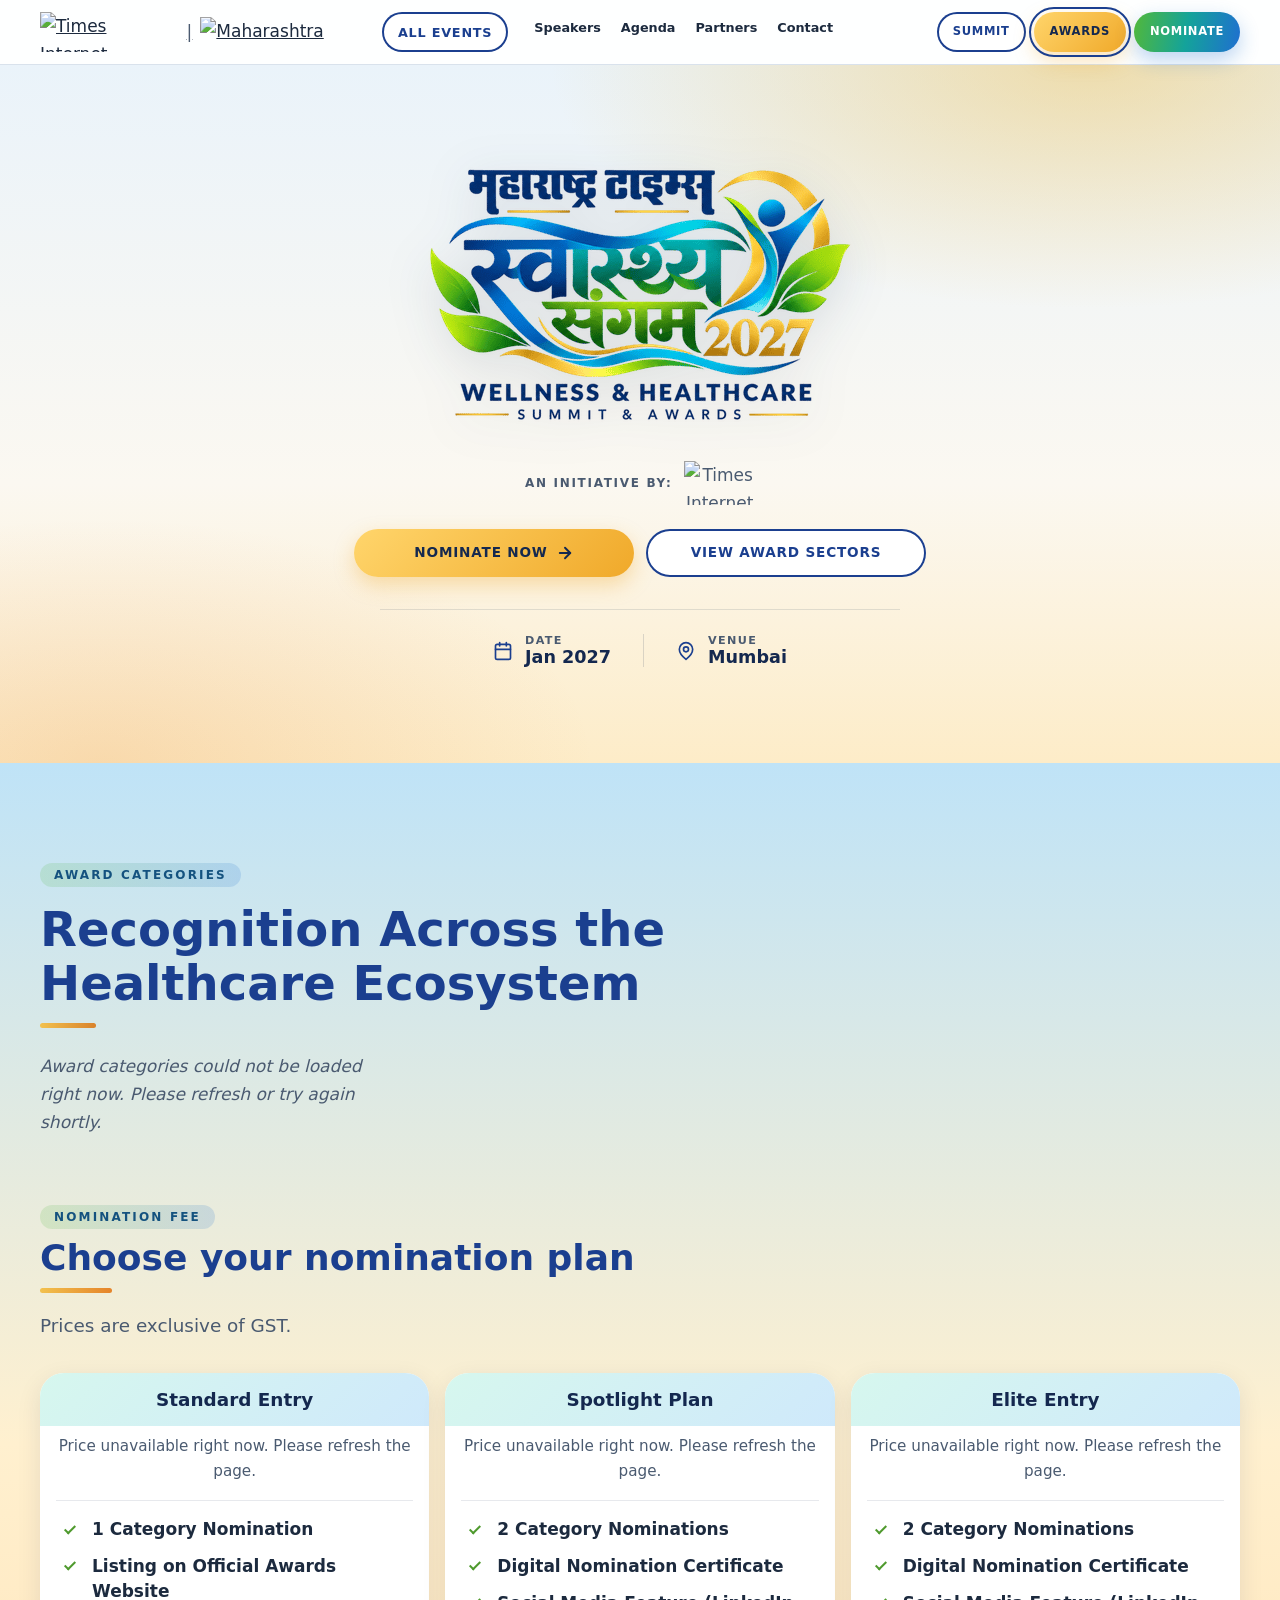
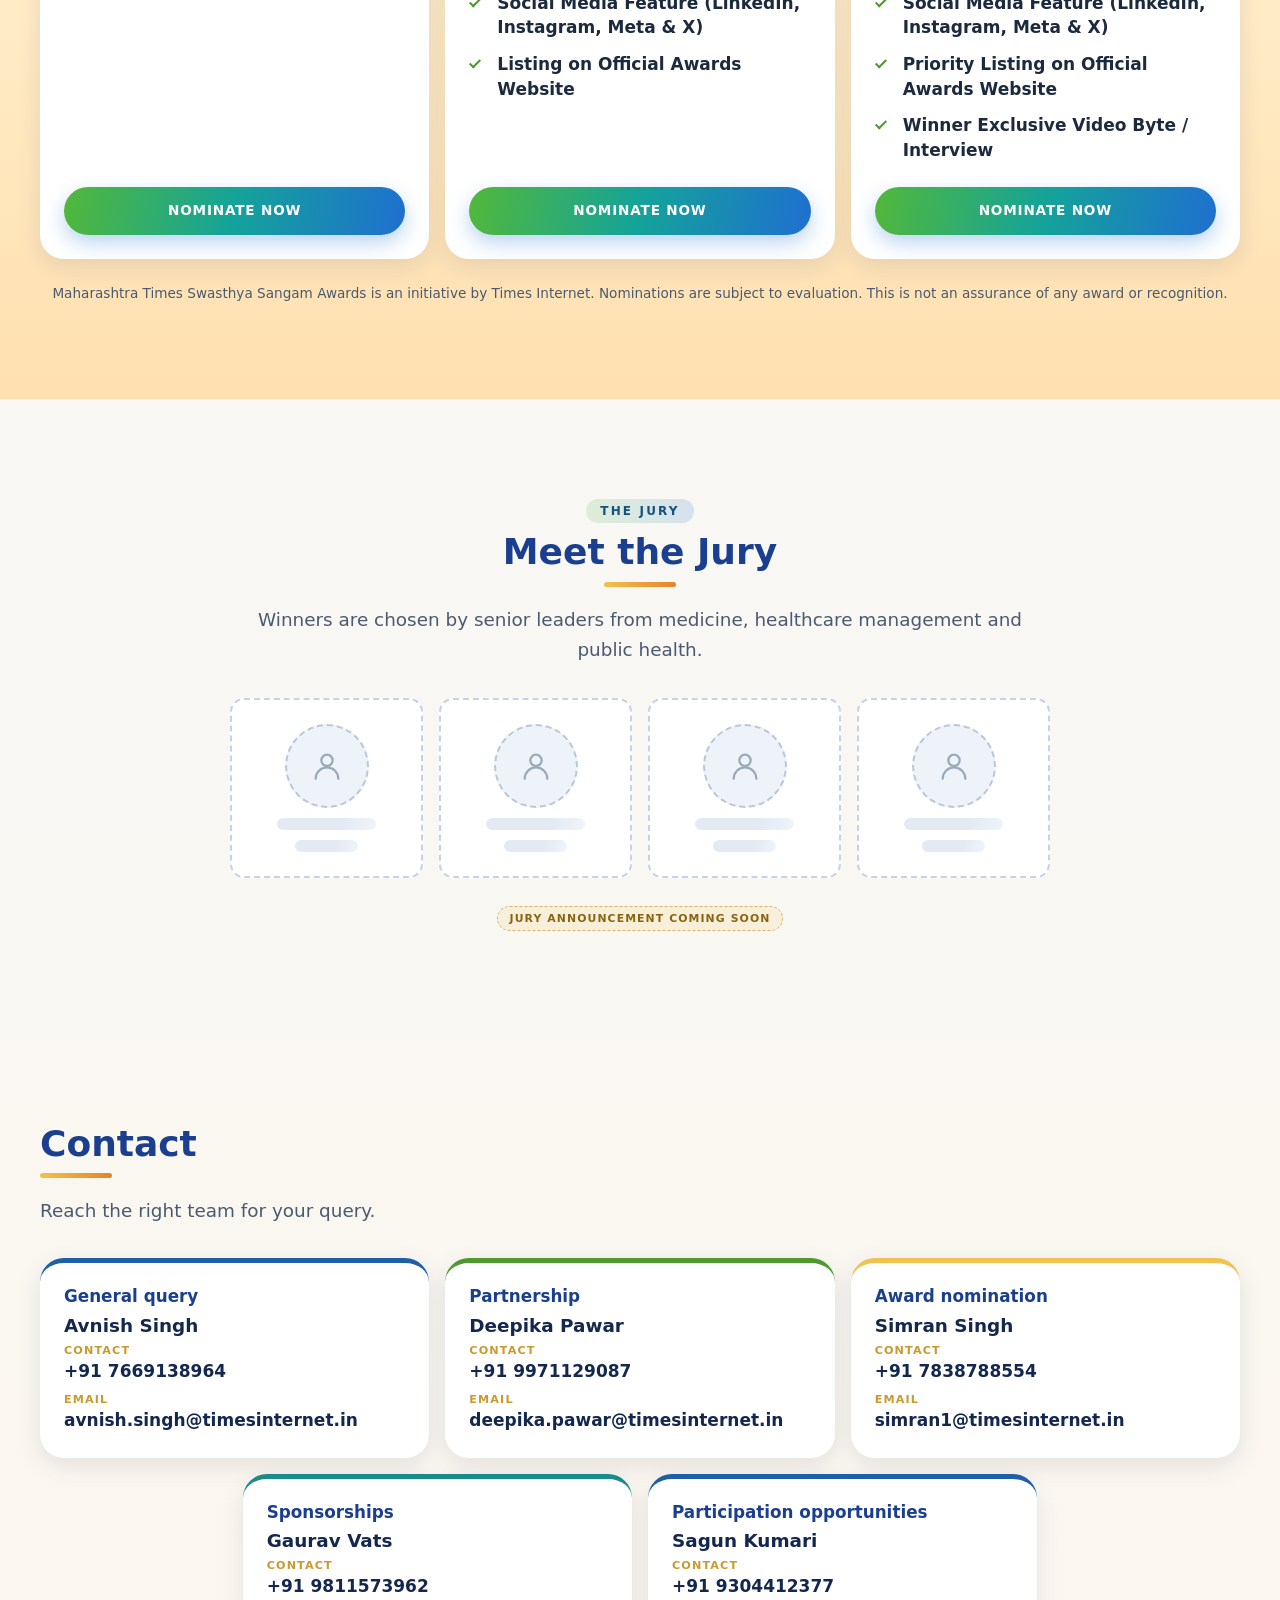
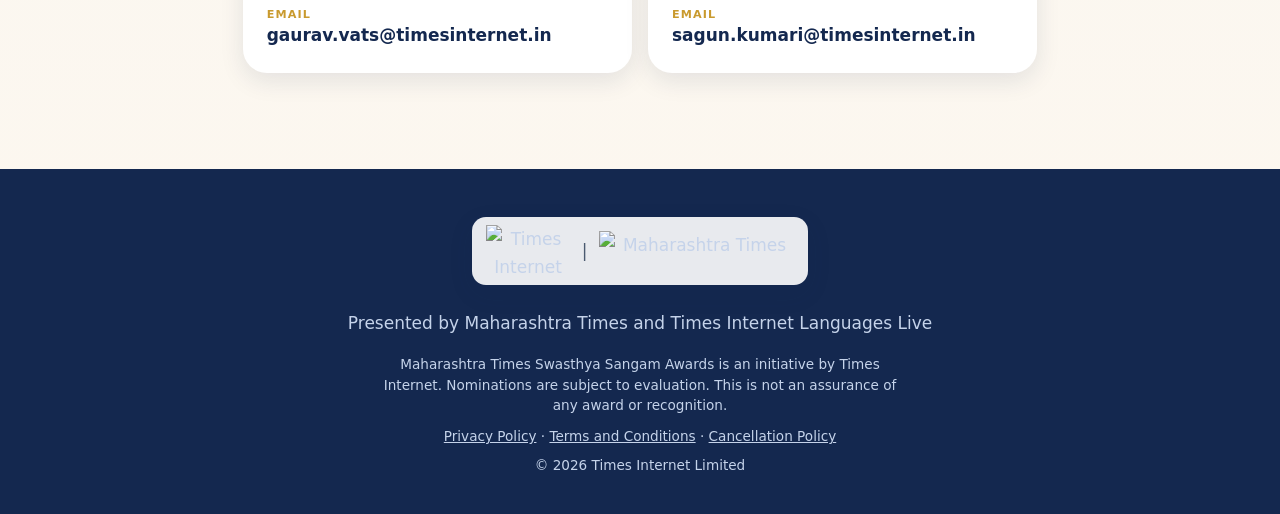
==== awards.html @ 00aa3242 "Add partner-micro and awards-micro landing pages; update event logo and date - partner-micro: hero, " ====
<!doctype html>
<html lang="en-IN">
<head>
  <meta charset="utf-8">
  <meta name="viewport" content="width=device-width, initial-scale=1, viewport-fit=cover">
  <title>Awards &amp; Nominations | Swasthya Sangam 2026, Maharashtra Times</title>
  <meta name="description" content="Nominate a hospital, doctor or health brand for the Maharashtra Times Swasthya Sangam Awards 2026. See award sectors, how nominations work and meet the jury.">
  <meta name="robots" content="index, follow, max-image-preview:large, max-snippet:-1">
  <meta name="theme-color" content="#1b3f8f">
  <link rel="canonical" href="https://singhavi279.github.io/mh-health/awards">
  <meta property="og:type" content="website">
  <meta property="og:locale" content="en_IN">
  <meta property="og:site_name" content="Maharashtra Times Swasthya Sangam 2026">
  <meta property="og:title" content="Awards &amp; Nominations | Swasthya Sangam 2026">
  <meta property="og:url" content="https://singhavi279.github.io/mh-health/awards">
  <meta property="og:image" content="https://singhavi279.github.io/mh-health/assets/img/og-logo.jpg">
  <meta property="og:image:width" content="1200">
  <meta property="og:image:height" content="630">
  <meta property="og:image:alt" content="Maharashtra Times Swasthya Sangam 2026 logo">
  <meta name="twitter:card" content="summary_large_image">
  <meta name="twitter:image" content="https://singhavi279.github.io/mh-health/assets/img/og-logo.jpg">
  <link rel="icon" href="assets/img/favicon.svg" type="image/svg+xml">
  <link rel="preconnect" href="https://static.langimg.com" crossorigin>
  <link rel="preload" href="assets/fonts/montserrat-latin.woff2" as="font" type="font/woff2" crossorigin>
  <link rel="preload" href="assets/fonts/mukta-400-latin.woff2" as="font" type="font/woff2" crossorigin>
  <link rel="preload" as="image" href="assets/img/logo-event-480.webp" fetchpriority="high">
  <link rel="preconnect" href="https://api.indiatimes.com" crossorigin>
  <link rel="stylesheet" href="css/styles.css">
</head>
<body data-form-endpoint="" data-otp-send-endpoint="" data-otp-verify-endpoint="" data-payment-endpoint="">

<a class="skip" href="#main">Skip to content</a>

<header class="topbar">
<div class="container topbar-in">
<a class="brand" href="index.html" aria-label="Maharashtra Times Swasthya Sangam 2026 home">
<img src="https://static.langimg.com/photo/133317512.cms" alt="Times Internet Languages Live" width="4647" height="1341"/>
<span class="brand-sep" aria-hidden="true">|</span>
<img src="assets/img/maharashtra-times.png" alt="Maharashtra Times" width="597" height="123"/>
</a>

<nav class="nav-desktop" aria-label="Primary">
<a class="btn btn-ghost btn-sm nav-all" href="https://timeslanguages.in/" target="_blank" rel="noopener">All Events</a>
<a href="index.html#speakers">Speakers</a>
<a href="index.html#agenda">Agenda</a>
<a href="index.html#partner">Partners</a>
<a href="#contact">Contact</a>
</nav>
<div class="topbar-cta">
<a class="btn btn-ghost btn-sm hide-sm" href="index.html">Summit</a>
<a class="btn btn-gold btn-sm" href="awards.html" aria-current="page">Awards</a>
<a class="btn btn-primary btn-sm hide-sm" href="#nominate">Nominate</a>
</div>
<details class="menu">
<summary aria-label="Open menu">
<span></span>
<span></span>
<span></span>
</summary>

<nav aria-label="Mobile">
<a href="https://timeslanguages.in/" target="_blank" rel="noopener">All Events</a>
<a href="index.html">Summit</a>
<a href="awards.html" aria-current="page">Awards</a>
<a href="index.html#speakers">Speakers</a>
<a href="index.html#agenda">Agenda</a>
<a href="index.html#partner">Partners</a>
<a href="#contact">Contact</a>
<a class="btn btn-primary" href="#nominate">Nominate</a>
</nav>
</details>
</div>
</header>

<main id="main">

<section class="hero-lite hero-lite-awards" aria-labelledby="page-title">
<div class="container hero-lite-in">
<h1 id="page-title" class="sr-only">Maharashtra Times Swasthya Sangam 2026: The Health Awards</h1>
<img class="hero-lite-logo" src="assets/img/logo-event-480.webp" alt="Maharashtra Times Swasthya Sangam 2027: Wellness &amp; Healthcare Summit &amp; Awards" width="480" height="285" decoding="async" fetchpriority="high"/>
<div class="hero-lite-credit">
<span>An initiative by:</span>
<img src="assets/img/langlive-170.webp" alt="Times Internet Languages Live" width="170" height="106"/>
</div>
<div class="hero-lite-cta">
<a class="btn btn-gold" href="#nominate">Nominate Now <svg xmlns="http://www.w3.org/2000/svg" width="18" height="18" viewBox="0 0 24 24" fill="none" stroke="currentColor" stroke-width="2.5" stroke-linecap="round" stroke-linejoin="round" aria-hidden="true"><path d="M5 12h14"/><path d="m12 5 7 7-7 7"/></svg></a>
<a class="btn btn-ghost" href="#sectors">View Award Sectors</a>
</div>
<dl class="hero-lite-facts" aria-label="Date and venue">
<div><svg xmlns="http://www.w3.org/2000/svg" width="20" height="20" viewBox="0 0 24 24" fill="none" stroke="currentColor" stroke-width="2" stroke-linecap="round" stroke-linejoin="round" aria-hidden="true"><rect width="18" height="18" x="3" y="4" rx="2" ry="2"/><line x1="16" x2="16" y1="2" y2="6"/><line x1="8" x2="8" y1="2" y2="6"/><line x1="3" x2="21" y1="10" y2="10"/></svg><span><dt>Date</dt><dd>Jan 2027</dd></span></div>
<div><svg xmlns="http://www.w3.org/2000/svg" width="20" height="20" viewBox="0 0 24 24" fill="none" stroke="currentColor" stroke-width="2" stroke-linecap="round" stroke-linejoin="round" aria-hidden="true"><path d="M20 10c0 6-8 12-8 12s-8-6-8-12a8 8 0 0 1 16 0Z"/><circle cx="12" cy="10" r="3"/></svg><span><dt>Venue</dt><dd>Mumbai</dd></span></div>
</dl>
</div>
</section>

<section class="section awards" id="awards" aria-labelledby="cats-h">
<div class="container">

<div class="cats-head" id="sectors">
<p class="eyebrow">Award categories</p>
<h2 class="cats-title" id="cats-h">Recognition Across the Healthcare Ecosystem</h2>
<p class="cats-sub" id="award-summary"></p>
</div>
<div id="award-segments" class="segments" data-api="https://api.indiatimes.com/eventhub/api/portal/events/MAHARASHTRA_TIMES_SWASTHYA_SANGAM_2026/categories" aria-live="polite">
<p class="tba">Loading award categories…</p>
</div>
<div class="pricing" id="pricing" aria-labelledby="pricing-h">
<header class="sec-head">
<p class="eyebrow">Nomination fee</p>
<h2 id="pricing-h">Choose your nomination plan</h2>
<p class="lead">Prices are exclusive of GST.</p>
</header>
<div class="plans">
<article class="plan" data-plan="standard" data-pcode="mt_health_std_plan">
<h3 class="plan-name">Standard Entry</h3>
<p class="plan-offer" hidden>Early Bird Offer</p>
<p class="plan-price" data-price-box aria-live="polite"><span class="plan-loading">Loading price&hellip;</span></p>
<ul class="plan-list">
<li>1 Category Nomination</li>
<li>Listing on Official Awards Website</li>
</ul>
<a class="btn btn-primary" href="#nominate" data-plan="standard">Nominate now</a>
</article>
<article class="plan" data-plan="spotlight" data-pcode="mt_health_spot_plan">
<h3 class="plan-name">Spotlight Plan</h3>
<p class="plan-offer" hidden>Early Bird Offer</p>
<p class="plan-price" data-price-box aria-live="polite"><span class="plan-loading">Loading price&hellip;</span></p>
<ul class="plan-list">
<li>2 Category Nominations</li>
<li>Digital Nomination Certificate</li>
<li>Social Media Feature (LinkedIn, Instagram, Meta &amp; X)</li>
<li>Listing on Official Awards Website</li>
</ul>
<a class="btn btn-primary" href="#nominate" data-plan="spotlight">Nominate now</a>
</article>
<article class="plan" data-plan="elite" data-pcode="mt_health_elite_plan">
<h3 class="plan-name">Elite Entry</h3>
<p class="plan-offer" hidden>Early Bird Offer</p>
<p class="plan-price" data-price-box aria-live="polite"><span class="plan-loading">Loading price&hellip;</span></p>
<ul class="plan-list">
<li>2 Category Nominations</li>
<li>Digital Nomination Certificate</li>
<li>Social Media Feature (LinkedIn, Instagram, Meta &amp; X)</li>
<li>Priority Listing on Official Awards Website</li>
<li>Winner Exclusive Video Byte / Interview</li>
</ul>
<a class="btn btn-primary" href="#nominate" data-plan="elite">Nominate now</a>
</article>
</div>
<p class="disclaimer">Maharashtra Times Swasthya Sangam Awards is an initiative by Times Internet. Nominations are subject to evaluation. This is not an assurance of any award or recognition.</p>
</div>
</div>
</section>

<section class="section" id="jury" aria-labelledby="jury-h">
<div class="container narrow center">

<header class="sec-head">
<p class="eyebrow">The jury</p>
<h2 id="jury-h">Meet the Jury</h2>
<p class="lead">Winners are chosen by senior leaders from medicine, healthcare management and public health.</p>
</header>
<ul class="jury-soon" aria-label="Jury announcement coming soon">
<li><span class="avatar" aria-hidden="true"><svg xmlns="http://www.w3.org/2000/svg" width="34" height="34" viewBox="0 0 24 24" fill="none" stroke="currentColor" stroke-width="1.6" stroke-linecap="round" stroke-linejoin="round" aria-hidden="true"><circle cx="12" cy="8" r="4"/><path d="M4 21a8 8 0 0 1 16 0"/></svg></span><span class="sk sk-line w70" aria-hidden="true"></span><span class="sk sk-line w45" aria-hidden="true"></span></li>
<li><span class="avatar" aria-hidden="true"><svg xmlns="http://www.w3.org/2000/svg" width="34" height="34" viewBox="0 0 24 24" fill="none" stroke="currentColor" stroke-width="1.6" stroke-linecap="round" stroke-linejoin="round" aria-hidden="true"><circle cx="12" cy="8" r="4"/><path d="M4 21a8 8 0 0 1 16 0"/></svg></span><span class="sk sk-line w70" aria-hidden="true"></span><span class="sk sk-line w45" aria-hidden="true"></span></li>
<li><span class="avatar" aria-hidden="true"><svg xmlns="http://www.w3.org/2000/svg" width="34" height="34" viewBox="0 0 24 24" fill="none" stroke="currentColor" stroke-width="1.6" stroke-linecap="round" stroke-linejoin="round" aria-hidden="true"><circle cx="12" cy="8" r="4"/><path d="M4 21a8 8 0 0 1 16 0"/></svg></span><span class="sk sk-line w70" aria-hidden="true"></span><span class="sk sk-line w45" aria-hidden="true"></span></li>
<li><span class="avatar" aria-hidden="true"><svg xmlns="http://www.w3.org/2000/svg" width="34" height="34" viewBox="0 0 24 24" fill="none" stroke="currentColor" stroke-width="1.6" stroke-linecap="round" stroke-linejoin="round" aria-hidden="true"><circle cx="12" cy="8" r="4"/><path d="M4 21a8 8 0 0 1 16 0"/></svg></span><span class="sk sk-line w70" aria-hidden="true"></span><span class="sk sk-line w45" aria-hidden="true"></span></li>
</ul>
<p class="soon-note"><span class="soon-pill">Jury announcement coming soon</span></p>
</div>
</section>

<section class="section" id="contact" aria-labelledby="contact-h">
<div class="container">

<header class="sec-head">
<h2 id="contact-h">Contact</h2>
<p class="lead">Reach the right team for your query.</p>
</header>
<div class="contact-grid">
<article class="contact-card">
<h3>General query</h3>
<p class="contact-name">Avnish Singh</p>
<p><span>Contact</span><a href="tel:+917669138964">+91 7669138964</a></p>
<p><span>Email</span><a href="mailto:avnish.singh@timesinternet.in">avnish.singh@timesinternet.in</a></p>
</article>
<article class="contact-card">
<h3>Partnership</h3>
<p class="contact-name">Deepika Pawar</p>
<p><span>Contact</span><a href="tel:+919971129087">+91 9971129087</a></p>
<p><span>Email</span><a href="mailto:deepika.pawar@timesinternet.in">deepika.pawar@timesinternet.in</a></p>
</article>
<article class="contact-card">
<h3>Award nomination</h3>
<p class="contact-name">Simran Singh</p>
<p><span>Contact</span><a href="tel:+917838788554">+91 7838788554</a></p>
<p><span>Email</span><a href="mailto:simran1@timesinternet.in">simran1@timesinternet.in</a></p>
</article>
<article class="contact-card">
<h3>Sponsorships</h3>
<p class="contact-name">Gaurav Vats</p>
<p><span>Contact</span><a href="tel:+919811573962">+91 9811573962</a></p>
<p><span>Email</span><a href="mailto:gaurav.vats@timesinternet.in">gaurav.vats@timesinternet.in</a></p>
</article>
<article class="contact-card">
<h3>Participation opportunities</h3>
<p class="contact-name">Sagun Kumari</p>
<p><span>Contact</span><a href="tel:+919304412377">+91 9304412377</a></p>
<p><span>Email</span><a href="mailto:sagun.kumari@timesinternet.in">sagun.kumari@timesinternet.in</a></p>
</article>
</div>
</div>
</section>
</main>

<dialog class="nom-dialog" id="nominate-dialog" aria-labelledby="nom-title">
<div class="nom-bar" aria-hidden="true"></div>
<button class="nom-close" type="button" data-close aria-label="Close">&times;</button>

<div data-view="form">
<header class="nom-head">
<img class="nom-logo" src="assets/img/logo-event-480.webp" alt="Maharashtra Times Swasthya Sangam 2027" width="480" height="285" loading="lazy" decoding="async"/>
<p class="eyebrow">Awards</p>
<h2 id="nom-title">Nomination Enquiry for Swasthya Sangam 2026</h2>
<p>Share your details and our awards team will get in touch with nomination information.</p>
</header>
<form class="form nom-form" aria-label="Nomination enquiry">
<div class="nom-grid">
<div class="field wide otp-field" data-otp>
<label for="nom-mobile">Mobile number</label>
<div class="otp-row">
<input id="nom-mobile" type="tel" inputmode="numeric" required autocomplete="tel-national" name="mobile" maxlength="10" pattern="[6-9][0-9]{9}" placeholder="10-digit mobile number"/>
<button class="btn btn-ghost btn-sm otp-send" type="button">Send OTP</button>
</div>
<div class="otp-row otp-verify" hidden>
<input id="nom-otp" type="text" inputmode="numeric" autocomplete="one-time-code" maxlength="6" pattern="[0-9]{6}" placeholder="Enter 6-digit OTP" aria-label="OTP"/>
<button class="btn btn-primary btn-sm otp-confirm" type="button">Verify</button>
</div>
<input type="hidden" name="mobile_verified" value="no"/>
<p class="otp-note" role="status" aria-live="polite"></p>
</div>
<div class="field">
<label for="nom-name">Full name</label>
<input id="nom-name" name="name" type="text" required autocomplete="name"/>
</div>
<div class="field">
<label for="nom-email">Email</label>
<input id="nom-email" name="email" type="email" required autocomplete="email"/>
</div>
<div class="field">
<label for="nom-designation">Designation</label>
<input id="nom-designation" name="designation" type="text" required autocomplete="organization-title"/>
</div>
<div class="field">
<label for="nom-organisation">Organisation</label>
<input id="nom-organisation" name="organisation" type="text" required autocomplete="organization"/>
</div>
<div class="field">
<label for="nom-plan">Nomination plan</label>
<select id="nom-plan" name="plan" required>
<option value="" disabled selected>Select a plan</option>
</select>
</div>
<div class="field msel">
<span class="field-label" id="nom-seg-label">Segments of interest</span>
<button class="msel-btn" type="button" aria-haspopup="true" aria-expanded="false" aria-labelledby="nom-seg-label msel-text"><span class="msel-text" id="msel-text">Select one or more segments</span></button>
<div class="msel-panel" role="group" aria-labelledby="nom-seg-label" hidden></div>
</div>
<div class="field wide">
<label for="nom-desc">Brief description of your work</label>
<textarea id="nom-desc" name="description" rows="5" required></textarea>
</div>
<div class="field wide consent">
<label class="check" for="nom-terms">
<input id="nom-terms" type="checkbox" name="terms" value="yes" required checked/>
<span>I agree to the <a href="https://timeslanguages.in/termsandconditions" target="_blank" rel="noopener">Terms and Conditions</a>, <a href="https://timeslanguages.in/privacypolicy" target="_blank" rel="noopener">Privacy Policy</a> and <a href="https://timeslanguages.in/cancellationpolicy" target="_blank" rel="noopener">Cancellation Policy</a>.</span>
</label>
<label class="check" for="nom-updates">
<input id="nom-updates" type="checkbox" name="optin_updates" value="yes" required checked/>
<span>I agree to be contacted by email and on my contact number (including WhatsApp) about my nomination enquiry and to receive updates about Swasthya Sangam 2026.</span>
</label>
</div>
</div>
<p class="form-note nom-note" role="alert" aria-live="polite"></p>
<div class="nom-actions">
<button class="btn btn-primary" type="submit" value="now">Pay Now</button>
<button class="btn btn-ghost" type="submit" value="later">Pay Later</button>
</div>
</form>
</div>

<div data-view="pay" hidden>
<header class="nom-head">
<img class="nom-logo" src="assets/img/logo-event-480.webp" alt="Maharashtra Times Swasthya Sangam 2027" width="480" height="285" loading="lazy" decoding="async"/>
<p class="eyebrow">Step 2 of 2</p>
<h2>Complete your payment</h2>
<p>Review your plan and pay the nomination fee to secure your entry.</p>
</header>
<dl class="nom-summary">
<div><dt>Plan</dt><dd data-fill="plan"></dd></div>
<div><dt>Nomination fee</dt><dd data-fill="subtotal"></dd></div>
<div><dt data-fill="gstlabel">GST</dt><dd data-fill="gst"></dd></div>
<div class="nom-total"><dt>Total payable</dt><dd data-fill="total"></dd></div>
</dl>
<p class="form-note nom-note" role="alert" aria-live="polite" data-pay-note></p>
<div class="nom-actions">
<button class="btn btn-primary" type="button" data-pay></button>
<button class="btn btn-ghost" type="button" data-back>Back</button>
</div>
</div>
</dialog>

<dialog class="nom-dialog nom-confirm" id="confirm-dialog" aria-labelledby="conf-title">
<div class="nom-bar" aria-hidden="true"></div>
<button class="nom-close" type="button" data-close aria-label="Close">&times;</button>
<div class="conf-body">
<img class="nom-logo" src="assets/img/logo-event-480.webp" alt="Maharashtra Times Swasthya Sangam 2027" width="480" height="285" loading="lazy" decoding="async"/>
<div class="conf-tick" aria-hidden="true"></div>
<h2 id="conf-title">Thank you, <span data-fill="first"></span>!</h2>
<p class="conf-lead">Your registration enquiry has been received. To continue with the nomination form, our team will be reaching out to you shortly.</p>
<dl class="nom-summary conf-summary">
<div><dt>Plan</dt><dd data-fill="plan"></dd></div>
<div><dt>Segments</dt><dd data-fill="segments"></dd></div>
<div><dt>We will reach you on</dt><dd data-fill="reach"></dd></div>
</dl>
<p class="conf-help">For any queries, contact <strong>Simran Singh</strong> at <a href="tel:+917838788554">+91 7838788554</a>.</p>
<button class="btn btn-primary conf-done" type="button" data-close>Done</button>
</div>
</dialog>

<footer class="footer">
<div class="container">
<div class="logos logos-light">
<img loading="lazy" src="assets/img/langlive-170.webp" alt="Times Internet Languages Live" width="170" height="106"/>
<span class="logos-x" aria-hidden="true">|</span>
<img loading="lazy" src="assets/img/maharashtra-times.png" alt="Maharashtra Times" width="597" height="123"/>
</div>
<p>Presented by Maharashtra Times and Times Internet Languages Live</p>
<p class="legal disclaimer">Maharashtra Times Swasthya Sangam Awards is an initiative by Times Internet. Nominations are subject to evaluation. This is not an assurance of any award or recognition.</p>
<p class="legal">
<a href="https://timeslanguages.in/privacypolicy" target="_blank" rel="noopener">Privacy Policy</a> · <a href="https://timeslanguages.in/termsandconditions" target="_blank" rel="noopener">Terms and Conditions</a> · <a href="https://timeslanguages.in/cancellationpolicy" target="_blank" rel="noopener">Cancellation Policy</a>
</p>
<p class="legal">© 2026 Times Internet Limited</p>
</div>
</footer>
  <script src="js/main.js" defer>
</script>
</body>
</html>
---- css/styles.css ----
/* Maharashtra Times Swasthya Sangam 2026: styles (tokens, base, components, page heroes, breakpoints). */

/* Self-hosted fonts (Latin subset): no third-party requests, swap so text paints immediately */
@font-face{font-family:"Montserrat";font-style:normal;font-weight:400 800;font-display:swap;src:url("../assets/fonts/montserrat-latin.woff2") format("woff2");unicode-range:U+0000-00FF,U+0131,U+0152-0153,U+02BB-02BC,U+02C6,U+02DA,U+02DC,U+0304,U+0308,U+0329,U+2000-206F,U+20AC,U+2122,U+2191,U+2193,U+2212,U+2215,U+FEFF,U+FFFD}
@font-face{font-family:"Mukta";font-style:normal;font-weight:400;font-display:swap;src:url("../assets/fonts/mukta-400-latin.woff2") format("woff2");unicode-range:U+0000-00FF,U+0131,U+0152-0153,U+02BB-02BC,U+02C6,U+02DA,U+02DC,U+0304,U+0308,U+0329,U+2000-206F,U+20AC,U+2122,U+2191,U+2193,U+2212,U+2215,U+FEFF,U+FFFD}
@font-face{font-family:"Mukta";font-style:normal;font-weight:600;font-display:swap;src:url("../assets/fonts/mukta-600-latin.woff2") format("woff2");unicode-range:U+0000-00FF,U+0131,U+0152-0153,U+02BB-02BC,U+02C6,U+02DA,U+02DC,U+0304,U+0308,U+0329,U+2000-206F,U+20AC,U+2122,U+2191,U+2193,U+2212,U+2215,U+FEFF,U+FFFD}
@font-face{font-family:"Mukta";font-style:normal;font-weight:700;font-display:swap;src:url("../assets/fonts/mukta-700-latin.woff2") format("woff2");unicode-range:U+0000-00FF,U+0131,U+0152-0153,U+02BB-02BC,U+02C6,U+02DA,U+02DC,U+0304,U+0308,U+0329,U+2000-206F,U+20AC,U+2122,U+2191,U+2193,U+2212,U+2215,U+FEFF,U+FFFD}


/* Self-hosted fonts (Latin subset): no third-party requests, swap so text paints immediately */



:root {
  /* ── Brand ─────────────────────────────── */
  --c-navy-900: #14284f;      /* Times Internet badge, deepest text */
  --c-navy-700: #1b3f8f;      /* headline "FOR A BRIGHTER TOMORROW", links */
  --c-blue-600: #1f5fa8;      /* logo blue, cross icon */
  --c-teal-500: #1a8a8a;      /* logo gradient midpoint */
  --c-green-500: #4f9a2e;     /* leaf green, logo gradient start */
  --c-gold-500: #c99a2e;      /* "2026", ring accent */
  --c-gold-300: #f2c14e;      /* date ribbon */
  --c-amber-400: #f6b21b;     /* "LANGUAGES" badge */
  --c-red-600: #d32f2f;       /* "LIVE" */

  /* Logo gradient (green → teal → blue) */
  --grad-brand: linear-gradient(100deg, var(--c-green-500) 0%, var(--c-teal-500) 45%, var(--c-blue-600) 100%);
  /* Hero sky: cool top → warm sunset horizon */
  --grad-sky: linear-gradient(180deg, #cfe6f6 0%, #e9f2f8 38%, #fbeacf 70%, #f7d9b0 100%);
  --grad-gold: linear-gradient(135deg, #e6bd5a, #b8892b);

  /* ── Pillar colours (one per programme track) ── */
  --pillar-summit: #0f4c9a;
  --pillar-expo: #1e7b4a;
  --pillar-masterclass: #4b2e8c;
  --pillar-awards: #8a6a1e;

  /* ── Sector colours (category icons) ── */
  --sector-hospitals: #2a7fd4;
  --sector-pharma: #5aa84a;
  --sector-doctors: #1fa39a;
  --sector-diagnostics: #e04858;
  --sector-medtech: #7a4fc2;
  --sector-wellness: #f08a2c;
  --sector-nutrition: #2f8fe0;
  --sector-mental: #d4a63a;
  --sector-insurance: #2f9a5a;
  --sector-ayush: #d63a7a;

  /* ── Neutrals ──────────────────────────── */
  --c-ink: #1c2a3e;           /* body text */
  --c-ink-soft: #4a5a70;
  --c-line: #d9e2ec;
  --c-surface: #ffffff;
  --c-surface-glass: rgba(255, 255, 255, 0.82);
  --c-bg: #f4f8fb;

  /* ── Typography ────────────────────────── */
  --font-display-hi: "Mukta", serif;          /* Devanagari masthead / hero words */
  --font-heading: "Montserrat", system-ui, -apple-system, "Segoe UI", sans-serif;       /* wide, uppercase, tracked */
  --font-body: "Mukta", system-ui, -apple-system, "Segoe UI", sans-serif;          /* Latin + Devanagari */
  --font-script: Georgia, serif;       /* italic taglines */

  --fs-hero: clamp(3rem, 8vw, 6.5rem);
  --fs-h1: clamp(2rem, 4.5vw, 3.25rem);
  --fs-h2: clamp(1.5rem, 3vw, 2.25rem);
  --fs-h3: 1.25rem;
  --fs-body: 1rem;
  --fs-small: 0.8125rem;
  --tracking-wide: 0.18em;    /* "HEALTH, WELLNESS & HEALTHCARE" */
  --tracking-tag: 0.08em;     /* pill row: PEOPLE | INNOVATION ... */

  /* ── Space / shape ─────────────────────── */
  --sp-1: 4px;  --sp-2: 8px;  --sp-3: 12px; --sp-4: 16px;
  --sp-5: 24px; --sp-6: 32px; --sp-7: 48px; --sp-8: 72px; --sp-9: 112px;
  --radius-sm: 8px;
  --radius-md: 14px;
  --radius-lg: 24px;
  --radius-pill: 999px;
  --radius-leaf: 0 60% 0 60%;  /* leaf-shaped image masks */

  --shadow-card: 0 8px 24px rgba(20, 40, 79, 0.10);
  --shadow-lift: 0 16px 40px rgba(20, 40, 79, 0.18);
  --container: 1200px;
}


/* ── Base ───────────────────────────── */
*,*::before,*::after{box-sizing:border-box}
html{-webkit-text-size-adjust:100%;text-size-adjust:100%;scroll-behavior:smooth;scroll-padding-top:76px}
body{margin:0;font:400 1.0625rem/1.65 var(--font-body);color:var(--c-ink);background:var(--c-bg);overflow-x:hidden;-webkit-font-smoothing:antialiased;padding-inline:env(safe-area-inset-left) env(safe-area-inset-right)}
img{max-width:100%;height:auto;display:block}
h1,h2,h3{font-family:var(--font-heading);color:var(--c-navy-700);line-height:1.15;margin:0 0 .5em;text-wrap:balance}
h2{font-size:var(--fs-h2);font-weight:800}
h3{font-size:var(--fs-h3);font-weight:700}
p{margin:0 0 1em}
a{color:inherit}
ul,ol{margin:0;padding:0;list-style:none}
:focus-visible{outline:3px solid var(--c-blue-600);outline-offset:3px;border-radius:4px}

.skip{position:absolute;left:-999px;top:8px;background:#fff;padding:8px 14px;z-index:100;border-radius:8px}
.skip:focus{left:8px}
.container{width:min(100% - 2*var(--sp-4),var(--container));margin-inline:auto}
.narrow{max-width:820px}
.center{text-align:center}
.section{padding-block:clamp(48px,9vw,96px)}
.section.alt{background:#fff}
.sec-head{margin-bottom:var(--sp-6)}
.center .sec-head{margin-inline:auto}
.lead{font-size:1.15rem;color:var(--c-ink-soft)}
.eyebrow{font:600 .75rem/1.2 var(--font-heading);letter-spacing:var(--tracking-wide);text-transform:uppercase;color:var(--c-ink-soft);margin:0 0 var(--sp-2)}
.sub{font-size:1.05rem;text-transform:uppercase;letter-spacing:.08em;margin-top:var(--sp-5)}
.tba{color:var(--c-ink-soft);font-style:italic}

/* ── Buttons ───────────────────────── */
.btn{display:inline-flex;align-items:center;justify-content:center;gap:var(--sp-2);min-height:48px;padding:12px 24px;border-radius:var(--radius-pill);border:0;cursor:pointer;text-decoration:none;font:700 .85rem/1 var(--font-heading);letter-spacing:.06em;text-transform:uppercase;transition:transform .15s,box-shadow .15s;text-align:center}
.btn svg{width:18px;height:18px}
.btn:hover{transform:translateY(-2px);box-shadow:var(--shadow-lift)}
.btn:disabled{opacity:.6;cursor:wait}
.btn-primary{background:var(--grad-brand);color:#fff}
.btn-gold{background:var(--c-gold-300);color:var(--c-navy-900)}
.btn-ghost{background:rgba(255,255,255,.6);color:var(--c-navy-700);box-shadow:inset 0 0 0 2px var(--c-navy-700)}
.btn-light{background:#fff;color:var(--c-navy-900)}
.btn-sm{min-height:40px;padding:9px 16px;font-size:.72rem}

/* ── Top bar ───────────────────────── */
.topbar{position:sticky;top:0;z-index:50;background:rgba(255,255,255,.92);backdrop-filter:blur(10px);-webkit-backdrop-filter:blur(10px);box-shadow:0 1px 0 var(--c-line)}
.topbar-in{display:flex;align-items:center;gap:var(--sp-3);min-height:64px}
.brand{display:flex;align-items:center;gap:var(--sp-2)}
.brand img{height:26px;width:auto}
.brand img:first-child{height:34px}
.brand-sep{color:var(--c-ink-soft);font-weight:300}
.topbar-cta{margin-left:auto;display:flex;gap:var(--sp-2)}
.nav-desktop{display:none}
.topbar-cta .btn[aria-current]{outline:2px solid var(--c-navy-700);outline-offset:3px}
.menu nav a[aria-current]{color:var(--c-navy-700)}
.hide-sm{display:none}
.menu{position:relative}
.menu summary{list-style:none;cursor:pointer;width:44px;height:44px;display:grid;place-content:center;gap:5px;border-radius:10px}
.menu summary::-webkit-details-marker{display:none}
.menu summary span{display:block;width:22px;height:2px;background:var(--c-navy-900);border-radius:2px;transition:transform .2s,opacity .2s}
.menu[open] summary span:nth-child(1){transform:translateY(7px) rotate(45deg)}
.menu[open] summary span:nth-child(2){opacity:0}
.menu[open] summary span:nth-child(3){transform:translateY(-7px) rotate(-45deg)}
.menu nav{position:fixed;inset:64px 0 auto 0;background:#fff;display:grid;padding:var(--sp-3) var(--sp-4) var(--sp-5);box-shadow:var(--shadow-lift);max-height:calc(100dvh - 64px);overflow:auto}
.menu nav a{padding:14px 4px;border-bottom:1px solid var(--c-line);font:600 1rem var(--font-heading);text-decoration:none}
.menu nav .btn{margin-top:var(--sp-4);border:0;color:#fff}

/* ── Hero ──────────────────────────── */

.logos{display:flex;align-items:center;gap:var(--sp-3);background:rgba(255,255,255,.9);width:max-content;max-width:100%;padding:8px 14px;border-radius:var(--radius-md);box-shadow:var(--shadow-card);margin-bottom:var(--sp-5)}
.logos img{height:34px;width:auto}
.logos img:first-child{height:44px}
.logos-x{color:var(--c-ink-soft)}

.hero-cta{display:flex;flex-wrap:wrap;gap:var(--sp-3);margin-top:var(--sp-5)}
.hero-cta .btn{flex:1 1 200px}


/* ── About / glance / lists ─────────── */
.checks{display:grid;gap:var(--sp-3)}
.checks li{display:flex;gap:var(--sp-3);align-items:flex-start;background:#fff;padding:12px var(--sp-4);border-radius:var(--radius-md);box-shadow:var(--shadow-card)}
.checks svg{flex:none;width:20px;height:20px;margin-top:3px;color:var(--c-green-500)}
.plain{display:grid;gap:var(--sp-2)}
.plain li{padding-left:22px;position:relative}
.plain li::before{content:"";position:absolute;left:0;top:.65em;width:8px;height:8px;border-radius:50%;background:var(--c-gold-300)}

/* ── Experiences ───────────────────── */
.grid-4{display:grid;gap:var(--sp-4);grid-template-columns:1fr}

.themes{display:grid;gap:var(--sp-4);grid-template-columns:1fr}
.themes li{background:var(--c-bg);border-radius:var(--radius-md);padding:var(--sp-5);position:relative}
.themes .num{font:800 2rem var(--font-heading);background:var(--grad-brand);-webkit-background-clip:text;background-clip:text;color:transparent}
.themes p{margin:0;color:var(--c-ink-soft)}

/* ── Awards ────────────────────────── */
.awards{background:var(--grad-sky)}




.two{display:grid;gap:var(--sp-6);grid-template-columns:1fr;margin-top:var(--sp-6)}
.card{background:#fff;border-radius:var(--radius-lg);padding:var(--sp-5);box-shadow:var(--shadow-card)}


/* ── Speakers / partners ───────────── */
.speakers{display:grid;gap:var(--sp-4);grid-template-columns:repeat(2,1fr)}
.speakers li,.slot{background:var(--c-bg);border-radius:var(--radius-md);padding:var(--sp-5);text-align:center}


.avatar{display:block;width:84px;aspect-ratio:1;border-radius:50%;margin-inline:auto;background:var(--grad-brand);opacity:.25}
.slot h3{font-size:.95rem}
.dark{background:var(--c-navy-900);color:#fff}
.dark h2,.dark h3{color:#fff}
.dark .eyebrow,.dark .lead{color:#c5d3ea}

/* ── Table ─────────────────────────── */

/* ── Forms ─────────────────────────── */
.form{display:grid;gap:var(--sp-4);grid-template-columns:1fr}
.field{display:grid;gap:6px}
.field label{font:700 .8rem var(--font-heading);letter-spacing:.04em}
input,select,textarea{width:100%;min-height:48px;padding:12px 14px;font:inherit;font-size:16px;color:var(--c-ink);background:#fff;border:1.5px solid #b9c7d8;border-radius:var(--radius-sm);appearance:none;-webkit-appearance:none}
select{background:#fff url("data:image/svg+xml,%3Csvg xmlns='http://www.w3.org/2000/svg' width='12' height='8'%3E%3Cpath d='M1 1l5 5 5-5' fill='none' stroke='%231b3f8f' stroke-width='2'/%3E%3C/svg%3E") right 14px center no-repeat;padding-right:38px}
input:focus,select:focus,textarea:focus{border-color:var(--c-blue-600);outline:3px solid rgba(31,95,168,.25);outline-offset:0}
.consent{gap:var(--sp-2)}
.check{display:flex;gap:var(--sp-3);align-items:flex-start;font:400 .9rem/1.45 var(--font-body,inherit);letter-spacing:0;cursor:pointer}
.check input{flex:none;width:18px;height:18px;margin-top:2px;accent-color:var(--c-navy-700)}
.check a{text-decoration:underline;color:var(--c-navy-700)}
.form-note{margin:0;min-height:1.5em;font-size:.9rem;color:var(--c-ink-soft)}

/* ── FAQ ───────────────────────────── */
.faq{display:grid;gap:var(--sp-3)}
.faq details{background:#fff;border:1px solid var(--c-line);border-radius:var(--radius-md);padding:0 var(--sp-4)}
.faq summary{cursor:pointer;list-style:none;display:flex;justify-content:space-between;gap:var(--sp-3);align-items:center;min-height:56px}
.faq summary::-webkit-details-marker{display:none}
.faq summary h3{margin:0;font-size:1rem;font-weight:700}
.faq summary::after{content:"+";font:700 1.4rem var(--font-heading);color:var(--c-blue-600);flex:none}
.faq details[open] summary::after{content:"–"}
.faq details p{margin:0 0 var(--sp-4);color:var(--c-ink-soft)}

/* ── Footer ────────────────────────── */
.footer{background:var(--c-navy-900);color:#c5d3ea;text-align:center;padding:var(--sp-7) 0 calc(var(--sp-6) + env(safe-area-inset-bottom))}
.footer .logos{margin-inline:auto}
.legal{font-size:.85rem;margin:0 0 6px}
.legal a{text-decoration:underline}

/* ── Breakpoints (mobile-first) ────── */
@media (min-width:520px){
  .form{grid-template-columns:1fr 1fr}.form .wide,.form .btn,.form .form-note{grid-column:1/-1}
  .hide-sm{display:inline-flex}
  .logos img{height:40px}.logos img:first-child{height:52px}
}
@media (min-width:700px){
  .grid-4,.themes{grid-template-columns:repeat(2,1fr)}
  
  .checks{grid-template-columns:repeat(2,1fr)}
  .speakers{grid-template-columns:repeat(4,1fr)}
  .two{grid-template-columns:1fr 1fr}
  .brand img{height:30px}.brand img:first-child{height:40px}
}
@media (min-width:960px){
  .themes{grid-template-columns:repeat(5,1fr)}
  .grid-4{grid-template-columns:repeat(4,1fr)}
  
  .hero-cta .btn{flex:0 1 auto}
}
@media (min-width:1180px){
  .menu{display:none}
  .nav-desktop{display:flex;gap:var(--sp-4);margin-left:var(--sp-5)}
  .nav-desktop a{font:600 .8rem var(--font-heading);text-decoration:none;padding:8px 2px;border-bottom:2px solid transparent}
  .nav-desktop a:hover{border-color:var(--c-gold-500)}
  
  
}
@media (prefers-reduced-motion:reduce){*{scroll-behavior:auto!important;transition:none!important}.btn:hover{transform:none}}


/* ═══ Vibrant upgrade: richer colour + vector illustration ═══ */
:root{
  --grad-sky:linear-gradient(180deg,#7fc4ee 0%,#bfe3f7 28%,#fff0cf 62%,#ffcf94 100%);
  --mint:#e6f6ec;--peach:#fff0dc;--lilac:#efe9fb;--sky:#e3f1fb;
  --grad-vivid:linear-gradient(100deg,#52b83a,#14a39a 50%,#1f6fd0);
}
body{background:linear-gradient(180deg,#f2f8fc,#fdf7ee)}



.btn-primary{background:var(--grad-vivid);box-shadow:0 8px 20px rgba(31,111,208,.3)}
.btn-gold{background:linear-gradient(135deg,#ffd56b,#f0a92a);box-shadow:0 8px 20px rgba(240,169,42,.35)}

/* section rhythm: tinted bands + leaf corner */
.section{position:relative;overflow:hidden}
.section.alt{background:linear-gradient(180deg,#fff,var(--sky))}
#themes{background:linear-gradient(180deg,var(--lilac),#fff)}
#attend{background:linear-gradient(180deg,#fff,var(--peach))}
#faq{background:linear-gradient(180deg,#fff,var(--mint))}
.section>.container{position:relative;z-index:1}
#faq::after,#attend::after{content:"";position:absolute;right:-50px;bottom:-40px;width:240px;height:240px;background:url("../assets/img/ill-sprig.svg") center/contain no-repeat;opacity:.35;transform:scaleX(-1)}
.eyebrow{display:inline-block;background:linear-gradient(90deg,rgba(82,184,58,.16),rgba(31,111,208,.16));color:#14527f;padding:5px 14px;border-radius:var(--radius-pill)}
.dark .eyebrow{background:rgba(255,255,255,.14)}
.sec-head h2{position:relative;padding-bottom:14px}
.sec-head h2::after{content:"";position:absolute;left:0;bottom:0;width:72px;height:5px;border-radius:5px;background:linear-gradient(90deg,#f2c14e,#e5842a)}
.center .sec-head h2::after{left:50%;transform:translateX(-50%)}

/* experience pillars with scene art */

/* sector chips: glossy */


.awards{background:linear-gradient(180deg,#bfe3f7,#fff0cf 55%,#ffe0b0)}

/* cards, themes, glance */
.themes li{background:#fff;box-shadow:var(--shadow-card);border-top:5px solid var(--t,#1f6fd0)}
.themes li:nth-child(1){--t:#52b83a}.themes li:nth-child(2){--t:#1f6fd0}.themes li:nth-child(3){--t:#e5842a}.themes li:nth-child(4){--t:#d63a7a}.themes li:nth-child(5){--t:#6a3fc0}
.themes .num{background:none;color:var(--t);-webkit-text-fill-color:currentColor}
.card{box-shadow:var(--shadow-lift);border-top:5px solid #f2c14e}
.checks li{border-left:4px solid #52b83a}
.checks li:nth-child(4n+2){border-color:#1f6fd0}.checks li:nth-child(4n+3){border-color:#e5842a}.checks li:nth-child(4n){border-color:#d63a7a}
.avatar{opacity:1;background:var(--grad-vivid) center/cover;position:relative}
.speakers li:nth-child(4n+2) .avatar{background:linear-gradient(135deg,#f2c14e,#e5842a)}
.speakers li:nth-child(4n+3) .avatar{background:linear-gradient(135deg,#d63a7a,#6a3fc0)}
.speakers li:nth-child(4n) .avatar{background:linear-gradient(135deg,#1f6fd0,#14a39a)}
.avatar::after{content:"";position:absolute;inset:0;background:url("data:image/svg+xml,%3Csvg xmlns='http://www.w3.org/2000/svg' viewBox='0 0 84 84'%3E%3Ccircle cx='42' cy='32' r='13' fill='%23fff' fill-opacity='.85'/%3E%3Cpath d='M16 80c2-18 12-28 26-28s24 10 26 28z' fill='%23fff' fill-opacity='.85'/%3E%3C/svg%3E") center/cover;border-radius:50%}
.dark{background:radial-gradient(ellipse at 90% 0,rgba(242,193,78,.25),transparent 55%),linear-gradient(135deg,#0e2250,#1b3f8f)}

/* footer silhouette */
.footer{position:relative}

.nav-desktop a.nav-all{padding:9px 16px;border-bottom:0;align-self:center;margin-right:var(--sp-2)}
.field .check{font:400 .9rem/1.5 var(--font-body);letter-spacing:0;align-items:flex-start}
.check input[type=checkbox]{-webkit-appearance:checkbox;appearance:auto;flex:none;width:20px;min-width:20px;height:20px;min-height:0;padding:0;margin:3px 0 0;border:0;border-radius:0;accent-color:var(--c-navy-700)}
.check input[type=checkbox]:focus{outline:3px solid rgba(31,95,168,.35);outline-offset:2px}

/* mobile OTP */
.otp-field{gap:var(--sp-2)}
.otp-row{display:flex;gap:var(--sp-2);align-items:stretch}
.otp-row[hidden]{display:none}
.otp-row input{flex:1 1 auto;min-width:0}
.otp-row .btn{flex:none;min-height:48px}
.otp-note{margin:0;min-height:1.3em;font-size:.85rem;color:var(--c-ink-soft)}
.otp-note.is-ok{color:#1e7b4a;font-weight:600}
input[readonly]{background:#f1f6f2}

/* ── Modern Upgraded Hero (Summit & Awards) ────────────────────────── */

/* ─ Hero Awards Theme ─ */

/* ─ Atmosphere Backdrop (Glows, Grid Mesh, Cursor Spotlight) ─ */

/* ─ Hero Layout Container ─ */

/* ─ Left Column: Hero Content ─ */

/* ─ Hero Action CTAs ─ */
.hero-cta {
  display: flex;
  flex-wrap: wrap;
  gap: 14px;
  margin-top: 10px;
  align-items: center;
}

.btn-ghost-light {
  min-height: 52px;
  padding: 14px 26px;
  border-radius: var(--radius-pill);
  background: rgba(255, 255, 255, 0.08);
  color: #ffffff;
  border: 1.5px solid rgba(255, 255, 255, 0.35);
  backdrop-filter: blur(8px);
  -webkit-backdrop-filter: blur(8px);
  font: 700 0.85rem var(--font-heading);
  letter-spacing: 0.06em;
  text-transform: uppercase;
  text-decoration: none;
  display: inline-flex;
  align-items: center;
  justify-content: center;
  transition: all 0.2s;
}

.btn-ghost-light:hover {
  background: rgba(255, 255, 255, 0.2);
  border-color: #ffffff;
  color: #ffffff;
  transform: translateY(-3px);
  box-shadow: 0 8px 24px rgba(0, 0, 0, 0.25);
}

/* ─ Hero Facts Bar (Date & Venue) ─ */

/* ─ Right Column: Visual Showcase Card ─ */

/* ─ Keyframe Animations ─ */

/* Responsive adjustments */
@media (max-width: 768px) {
  .hero-cta {
    width: 100%;
    gap: 10px;
  }
  .hero-cta .btn {
    flex: 1 1 100%;
  }
}

@media (max-width: 480px) {
  .topbar-in {
    gap: 8px;
  }
  .brand {
    gap: 6px;
  }
  .brand img {
    height: 16px;
  }
  .brand img:first-child {
    height: 20px;
  }
  .topbar-cta .btn {
    padding: 5px 10px;
    font-size: 0.65rem;
    min-height: 32px;
  }
  .menu summary {
    width: 36px;
    height: 36px;
  }
}

/* Awards: segment list + category accordion (loaded from API) */
.cats-head{margin-top:0}
.cats-title{margin:var(--sp-2) 0 0;font-size:clamp(1.7rem,5vw,3rem);line-height:1.12;color:var(--c-navy-700);max-width:24ch;text-transform:none;letter-spacing:0}
.cats-title::after{content:"";display:block;width:56px;height:5px;border-radius:3px;margin-top:var(--sp-3);background:linear-gradient(90deg,#f2c14e,#d9822b)}
.cats-sub{margin:var(--sp-4) 0 var(--sp-5);color:var(--c-ink-soft);font-size:1.05rem}
.segments{display:grid;gap:var(--sp-4);grid-template-columns:1fr;align-items:start}
.seg-tabs{display:flex;flex-direction:column;gap:var(--sp-2);padding:var(--sp-2);background:#fff;border-radius:var(--radius-lg);box-shadow:var(--shadow-card)}
.seg-tab{--c:#34609f;display:flex;flex-direction:column;align-items:flex-start;gap:2px;width:100%;padding:var(--sp-3) var(--sp-4);text-align:left;border:1px solid color-mix(in srgb,var(--c) 35%,#fff);border-radius:var(--radius-md);background:color-mix(in srgb,var(--c) 10%,#fff);color:var(--c-navy-900);cursor:pointer;transition:background .2s,color .2s,box-shadow .2s}
.seg-tab-name{font:700 1rem/1.3 var(--font-heading);text-wrap:balance}
.seg-tab-count{font-size:.9rem;color:var(--c-ink-soft)}
.seg-tab:hover{background:color-mix(in srgb,var(--c) 18%,#fff)}
.seg-tab:focus-visible{outline:3px solid color-mix(in srgb,var(--c) 45%,transparent);outline-offset:2px}
.seg-tab[aria-selected=true]{background:var(--c);border-color:var(--c);color:#fff;box-shadow:0 6px 14px color-mix(in srgb,var(--c) 35%,transparent)}
.seg-tab[aria-selected=true] .seg-tab-count{color:rgba(255,255,255,.85)}
.seg-panels{background:#fff;border-radius:var(--radius-lg);box-shadow:var(--shadow-card);padding:var(--sp-2) var(--sp-4)}
.seg-panel{--c:#34609f}
.seg-panel[hidden]{display:none}
.cat{border-bottom:1px solid rgba(20,40,79,.1)}
.cat:last-child{border-bottom:0}
.cat-name{display:flex;align-items:center;justify-content:space-between;gap:var(--sp-3);padding:var(--sp-4) 0;font:700 1.05rem/1.35 var(--font-heading);color:var(--c-navy-900);cursor:pointer;list-style:none}
.cat-name::-webkit-details-marker{display:none}
.cat-name::after{content:"";flex:none;width:9px;height:9px;margin-right:6px;border-right:2px solid var(--c-gold-500);border-bottom:2px solid var(--c-gold-500);transform:rotate(45deg);transition:transform .2s}
.cat[open]>.cat-name{color:var(--c)}
.cat[open]>.cat-name::after{transform:rotate(-135deg)}
.cat-name:focus-visible{outline:3px solid color-mix(in srgb,var(--c) 45%,transparent);outline-offset:2px;border-radius:var(--radius-md)}
.cat-body{padding:0 0 var(--sp-4)}
.cat-desc,.cat-who{margin:0 0 var(--sp-3);line-height:1.6}
.cat-desc{color:var(--c-ink-soft)}
.cat-who{margin:0}
.cat-who strong{color:var(--c-gold-500)}
@media (min-width:900px){
  .segments{grid-template-columns:minmax(260px,330px) 1fr;gap:var(--sp-5)}
  .seg-panels{padding:var(--sp-3) var(--sp-5)}
}

/* Contact cards */
.contact-grid{display:flex;flex-wrap:wrap;justify-content:center;gap:var(--sp-4);margin-top:var(--sp-5)}
.contact-card{flex:1 1 100%;min-width:0;background:#fff;border-radius:var(--radius-lg);padding:var(--sp-5);box-shadow:var(--shadow-card);border-top:5px solid var(--c-blue-600)}
.contact-card:nth-child(4n+2){border-top-color:var(--c-green-500)}
.contact-card:nth-child(4n+3){border-top-color:var(--c-gold-300)}
.contact-card:nth-child(4n+4){border-top-color:var(--c-teal-500)}
.contact-card h3{margin:0 0 var(--sp-2);font-size:1.05rem;color:var(--c-navy-700)}
.contact-name{margin:0 0 var(--sp-3);font:700 1.15rem var(--font-heading);color:var(--c-navy-900)}
.contact-card p{margin:0 0 var(--sp-2);overflow-wrap:anywhere}
.contact-card span{display:block;font:700 .7rem var(--font-heading);letter-spacing:.1em;text-transform:uppercase;color:var(--c-gold-500)}
.contact-card a{color:var(--c-navy-900);font-weight:600;text-decoration:none}
.contact-card a:hover{text-decoration:underline}

/* Nomination pricing */
.sr-only{position:absolute;width:1px;height:1px;overflow:hidden;clip:rect(0 0 0 0);white-space:nowrap}
.plans{display:grid;gap:var(--sp-4);grid-template-columns:1fr;margin-top:var(--sp-5);align-items:stretch}
.plan{display:flex;flex-direction:column;background:#fff;border-radius:var(--radius-lg);box-shadow:var(--shadow-card);overflow:hidden}
.plan-name{margin:0;padding:var(--sp-4);text-align:center;font-size:1.15rem;color:var(--c-navy-900);background:linear-gradient(135deg,#d6f7ee,#cfe9fb)}
.plan-offer{margin:var(--sp-4) var(--sp-4) 0;text-align:center;font:700 .75rem var(--font-heading);letter-spacing:.1em;text-transform:uppercase;color:var(--c-gold-500)}
.plan-price{margin:var(--sp-2) var(--sp-4) var(--sp-4);text-align:center;color:var(--c-ink-soft);padding-bottom:var(--sp-4);border-bottom:1px solid rgba(20,40,79,.1)}
.plan-price del{margin-right:var(--sp-2)}
.plan-price strong{display:block;margin-top:var(--sp-1);font:800 clamp(1.6rem,4vw,2rem) var(--font-heading);color:var(--c-navy-700)}
.plan-price small{font-size:.9rem;font-weight:700;color:var(--c-ink-soft)}
.plan-list{list-style:none;margin:0 0 var(--sp-5);padding:0 var(--sp-5);display:grid;gap:var(--sp-3);flex:1;align-content:start}
.plan-list li{position:relative;padding-left:28px;line-height:1.45;font-weight:600}
.plan-list li::before{content:"";position:absolute;left:3px;top:.3em;width:6px;height:11px;border-right:2.5px solid var(--c-green-500);border-bottom:2.5px solid var(--c-green-500);transform:rotate(45deg)}
.plan .btn{margin:0 var(--sp-5) var(--sp-5);justify-content:center}
@media (min-width:900px){.plans{grid-template-columns:repeat(3,1fr)}}
.pricing{margin-top:var(--sp-7)}


/* Nomination pop-up: compact, themed to the site (brand gradient, pill buttons, Montserrat/Mukta) */
html.modal-open{overflow:hidden}
.nom-dialog{width:min(600px,calc(100% - 24px));max-height:calc(100dvh - 24px);margin:auto;padding:0;border:0;border-radius:var(--radius-lg);background:#fff;color:var(--c-ink);box-shadow:0 30px 80px rgba(10,20,50,.45);overflow:auto;overscroll-behavior:contain;font-family:var(--font-body)}
.nom-dialog::backdrop{background:rgba(10,24,56,.6);backdrop-filter:blur(3px)}
.nom-bar{height:6px;background:var(--grad-brand)}
.nom-close{position:absolute;top:14px;right:14px;z-index:2;width:40px;height:40px;border-radius:50%;border:0;background:rgba(20,40,79,.08);color:var(--c-navy-900);font-size:1.5rem;line-height:1;cursor:pointer;transition:background .15s}
.nom-close:hover{background:rgba(20,40,79,.16)}
.nom-head{position:relative;padding:var(--sp-5) var(--sp-5) var(--sp-4);background:linear-gradient(180deg,#eaf4fb,#fff)}
.nom-logo{display:block;width:auto;height:64px;margin:0 0 var(--sp-3)}
.nom-head .eyebrow{display:inline-block;background:linear-gradient(90deg,rgba(82,184,58,.16),rgba(31,111,208,.16));color:#14527f;padding:5px 14px;border-radius:var(--radius-pill);margin:0 0 var(--sp-2)}
.nom-head h2{margin:0 0 var(--sp-1);padding-right:44px;font-size:clamp(1.15rem,3.4vw,1.45rem);line-height:1.25;color:var(--c-navy-700)}
.nom-head p:last-child{margin:0;font-size:.95rem;line-height:1.5;color:var(--c-ink-soft)}
.nom-grid{display:contents}
.msel-btn{position:relative;width:100%;min-height:48px;padding:12px 40px 12px 14px;text-align:left;font:inherit;font-size:16px;color:#6b7a8c;background:#fff;border:1.5px solid #b9c7d8;border-radius:var(--radius-sm);cursor:pointer}
.msel-btn.has-value{color:var(--c-ink)}
.msel-text{display:block;overflow:hidden;text-overflow:ellipsis;white-space:nowrap}
.msel-btn::after{content:"";position:absolute;right:16px;top:50%;width:8px;height:8px;margin-top:-6px;border-right:2px solid var(--c-blue-600);border-bottom:2px solid var(--c-blue-600);transform:rotate(45deg);transition:transform .2s}
.msel-btn[aria-expanded=true]::after{transform:rotate(-135deg);margin-top:-1px}
.msel-btn:focus-visible{border-color:var(--c-blue-600);outline:3px solid rgba(31,95,168,.22)}
.msel-panel{display:grid;gap:2px;padding:6px;background:#fff;border:1.5px solid #b9c7d8;border-radius:var(--radius-sm)}
.msel-panel[hidden]{display:none}
.msel-opt{display:flex;align-items:flex-start;gap:10px;padding:10px;border-radius:var(--radius-sm);cursor:pointer;font:600 .92rem/1.35 var(--font-body);color:var(--c-ink)}
.msel-opt:hover{background:#eaf4fb}
.msel-opt input{-webkit-appearance:checkbox;appearance:auto}
.msel-opt input{flex:none;width:20px;min-width:20px;height:20px;min-height:0;margin:1px 0 0;padding:0;accent-color:var(--c-blue-600)}
.nom-note{margin:var(--sp-3) 0 0;min-height:1.3em;font-size:.9rem;color:#b3261e;font-weight:600}
.nom-actions{display:grid;gap:var(--sp-3);grid-template-columns:minmax(0,1fr);margin-top:var(--sp-3)}
.nom-dialog button:focus-visible,.nom-dialog a:focus-visible{outline:3px solid rgba(31,95,168,.4);outline-offset:2px}
.nom-summary{margin:0;padding:var(--sp-4) var(--sp-5);display:grid;gap:var(--sp-3)}
.nom-summary>div{display:flex;align-items:baseline;justify-content:space-between;gap:var(--sp-4);padding-bottom:var(--sp-3);border-bottom:1px solid rgba(20,40,79,.1)}
.nom-summary dt{font:700 .75rem var(--font-heading);letter-spacing:.08em;text-transform:uppercase;color:var(--c-ink-soft)}
.nom-summary dd{margin:0;font-weight:700;text-align:right;overflow-wrap:anywhere}
.nom-summary .nom-total{border-bottom:0;padding-bottom:0;font-size:1.1rem}
.nom-total dd{color:var(--c-navy-700)}
[data-view=pay] .nom-note,[data-view=pay] .nom-actions{margin-inline:var(--sp-5)}
[data-view=pay] .nom-actions{margin-bottom:var(--sp-5)}
.nom-confirm{width:min(480px,calc(100% - 24px))}
.conf-body{padding:var(--sp-5);text-align:center}
.conf-body .nom-logo{margin:0 auto var(--sp-3)}
.conf-tick{width:56px;height:56px;margin:0 auto var(--sp-3);border-radius:50%;background:var(--grad-brand);position:relative}
.conf-tick::after{content:"";position:absolute;left:20px;top:11px;width:13px;height:25px;border-right:4px solid #fff;border-bottom:4px solid #fff;transform:rotate(40deg)}
.conf-body h2{margin:0 0 var(--sp-2);font-size:clamp(1.3rem,4vw,1.7rem);color:var(--c-navy-700)}
.conf-lead{margin:0 auto var(--sp-4);max-width:44ch;line-height:1.55;color:var(--c-ink-soft)}
.conf-summary{padding:0;margin-bottom:var(--sp-4);text-align:left}
.conf-help{margin:0 0 var(--sp-4);line-height:1.55}
.conf-help a{font-weight:800;color:var(--c-navy-700);white-space:nowrap}
.conf-done{width:100%}
@media (min-width:560px){
  .nom-actions{grid-template-columns:repeat(2,minmax(0,1fr))}
}
@media (max-width:559px){
  .nom-dialog{width:100%;max-width:none;max-height:94dvh;margin:auto 0 0;border-bottom-left-radius:0;border-bottom-right-radius:0}
  .nom-confirm{margin:auto 0 0}
  .nom-head,.nom-form,.conf-body{padding-inline:var(--sp-4)}
  .nom-summary{padding-inline:var(--sp-4)}
  [data-view=pay] .nom-note,[data-view=pay] .nom-actions{margin-inline:var(--sp-4)}
  .nom-logo{height:54px}
}
@media (min-width:900px){.nom-dialog{width:min(640px,calc(100% - 48px))}}
@media (prefers-reduced-motion:reduce){.msel-btn::after{transition:none}}
.plan-loading{display:block;font-size:.95rem;color:var(--c-ink-soft)}

/* ── Coming-soon placeholders (low-fidelity skeletons) ── */
.sk{display:block;height:12px;border-radius:6px;background:linear-gradient(100deg,#e3eaf3 30%,#f3f7fb 50%,#e3eaf3 70%);background-size:220% 100%;animation:sk-shimmer 1.8s linear infinite}
@keyframes sk-shimmer{from{background-position:120% 0}to{background-position:-120% 0}}
.sk-line.w40{width:40%}.sk-line.w45{width:45%}.sk-line.w55{width:55%}.sk-line.w60{width:60%}.sk-line.w70{width:70%}.sk-line.w80{width:80%}
.soon-pill{display:inline-block;padding:5px 12px;border-radius:var(--radius-pill);border:1.5px dashed color-mix(in srgb,var(--c-gold-500) 70%,#fff);background:rgba(242,193,78,.14);color:#8a6410;font:700 .68rem/1.2 var(--font-heading);letter-spacing:.1em;text-transform:uppercase;white-space:nowrap}
.soon-note{margin:var(--sp-5) 0 0;text-align:center;color:var(--c-ink-soft)}
.soon-note a{color:var(--c-navy-700);font-weight:700;text-decoration:underline}
.sec-head .soon-note{margin:var(--sp-3) 0 0;text-align:left}
.sec-head .lead a{color:var(--c-navy-700);font-weight:700;text-decoration:underline}
.speakers-soon li,.jury-soon li{display:grid;gap:10px;justify-items:center;align-content:start;background:#fff;border:2px dashed #c5d3e6;box-shadow:none}
.speakers-soon .avatar,.jury-soon .avatar{display:grid;place-items:center;width:84px;background:#eef3f9;border:2px dashed #b9c7d8;color:#9aaabd;opacity:1}
.speakers-soon .sk,.jury-soon .sk{width:100%}
.speakers-soon .sk.w70,.jury-soon .sk.w70{width:70%}.speakers-soon .sk.w45,.jury-soon .sk.w45{width:45%}
.jury-soon{list-style:none;margin:var(--sp-5) 0 0;padding:0;display:grid;gap:var(--sp-4);grid-template-columns:repeat(2,minmax(0,1fr))}
.jury-soon li{padding:var(--sp-5);border-radius:var(--radius-md)}
@media (min-width:900px){.jury-soon{grid-template-columns:repeat(4,minmax(0,1fr))}}
.agenda-soon{list-style:none;margin:var(--sp-5) 0 0;padding:0;display:grid;gap:var(--sp-3);position:relative}
.agenda-soon li{display:grid;grid-template-columns:auto minmax(0,1fr);gap:var(--sp-2) var(--sp-4);align-items:center;padding:var(--sp-4);background:#fff;border:2px dashed #c5d3e6;border-left:6px solid var(--t);border-radius:var(--radius-md)}
.agenda-soon .ag-dot{width:14px;height:14px;border-radius:50%;background:var(--t);box-shadow:0 0 0 5px color-mix(in srgb,var(--t) 18%,transparent)}
.agenda-soon h3{margin:0 0 8px;font-size:1.05rem;color:var(--c-navy-900)}
.agenda-soon .ag-body{display:grid;gap:8px}
.agenda-soon .soon-pill{grid-column:2;justify-self:start}
@media (min-width:700px){.agenda-soon li{grid-template-columns:auto minmax(0,1fr) auto}.agenda-soon .soon-pill{grid-column:auto}}
.partners-soon .slot{display:grid;gap:var(--sp-3);justify-items:center;align-content:start;background:#fff;border:2px dashed #c5d3e6}
.partners-soon .slot h3{margin:0;font-size:1rem}
.logo-slots{display:flex;gap:var(--sp-2);width:100%}
.logo-slot{flex:1;display:grid;place-items:center;min-height:56px;border-radius:var(--radius-sm);background:#eef3f9;border:1.5px dashed #b9c7d8;color:#9aaabd;font:700 .7rem var(--font-heading);letter-spacing:.1em;text-transform:uppercase}
@media (prefers-reduced-motion:reduce){.sk{animation:none}}

/* ── Editorial note ── */
.editorial{background:#fbf7ee;border-block:1px solid rgba(201,154,46,.25)}
.ed-grid{display:grid;gap:var(--sp-5);grid-template-columns:minmax(0,1fr);max-width:1040px;margin-inline:auto}
.ed-side{display:grid;gap:var(--sp-3);align-content:start}
.ed-side .eyebrow{justify-self:start;margin:0}
.ed-mark{width:min(200px,60%);height:auto}
.ed-meta{margin:0;font:700 .78rem/1.6 var(--font-heading);letter-spacing:.06em;text-transform:uppercase;color:var(--c-ink-soft)}
.ed-main h2{font-size:clamp(1.5rem,4.2vw,2.3rem);margin:0 0 var(--sp-4);color:var(--c-navy-700)}
.ed-pull{margin:0 0 var(--sp-5);padding:var(--sp-2) 0 var(--sp-2) var(--sp-4);border-left:5px solid var(--c-gold-300)}
.ed-pull p{margin:0;font:600 clamp(1.15rem,3vw,1.5rem)/1.4 var(--font-heading);color:var(--c-navy-900)}
.ed-main>p{margin:0 0 var(--sp-4);max-width:62ch;font-size:1.08rem;line-height:1.75;color:var(--c-ink)}
@media (min-width:900px){.ed-grid{grid-template-columns:260px minmax(0,1fr);gap:var(--sp-7)}.ed-side{position:sticky;top:96px}}

/* ── Awards teaser (Summit page) ── */
.awards-teaser{background:radial-gradient(ellipse at 85% 0,rgba(242,193,78,.35),transparent 55%),linear-gradient(135deg,#14284f,#1b3f8f);color:#fff}
.awards-teaser h2{color:#fff}
.awards-teaser .eyebrow{background:rgba(255,255,255,.14);color:#fff}
.awards-teaser .lead{color:#c5d3ea}
.at-grid{display:grid;gap:var(--sp-6);grid-template-columns:minmax(0,1fr);align-items:center}
.at-count{margin:0 0 var(--sp-3);font:700 .85rem var(--font-heading);letter-spacing:.08em;text-transform:uppercase;color:var(--c-gold-300)}
.at-segments{list-style:none;margin:0;padding:0;display:grid;gap:var(--sp-3);grid-template-columns:minmax(0,1fr)}
.at-segments li{display:flex;align-items:center;gap:var(--sp-3);padding:var(--sp-4);border-radius:var(--radius-md);background:rgba(255,255,255,.08);border:1px solid rgba(255,255,255,.2);border-left:5px solid var(--c,#f2c14e);font:700 1rem/1.3 var(--font-heading);color:#fff}
.at-segments li small{margin-left:auto;font:600 .75rem var(--font-body);color:#c5d3ea;white-space:nowrap}
.at-segments .soon-slot{min-height:58px}
.at-segments .soon-slot .sk{background:linear-gradient(100deg,rgba(255,255,255,.12) 30%,rgba(255,255,255,.25) 50%,rgba(255,255,255,.12) 70%);background-size:220% 100%}
@media (min-width:900px){.at-grid{grid-template-columns:1.1fr 1fr}}
.speakers-soon li .avatar,.jury-soon li .avatar{background:#eef3f9!important}
.speakers-soon .avatar::after,.jury-soon .avatar::after{display:none}

/* Modal form shares the attendee form's field styles; only the chrome and extras differ */
.field-label{font:700 .8rem var(--font-heading);letter-spacing:.04em}
.nom-form{padding:var(--sp-4) var(--sp-5) var(--sp-5)}
.nom-actions{grid-column:1/-1;display:grid;gap:var(--sp-3);grid-template-columns:minmax(0,1fr);margin-top:var(--sp-2)}
.nom-actions .btn{grid-column:auto;width:100%}
.nom-form .form-note{margin:0}
@media (min-width:520px){.nom-actions{grid-template-columns:repeat(2,minmax(0,1fr))}}
@media (max-width:559px){.nom-form{padding-inline:var(--sp-4)}}

/* ── Layout polish: spacing, centring, mobile ── */
.contact-card p:last-child{margin-bottom:0}
@media (min-width:700px){.contact-card{flex:0 1 calc((100% - var(--sp-4))/2)}}
@media (min-width:1050px){.contact-card{flex:0 1 calc((100% - 2*var(--sp-4))/3)}}
#partner .hero-cta{margin-top:var(--sp-6)}
.partners-soon{grid-template-columns:repeat(2,minmax(0,1fr))}
.partners-soon .slot{padding:var(--sp-4) var(--sp-3)}
.partners-soon .logo-slot:nth-child(2){display:none}
@media (min-width:520px){.partners-soon .logo-slot:nth-child(2){display:grid}}
@media (min-width:900px){.partners-soon{grid-template-columns:repeat(4,minmax(0,1fr))}.partners-soon .slot{padding:var(--sp-5)}}
.themes li{padding:var(--sp-4) var(--sp-5)}
@media (max-width:519px){
  .themes{gap:var(--sp-3)}
  .themes li{display:grid;grid-template-columns:auto 1fr;column-gap:var(--sp-3);align-items:center;padding:var(--sp-4)}
  .themes li .num{grid-row:1/3;font-size:1.8rem}
  .themes li h3{margin:0}
  .themes li p{grid-column:2}
}
.otp-note:empty,.form-note:empty{min-height:0}


/* Hero card: "An initiative by" credit */

/* Awards disclaimer */
.disclaimer{margin:var(--sp-5) 0 0;font-size:.85rem;line-height:1.5;color:var(--c-ink-soft);text-align:center}
.footer .disclaimer{margin:0 auto 10px;max-width:60ch;color:#c5d3ea}

/* Summit hero: open, card-free layout on a light brand backdrop (logo, credit, CTAs, date, venue) */
.hero-lite{position:relative;overflow:hidden;background:radial-gradient(ellipse 60% 50% at 85% 0,rgba(242,193,78,.35),transparent 70%),radial-gradient(ellipse 55% 50% at 8% 100%,rgba(82,184,58,.2),transparent 70%),linear-gradient(180deg,#e6f2fb 0%,#f8fbfd 60%,#fdf3de 100%);padding:clamp(40px,7vw,88px) 0 clamp(48px,8vw,96px)}
.hero-lite-in{display:flex;flex-direction:column;align-items:center;text-align:center;gap:var(--sp-5)}
.hero-lite-logo{width:min(80vw,480px);height:auto;filter:drop-shadow(0 10px 24px rgba(20,40,79,.14))}
.hero-lite-credit{display:flex;align-items:center;gap:var(--sp-3);color:var(--c-ink-soft)}
.hero-lite-credit span{font:700 .75rem var(--font-heading);letter-spacing:.14em;text-transform:uppercase}
.hero-lite-credit img{height:44px;width:auto}
.hero-lite-cta{display:flex;flex-wrap:wrap;justify-content:center;gap:var(--sp-3);width:100%}
.hero-lite-cta .btn{flex:1 1 220px;max-width:280px}
.hero-lite-cta .btn-ghost{background:#fff}
.hero-lite-facts{display:flex;flex-wrap:wrap;justify-content:center;gap:var(--sp-4) var(--sp-6);margin:var(--sp-2) 0 0;padding-top:var(--sp-5);border-top:1px solid rgba(20,40,79,.12);width:min(100%,520px)}
.hero-lite-facts>div{display:flex;align-items:center;gap:var(--sp-3);text-align:left;color:var(--c-navy-700)}
.hero-lite-facts>div+div{padding-left:var(--sp-6);border-left:1px solid rgba(20,40,79,.15)}
.hero-lite-facts span{display:grid}
.hero-lite-facts dt{font:700 .7rem var(--font-heading);letter-spacing:.12em;text-transform:uppercase;color:var(--c-ink-soft)}
.hero-lite-facts dd{margin:0;font:700 1.1rem var(--font-heading);color:var(--c-navy-900)}
@media (max-width:519px){.hero-lite-in{gap:var(--sp-4)}.hero-lite-cta .btn{max-width:none}.hero-lite-facts>div+div{padding-left:var(--sp-4)}.hero-lite-facts{gap:var(--sp-3) var(--sp-4)}}
.hero-lite-awards{background:radial-gradient(ellipse 60% 50% at 85% 0,rgba(242,193,78,.45),transparent 70%),radial-gradient(ellipse 55% 50% at 8% 100%,rgba(229,132,42,.18),transparent 70%),linear-gradient(180deg,#eaf3fa 0%,#fbf8f1 60%,#fdecc8 100%)}
.nom-form .field{align-content:start}
.field .msel-opt{font:600 .92rem/1.35 var(--font-body);letter-spacing:0}

/* Partner micro page: partnership enquiry pop-up (reuses the nomination dialog chrome) */
.pdlg-body{padding:var(--sp-4) var(--sp-5) var(--sp-5)}
.pform-help{margin:var(--sp-4) 0 0;font-size:.95rem;color:var(--c-ink-soft)}
.pform-help a{font-weight:700;color:var(--c-navy-700);text-decoration:underline}
.pdlg-body textarea{min-height:96px;resize:vertical}
@media (max-width:559px){.pdlg-body{padding-inline:var(--sp-4)}}
.otp-change{justify-self:start;padding:0;background:none;border:0;font:700 .85rem var(--font-heading);color:var(--c-navy-700);text-decoration:underline;cursor:pointer}
.otp-change[hidden]{display:none}
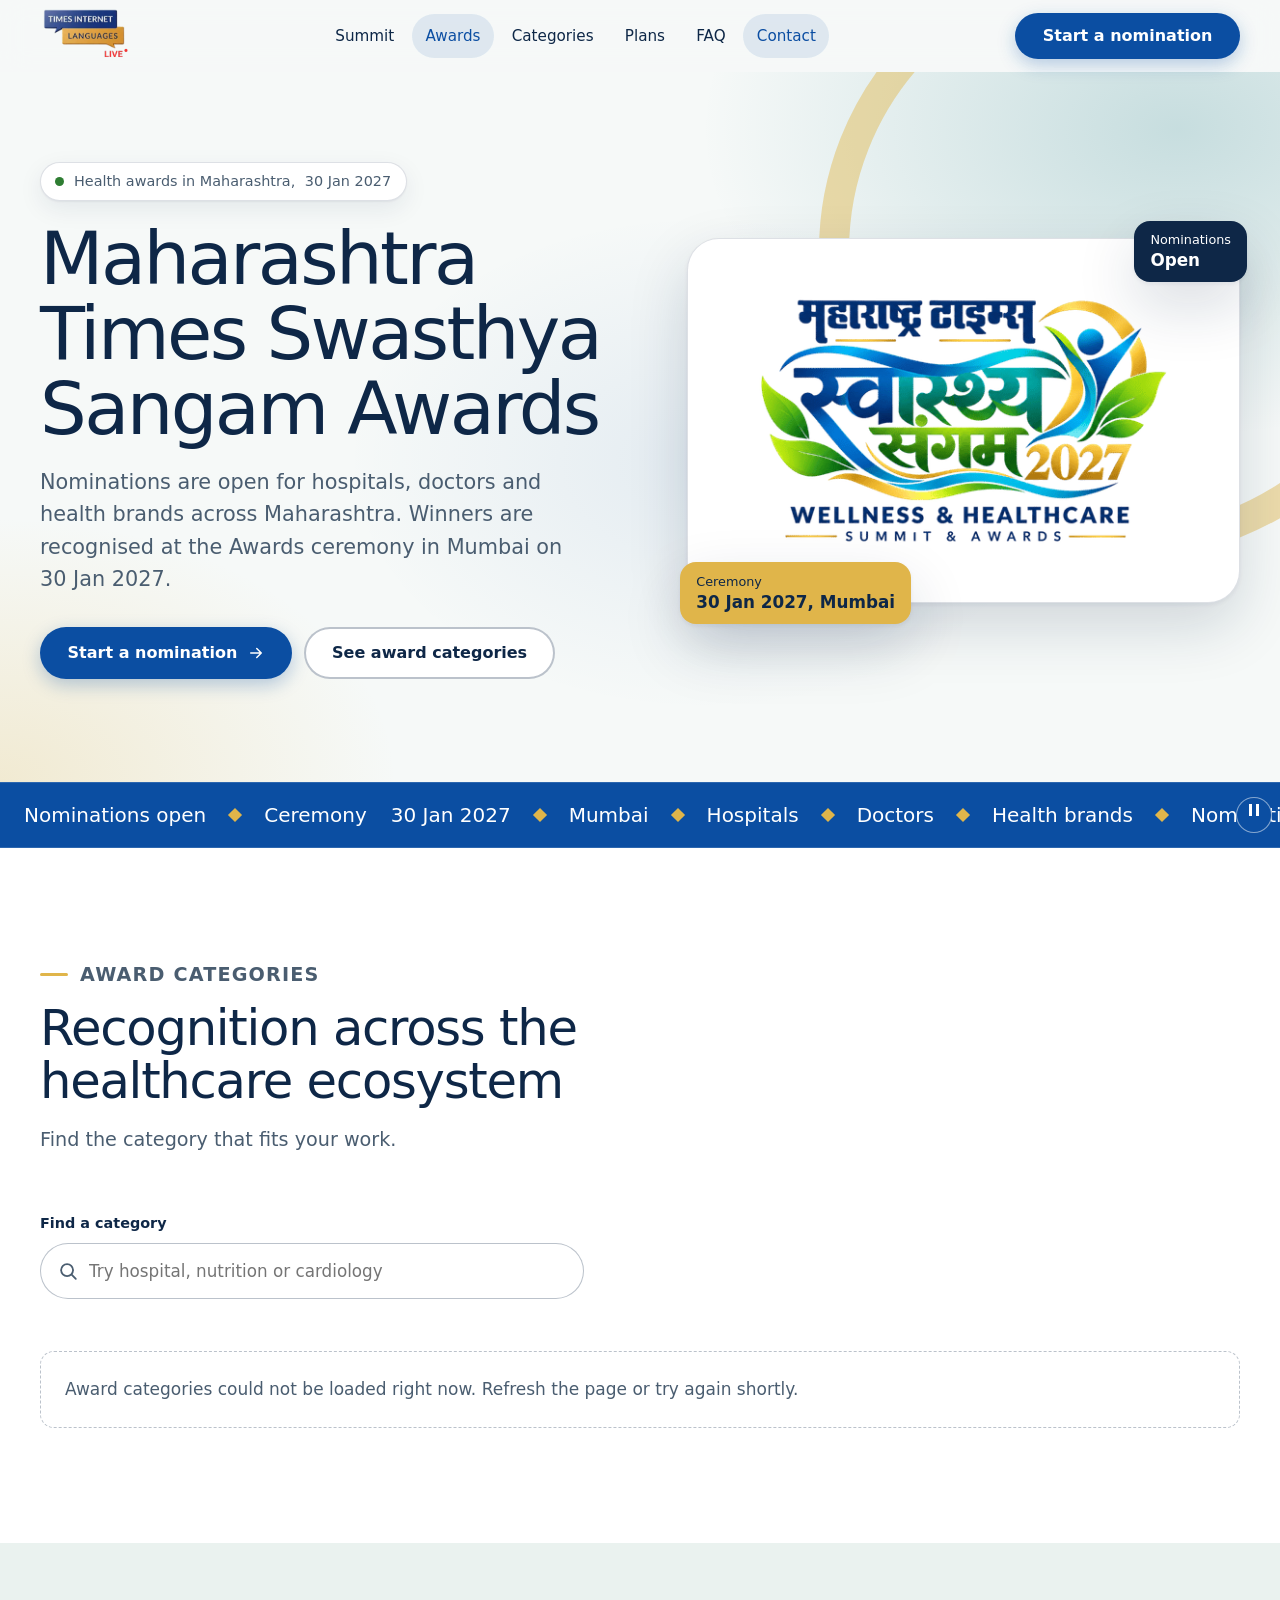
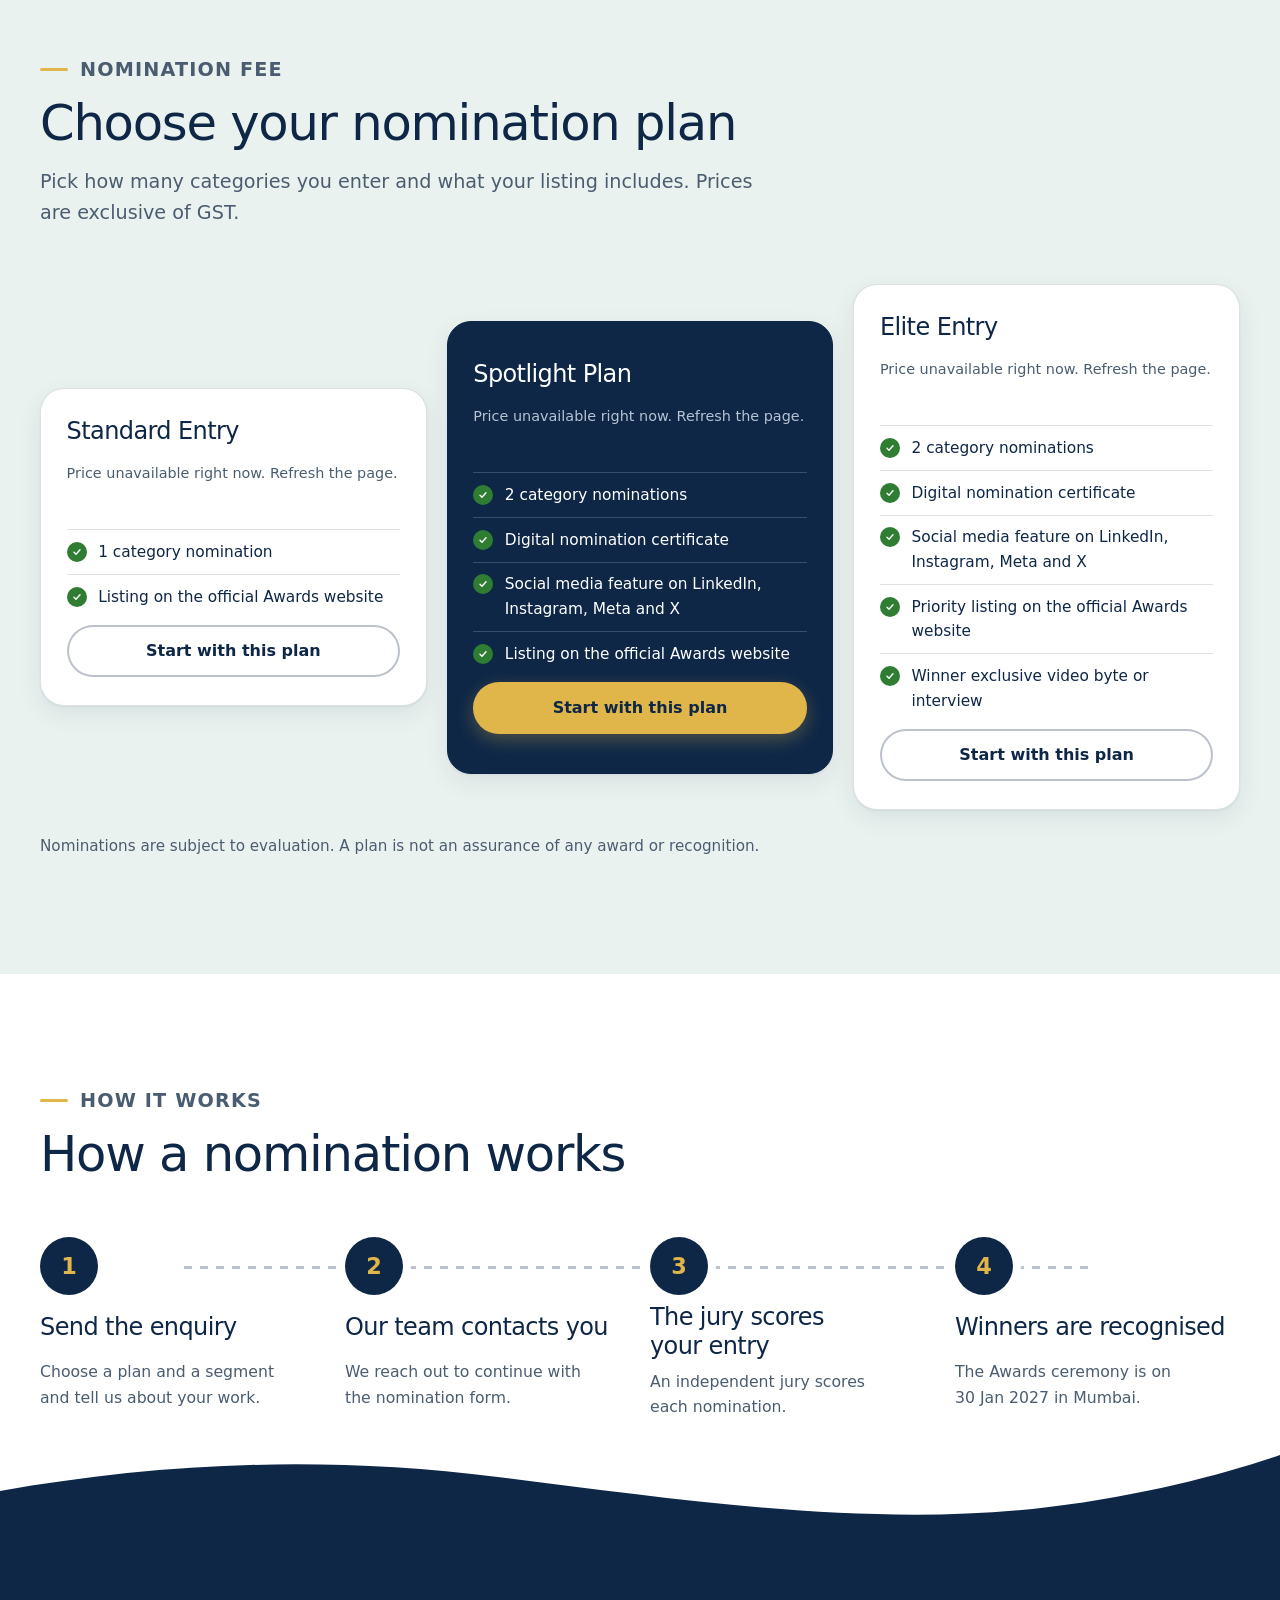
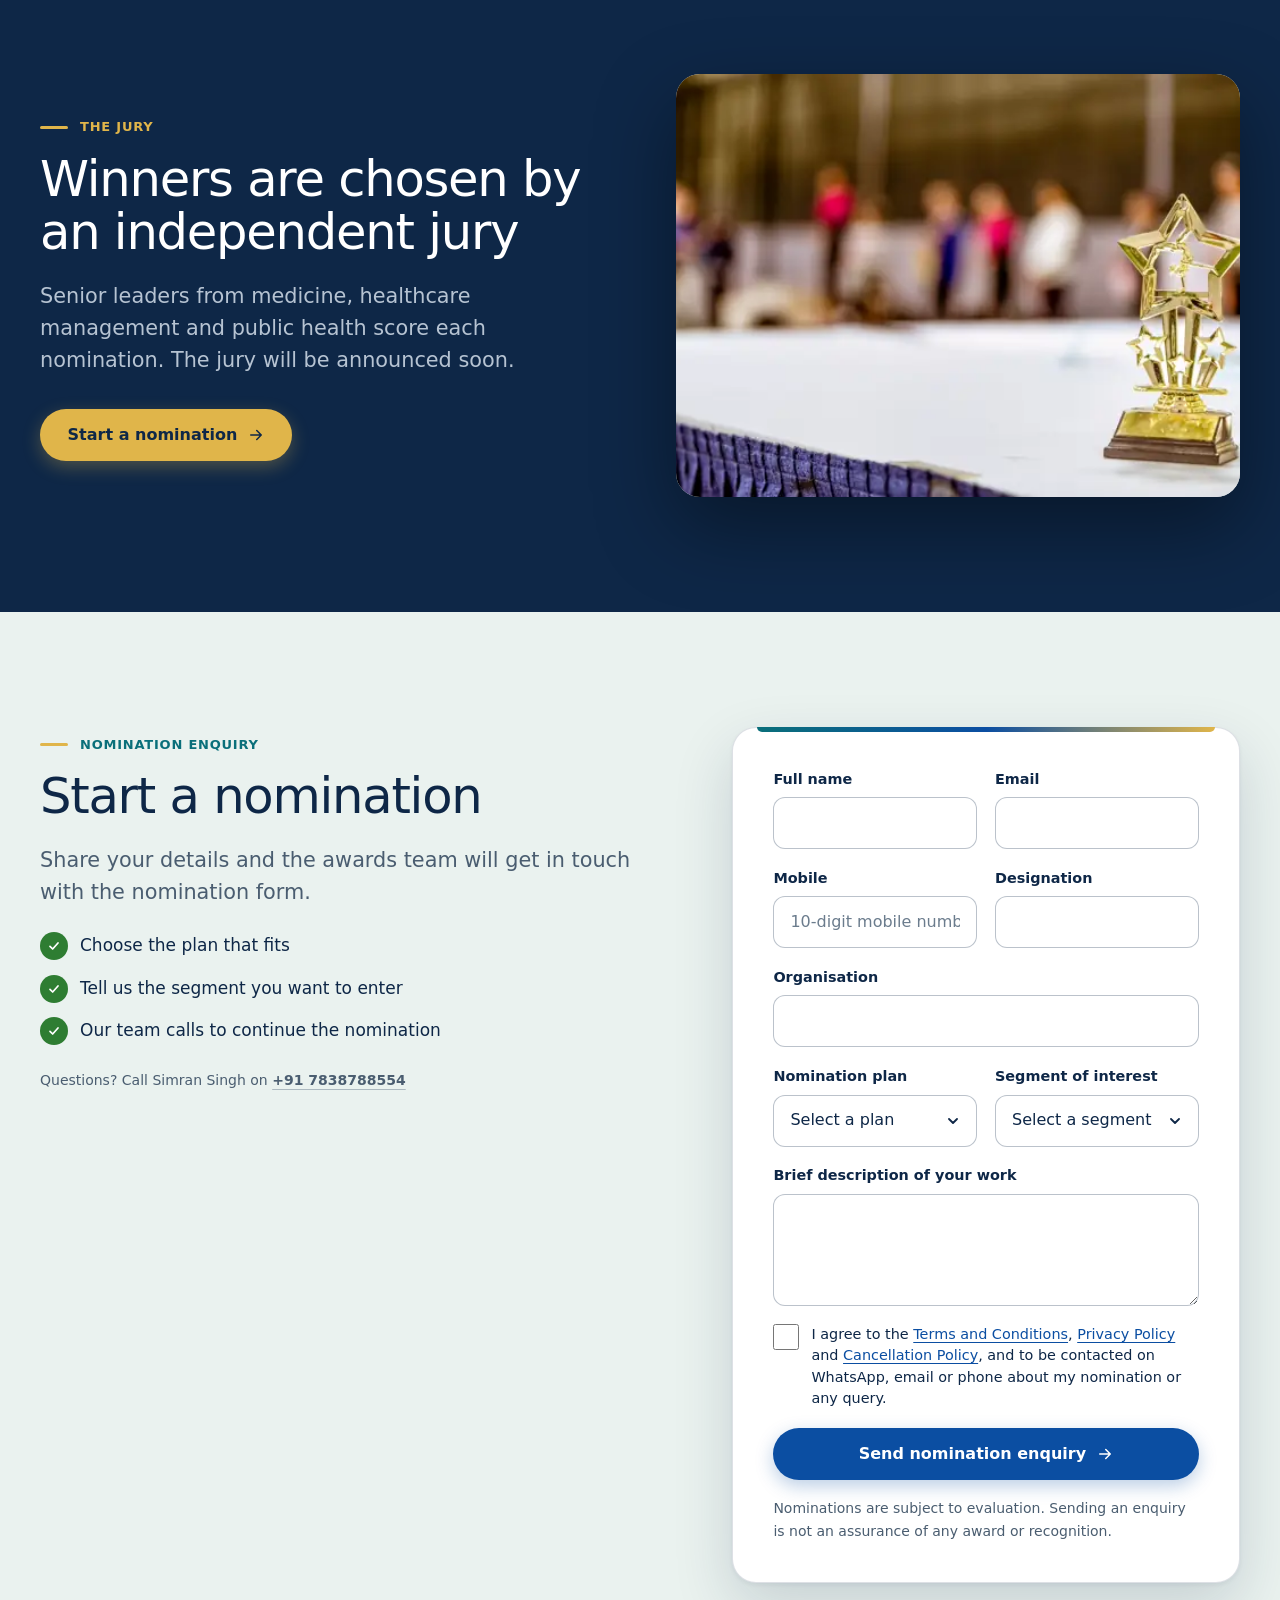
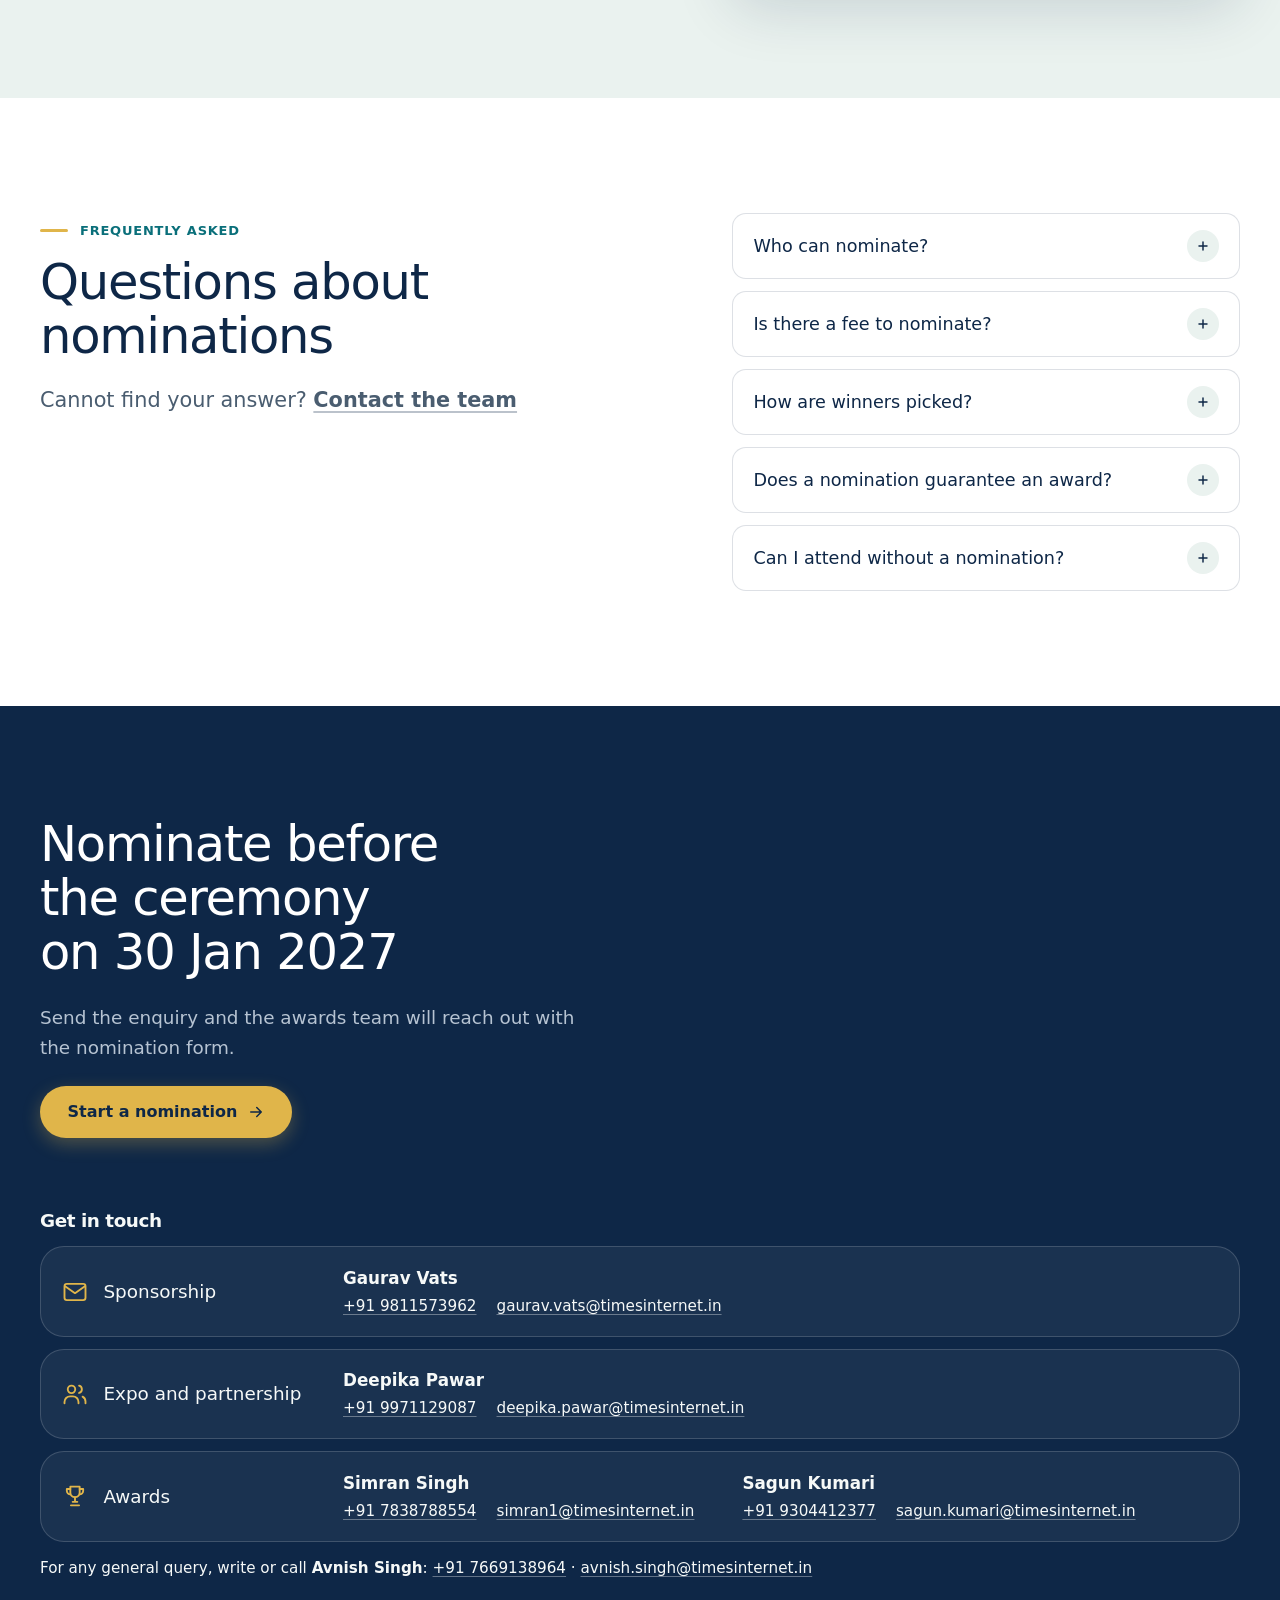
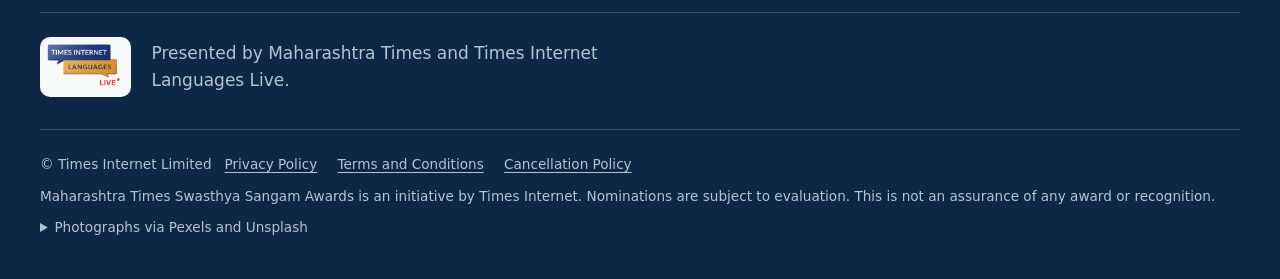
==== commit acbc0b87: "Replace site with the rebuilt Summit and Awards pages - New hand-written HTML/CSS/JS site: Summit pa" ====
--- a/awards.html
+++ b/awards.html
@@ -1,349 +1,354 @@
 <!doctype html>
-<html lang="en-IN">
+<!-- Maharashtra Times Swasthya Sangam Awards 2027: Awards page. Plain HTML/CSS/JS, no build step.
+     Event date: 30 Jan 2027 is the single source of truth.
+     HANDOFF MARKERS: TODO(backend) forms + API config in js/site.js; TODO(payment) Pay Now / Pay Later; TODO(analytics); TODO(content). -->
+<html lang="en">
 <head>
-  <meta charset="utf-8">
-  <meta name="viewport" content="width=device-width, initial-scale=1, viewport-fit=cover">
-  <title>Awards &amp; Nominations | Swasthya Sangam 2026, Maharashtra Times</title>
-  <meta name="description" content="Nominate a hospital, doctor or health brand for the Maharashtra Times Swasthya Sangam Awards 2026. See award sectors, how nominations work and meet the jury.">
-  <meta name="robots" content="index, follow, max-image-preview:large, max-snippet:-1">
-  <meta name="theme-color" content="#1b3f8f">
-  <link rel="canonical" href="https://singhavi279.github.io/mh-health/awards">
-  <meta property="og:type" content="website">
-  <meta property="og:locale" content="en_IN">
-  <meta property="og:site_name" content="Maharashtra Times Swasthya Sangam 2026">
-  <meta property="og:title" content="Awards &amp; Nominations | Swasthya Sangam 2026">
-  <meta property="og:url" content="https://singhavi279.github.io/mh-health/awards">
-  <meta property="og:image" content="https://singhavi279.github.io/mh-health/assets/img/og-logo.jpg">
-  <meta property="og:image:width" content="1200">
-  <meta property="og:image:height" content="630">
-  <meta property="og:image:alt" content="Maharashtra Times Swasthya Sangam 2026 logo">
-  <meta name="twitter:card" content="summary_large_image">
-  <meta name="twitter:image" content="https://singhavi279.github.io/mh-health/assets/img/og-logo.jpg">
-  <link rel="icon" href="assets/img/favicon.svg" type="image/svg+xml">
-  <link rel="preconnect" href="https://static.langimg.com" crossorigin>
-  <link rel="preload" href="assets/fonts/montserrat-latin.woff2" as="font" type="font/woff2" crossorigin>
-  <link rel="preload" href="assets/fonts/mukta-400-latin.woff2" as="font" type="font/woff2" crossorigin>
-  <link rel="preload" as="image" href="assets/img/logo-event-480.webp" fetchpriority="high">
-  <link rel="preconnect" href="https://api.indiatimes.com" crossorigin>
-  <link rel="stylesheet" href="css/styles.css">
+<meta charset="utf-8">
+<meta name="viewport" content="width=device-width, initial-scale=1, viewport-fit=cover">
+<title>Swasthya Sangam Awards 2027: Nominate Hospitals, Doctors, Brands</title>
+<meta name="description" content="Nominate a hospital, doctor or health brand for the Maharashtra Times Swasthya Sangam Awards. See award categories, nomination plans and how winners are chosen.">
+<link rel="canonical" href="https://singhavi279.github.io/mt-health/awards.html">
+<meta property="og:url" content="https://singhavi279.github.io/mt-health/awards.html">
+<!-- TODO(content): if the site moves to its own domain (e.g. timeslanguages.in), update canonical, og:url, og:image, the JSON-LD urls, sitemap.xml, robots.txt and llms.txt -->
+<meta property="og:type" content="website">
+<meta property="og:site_name" content="Maharashtra Times Swasthya Sangam">
+<meta property="og:locale" content="en_IN">
+<meta property="og:title" content="Swasthya Sangam Awards 2027: Nominate Hospitals, Doctors, Brands">
+<meta property="og:description" content="Nominations are open across Maharashtra. Awards ceremony in Mumbai on 30 Jan 2027. See categories and plans.">
+<meta property="og:image" content="https://singhavi279.github.io/mt-health/img/share.jpg">
+<meta property="og:image:width" content="1200"><meta property="og:image:height" content="630">
+<meta property="og:image:alt" content="Maharashtra Times Swasthya Sangam 2027 logo: Wellness and Healthcare Summit and Awards">
+<meta name="twitter:card" content="summary_large_image">
+<link rel="icon" href="img/favicon.png" type="image/png" sizes="64x64">
+<link rel="apple-touch-icon" href="img/apple-touch-icon.png">
+<meta name="theme-color" content="#f6f9f8">
+
+<!-- TODO(analytics): GA4 snippet goes here. No tracking is loaded in the MVP. -->
+
+<script>document.documentElement.classList.add('js');setTimeout(function(){if(!window.__ssReady)document.documentElement.classList.add('no-reveal')},3000)</script>
+<link rel="preload" href="fonts/figtree-latin.woff2" as="font" type="font/woff2" crossorigin>
+<link rel="preload" as="image" href="img/event-logo.webp" fetchpriority="high">
+<link rel="preconnect" href="https://timeslanguages.in">
+<link rel="preconnect" href="https://api.indiatimes.com">
+<link rel="stylesheet" href="css/site.css">
+<script type="module" src="js/site.js"></script>
+
+<script type="application/ld+json">
+{
+  "@context": "https://schema.org",
+  "@type": "Event",
+  "name": "Maharashtra Times Swasthya Sangam Awards 2027",
+  "url": "https://singhavi279.github.io/mt-health/awards.html",
+  "description": "Awards ceremony recognising hospitals, doctors and health brands across Maharashtra, part of Maharashtra Times Swasthya Sangam in Mumbai. Nominations are open and are scored by an independent jury.",
+  "startDate": "2027-01-30",
+  "endDate": "2027-01-30",
+  "eventStatus": "https://schema.org/EventScheduled",
+  "eventAttendanceMode": "https://schema.org/OfflineEventAttendanceMode",
+  "inLanguage": "en",
+  "location": {
+    "@type": "Place",
+    "name": "Venue to be announced",
+    "address": { "@type": "PostalAddress", "addressLocality": "Mumbai", "addressRegion": "Maharashtra", "addressCountry": "IN" }
+  },
+  "organizer": [
+    { "@type": "Organization", "name": "Maharashtra Times" },
+    { "@type": "Organization", "name": "Times Internet Languages Live", "url": "https://timeslanguages.in/" }
+  ],
+  "image": "https://singhavi279.github.io/mt-health/img/share.jpg"
+}
+</script>
+<script type="application/ld+json">
+{
+  "@context": "https://schema.org",
+  "@type": "FAQPage",
+  "mainEntity": [
+    { "@type": "Question", "name": "Who can nominate?", "acceptedAnswer": { "@type": "Answer", "text": "Any hospital, doctor, brand or organisation that meets the eligibility rules." } },
+    { "@type": "Question", "name": "Is there a fee to nominate?", "acceptedAnswer": { "@type": "Answer", "text": "Yes. Each plan lists its fee and what it includes. Prices are exclusive of GST." } },
+    { "@type": "Question", "name": "How are winners picked?", "acceptedAnswer": { "@type": "Answer", "text": "An independent jury scores each nomination." } },
+    { "@type": "Question", "name": "Does a nomination guarantee an award?", "acceptedAnswer": { "@type": "Answer", "text": "No. Nominations are subject to evaluation, and a nomination is not an assurance of any award or recognition." } },
+    { "@type": "Question", "name": "Can I attend without a nomination?", "acceptedAnswer": { "@type": "Answer", "text": "Yes. Anyone can register to attend the summit." } }
+  ]
+}
+</script>
 </head>
-<body data-form-endpoint="" data-otp-send-endpoint="" data-otp-verify-endpoint="" data-payment-endpoint="">
-
-<a class="skip" href="#main">Skip to content</a>
-
-<header class="topbar">
-<div class="container topbar-in">
-<a class="brand" href="index.html" aria-label="Maharashtra Times Swasthya Sangam 2026 home">
-<img src="https://static.langimg.com/photo/133317512.cms" alt="Times Internet Languages Live" width="4647" height="1341"/>
-<span class="brand-sep" aria-hidden="true">|</span>
-<img src="assets/img/maharashtra-times.png" alt="Maharashtra Times" width="597" height="123"/>
-</a>
-
-<nav class="nav-desktop" aria-label="Primary">
-<a class="btn btn-ghost btn-sm nav-all" href="https://timeslanguages.in/" target="_blank" rel="noopener">All Events</a>
-<a href="index.html#speakers">Speakers</a>
-<a href="index.html#agenda">Agenda</a>
-<a href="index.html#partner">Partners</a>
-<a href="#contact">Contact</a>
-</nav>
-<div class="topbar-cta">
-<a class="btn btn-ghost btn-sm hide-sm" href="index.html">Summit</a>
-<a class="btn btn-gold btn-sm" href="awards.html" aria-current="page">Awards</a>
-<a class="btn btn-primary btn-sm hide-sm" href="#nominate">Nominate</a>
-</div>
-<details class="menu">
-<summary aria-label="Open menu">
-<span></span>
-<span></span>
-<span></span>
-</summary>
-
-<nav aria-label="Mobile">
-<a href="https://timeslanguages.in/" target="_blank" rel="noopener">All Events</a>
-<a href="index.html">Summit</a>
-<a href="awards.html" aria-current="page">Awards</a>
-<a href="index.html#speakers">Speakers</a>
-<a href="index.html#agenda">Agenda</a>
-<a href="index.html#partner">Partners</a>
-<a href="#contact">Contact</a>
-<a class="btn btn-primary" href="#nominate">Nominate</a>
-</nav>
-</details>
-</div>
+<body>
+<a class="skip" href="#top">Skip to content</a>
+
+<header class="site-header" data-header>
+  <div class="wrap bar">
+    <a class="brand" href="https://timeslanguages.in/" aria-label="Times Internet Languages Live, all events">
+      <img src="https://timeslanguages.in/assets/timeslang/assets/langlive.png" onerror="this.onerror=null;this.src='img/langlive-fallback.webp'" width="517" height="323" alt="Times Internet Languages Live" fetchpriority="low" decoding="async">
+    </a>
+    <nav class="nav" id="nav" aria-label="Main">
+      <a href="index.html">Summit</a>
+      <a href="awards.html" aria-current="page">Awards</a>
+      <a href="#categories">Categories</a>
+      <a href="#plans">Plans</a>
+      <a href="#faq">FAQ</a>
+      <a href="#contact">Contact</a>
+    </nav>
+    <a class="btn btn--primary bar__cta" href="#nominate" data-track="nominate_nav">Start a nomination</a>
+    <button class="burger" type="button" aria-expanded="false" aria-controls="nav" aria-label="Menu"><span></span><span></span></button>
+  </div>
+  <div class="progress" aria-hidden="true"><i></i></div>
 </header>
 
-<main id="main">
-
-<section class="hero-lite hero-lite-awards" aria-labelledby="page-title">
-<div class="container hero-lite-in">
-<h1 id="page-title" class="sr-only">Maharashtra Times Swasthya Sangam 2026: The Health Awards</h1>
-<img class="hero-lite-logo" src="assets/img/logo-event-480.webp" alt="Maharashtra Times Swasthya Sangam 2027: Wellness &amp; Healthcare Summit &amp; Awards" width="480" height="285" decoding="async" fetchpriority="high"/>
-<div class="hero-lite-credit">
-<span>An initiative by:</span>
-<img src="assets/img/langlive-170.webp" alt="Times Internet Languages Live" width="170" height="106"/>
-</div>
-<div class="hero-lite-cta">
-<a class="btn btn-gold" href="#nominate">Nominate Now <svg xmlns="http://www.w3.org/2000/svg" width="18" height="18" viewBox="0 0 24 24" fill="none" stroke="currentColor" stroke-width="2.5" stroke-linecap="round" stroke-linejoin="round" aria-hidden="true"><path d="M5 12h14"/><path d="m12 5 7 7-7 7"/></svg></a>
-<a class="btn btn-ghost" href="#sectors">View Award Sectors</a>
-</div>
-<dl class="hero-lite-facts" aria-label="Date and venue">
-<div><svg xmlns="http://www.w3.org/2000/svg" width="20" height="20" viewBox="0 0 24 24" fill="none" stroke="currentColor" stroke-width="2" stroke-linecap="round" stroke-linejoin="round" aria-hidden="true"><rect width="18" height="18" x="3" y="4" rx="2" ry="2"/><line x1="16" x2="16" y1="2" y2="6"/><line x1="8" x2="8" y1="2" y2="6"/><line x1="3" x2="21" y1="10" y2="10"/></svg><span><dt>Date</dt><dd>Jan 2027</dd></span></div>
-<div><svg xmlns="http://www.w3.org/2000/svg" width="20" height="20" viewBox="0 0 24 24" fill="none" stroke="currentColor" stroke-width="2" stroke-linecap="round" stroke-linejoin="round" aria-hidden="true"><path d="M20 10c0 6-8 12-8 12s-8-6-8-12a8 8 0 0 1 16 0Z"/><circle cx="12" cy="10" r="3"/></svg><span><dt>Venue</dt><dd>Mumbai</dd></span></div>
-</dl>
-</div>
-</section>
-
-<section class="section awards" id="awards" aria-labelledby="cats-h">
-<div class="container">
-
-<div class="cats-head" id="sectors">
-<p class="eyebrow">Award categories</p>
-<h2 class="cats-title" id="cats-h">Recognition Across the Healthcare Ecosystem</h2>
-<p class="cats-sub" id="award-summary"></p>
-</div>
-<div id="award-segments" class="segments" data-api="https://api.indiatimes.com/eventhub/api/portal/events/MAHARASHTRA_TIMES_SWASTHYA_SANGAM_2026/categories" aria-live="polite">
-<p class="tba">Loading award categories…</p>
-</div>
-<div class="pricing" id="pricing" aria-labelledby="pricing-h">
-<header class="sec-head">
-<p class="eyebrow">Nomination fee</p>
-<h2 id="pricing-h">Choose your nomination plan</h2>
-<p class="lead">Prices are exclusive of GST.</p>
-</header>
-<div class="plans">
-<article class="plan" data-plan="standard" data-pcode="mt_health_std_plan">
-<h3 class="plan-name">Standard Entry</h3>
-<p class="plan-offer" hidden>Early Bird Offer</p>
-<p class="plan-price" data-price-box aria-live="polite"><span class="plan-loading">Loading price&hellip;</span></p>
-<ul class="plan-list">
-<li>1 Category Nomination</li>
-<li>Listing on Official Awards Website</li>
-</ul>
-<a class="btn btn-primary" href="#nominate" data-plan="standard">Nominate now</a>
-</article>
-<article class="plan" data-plan="spotlight" data-pcode="mt_health_spot_plan">
-<h3 class="plan-name">Spotlight Plan</h3>
-<p class="plan-offer" hidden>Early Bird Offer</p>
-<p class="plan-price" data-price-box aria-live="polite"><span class="plan-loading">Loading price&hellip;</span></p>
-<ul class="plan-list">
-<li>2 Category Nominations</li>
-<li>Digital Nomination Certificate</li>
-<li>Social Media Feature (LinkedIn, Instagram, Meta &amp; X)</li>
-<li>Listing on Official Awards Website</li>
-</ul>
-<a class="btn btn-primary" href="#nominate" data-plan="spotlight">Nominate now</a>
-</article>
-<article class="plan" data-plan="elite" data-pcode="mt_health_elite_plan">
-<h3 class="plan-name">Elite Entry</h3>
-<p class="plan-offer" hidden>Early Bird Offer</p>
-<p class="plan-price" data-price-box aria-live="polite"><span class="plan-loading">Loading price&hellip;</span></p>
-<ul class="plan-list">
-<li>2 Category Nominations</li>
-<li>Digital Nomination Certificate</li>
-<li>Social Media Feature (LinkedIn, Instagram, Meta &amp; X)</li>
-<li>Priority Listing on Official Awards Website</li>
-<li>Winner Exclusive Video Byte / Interview</li>
-</ul>
-<a class="btn btn-primary" href="#nominate" data-plan="elite">Nominate now</a>
-</article>
-</div>
-<p class="disclaimer">Maharashtra Times Swasthya Sangam Awards is an initiative by Times Internet. Nominations are subject to evaluation. This is not an assurance of any award or recognition.</p>
-</div>
-</div>
-</section>
-
-<section class="section" id="jury" aria-labelledby="jury-h">
-<div class="container narrow center">
-
-<header class="sec-head">
-<p class="eyebrow">The jury</p>
-<h2 id="jury-h">Meet the Jury</h2>
-<p class="lead">Winners are chosen by senior leaders from medicine, healthcare management and public health.</p>
-</header>
-<ul class="jury-soon" aria-label="Jury announcement coming soon">
-<li><span class="avatar" aria-hidden="true"><svg xmlns="http://www.w3.org/2000/svg" width="34" height="34" viewBox="0 0 24 24" fill="none" stroke="currentColor" stroke-width="1.6" stroke-linecap="round" stroke-linejoin="round" aria-hidden="true"><circle cx="12" cy="8" r="4"/><path d="M4 21a8 8 0 0 1 16 0"/></svg></span><span class="sk sk-line w70" aria-hidden="true"></span><span class="sk sk-line w45" aria-hidden="true"></span></li>
-<li><span class="avatar" aria-hidden="true"><svg xmlns="http://www.w3.org/2000/svg" width="34" height="34" viewBox="0 0 24 24" fill="none" stroke="currentColor" stroke-width="1.6" stroke-linecap="round" stroke-linejoin="round" aria-hidden="true"><circle cx="12" cy="8" r="4"/><path d="M4 21a8 8 0 0 1 16 0"/></svg></span><span class="sk sk-line w70" aria-hidden="true"></span><span class="sk sk-line w45" aria-hidden="true"></span></li>
-<li><span class="avatar" aria-hidden="true"><svg xmlns="http://www.w3.org/2000/svg" width="34" height="34" viewBox="0 0 24 24" fill="none" stroke="currentColor" stroke-width="1.6" stroke-linecap="round" stroke-linejoin="round" aria-hidden="true"><circle cx="12" cy="8" r="4"/><path d="M4 21a8 8 0 0 1 16 0"/></svg></span><span class="sk sk-line w70" aria-hidden="true"></span><span class="sk sk-line w45" aria-hidden="true"></span></li>
-<li><span class="avatar" aria-hidden="true"><svg xmlns="http://www.w3.org/2000/svg" width="34" height="34" viewBox="0 0 24 24" fill="none" stroke="currentColor" stroke-width="1.6" stroke-linecap="round" stroke-linejoin="round" aria-hidden="true"><circle cx="12" cy="8" r="4"/><path d="M4 21a8 8 0 0 1 16 0"/></svg></span><span class="sk sk-line w70" aria-hidden="true"></span><span class="sk sk-line w45" aria-hidden="true"></span></li>
-</ul>
-<p class="soon-note"><span class="soon-pill">Jury announcement coming soon</span></p>
-</div>
-</section>
-
-<section class="section" id="contact" aria-labelledby="contact-h">
-<div class="container">
-
-<header class="sec-head">
-<h2 id="contact-h">Contact</h2>
-<p class="lead">Reach the right team for your query.</p>
-</header>
-<div class="contact-grid">
-<article class="contact-card">
-<h3>General query</h3>
-<p class="contact-name">Avnish Singh</p>
-<p><span>Contact</span><a href="tel:+917669138964">+91 7669138964</a></p>
-<p><span>Email</span><a href="mailto:avnish.singh@timesinternet.in">avnish.singh@timesinternet.in</a></p>
-</article>
-<article class="contact-card">
-<h3>Partnership</h3>
-<p class="contact-name">Deepika Pawar</p>
-<p><span>Contact</span><a href="tel:+919971129087">+91 9971129087</a></p>
-<p><span>Email</span><a href="mailto:deepika.pawar@timesinternet.in">deepika.pawar@timesinternet.in</a></p>
-</article>
-<article class="contact-card">
-<h3>Award nomination</h3>
-<p class="contact-name">Simran Singh</p>
-<p><span>Contact</span><a href="tel:+917838788554">+91 7838788554</a></p>
-<p><span>Email</span><a href="mailto:simran1@timesinternet.in">simran1@timesinternet.in</a></p>
-</article>
-<article class="contact-card">
-<h3>Sponsorships</h3>
-<p class="contact-name">Gaurav Vats</p>
-<p><span>Contact</span><a href="tel:+919811573962">+91 9811573962</a></p>
-<p><span>Email</span><a href="mailto:gaurav.vats@timesinternet.in">gaurav.vats@timesinternet.in</a></p>
-</article>
-<article class="contact-card">
-<h3>Participation opportunities</h3>
-<p class="contact-name">Sagun Kumari</p>
-<p><span>Contact</span><a href="tel:+919304412377">+91 9304412377</a></p>
-<p><span>Email</span><a href="mailto:sagun.kumari@timesinternet.in">sagun.kumari@timesinternet.in</a></p>
-</article>
-</div>
-</div>
-</section>
+<main id="top">
+
+  <section class="hero" aria-labelledby="hero-h">
+    <div class="wrap hero__grid">
+      <div>
+        <p class="kicker rise" style="--i:0">Health awards in Maharashtra, <time datetime="2027-01-30">30 Jan 2027</time></p>
+        <h1 id="hero-h" class="rise" style="--i:1">Maharashtra Times Swasthya Sangam Awards</h1>
+        <p class="lead rise" style="--i:2">Nominations are open for hospitals, doctors and health brands across Maharashtra. Winners are recognised at the Awards ceremony in Mumbai on <time datetime="2027-01-30">30 Jan 2027</time>.</p>
+        <div class="btn-row rise" style="--i:3">
+          <a class="btn btn--primary" href="#nominate" data-track="nominate_hero">Start a nomination<svg viewBox="0 0 24 24" aria-hidden="true"><path d="M5 12h14M13 6l6 6-6 6"/></svg></a>
+          <a class="btn btn--ghost" href="#categories" data-track="categories_hero">See award categories</a>
+        </div>
+      </div>
+      <div class="hero__card rise" style="--i:2">
+        <img src="img/event-logo.webp" width="480" height="285" alt="Swasthya Sangam 2027 by Maharashtra Times: Wellness and Healthcare Summit and Awards" fetchpriority="high" decoding="async">
+        <div class="chip-float chip-float--b"><span>Nominations</span><b>Open</b></div>
+        <div class="chip-float chip-float--a"><span>Ceremony</span><b><time datetime="2027-01-30">30 Jan 2027</time>, Mumbai</b></div>
+      </div>
+    </div>
+  </section>
+
+  <div class="ticker" role="group" aria-label="Awards highlights">
+    <div class="ticker__track">
+      <ul>
+        <li>Nominations open</li><li>Ceremony <time datetime="2027-01-30">30 Jan 2027</time></li><li>Mumbai</li><li>Hospitals</li><li>Doctors</li><li>Health brands</li>
+        <li aria-hidden="true">Nominations open</li><li aria-hidden="true">Ceremony 30 Jan 2027</li><li aria-hidden="true">Mumbai</li><li aria-hidden="true">Hospitals</li><li aria-hidden="true">Doctors</li><li aria-hidden="true">Health brands</li>
+      </ul>
+      <ul aria-hidden="true">
+        <li>Nominations open</li><li>Ceremony 30 Jan 2027</li><li>Mumbai</li><li>Hospitals</li><li>Doctors</li><li>Health brands</li>
+        <li>Nominations open</li><li>Ceremony 30 Jan 2027</li><li>Mumbai</li><li>Hospitals</li><li>Doctors</li><li>Health brands</li>
+      </ul>
+    </div>
+    <button class="ticker__pause" type="button" aria-pressed="false" aria-label="Pause scrolling text">Pause</button>
+  </div>
+
+  <section class="band band--white" id="categories" aria-labelledby="categories-h">
+    <div class="wrap">
+      <div class="head reveal">
+        <p class="eyebrow">Award categories</p>
+        <h2 id="categories-h">Recognition across the healthcare ecosystem</h2>
+        <p>Find the category that fits your work. <span data-award-count hidden></span></p>
+      </div>
+      <div class="finder reveal">
+        <label for="cat-search">Find a category</label>
+        <input id="cat-search" type="search" placeholder="Try hospital, nutrition or cardiology" autocomplete="off">
+        <p class="finder__count" id="cat-count" role="status"></p>
+      </div>
+      <!-- Categories load from the Eventhub API (see js/site.js SS_CONFIG). TODO(backend): confirm the endpoint is final. -->
+      <div id="award-segments" class="segs" aria-live="polite"><div class="skel"></div><div class="skel"></div><div class="skel"></div></div>
+    </div>
+  </section>
+
+  <section class="band band--tint" id="plans" aria-labelledby="plans-h">
+    <div class="wrap">
+      <div class="head reveal">
+        <p class="eyebrow">Nomination fee</p>
+        <h2 id="plans-h">Choose your nomination plan</h2>
+        <p>Pick how many categories you enter and what your listing includes. Prices are exclusive of GST.</p>
+      </div>
+      <!-- Prices load from the product API per product code (js/site.js). TODO(payment): payment is not connected; see the form below. -->
+      <div class="plans" data-stagger>
+        <article class="plan" data-plan="standard" data-pcode="mt_health_std_plan">
+          <h3>Standard Entry</h3>
+          <div class="plan__price" data-price aria-live="polite"><small>Loading price</small></div>
+          <ul class="plan__list"><li>1 category nomination</li><li>Listing on the official Awards website</li></ul>
+          <a class="btn btn--ghost" href="#nominate" data-choose-plan="standard" data-track="plan_standard">Start with this plan</a>
+        </article>
+        <article class="plan plan--feat" data-plan="spotlight" data-pcode="mt_health_spot_plan">
+          <h3>Spotlight Plan</h3>
+          <div class="plan__price" data-price aria-live="polite"><small>Loading price</small></div>
+          <ul class="plan__list">
+            <li>2 category nominations</li><li>Digital nomination certificate</li>
+            <li>Social media feature on LinkedIn, Instagram, Meta and X</li><li>Listing on the official Awards website</li>
+          </ul>
+          <a class="btn btn--gold" href="#nominate" data-choose-plan="spotlight" data-track="plan_spotlight">Start with this plan</a>
+        </article>
+        <article class="plan" data-plan="elite" data-pcode="mt_health_elite_plan">
+          <h3>Elite Entry</h3>
+          <div class="plan__price" data-price aria-live="polite"><small>Loading price</small></div>
+          <ul class="plan__list">
+            <li>2 category nominations</li><li>Digital nomination certificate</li>
+            <li>Social media feature on LinkedIn, Instagram, Meta and X</li><li>Priority listing on the official Awards website</li>
+            <li>Winner exclusive video byte or interview</li>
+          </ul>
+          <a class="btn btn--ghost" href="#nominate" data-choose-plan="elite" data-track="plan_elite">Start with this plan</a>
+        </article>
+      </div>
+      <p class="plans-note reveal">Nominations are subject to evaluation. A plan is not an assurance of any award or recognition.</p>
+    </div>
+  </section>
+
+  <section class="band band--white" id="how" aria-labelledby="how-h">
+    <div class="wrap">
+      <div class="head reveal">
+        <p class="eyebrow">How it works</p>
+        <h2 id="how-h">How a nomination works</h2>
+      </div>
+      <ol class="steps" data-stagger>
+        <li class="step"><h3>Send the enquiry</h3><p>Choose a plan and a segment and tell us about your work.</p></li>
+        <li class="step"><h3>Our team contacts you</h3><p>We reach out to continue with the nomination form.</p></li>
+        <li class="step"><h3>The jury scores your entry</h3><p>An independent jury scores each nomination.</p></li>
+        <li class="step"><h3>Winners are recognised</h3><p>The Awards ceremony is on <time datetime="2027-01-30">30 Jan 2027</time> in Mumbai.</p></li>
+      </ol>
+    </div>
+  </section>
+
+  <section class="band band--navy band--wave" id="jury" aria-labelledby="jury-h">
+    <div class="wrap">
+      <div class="split">
+        <div>
+          <p class="eyebrow reveal">The jury</p>
+          <h2 id="jury-h" class="reveal" style="--i:1; margin-block: 1rem 1.25rem">Winners are chosen by an independent jury</h2>
+          <p class="lead reveal" style="--i:2; color: var(--muted); margin-bottom: 2rem">Senior leaders from medicine, healthcare management and public health score each nomination. The jury will be announced soon.</p>
+          <div class="btn-row reveal" style="--i:3"><a class="btn btn--gold" href="#nominate" data-track="nominate_jury">Start a nomination<svg viewBox="0 0 24 24" aria-hidden="true"><path d="M5 12h14M13 6l6 6-6 6"/></svg></a></div>
+        </div>
+        <!-- TODO(content): stand-in photograph (Pexels). Replace with the awards stage. -->
+        <figure class="photo photo--ratio reveal" style="--i:2"><img src="img/awards-trophy-1000.webp" srcset="img/awards-trophy-560.webp 560w, img/awards-trophy-1000.webp 1000w" sizes="(min-width: 900px) 560px, 100vw" width="1000" height="667" alt="A gold star trophy on a draped table at an awards event" loading="lazy" decoding="async" data-source="stand-in" data-subject="award trophy"></figure>
+      </div>
+    </div>
+  </section>
+
+  <section class="band band--tint" id="nominate" aria-labelledby="nominate-h" data-form-section>
+    <div class="wrap">
+      <div class="split split--wide-text" style="align-items:start">
+        <div>
+          <p class="eyebrow reveal">Nomination enquiry</p>
+          <h2 id="nominate-h" class="reveal" style="--i:1; margin-block: 1rem 1.25rem">Start a nomination</h2>
+          <p class="lead muted reveal" style="--i:2">Share your details and the awards team will get in touch with the nomination form.</p>
+          <ul class="checklist reveal" style="--i:3">
+            <li>Choose the plan that fits</li>
+            <li>Tell us the segment you want to enter</li>
+            <li>Our team calls to continue the nomination</li>
+          </ul>
+          <p class="form__note reveal">Questions? Call Simran Singh on <a class="link" href="tel:+917838788554">+91 7838788554</a></p>
+        </div>
+        <!-- TODO(backend): nomination enquiry posts here. Replace the placeholder action, or set SS_CONFIG.formEndpoint in js/site.js.
+             TODO(payment): the Pay Now / Pay Later choice and the payment summary step (plan, fee, GST, total) from the old flow plug in here;
+             until then one button sends the enquiry and the team follows up.
+             TODO(backend): mobile OTP (Send OTP, Verify, hidden mobile_verified) plugs in at the Mobile field. -->
+        <div class="formcard reveal" style="--i:2">
+          <form class="form" id="nominate-form" action="/api/TODO-backend-nomination" method="post" novalidate data-ss-form data-sent-what="Your nomination enquiry has been received. To continue with the nomination form, our team will reach out to you shortly." data-summary="plan,segment,mobile">
+            <input type="hidden" name="source" value="awards-page">
+            <div class="field"><label for="n-name">Full name</label>
+              <input id="n-name" name="name" type="text" autocomplete="name" required aria-describedby="n-name-err">
+              <p class="err" id="n-name-err" hidden>Write your full name.</p></div>
+            <div class="field"><label for="n-email">Email</label>
+              <input id="n-email" name="email" type="email" autocomplete="email" inputmode="email" required aria-describedby="n-email-err">
+              <p class="err" id="n-email-err" hidden>Write an email address with an @, like name@example.com.</p></div>
+            <div class="field"><label for="n-mobile">Mobile</label>
+              <input id="n-mobile" name="mobile" type="tel" autocomplete="tel-national" inputmode="numeric" maxlength="10" pattern="[6-9][0-9]{9}" placeholder="10-digit mobile number" required aria-describedby="n-mobile-err" data-summary-label="We will reach you on">
+              <p class="err" id="n-mobile-err" hidden>Write a 10-digit mobile number that starts with 6, 7, 8 or 9.</p></div>
+            <div class="field"><label for="n-desig">Designation</label>
+              <input id="n-desig" name="designation" type="text" autocomplete="organization-title" required aria-describedby="n-desig-err">
+              <p class="err" id="n-desig-err" hidden>Write your designation, for example Medical Director.</p></div>
+            <div class="field full"><label for="n-org">Organisation</label>
+              <input id="n-org" name="organisation" type="text" autocomplete="organization" required aria-describedby="n-org-err">
+              <p class="err" id="n-org-err" hidden>Write the name of your organisation.</p></div>
+            <div class="field"><label for="n-plan">Nomination plan</label>
+              <select id="n-plan" name="plan" required aria-describedby="n-plan-err" data-summary-label="Plan">
+                <option value="">Select a plan</option>
+                <option value="standard" data-name="Standard Entry">Standard Entry</option>
+                <option value="spotlight" data-name="Spotlight Plan">Spotlight Plan</option>
+                <option value="elite" data-name="Elite Entry">Elite Entry</option>
+              </select>
+              <p class="err" id="n-plan-err" hidden>Choose a nomination plan.</p></div>
+            <div class="field"><label for="n-segment">Segment of interest</label>
+              <select id="n-segment" name="segment" data-summary-label="Segment"><option value="">Select a segment</option></select></div>
+            <div class="field full"><label for="n-desc">Brief description of your work</label>
+              <textarea id="n-desc" name="description" rows="4" required aria-describedby="n-desc-err"></textarea>
+              <p class="err" id="n-desc-err" hidden>Write a few lines about the work you want to nominate.</p></div>
+            <div class="consent full">
+              <label><input type="checkbox" name="terms" value="yes" required aria-describedby="n-terms-err"><span>I agree to the <a href="https://timeslanguages.in/termsandconditions" target="_blank" rel="noopener">Terms and Conditions</a>, <a href="https://timeslanguages.in/privacypolicy" target="_blank" rel="noopener">Privacy Policy</a> and <a href="https://timeslanguages.in/cancellationpolicy" target="_blank" rel="noopener">Cancellation Policy</a>, and to be contacted on WhatsApp, email or phone about my nomination or any query.</span></label>
+              <p class="err" id="n-terms-err" hidden>Tick this box to agree to the terms and policies before you send your enquiry.</p>
+            </div>
+            <div class="full"><button class="btn btn--primary btn--block" type="submit" data-track="nomination_submit">Send nomination enquiry<svg viewBox="0 0 24 24" aria-hidden="true"><path d="M5 12h14M13 6l6 6-6 6"/></svg></button></div>
+            <p class="form__status full" role="status" data-form-status></p>
+            <p class="form__note full">Nominations are subject to evaluation. Sending an enquiry is not an assurance of any award or recognition.</p>
+          </form>
+        </div>
+      </div>
+    </div>
+  </section>
+
+  <section class="band band--white" id="faq" aria-labelledby="faq-h">
+    <div class="wrap">
+      <div class="split split--wide-text" style="align-items:start">
+        <div class="reveal">
+          <p class="eyebrow">Frequently asked</p>
+          <h2 id="faq-h" style="margin-block: 1rem 1.25rem">Questions about nominations</h2>
+          <p class="lead muted">Cannot find your answer? <a class="link" href="#contact">Contact the team</a></p>
+        </div>
+        <!-- keep this text identical to the FAQPage JSON-LD in the head (scripts/check-seo-sync.mjs checks it) -->
+        <div class="faq" data-stagger>
+          <details class="faq__item"><summary>Who can nominate?</summary><div class="faq__a"><p>Any hospital, doctor, brand or organisation that meets the eligibility rules.</p></div></details>
+          <details class="faq__item"><summary>Is there a fee to nominate?</summary><div class="faq__a"><p>Yes. Each plan lists its fee and what it includes. Prices are exclusive of GST.</p></div></details>
+          <details class="faq__item"><summary>How are winners picked?</summary><div class="faq__a"><p>An independent jury scores each nomination.</p></div></details>
+          <details class="faq__item"><summary>Does a nomination guarantee an award?</summary><div class="faq__a"><p>No. Nominations are subject to evaluation, and a nomination is not an assurance of any award or recognition.</p></div></details>
+          <details class="faq__item"><summary>Can I attend without a nomination?</summary><div class="faq__a"><p>Yes. Anyone can register to attend the summit.</p></div></details>
+        </div>
+      </div>
+    </div>
+  </section>
 </main>
 
-<dialog class="nom-dialog" id="nominate-dialog" aria-labelledby="nom-title">
-<div class="nom-bar" aria-hidden="true"></div>
-<button class="nom-close" type="button" data-close aria-label="Close">&times;</button>
-
-<div data-view="form">
-<header class="nom-head">
-<img class="nom-logo" src="assets/img/logo-event-480.webp" alt="Maharashtra Times Swasthya Sangam 2027" width="480" height="285" loading="lazy" decoding="async"/>
-<p class="eyebrow">Awards</p>
-<h2 id="nom-title">Nomination Enquiry for Swasthya Sangam 2026</h2>
-<p>Share your details and our awards team will get in touch with nomination information.</p>
-</header>
-<form class="form nom-form" aria-label="Nomination enquiry">
-<div class="nom-grid">
-<div class="field wide otp-field" data-otp>
-<label for="nom-mobile">Mobile number</label>
-<div class="otp-row">
-<input id="nom-mobile" type="tel" inputmode="numeric" required autocomplete="tel-national" name="mobile" maxlength="10" pattern="[6-9][0-9]{9}" placeholder="10-digit mobile number"/>
-<button class="btn btn-ghost btn-sm otp-send" type="button">Send OTP</button>
-</div>
-<div class="otp-row otp-verify" hidden>
-<input id="nom-otp" type="text" inputmode="numeric" autocomplete="one-time-code" maxlength="6" pattern="[0-9]{6}" placeholder="Enter 6-digit OTP" aria-label="OTP"/>
-<button class="btn btn-primary btn-sm otp-confirm" type="button">Verify</button>
-</div>
-<input type="hidden" name="mobile_verified" value="no"/>
-<p class="otp-note" role="status" aria-live="polite"></p>
-</div>
-<div class="field">
-<label for="nom-name">Full name</label>
-<input id="nom-name" name="name" type="text" required autocomplete="name"/>
-</div>
-<div class="field">
-<label for="nom-email">Email</label>
-<input id="nom-email" name="email" type="email" required autocomplete="email"/>
-</div>
-<div class="field">
-<label for="nom-designation">Designation</label>
-<input id="nom-designation" name="designation" type="text" required autocomplete="organization-title"/>
-</div>
-<div class="field">
-<label for="nom-organisation">Organisation</label>
-<input id="nom-organisation" name="organisation" type="text" required autocomplete="organization"/>
-</div>
-<div class="field">
-<label for="nom-plan">Nomination plan</label>
-<select id="nom-plan" name="plan" required>
-<option value="" disabled selected>Select a plan</option>
-</select>
-</div>
-<div class="field msel">
-<span class="field-label" id="nom-seg-label">Segments of interest</span>
-<button class="msel-btn" type="button" aria-haspopup="true" aria-expanded="false" aria-labelledby="nom-seg-label msel-text"><span class="msel-text" id="msel-text">Select one or more segments</span></button>
-<div class="msel-panel" role="group" aria-labelledby="nom-seg-label" hidden></div>
-</div>
-<div class="field wide">
-<label for="nom-desc">Brief description of your work</label>
-<textarea id="nom-desc" name="description" rows="5" required></textarea>
-</div>
-<div class="field wide consent">
-<label class="check" for="nom-terms">
-<input id="nom-terms" type="checkbox" name="terms" value="yes" required checked/>
-<span>I agree to the <a href="https://timeslanguages.in/termsandconditions" target="_blank" rel="noopener">Terms and Conditions</a>, <a href="https://timeslanguages.in/privacypolicy" target="_blank" rel="noopener">Privacy Policy</a> and <a href="https://timeslanguages.in/cancellationpolicy" target="_blank" rel="noopener">Cancellation Policy</a>.</span>
-</label>
-<label class="check" for="nom-updates">
-<input id="nom-updates" type="checkbox" name="optin_updates" value="yes" required checked/>
-<span>I agree to be contacted by email and on my contact number (including WhatsApp) about my nomination enquiry and to receive updates about Swasthya Sangam 2026.</span>
-</label>
-</div>
-</div>
-<p class="form-note nom-note" role="alert" aria-live="polite"></p>
-<div class="nom-actions">
-<button class="btn btn-primary" type="submit" value="now">Pay Now</button>
-<button class="btn btn-ghost" type="submit" value="later">Pay Later</button>
-</div>
-</form>
-</div>
-
-<div data-view="pay" hidden>
-<header class="nom-head">
-<img class="nom-logo" src="assets/img/logo-event-480.webp" alt="Maharashtra Times Swasthya Sangam 2027" width="480" height="285" loading="lazy" decoding="async"/>
-<p class="eyebrow">Step 2 of 2</p>
-<h2>Complete your payment</h2>
-<p>Review your plan and pay the nomination fee to secure your entry.</p>
-</header>
-<dl class="nom-summary">
-<div><dt>Plan</dt><dd data-fill="plan"></dd></div>
-<div><dt>Nomination fee</dt><dd data-fill="subtotal"></dd></div>
-<div><dt data-fill="gstlabel">GST</dt><dd data-fill="gst"></dd></div>
-<div class="nom-total"><dt>Total payable</dt><dd data-fill="total"></dd></div>
-</dl>
-<p class="form-note nom-note" role="alert" aria-live="polite" data-pay-note></p>
-<div class="nom-actions">
-<button class="btn btn-primary" type="button" data-pay></button>
-<button class="btn btn-ghost" type="button" data-back>Back</button>
-</div>
-</div>
+<footer class="site-footer" id="contact">
+  <div class="wrap">
+    <div class="cta-band">
+      <h2 class="reveal">Nominate before the ceremony on <time datetime="2027-01-30">30 Jan 2027</time></h2>
+      <p class="reveal" style="--i:1">Send the enquiry and the awards team will reach out with the nomination form.</p>
+      <a class="btn btn--gold reveal" style="--i:2" href="#nominate" data-track="nominate_close">Start a nomination<svg viewBox="0 0 24 24" aria-hidden="true"><path d="M5 12h14M13 6l6 6-6 6"/></svg></a>
+    </div>
+    <div class="touch">
+      <h3 class="touch__h">Get in touch</h3>
+      <ul class="touch__rows" data-stagger>
+        <li class="touch__row">
+          <div class="touch__title"><svg viewBox="0 0 24 24" aria-hidden="true"><rect x="3" y="5" width="18" height="14" rx="2"/><path d="m3.5 7 8.5 6 8.5-6"/></svg><span>Sponsorship</span></div>
+          <div class="touch__people"><div class="touch__person"><b>Gaurav Vats</b><span><a href="tel:+919811573962">+91 9811573962</a><a href="mailto:gaurav.vats@timesinternet.in">gaurav.vats@timesinternet.in</a></span></div></div>
+        </li>
+        <li class="touch__row">
+          <div class="touch__title"><svg viewBox="0 0 24 24" aria-hidden="true"><circle cx="9" cy="8" r="3.2"/><path d="M3 20v-1.2A4.8 4.8 0 0 1 7.8 14h2.4a4.8 4.8 0 0 1 4.8 4.8V20"/><path d="M15.5 4.9a3.2 3.2 0 0 1 0 6.2M18.5 14.3A4.8 4.8 0 0 1 21 18.5V20"/></svg><span>Expo and partnership</span></div>
+          <div class="touch__people"><div class="touch__person"><b>Deepika Pawar</b><span><a href="tel:+919971129087">+91 9971129087</a><a href="mailto:deepika.pawar@timesinternet.in">deepika.pawar@timesinternet.in</a></span></div></div>
+        </li>
+        <li class="touch__row">
+          <div class="touch__title"><svg viewBox="0 0 24 24" aria-hidden="true"><path d="M8 4h8v5a4 4 0 0 1-8 0V4Z"/><path d="M8 6H5v1.5A3 3 0 0 0 8 10.5M16 6h3v1.5a3 3 0 0 1-3 3M12 13v4M8.5 20h7M10 17h4"/></svg><span>Awards</span></div>
+          <div class="touch__people">
+            <div class="touch__person"><b>Simran Singh</b><span><a href="tel:+917838788554">+91 7838788554</a><a href="mailto:simran1@timesinternet.in">simran1@timesinternet.in</a></span></div>
+            <div class="touch__person"><b>Sagun Kumari</b><span><a href="tel:+919304412377">+91 9304412377</a><a href="mailto:sagun.kumari@timesinternet.in">sagun.kumari@timesinternet.in</a></span></div>
+          </div>
+        </li>
+      </ul>
+      <p class="touch__general">For any general query, write or call <b>Avnish Singh</b>: <a href="tel:+917669138964">+91 7669138964</a> &middot; <a href="mailto:avnish.singh@timesinternet.in">avnish.singh@timesinternet.in</a></p>
+    </div>
+    <div class="foot-brand">
+      <a href="https://timeslanguages.in/" aria-label="Times Internet Languages Live, all events"><img src="https://timeslanguages.in/assets/timeslang/assets/langlive.png" onerror="this.onerror=null;this.src='img/langlive-fallback.webp'" width="517" height="323" alt="Times Internet Languages Live" loading="lazy" decoding="async"></a>
+      <p>Presented by Maharashtra Times and Times Internet Languages Live.</p>
+    </div>
+    <div class="legal">
+      <span>&copy; Times Internet Limited &nbsp; <a href="https://timeslanguages.in/privacypolicy">Privacy Policy</a> <a href="https://timeslanguages.in/termsandconditions">Terms and Conditions</a> <a href="https://timeslanguages.in/cancellationpolicy">Cancellation Policy</a></span>
+      <p>Maharashtra Times Swasthya Sangam Awards is an initiative by Times Internet. Nominations are subject to evaluation. This is not an assurance of any award or recognition.</p>
+      <details><summary>Photographs via Pexels and Unsplash</summary><p>Stand-in photographs from Pexels and Unsplash, used under their free licences. The content team replaces them with photographs from Maharashtra Times events.</p></details>
+    </div>
+  </div>
+</footer>
+
+<div class="actionbar"><a class="btn btn--primary btn--block" href="#nominate" data-track="nominate_bar">Start a nomination<svg viewBox="0 0 24 24" aria-hidden="true"><path d="M5 12h14M13 6l6 6-6 6"/></svg></a></div>
+
+<!-- MVP confirmation (see js/site.js). TODO(backend): in production this opens only after the server answers 2xx. -->
+<dialog class="dlg" id="ss-thanks" aria-labelledby="ss-thanks-h">
+  <div class="dlg__tick" aria-hidden="true"></div>
+  <h2 id="ss-thanks-h">Thank you, <span data-fill="name"></span>.</h2>
+  <p data-fill="what"></p>
+  <dl data-fill="summary" hidden></dl>
+  <p>For any query, contact Simran Singh at <a class="link" href="tel:+917838788554">+91 7838788554</a>.</p>
+  <div class="btn-row"><button class="btn btn--primary" type="button" data-close>Close</button></div>
 </dialog>
 
-<dialog class="nom-dialog nom-confirm" id="confirm-dialog" aria-labelledby="conf-title">
-<div class="nom-bar" aria-hidden="true"></div>
-<button class="nom-close" type="button" data-close aria-label="Close">&times;</button>
-<div class="conf-body">
-<img class="nom-logo" src="assets/img/logo-event-480.webp" alt="Maharashtra Times Swasthya Sangam 2027" width="480" height="285" loading="lazy" decoding="async"/>
-<div class="conf-tick" aria-hidden="true"></div>
-<h2 id="conf-title">Thank you, <span data-fill="first"></span>!</h2>
-<p class="conf-lead">Your registration enquiry has been received. To continue with the nomination form, our team will be reaching out to you shortly.</p>
-<dl class="nom-summary conf-summary">
-<div><dt>Plan</dt><dd data-fill="plan"></dd></div>
-<div><dt>Segments</dt><dd data-fill="segments"></dd></div>
-<div><dt>We will reach you on</dt><dd data-fill="reach"></dd></div>
-</dl>
-<p class="conf-help">For any queries, contact <strong>Simran Singh</strong> at <a href="tel:+917838788554">+91 7838788554</a>.</p>
-<button class="btn btn-primary conf-done" type="button" data-close>Done</button>
-</div>
-</dialog>
-
-<footer class="footer">
-<div class="container">
-<div class="logos logos-light">
-<img loading="lazy" src="assets/img/langlive-170.webp" alt="Times Internet Languages Live" width="170" height="106"/>
-<span class="logos-x" aria-hidden="true">|</span>
-<img loading="lazy" src="assets/img/maharashtra-times.png" alt="Maharashtra Times" width="597" height="123"/>
-</div>
-<p>Presented by Maharashtra Times and Times Internet Languages Live</p>
-<p class="legal disclaimer">Maharashtra Times Swasthya Sangam Awards is an initiative by Times Internet. Nominations are subject to evaluation. This is not an assurance of any award or recognition.</p>
-<p class="legal">
-<a href="https://timeslanguages.in/privacypolicy" target="_blank" rel="noopener">Privacy Policy</a> · <a href="https://timeslanguages.in/termsandconditions" target="_blank" rel="noopener">Terms and Conditions</a> · <a href="https://timeslanguages.in/cancellationpolicy" target="_blank" rel="noopener">Cancellation Policy</a>
-</p>
-<p class="legal">© 2026 Times Internet Limited</p>
-</div>
-</footer>
-  <script src="js/main.js" defer>
-</script>
 </body>
 </html>
--- a/css/site.css
+++ b/css/site.css
@@ -0,0 +1,403 @@
+/* Maharashtra Times Swasthya Sangam 2027: one stylesheet, mobile-first, no framework.
+   Order: tokens, base, layout, header, buttons, hero, bands, cards, forms, footer, motion. */
+
+@font-face { font-family: "Figtree"; font-style: normal; font-weight: 400 700; font-display: swap; src: url(../fonts/figtree-latin.woff2) format("woff2");
+  unicode-range: U+0000-00FF, U+0131, U+0152-0153, U+02BB-02BC, U+02C6, U+02DA, U+02DC, U+0304, U+0308, U+0329, U+2000-206F, U+20AC, U+20B9, U+2122, U+2191, U+2193, U+2212, U+2215, U+FEFF, U+FFFD; }
+/* metric-matched fallback so the swap to Figtree does not shift layout */
+@font-face { font-family: "Figtree Fallback"; src: local("Arial"); size-adjust: 103%; ascent-override: 92%; descent-override: 24%; line-gap-override: 0%; }
+
+:root {
+  --navy: #0e2747; --navy-2: #17365f; --blue: #0b4ea2; --blue-d: #083b7d; --teal: #0a6f7a; --teal-d: #07565f;
+  --green: #2e7d32; --gold: #e0b54a; --gold-d: #7a5a0e;
+  --bg: #f6f9f8; --tint: #eaf2ef; --white: #fff; --ink: var(--navy); --muted: #4a5d70;
+  --line: rgb(14 39 71 / .14); --line-2: rgb(14 39 71 / .28); --err: #b3261e;
+  --r: 14px; --r-lg: 24px;
+  --shadow: 0 1px 2px rgb(14 39 71 / .06), 0 8px 24px rgb(14 39 71 / .08);
+  --shadow-lg: 0 2px 4px rgb(14 39 71 / .06), 0 24px 60px rgb(14 39 71 / .16);
+  --ease: cubic-bezier(.2, .7, .2, 1);
+  --gut: 20px; --hdr: 64px; --wave-h: 36px;
+  --font: "Figtree", "Figtree Fallback", system-ui, -apple-system, "Segoe UI", Roboto, sans-serif;
+  /* wave edge used to blend one colour band into the next */
+  --wave: url("data:image/svg+xml,%3Csvg xmlns='http://www.w3.org/2000/svg' viewBox='0 0 1440 80' preserveAspectRatio='none'%3E%3Cpath d='M0 80V36C180 8 360 0 560 22s420 52 620 30c110-12 200-34 260-52V80Z'/%3E%3C/svg%3E");
+}
+@media (min-width: 640px) { :root { --gut: 32px; --hdr: 72px; --wave-h: 56px; } }
+@media (min-width: 1100px) { :root { --gut: 40px; --wave-h: 80px; } }
+
+/* ---------- base ---------- */
+*, *::before, *::after { box-sizing: border-box; }
+html { -webkit-text-size-adjust: 100%; scroll-padding-top: calc(var(--hdr) + 16px); }
+@media (prefers-reduced-motion: no-preference) { html { scroll-behavior: smooth; } }
+body { margin: 0; font: 400 1.0625rem/1.6 var(--font); color: var(--ink); background: var(--bg); overflow-x: clip; }
+img { max-width: 100%; height: auto; }
+h1, h2, h3, h4, p, ul, ol, dl, figure, blockquote { margin: 0; }
+ul, ol { padding: 0; list-style: none; }
+a { color: inherit; }
+h1, h2, h3 { font-weight: 500; letter-spacing: -.025em; line-height: 1.08; text-wrap: balance; }
+h1 { font-size: clamp(2.35rem, 1.2rem + 5.6vw, 4.6rem); letter-spacing: -.035em; line-height: 1.02; }
+h2 { font-size: clamp(1.85rem, 1.1rem + 3.2vw, 3.1rem); }
+h3 { font-size: clamp(1.25rem, 1.05rem + .8vw, 1.5rem); line-height: 1.2; }
+p { text-wrap: pretty; }
+.lead { font-size: clamp(1.1rem, 1rem + .5vw, 1.3rem); line-height: 1.55; }
+.muted { color: var(--muted); }
+.wrap { width: min(100% - 2 * var(--gut), 1200px); margin-inline: auto; }
+:focus-visible { outline: 3px solid var(--blue); outline-offset: 3px; border-radius: 6px; }
+.band--navy :focus-visible, .band--teal :focus-visible, .band--blue :focus-visible, .site-footer :focus-visible, .ticker :focus-visible { outline-color: var(--gold); }
+.skip { position: absolute; left: var(--gut); top: -80px; z-index: 100; background: var(--navy); color: #fff; padding: .75rem 1rem; border-radius: var(--r); }
+.skip:focus { top: 12px; }
+.sr-only { position: absolute; width: 1px; height: 1px; overflow: hidden; clip-path: inset(50%); white-space: nowrap; }
+
+.eyebrow { display: inline-flex; align-items: center; gap: .75rem; font: 600 .8125rem/1.2 var(--font); letter-spacing: .06em; text-transform: uppercase; color: var(--teal); }
+.eyebrow::before { content: ""; width: 28px; height: 3px; border-radius: 3px; background: var(--gold); }
+.band--navy .eyebrow, .band--teal .eyebrow { color: var(--gold); }
+
+/* ---------- sections and colour bands ---------- */
+.band { position: relative; padding-block: clamp(64px, 9vw, 120px); }
+.band--white { background: #fff; }
+.band--tint { background: var(--tint); }
+.band--navy { background: var(--navy); color: #f6f9f8; --muted: #b6c3d2; --line: rgb(255 255 255 / .16); --line-2: rgb(255 255 255 / .34); }
+.band--teal { background: var(--teal); color: #fff; --muted: #e3f3f3; --line: rgb(255 255 255 / .22); }
+.band--blue { background: var(--blue); color: #fff; }
+.band--wave { padding-top: calc(clamp(64px, 9vw, 120px) + var(--wave-h) * .3); }
+.band--wave::before { content: ""; position: absolute; left: 0; right: 0; top: calc(var(--wave-h) * -1 + 1px); height: var(--wave-h); background: inherit; -webkit-mask: var(--wave) center / 100% 100% no-repeat; mask: var(--wave) center / 100% 100% no-repeat; }
+.head { display: grid; gap: 1rem; max-width: 46rem; margin-bottom: clamp(32px, 5vw, 56px); }
+.head p { font-size: clamp(1.05rem, 1rem + .35vw, 1.2rem); color: var(--muted); }
+.band--navy .head p, .band--teal .head p { color: var(--muted); }
+
+.split { display: grid; gap: clamp(32px, 6vw, 72px); align-items: center; }
+@media (min-width: 900px) { .split { grid-template-columns: 1fr 1fr; } .split--img-left > :first-child { order: 2; } .split--wide-text { grid-template-columns: 1.1fr .9fr; } }
+
+/* ---------- header ---------- */
+.site-header { position: sticky; top: 0; z-index: 50; background: rgb(246 249 248 / .86); -webkit-backdrop-filter: saturate(1.4) blur(14px); backdrop-filter: saturate(1.4) blur(14px); transition: box-shadow .3s, background-color .3s; }
+.site-header.is-stuck { background: rgb(255 255 255 / .94); box-shadow: 0 1px 0 var(--line), 0 8px 24px rgb(14 39 71 / .08); }
+.bar { height: var(--hdr); display: flex; align-items: center; gap: 1rem; justify-content: space-between; }
+.brand { display: inline-flex; align-items: center; flex: none; }
+.brand img { display: block; height: calc(var(--hdr) - 12px); width: auto; aspect-ratio: 517 / 323; }
+.nav { position: fixed; inset: var(--hdr) 0 0 0; z-index: 40; display: grid; align-content: start; gap: .25rem; padding: 1.5rem var(--gut) 2rem; background: var(--bg); transform: translateY(-110%); visibility: hidden; transition: transform .45s var(--ease), visibility 0s .45s; overflow-y: auto; }
+.nav.is-open { transform: none; visibility: visible; transition: transform .45s var(--ease); }
+.nav a { display: flex; align-items: center; min-height: 56px; font-size: 1.5rem; font-weight: 500; text-decoration: none; border-bottom: 1px solid var(--line); }
+.nav a[aria-current="page"], .nav a.is-active { color: var(--blue); }
+.btn.bar__cta { display: none; }
+.burger { width: 48px; height: 48px; display: grid; place-content: center; gap: 6px; border: 1px solid var(--line-2); border-radius: 50%; background: #fff; cursor: pointer; flex: none; margin-left: auto; }
+.burger span { display: block; width: 20px; height: 2px; background: var(--navy); border-radius: 2px; transition: transform .3s var(--ease); }
+.burger[aria-expanded="true"] span:first-child { transform: translateY(4px) rotate(45deg); }
+.burger[aria-expanded="true"] span:last-child { transform: translateY(-4px) rotate(-45deg); }
+.progress { position: absolute; left: 0; right: 0; bottom: 0; height: 3px; pointer-events: none; }
+.progress i { display: block; height: 100%; background: linear-gradient(90deg, var(--teal), var(--blue), var(--gold)); transform-origin: left; transform: scaleX(var(--p, 0)); }
+@media (min-width: 1000px) {
+  .nav { position: static; display: flex; align-items: center; gap: .25rem; padding: 0; background: none; transform: none; visibility: visible; overflow: visible; margin-inline: auto; }
+  .nav a { min-height: 44px; padding: 0 .85rem; font-size: .95rem; font-weight: 500; border: 0; border-radius: 999px; position: relative; transition: background-color .2s, color .2s; }
+  .nav a:hover { background: rgb(11 78 162 / .08); }
+  .nav a[aria-current="page"], .nav a.is-active { color: var(--blue); background: rgb(11 78 162 / .1); }
+  .btn.bar__cta { display: inline-flex; min-height: 46px; }
+  .burger { display: none; }
+}
+
+/* ---------- buttons ---------- */
+.btn { display: inline-flex; align-items: center; justify-content: center; gap: .6rem; min-height: 52px; padding: 0 1.6rem; border: 2px solid transparent; border-radius: 999px; font: 600 1rem/1 var(--font); text-decoration: none; cursor: pointer; transition: transform .2s var(--ease), background-color .2s, box-shadow .2s, color .2s, border-color .2s; -webkit-tap-highlight-color: transparent; }
+.btn svg { width: 18px; height: 18px; flex: none; fill: none; stroke: currentColor; stroke-width: 2; stroke-linecap: round; stroke-linejoin: round; transition: transform .25s var(--ease); }
+.btn:hover svg { transform: translateX(4px); }
+.btn:active { transform: scale(.97); }
+.btn--primary { background: var(--blue); color: #fff; box-shadow: 0 6px 18px rgb(11 78 162 / .28); }
+.btn--primary:hover { background: var(--blue-d); transform: translateY(-2px); box-shadow: 0 12px 26px rgb(11 78 162 / .34); }
+.btn--ghost { background: #fff; color: var(--navy); border-color: var(--line-2); }
+.btn--ghost:hover { border-color: var(--blue); color: var(--blue); transform: translateY(-2px); }
+.btn--gold { background: var(--gold); color: var(--navy); box-shadow: 0 6px 18px rgb(224 181 74 / .3); }
+.btn--gold:hover { background: #ecc668; transform: translateY(-2px); }
+.btn--outline-inv { color: #fff; border-color: rgb(255 255 255 / .4); }
+.btn--outline-inv:hover { background: rgb(255 255 255 / .12); border-color: #fff; transform: translateY(-2px); }
+.btn--light { background: #fff; color: var(--navy); }
+.btn--light:hover { background: var(--tint); transform: translateY(-2px); }
+.btn--block { width: 100%; }
+.btn-row { display: flex; flex-wrap: wrap; gap: .75rem; }
+.btn-row .btn { flex: 1 1 100%; }
+@media (min-width: 560px) { .btn-row .btn { flex: 0 0 auto; } }
+.link { display: inline-flex; align-items: center; gap: .4rem; font-weight: 600; text-decoration: underline; text-decoration-color: var(--line-2); text-underline-offset: 4px; transition: color .2s, text-decoration-color .2s; }
+.link:hover { color: var(--blue); text-decoration-color: currentColor; }
+.band--navy .link:hover, .site-footer .link:hover { color: var(--gold); }
+
+/* ---------- hero ---------- */
+.hero { position: relative; overflow: hidden; padding-block: clamp(40px, 7vw, 96px) clamp(56px, 8vw, 112px);
+  background: radial-gradient(60% 70% at 92% 8%, rgb(10 111 122 / .2), transparent 62%), radial-gradient(50% 60% at 0% 100%, rgb(224 181 74 / .22), transparent 62%), radial-gradient(40% 50% at 55% 55%, rgb(11 78 162 / .08), transparent 70%), var(--bg); }
+.hero::after { content: ""; position: absolute; width: clamp(280px, 48vw, 640px); aspect-ratio: 1; right: -12%; top: -18%; border: clamp(14px, 2.4vw, 30px) solid rgb(224 181 74 / .45); border-radius: 50%; pointer-events: none; }
+.hero__grid { position: relative; z-index: 1; display: grid; gap: clamp(36px, 6vw, 72px); align-items: center; }
+@media (min-width: 900px) { .hero__grid { grid-template-columns: 1.02fr .98fr; } }
+.kicker { display: inline-flex; align-items: center; gap: .6rem; padding: .45rem .9rem; border-radius: 999px; background: #fff; border: 1px solid var(--line); box-shadow: var(--shadow); font-size: .9rem; font-weight: 500; color: var(--muted); margin-bottom: 1.25rem; }
+.kicker::before { content: ""; width: 9px; height: 9px; border-radius: 50%; background: var(--green); box-shadow: 0 0 0 0 rgb(46 125 50 / .5); animation: ping 2.4s infinite; }
+.hero h1 { margin-bottom: 1.25rem; }
+.hero h1 em { font-style: normal; color: var(--blue); }
+.hero .lead { max-width: 34rem; margin-bottom: 2rem; color: var(--muted); }
+.hero__card { position: relative; background: #fff; border-radius: 32px; padding: clamp(20px, 4vw, 44px); box-shadow: var(--shadow-lg); border: 1px solid var(--line); animation: float 8s ease-in-out 1.2s infinite; }
+.hero__card img { display: block; width: 100%; aspect-ratio: 480 / 285; object-fit: contain; }
+.chip-float { position: absolute; display: grid; gap: 2px; padding: .7rem 1rem; border-radius: 16px; background: var(--navy); color: #fff; box-shadow: var(--shadow-lg); font-size: .8rem; line-height: 1.25; }
+.chip-float b { font-size: 1.05rem; font-weight: 600; }
+.chip-float--a { left: clamp(-8px, -1vw, 0px); bottom: -22px; background: var(--gold); color: var(--navy); animation: bob 5s ease-in-out infinite; }
+.chip-float--b { right: clamp(-8px, -1vw, 0px); top: -18px; animation: bob 6s ease-in-out .8s infinite; }
+@media (max-width: 640px) {
+  .chip-float--b { display: none; }
+  .chip-float--a { position: relative; left: 0; bottom: 0; margin-top: 1rem; width: max-content; animation: none; }   /* below the logo, never on top of it */
+}
+
+/* ---------- ticker ---------- */
+.ticker { position: relative; background: var(--blue); color: #fff; overflow: hidden; border-block: 1px solid rgb(255 255 255 / .14); }
+.ticker__track { display: flex; width: max-content; animation: tick 38s linear infinite; }
+.ticker.is-paused .ticker__track, .ticker:hover .ticker__track { animation-play-state: paused; }
+.ticker ul { display: flex; flex: none; }
+.ticker li { display: inline-flex; align-items: center; gap: 1.5rem; padding: 1rem 0 1rem 1.5rem; font-size: clamp(1rem, .95rem + .4vw, 1.25rem); font-weight: 500; white-space: nowrap; }
+.ticker li::after { content: ""; width: 10px; height: 10px; background: var(--gold); transform: rotate(45deg); }
+.ticker__pause { position: absolute; right: 8px; top: 50%; transform: translateY(-50%); width: 36px; height: 36px; border-radius: 50%; border: 1px solid rgb(255 255 255 / .5); background: var(--blue); color: #fff; cursor: pointer; display: grid; place-items: center; font-size: 0; }
+.ticker__pause::before { content: ""; width: 10px; height: 12px; border-inline: 3px solid currentColor; }
+.ticker.is-paused .ticker__pause::before { border: 0; border-left: 10px solid currentColor; border-block: 6px solid transparent; width: 0; height: 0; margin-left: 3px; }
+
+/* ---------- about, stats ---------- */
+.photo { position: relative; overflow: hidden; border-radius: var(--r-lg); box-shadow: var(--shadow-lg); background: var(--tint); }
+.photo img { display: block; width: 100%; height: 100%; object-fit: cover; transition: transform 1.2s var(--ease); }
+.photo:hover img { transform: scale(1.04); }
+.photo--ratio { aspect-ratio: 4 / 3; }
+.photo--tall { aspect-ratio: 1196 / 1068; }
+.js .photo.reveal img { transform: scale(1.14); }
+.js .photo.reveal.in img { transform: none; }
+.quote { position: relative; margin-top: 1.75rem; padding: 1.4rem 1.5rem 1.4rem 1.75rem; border-radius: var(--r); background: var(--tint); border-left: 5px solid var(--gold); font-size: clamp(1.2rem, 1.05rem + .8vw, 1.55rem); line-height: 1.35; font-weight: 500; letter-spacing: -.015em; }
+.stats { display: grid; grid-template-columns: repeat(2, 1fr); gap: 1rem; margin-top: clamp(40px, 6vw, 72px); }
+@media (min-width: 760px) { .stats { grid-template-columns: repeat(4, 1fr); } }
+.stats li { padding: 1.4rem 1.25rem; border-radius: var(--r); background: #fff; border: 1px solid var(--line); box-shadow: var(--shadow); transition: transform .3s var(--ease), box-shadow .3s; }
+.stats li:hover { transform: translateY(-4px); box-shadow: var(--shadow-lg); }
+.stats b { display: block; font: 500 clamp(2.4rem, 1.6rem + 3vw, 3.6rem)/1 var(--font); letter-spacing: -.04em; color: var(--blue); font-variant-numeric: tabular-nums; }
+.stats span { display: block; margin-top: .4rem; color: var(--muted); font-size: .95rem; }
+.stats li[hidden] { display: none; }
+.stats--inv li { background: rgb(255 255 255 / .06); border-color: rgb(255 255 255 / .16); box-shadow: none; }
+.stats--inv b { color: var(--gold); }
+.stats--inv span { color: var(--muted); }
+.stats--3 { margin-top: 2rem; grid-template-columns: repeat(3, 1fr); }
+@media (max-width: 520px) { .stats--3 { grid-template-columns: 1fr; } }
+
+/* ---------- themes (teal band) ---------- */
+.themes { display: grid; gap: 1rem; counter-reset: t; }
+@media (min-width: 640px) { .themes { grid-template-columns: repeat(2, 1fr); } }
+@media (min-width: 1100px) { .themes { grid-template-columns: repeat(5, 1fr); } }
+.theme { position: relative; padding: 1.5rem 1.4rem 1.6rem; border-radius: var(--r-lg); background: rgb(255 255 255 / .1); border: 1px solid rgb(255 255 255 / .22); counter-increment: t; transition: transform .35s var(--ease), background-color .35s, border-color .35s; overflow: hidden; }
+.theme::before { content: "0" counter(t); display: block; font: 500 2.6rem/1 var(--font); letter-spacing: -.04em; color: var(--gold); margin-bottom: 1.2rem; transition: transform .35s var(--ease); }
+.theme:hover { transform: translateY(-6px); background: rgb(255 255 255 / .18); border-color: rgb(255 255 255 / .5); }
+.theme:hover::before { transform: translateX(6px); }
+.theme h3 { margin-bottom: .5rem; }
+.theme p { color: #e8f6f6; font-size: .98rem; }
+
+/* ---------- agenda cards ---------- */
+.cards4 { display: grid; gap: 1.25rem; }
+@media (min-width: 640px) { .cards4 { grid-template-columns: repeat(2, 1fr); } }
+@media (min-width: 1100px) { .cards4 { grid-template-columns: repeat(4, 1fr); } }
+.xcard { display: flex; flex-direction: column; border-radius: var(--r-lg); background: #fff; border: 1px solid var(--line); box-shadow: var(--shadow); overflow: hidden; transition: transform .35s var(--ease), box-shadow .35s; }
+.xcard:hover { transform: translateY(-8px); box-shadow: var(--shadow-lg); }
+.xcard .photo { border-radius: 0; box-shadow: none; aspect-ratio: 3 / 2; }
+.xcard__body { position: relative; display: grid; gap: .5rem; padding: 1.4rem 1.4rem 1.6rem; }
+.xcard__n { position: absolute; top: -22px; right: 1.2rem; width: 44px; height: 44px; display: grid; place-items: center; border-radius: 50%; background: var(--gold); color: var(--navy); font-weight: 600; box-shadow: var(--shadow); }
+.xcard p { color: var(--muted); font-size: .98rem; }
+.note { display: inline-flex; flex-wrap: wrap; align-items: center; gap: .5rem 1rem; margin-top: 2rem; padding: .9rem 1.2rem; border-radius: var(--r); background: #fff; border: 1px dashed var(--line-2); }
+
+/* ---------- attend: chips ---------- */
+.chips { display: flex; flex-wrap: wrap; gap: .6rem; margin: 0 0 2rem; }
+.chips li { padding: .6rem 1rem; border-radius: 999px; background: #fff; border: 1px solid var(--line-2); font-weight: 500; font-size: .98rem; transition: transform .25s var(--ease), background-color .25s, color .25s, border-color .25s; cursor: default; }
+.chips li:hover { background: var(--navy); color: #fff; border-color: var(--navy); transform: translateY(-3px) rotate(-1deg); }
+
+/* ---------- awards band (navy) ---------- */
+.band--navy h2, .band--navy h3 { color: #fff; }
+.band--navy .photo { box-shadow: 0 30px 80px rgb(0 0 0 / .4); }
+
+/* ---------- forms ---------- */
+.formcard { position: relative; padding: clamp(22px, 4vw, 40px); border-radius: var(--r-lg); background: #fff; box-shadow: var(--shadow-lg); border: 1px solid var(--line); color: var(--navy); --muted: #4a5d70; --line: rgb(14 39 71 / .14); }
+.formcard::before { content: ""; position: absolute; left: 24px; right: 24px; top: -1px; height: 5px; border-radius: 0 0 6px 6px; background: linear-gradient(90deg, var(--teal), var(--blue), var(--gold)); }
+.form { display: grid; gap: 1.1rem; }
+@media (min-width: 640px) { .form { grid-template-columns: repeat(2, 1fr); } .form .full { grid-column: 1 / -1; } }
+.field { display: grid; gap: .4rem; min-width: 0; }
+.field label { font-size: .9rem; font-weight: 600; }
+.field .hint { font-weight: 400; color: var(--muted); }
+.field :is(input, select, textarea) { width: 100%; min-height: 52px; padding: 0 1rem; border: 1.5px solid var(--line-2); border-radius: 12px; background: #fff; font: 400 1rem/1.3 var(--font); color: var(--navy); transition: border-color .2s, box-shadow .2s, background-color .2s; }
+.field textarea { padding-block: .85rem; min-height: 112px; resize: vertical; }
+.field select { appearance: none; background: #fff url("data:image/svg+xml,%3Csvg xmlns='http://www.w3.org/2000/svg' width='14' height='14' viewBox='0 0 14 14'%3E%3Cpath d='m3 5 4 4 4-4' fill='none' stroke='%230e2747' stroke-width='1.8' stroke-linecap='round' stroke-linejoin='round'/%3E%3C/svg%3E") no-repeat right 1rem center; padding-right: 2.6rem; }
+.field input::placeholder { color: #6b7c8d; }
+.field :is(input, select, textarea):hover { border-color: var(--navy); }
+.field :is(input, select, textarea):focus { outline: 0; border-color: var(--blue); box-shadow: 0 0 0 4px rgb(11 78 162 / .18); }
+.field :is(input, select, textarea)[aria-invalid="true"] { border-color: var(--err); background: #fff7f6; }
+.err { display: flex; gap: .4rem; align-items: flex-start; color: var(--err); font-size: .875rem; font-weight: 500; line-height: 1.35; animation: shake .35s; }
+.err[hidden] { display: none; }
+.err::before { content: "!"; flex: none; display: grid; place-items: center; width: 16px; height: 16px; margin-top: 1px; border-radius: 50%; background: var(--err); color: #fff; font-size: .7rem; font-weight: 700; }
+.consent { display: grid; gap: .4rem; }
+.consent label { display: grid; grid-template-columns: 26px 1fr; gap: .75rem; align-items: start; font-size: .9rem; line-height: 1.5; cursor: pointer; }
+.consent input { width: 26px; height: 26px; margin: 0; accent-color: var(--blue); cursor: pointer; }
+.consent a { text-decoration: underline; text-underline-offset: 3px; color: var(--blue); }
+.consent input[aria-invalid="true"] { outline: 2px solid var(--err); outline-offset: 2px; }
+.form__status { min-height: 1.4em; font-size: .95rem; font-weight: 500; color: var(--err); }
+.form__status:empty { display: none; }
+.form__note { font-size: .875rem; color: var(--muted); }
+.checklist { display: grid; gap: .9rem; margin: 1.5rem 0; }
+.checklist li { display: grid; grid-template-columns: 28px 1fr; gap: .75rem; align-items: start; }
+.checklist li::before { content: ""; width: 28px; height: 28px; border-radius: 50%; background: var(--green) url("data:image/svg+xml,%3Csvg xmlns='http://www.w3.org/2000/svg' viewBox='0 0 24 24'%3E%3Cpath d='m6 12.5 4 4 8-9' fill='none' stroke='white' stroke-width='2.6' stroke-linecap='round' stroke-linejoin='round'/%3E%3C/svg%3E") center / 16px no-repeat; }
+
+/* ---------- partner cards ---------- */
+.pgrid { display: grid; grid-template-columns: 1fr 1fr; gap: .75rem; margin: 1.5rem 0; }
+.pgrid li { display: flex; align-items: center; gap: .6rem; min-height: 64px; padding: .8rem 1rem; border-radius: var(--r); background: #fff; border: 1px solid var(--line); font-weight: 500; font-size: .95rem; line-height: 1.25; box-shadow: var(--shadow); transition: transform .3s var(--ease), border-color .3s, box-shadow .3s; }
+.pgrid li::before { content: ""; flex: none; width: 10px; height: 10px; border-radius: 3px; background: var(--gold); transform: rotate(45deg); transition: transform .4s var(--ease); }
+.pgrid li:hover { transform: translateY(-3px); border-color: var(--teal); box-shadow: var(--shadow-lg); }
+.pgrid li:hover::before { transform: rotate(225deg) scale(1.2); }
+
+/* ---------- faq accordion ---------- */
+.faq { display: grid; gap: .75rem; }
+.faq__item { border-radius: var(--r); background: #fff; border: 1px solid var(--line); transition: border-color .25s, box-shadow .25s; }
+.faq__item[open] { border-color: var(--blue); box-shadow: var(--shadow); }
+.faq__item summary { display: flex; align-items: center; justify-content: space-between; gap: 1rem; min-height: 64px; padding: 1rem 1.25rem; font-size: 1.1rem; font-weight: 500; cursor: pointer; list-style: none; }
+.faq__item summary::-webkit-details-marker { display: none; }
+.faq__item summary::after { content: ""; flex: none; width: 32px; height: 32px; border-radius: 50%; background: var(--tint) url("data:image/svg+xml,%3Csvg xmlns='http://www.w3.org/2000/svg' viewBox='0 0 24 24'%3E%3Cpath d='M12 6v12M6 12h12' stroke='%230e2747' stroke-width='2.2' stroke-linecap='round'/%3E%3C/svg%3E") center / 16px no-repeat; transition: transform .35s var(--ease), background-color .25s; }
+.faq__item[open] summary::after { transform: rotate(135deg); background-color: var(--gold); }
+.faq__a { padding: 0 1.25rem 1.3rem; color: var(--muted); max-width: 60ch; animation: fade .4s var(--ease); }
+
+/* ---------- awards page: categories, plans, steps ---------- */
+.finder { display: grid; gap: .5rem; max-width: 34rem; margin-bottom: 1.5rem; }
+.finder label { font-weight: 600; font-size: .9rem; }
+.finder input { min-height: 56px; padding: 0 1.2rem 0 3rem; border: 1.5px solid var(--line-2); border-radius: 999px; font: 400 1.05rem var(--font); background: #fff url("data:image/svg+xml,%3Csvg xmlns='http://www.w3.org/2000/svg' viewBox='0 0 24 24'%3E%3Ccircle cx='11' cy='11' r='6.5' fill='none' stroke='%234a5d70' stroke-width='2'/%3E%3Cpath d='m16 16 4.5 4.5' stroke='%234a5d70' stroke-width='2' stroke-linecap='round'/%3E%3C/svg%3E") 1rem center / 22px no-repeat; color: var(--navy); transition: border-color .2s, box-shadow .2s; }
+.finder input:focus { outline: 0; border-color: var(--blue); box-shadow: 0 0 0 4px rgb(11 78 162 / .18); }
+.finder__count { color: var(--muted); font-size: .9rem; min-height: 1.4em; }
+.segs { display: grid; gap: .9rem; }
+.seg { border-radius: var(--r-lg); background: #fff; border: 1px solid var(--line); box-shadow: var(--shadow); overflow: clip; --c: var(--teal); }
+.seg > summary { display: flex; align-items: center; gap: 1rem; min-height: 72px; padding: 1rem 1.25rem; cursor: pointer; list-style: none; border-left: 6px solid var(--c); transition: background-color .25s; }
+.seg > summary::-webkit-details-marker { display: none; }
+.seg > summary:hover { background: var(--bg); }
+.seg > summary h3 { flex: 1; font-size: clamp(1.05rem, .95rem + .5vw, 1.35rem); }
+.seg__n { flex: none; padding: .3rem .75rem; border-radius: 999px; background: var(--tint); font-size: .85rem; font-weight: 600; color: var(--muted); }
+.seg > summary::after { content: ""; flex: none; width: 28px; height: 28px; background: url("data:image/svg+xml,%3Csvg xmlns='http://www.w3.org/2000/svg' viewBox='0 0 24 24'%3E%3Cpath d='m6 9 6 6 6-6' fill='none' stroke='%230e2747' stroke-width='2.2' stroke-linecap='round' stroke-linejoin='round'/%3E%3C/svg%3E") center / 22px no-repeat; transition: transform .35s var(--ease); }
+.seg[open] > summary::after { transform: rotate(180deg); }
+.seg[hidden] { display: none; }
+.seg__grid { display: grid; gap: .75rem; padding: 1rem 1.25rem 1.4rem; animation: fade .4s var(--ease); }
+@media (min-width: 700px) { .seg__grid { grid-template-columns: repeat(2, 1fr); } }
+@media (min-width: 1100px) { .seg__grid { grid-template-columns: repeat(3, 1fr); } }
+.cat { display: grid; align-content: start; gap: .4rem; padding: 1.1rem 1.1rem 1.2rem; border-radius: var(--r); background: var(--bg); border: 1px solid var(--line); border-top: 4px solid var(--c); transition: transform .3s var(--ease), box-shadow .3s, background-color .3s; }
+.cat:hover { transform: translateY(-4px); background: #fff; box-shadow: var(--shadow-lg); }
+.cat[hidden] { display: none; }
+.cat h4 { font-size: 1.05rem; font-weight: 600; line-height: 1.25; }
+.cat p { font-size: .92rem; color: var(--muted); display: -webkit-box; -webkit-line-clamp: 2; -webkit-box-orient: vertical; overflow: hidden; }
+.cat p b { color: var(--navy); font-weight: 600; }
+.cat .who { display: none; }
+.cat.is-open p { display: block; -webkit-line-clamp: unset; }
+.cat.is-open .who { display: block; }
+.cat__more { justify-self: start; margin-top: .35rem; min-height: 36px; padding: 0 .9rem; border-radius: 999px; border: 1px solid var(--line-2); background: #fff; color: var(--blue); font: 600 .8rem/1 var(--font); cursor: pointer; transition: background-color .2s, border-color .2s; }
+.cat__more:hover { background: var(--tint); border-color: var(--blue); }
+.api-note { padding: 1.5rem; border-radius: var(--r); background: #fff; border: 1px dashed var(--line-2); color: var(--muted); }
+.skel { height: 72px; border-radius: var(--r-lg); background: linear-gradient(90deg, #e3ebe8 25%, #f1f6f4 50%, #e3ebe8 75%) 0 0 / 200% 100%; animation: shimmer 1.4s linear infinite; }
+
+.plans { display: grid; gap: 1.25rem; align-items: stretch; }
+@media (min-width: 900px) { .plans { grid-template-columns: repeat(3, 1fr); align-items: center; } }
+.plan { position: relative; display: flex; flex-direction: column; gap: 1rem; padding: 1.75rem 1.6rem; border-radius: var(--r-lg); background: #fff; border: 1px solid var(--line); box-shadow: var(--shadow); transition: transform .35s var(--ease), box-shadow .35s; }
+.plan:hover { transform: translateY(-8px); box-shadow: var(--shadow-lg); }
+.plan--feat { background: var(--navy); color: #fff; border-color: var(--navy); --muted: #b6c3d2; --line: rgb(255 255 255 / .18); }
+@media (min-width: 900px) { .plan--feat { padding-block: 2.4rem; } }
+.plan__price { display: flex; align-items: baseline; flex-wrap: wrap; gap: .5rem; min-height: 3.2rem; }
+.plan__price strong { font: 500 clamp(2.2rem, 1.6rem + 2vw, 3rem)/1 var(--font); letter-spacing: -.04em; }
+.plan--feat .plan__price strong { color: var(--gold); }
+.plan__price del { color: var(--muted); }
+.plan__price small { color: var(--muted); font-size: .9rem; }
+.plan__list { display: grid; gap: .6rem; font-size: .96rem; }
+.plan__list li { display: grid; grid-template-columns: 22px 1fr; gap: .6rem; padding-top: .6rem; border-top: 1px solid var(--line); }
+.plan__list li::before { content: ""; width: 20px; height: 20px; border-radius: 50%; background: var(--green) url("data:image/svg+xml,%3Csvg xmlns='http://www.w3.org/2000/svg' viewBox='0 0 24 24'%3E%3Cpath d='m6 12.5 4 4 8-9' fill='none' stroke='white' stroke-width='2.8' stroke-linecap='round' stroke-linejoin='round'/%3E%3C/svg%3E") center / 12px no-repeat; margin-top: 2px; }
+.plan .btn { margin-top: auto; }
+.plans-note { margin-top: 1.5rem; color: var(--muted); font-size: .95rem; }
+
+.steps { position: relative; display: grid; gap: 1.25rem; counter-reset: s; }
+@media (min-width: 900px) { .steps { grid-template-columns: repeat(4, 1fr); } .steps::before { content: ""; position: absolute; left: 12%; right: 12%; top: 29px; height: 3px; background: repeating-linear-gradient(90deg, var(--line-2) 0 8px, transparent 8px 16px); } }
+.step { position: relative; display: grid; gap: .5rem; counter-increment: s; }
+.step::before { content: counter(s); position: relative; z-index: 1; display: grid; place-items: center; width: 58px; height: 58px; border-radius: 50%; background: var(--navy); color: var(--gold); font-size: 1.4rem; font-weight: 600; box-shadow: 0 0 0 8px var(--tint); transition: transform .35s var(--ease), background-color .35s; }
+.step:hover::before { transform: scale(1.1); background: var(--blue); }
+.band--white .step::before { box-shadow: 0 0 0 8px #fff; }
+.step p { color: var(--muted); font-size: .98rem; max-width: 24ch; }
+
+/* ---------- footer ---------- */
+.site-footer { position: relative; background: var(--navy); color: #f6f9f8; --muted: #b6c3d2; --line: rgb(255 255 255 / .16); }
+.cta-band { padding-block: clamp(64px, 9vw, 112px) clamp(40px, 6vw, 72px); display: grid; gap: 1.5rem; justify-items: start; }
+.cta-band h2 { color: #fff; max-width: 18ch; }
+.cta-band p { color: var(--muted); font-size: 1.15rem; max-width: 34rem; }
+.touch { display: grid; gap: .9rem; padding-bottom: 2rem; }
+.touch__h { font-size: 1.15rem; font-weight: 600; }
+.touch__rows { display: grid; gap: .75rem; }
+.touch__row { display: grid; gap: .9rem 2rem; align-items: center; padding: 1.1rem 1.25rem; border: 1px solid var(--line); border-radius: var(--r-lg); background: rgb(255 255 255 / .05); transition: background-color .3s, border-color .3s, transform .3s var(--ease); }
+.touch__row:hover { background: rgb(255 255 255 / .09); border-color: rgb(224 181 74 / .55); transform: translateX(4px); }
+@media (min-width: 800px) { .touch__row { grid-template-columns: 250px 1fr; } }
+.touch__title { display: flex; align-items: center; gap: .9rem; font-size: 1.15rem; font-weight: 500; }
+.touch__title svg { flex: none; width: 28px; height: 28px; fill: none; stroke: var(--gold); stroke-width: 1.6; stroke-linecap: round; stroke-linejoin: round; }
+.touch__people { display: flex; flex-wrap: wrap; gap: .9rem 3rem; }
+.touch__person { display: grid; gap: 2px; font-size: .95rem; min-width: 0; }
+.touch__person b { font-weight: 600; font-size: 1.05rem; }
+.touch__person span { display: flex; flex-wrap: wrap; gap: 0 1.25rem; }
+.touch a { text-decoration: underline; text-decoration-color: rgb(255 255 255 / .35); text-underline-offset: 3px; overflow-wrap: anywhere; transition: color .2s; }
+.touch a:hover { color: var(--gold); }
+.touch__general { font-size: .95rem; }
+.touch__general b { font-weight: 600; }
+.foot-brand { display: flex; align-items: center; gap: 1.25rem; flex-wrap: wrap; padding-block: 1.5rem 2rem; border-top: 1px solid var(--line); }
+.foot-brand img { display: block; height: 60px; width: auto; background: #f6f9f8; border-radius: 10px; padding: 4px; }
+.foot-brand p { max-width: 46ch; color: var(--muted); }
+.legal { display: grid; gap: .6rem; padding-block: 1.5rem 7rem; border-top: 1px solid var(--line); font-size: .85rem; color: var(--muted); }
+@media (min-width: 1000px) { .legal { padding-bottom: 2.5rem; } }
+.legal a { text-decoration: underline; text-underline-offset: 3px; margin-right: 1rem; }
+.legal a:hover { color: var(--gold); }
+.legal summary { cursor: pointer; }
+
+/* ---------- mobile action bar ---------- */
+.actionbar { position: fixed; left: 0; right: 0; bottom: 0; z-index: 45; padding: .75rem var(--gut) calc(.75rem + env(safe-area-inset-bottom)); background: rgb(255 255 255 / .94); -webkit-backdrop-filter: blur(12px); backdrop-filter: blur(12px); box-shadow: 0 -8px 30px rgb(14 39 71 / .14); transform: translateY(110%); transition: transform .4s var(--ease); }
+.actionbar.is-shown { transform: none; }
+@media (min-width: 1000px) { .actionbar { display: none; } }
+
+/* ---------- confirmation dialog ---------- */
+.dlg { width: min(520px, calc(100% - 2 * var(--gut))); padding: clamp(24px, 4vw, 40px); border: 0; border-radius: var(--r-lg); background: #fff; color: var(--navy); box-shadow: var(--shadow-lg); }
+.dlg[open] { animation: pop .45s var(--ease); }
+.dlg::backdrop { background: rgb(14 39 71 / .6); -webkit-backdrop-filter: blur(4px); backdrop-filter: blur(4px); animation: fade .3s; }
+.dlg__tick { width: 64px; height: 64px; margin-bottom: 1.25rem; border-radius: 50%; background: var(--green) url("data:image/svg+xml,%3Csvg xmlns='http://www.w3.org/2000/svg' viewBox='0 0 24 24'%3E%3Cpath d='m6 12.5 4 4 8-9' fill='none' stroke='white' stroke-width='2.4' stroke-linecap='round' stroke-linejoin='round'/%3E%3C/svg%3E") center / 34px no-repeat; }
+.dlg h2 { font-size: clamp(1.6rem, 1.3rem + 1.2vw, 2.1rem); margin-bottom: .75rem; }
+.dlg p { margin-bottom: .75rem; color: var(--muted); }
+.dlg dl { display: grid; grid-template-columns: auto 1fr; gap: .4rem 1.25rem; margin: 1.25rem 0; padding: 1rem 1.1rem; border-radius: var(--r); background: var(--tint); font-size: .95rem; }
+.dlg dt { color: var(--muted); }
+.dlg dd { margin: 0; font-weight: 500; overflow-wrap: anywhere; }
+.dlg .btn-row { margin-top: 1.5rem; }
+html.is-modal { overflow: hidden; }
+
+/* ---------- motion ---------- */
+@keyframes rise { from { opacity: 0; transform: translateY(28px); } to { opacity: 1; transform: none; } }
+@keyframes fade { from { opacity: 0; } to { opacity: 1; } }
+@keyframes pop { from { opacity: 0; transform: translateY(24px) scale(.94); } to { opacity: 1; transform: none; } }
+@keyframes float { 0%, 100% { transform: translateY(0); } 50% { transform: translateY(-12px); } }
+@keyframes bob { 0%, 100% { transform: translateY(0) rotate(-2deg); } 50% { transform: translateY(-8px) rotate(2deg); } }
+@keyframes tick { to { transform: translateX(-50%); } }
+@keyframes ping { 70%, 100% { box-shadow: 0 0 0 10px rgb(46 125 50 / 0); } }
+@keyframes shake { 20% { transform: translateX(-4px); } 60% { transform: translateX(4px); } }
+@keyframes shimmer { to { background-position: -200% 0; } }
+.hero .rise { animation: rise .9s var(--ease) both; animation-delay: calc(var(--i, 0) * 110ms); }
+.js .reveal { opacity: 0; transform: translateY(32px); transition: opacity .8s var(--ease), transform .8s var(--ease); transition-delay: calc(var(--i, 0) * 90ms); }
+.js .reveal.in { opacity: 1; transform: none; }
+html.no-reveal .reveal { opacity: 1 !important; transform: none !important; }
+@media (prefers-reduced-motion: reduce) {
+  *, *::before, *::after { animation-duration: .001ms !important; animation-iteration-count: 1 !important; transition-duration: .001ms !important; transition-delay: 0s !important; scroll-behavior: auto !important; }
+  .js .reveal { opacity: 1; transform: none; }
+  .ticker__track { animation: none; flex-wrap: wrap; width: auto; }
+  .ticker__pause { display: none; }
+}
+
+/* ---------- registration passes ---------- */
+.passes { border: 0; padding: 0; margin: 0; min-width: 0; display: grid; gap: .6rem; }
+.passes legend { padding: 0; margin-bottom: .6rem; font-size: .9rem; font-weight: 600; }
+.passes__grid { display: grid; gap: .75rem; }
+@media (min-width: 560px) { .passes__grid { grid-template-columns: 1fr 1fr; } }
+.pass { position: relative; display: block; cursor: pointer; }
+.pass input { position: absolute; inset: 0; width: 100%; height: 100%; margin: 0; opacity: 0; cursor: pointer; z-index: 1; }
+.pass__body { position: relative; display: grid; align-content: start; gap: .4rem; height: 100%; padding: 1.1rem 1.1rem 1.2rem; border: 2px solid var(--line-2); border-radius: var(--r); background: #fff; transition: border-color .2s, box-shadow .2s, background-color .2s, transform .25s var(--ease); }
+.pass:hover .pass__body { border-color: var(--blue); transform: translateY(-2px); }
+.pass input:checked + .pass__body { border-color: var(--blue); background: #f2f7fd; box-shadow: 0 0 0 4px rgb(11 78 162 / .14); }
+.pass input:focus-visible + .pass__body { outline: 3px solid var(--blue); outline-offset: 3px; }
+.pass input[aria-invalid="true"] + .pass__body { border-color: var(--err); }
+.pass__body::after { content: ""; position: absolute; top: 14px; right: 14px; width: 24px; height: 24px; border-radius: 50%; border: 2px solid var(--line-2); transition: background-color .2s, border-color .2s; }
+.pass input:checked + .pass__body::after { border-color: var(--blue); background: var(--blue) url("data:image/svg+xml,%3Csvg xmlns='http://www.w3.org/2000/svg' viewBox='0 0 24 24'%3E%3Cpath d='m6 12.5 4 4 8-9' fill='none' stroke='white' stroke-width='3' stroke-linecap='round' stroke-linejoin='round'/%3E%3C/svg%3E") center / 14px no-repeat; }
+.pass__name { font-weight: 600; padding-right: 2rem; }
+.pass__price { display: flex; align-items: baseline; gap: .5rem; flex-wrap: wrap; }
+.pass__price strong { font: 500 2rem/1 var(--font); letter-spacing: -.03em; }
+.pass__price del { color: var(--muted); }
+.pass__save { justify-self: start; padding: .15rem .65rem; border-radius: 999px; background: var(--gold); color: var(--navy); font-size: .8rem; font-weight: 600; }
+.pass__list { display: grid; gap: .4rem; margin-top: .5rem; padding-top: .7rem; border-top: 1px solid var(--line); font-size: .9rem; }
+.pass__list span { display: grid; grid-template-columns: 18px 1fr; gap: .5rem; align-items: start; line-height: 1.35; }
+.pass__list span::before { content: ""; width: 18px; height: 18px; border-radius: 50%; margin-top: 1px; background-position: center; background-repeat: no-repeat; background-size: 11px; }
+.pass__list .yes::before { background-color: var(--green); background-image: url("data:image/svg+xml,%3Csvg xmlns='http://www.w3.org/2000/svg' viewBox='0 0 24 24'%3E%3Cpath d='m6 12.5 4 4 8-9' fill='none' stroke='white' stroke-width='3.2' stroke-linecap='round' stroke-linejoin='round'/%3E%3C/svg%3E"); }
+.pass__list .no { color: var(--muted); }
+.pass__list .no::before { background-color: #c9d3dc; background-image: url("data:image/svg+xml,%3Csvg xmlns='http://www.w3.org/2000/svg' viewBox='0 0 24 24'%3E%3Cpath d='m7 7 10 10M17 7 7 17' stroke='white' stroke-width='3.2' stroke-linecap='round'/%3E%3C/svg%3E"); }
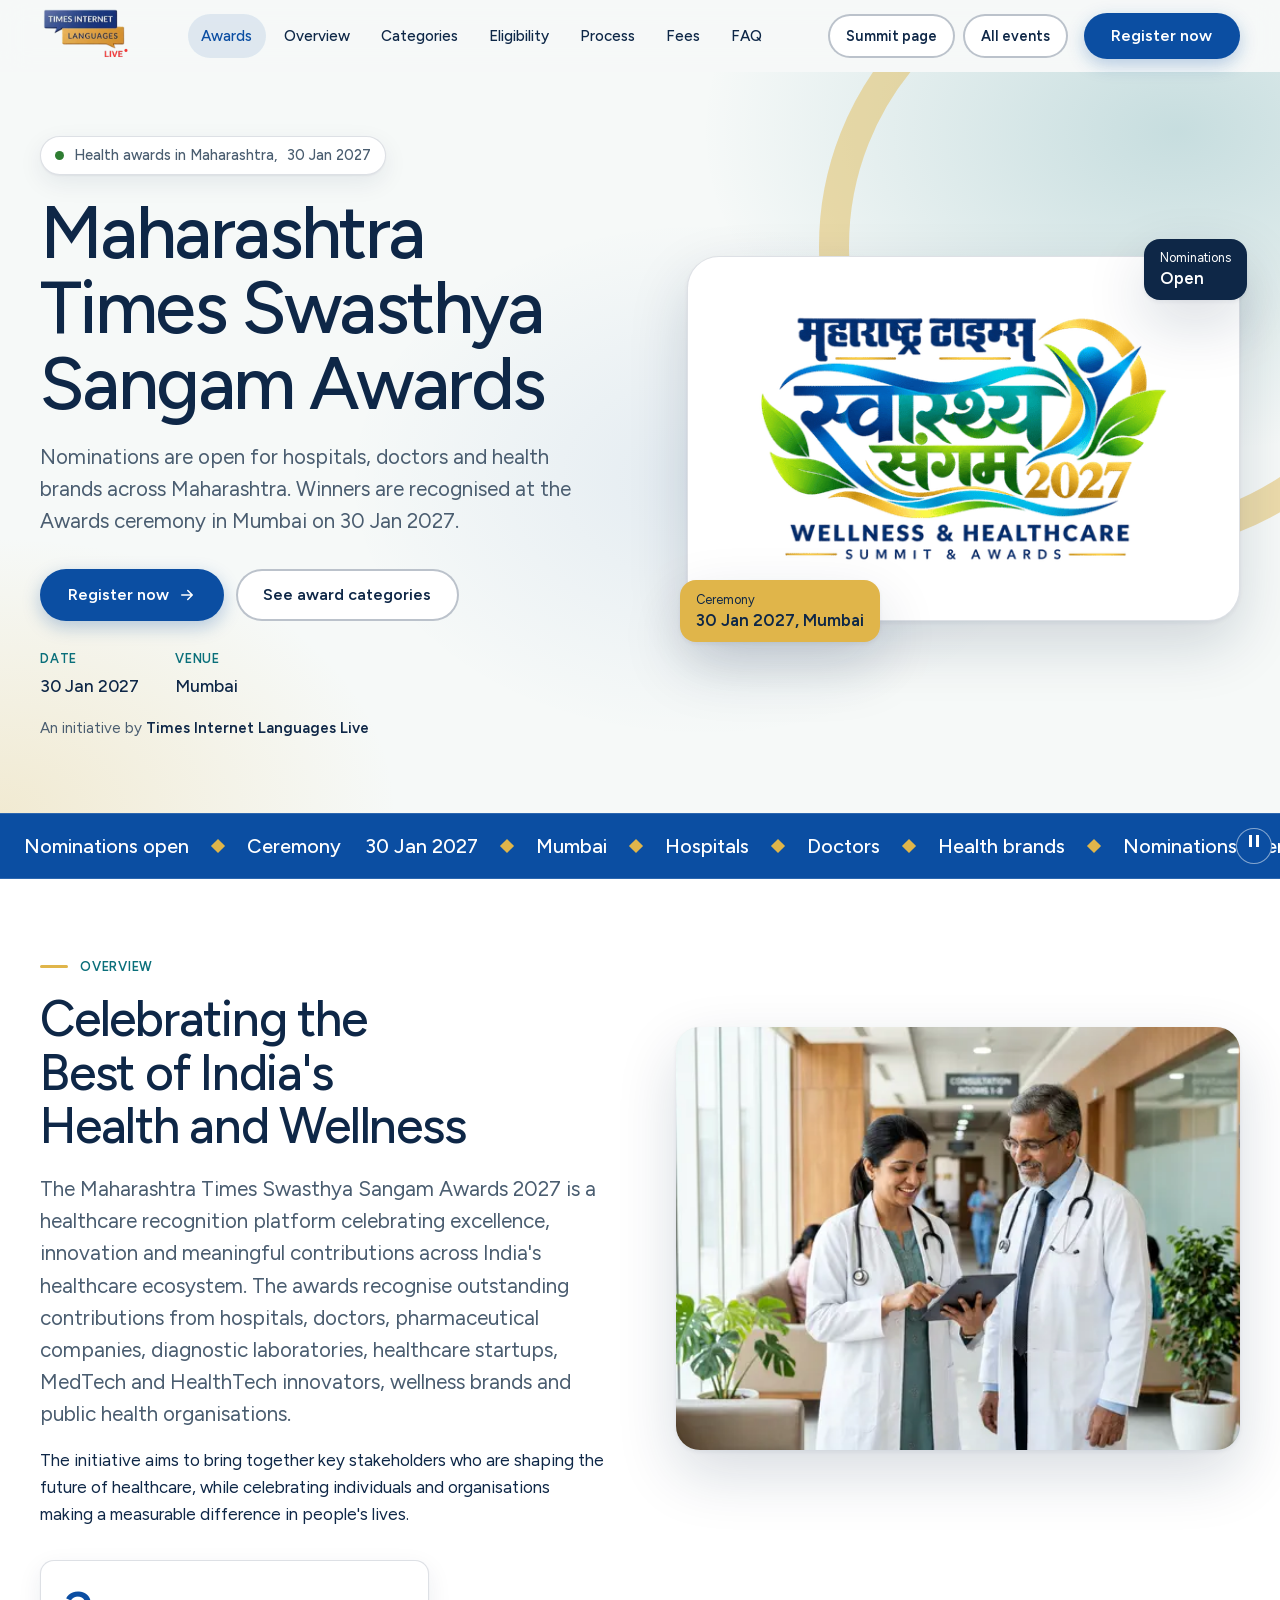
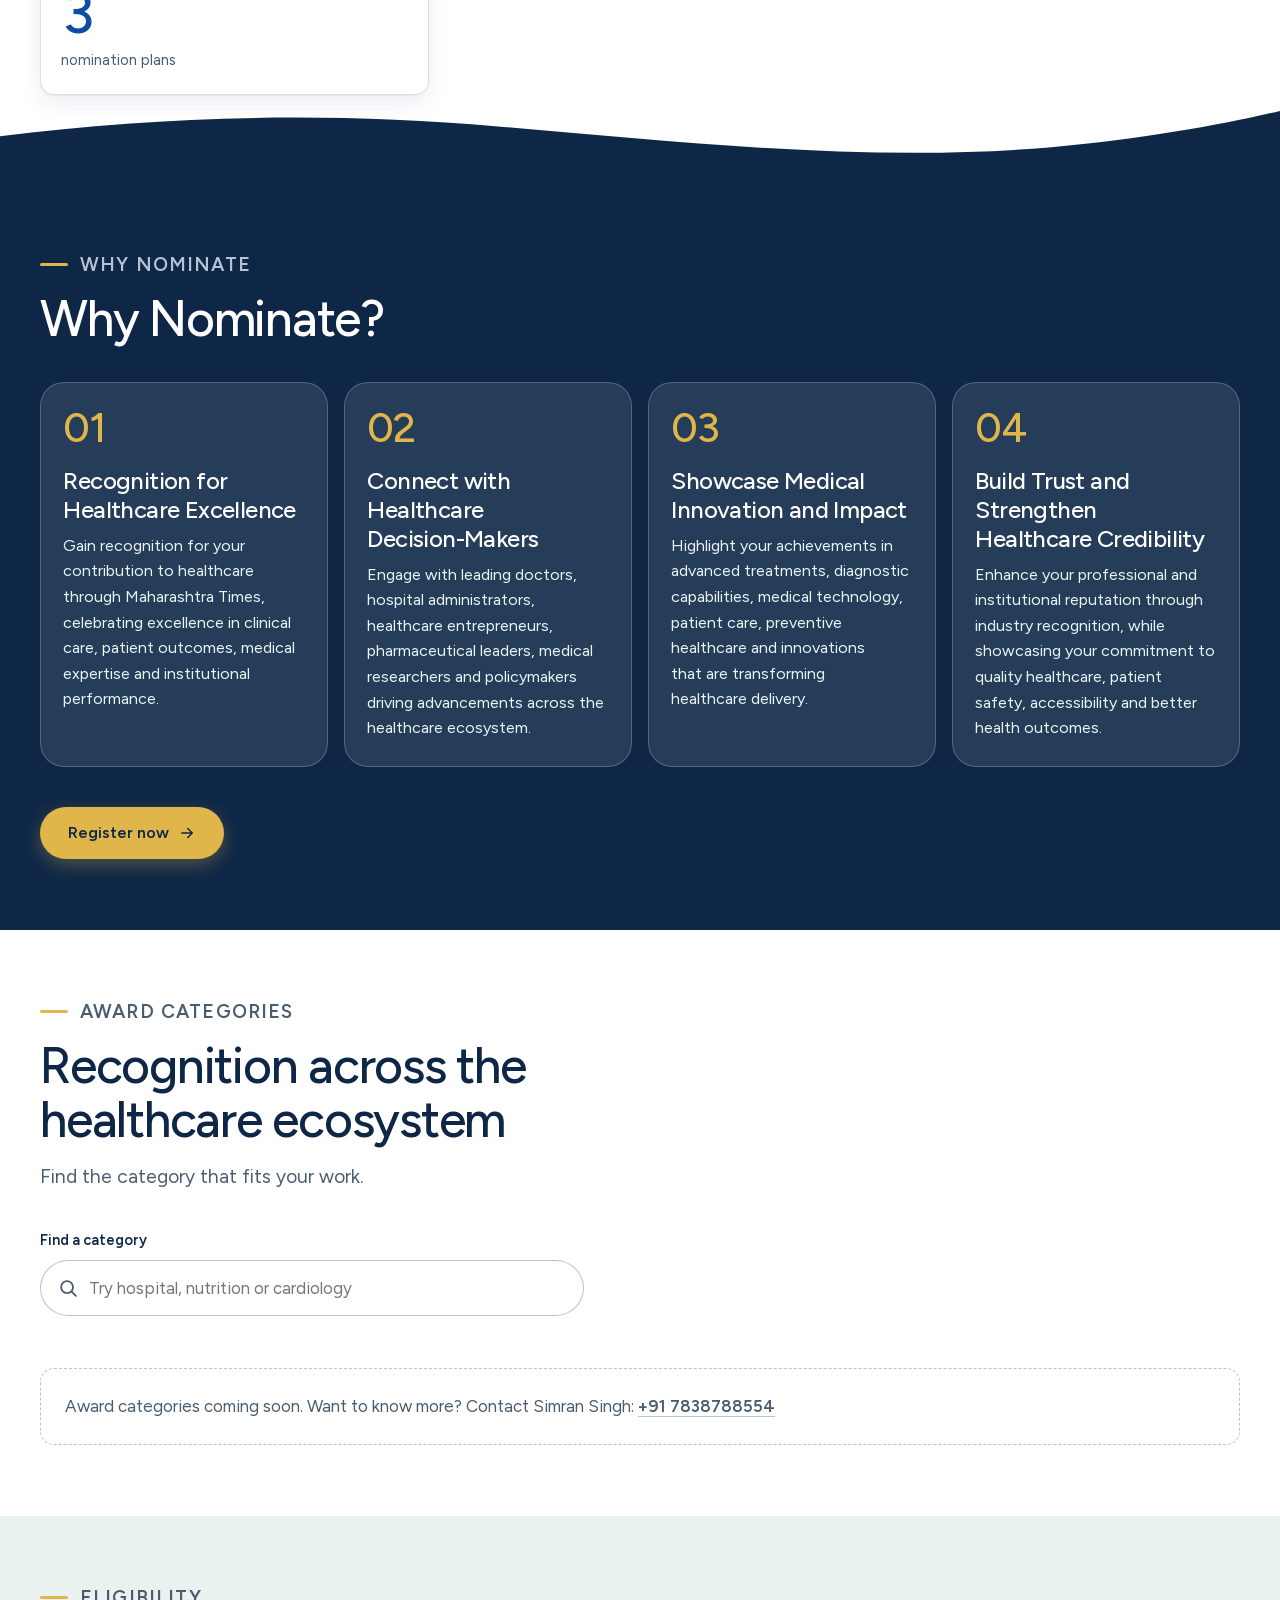
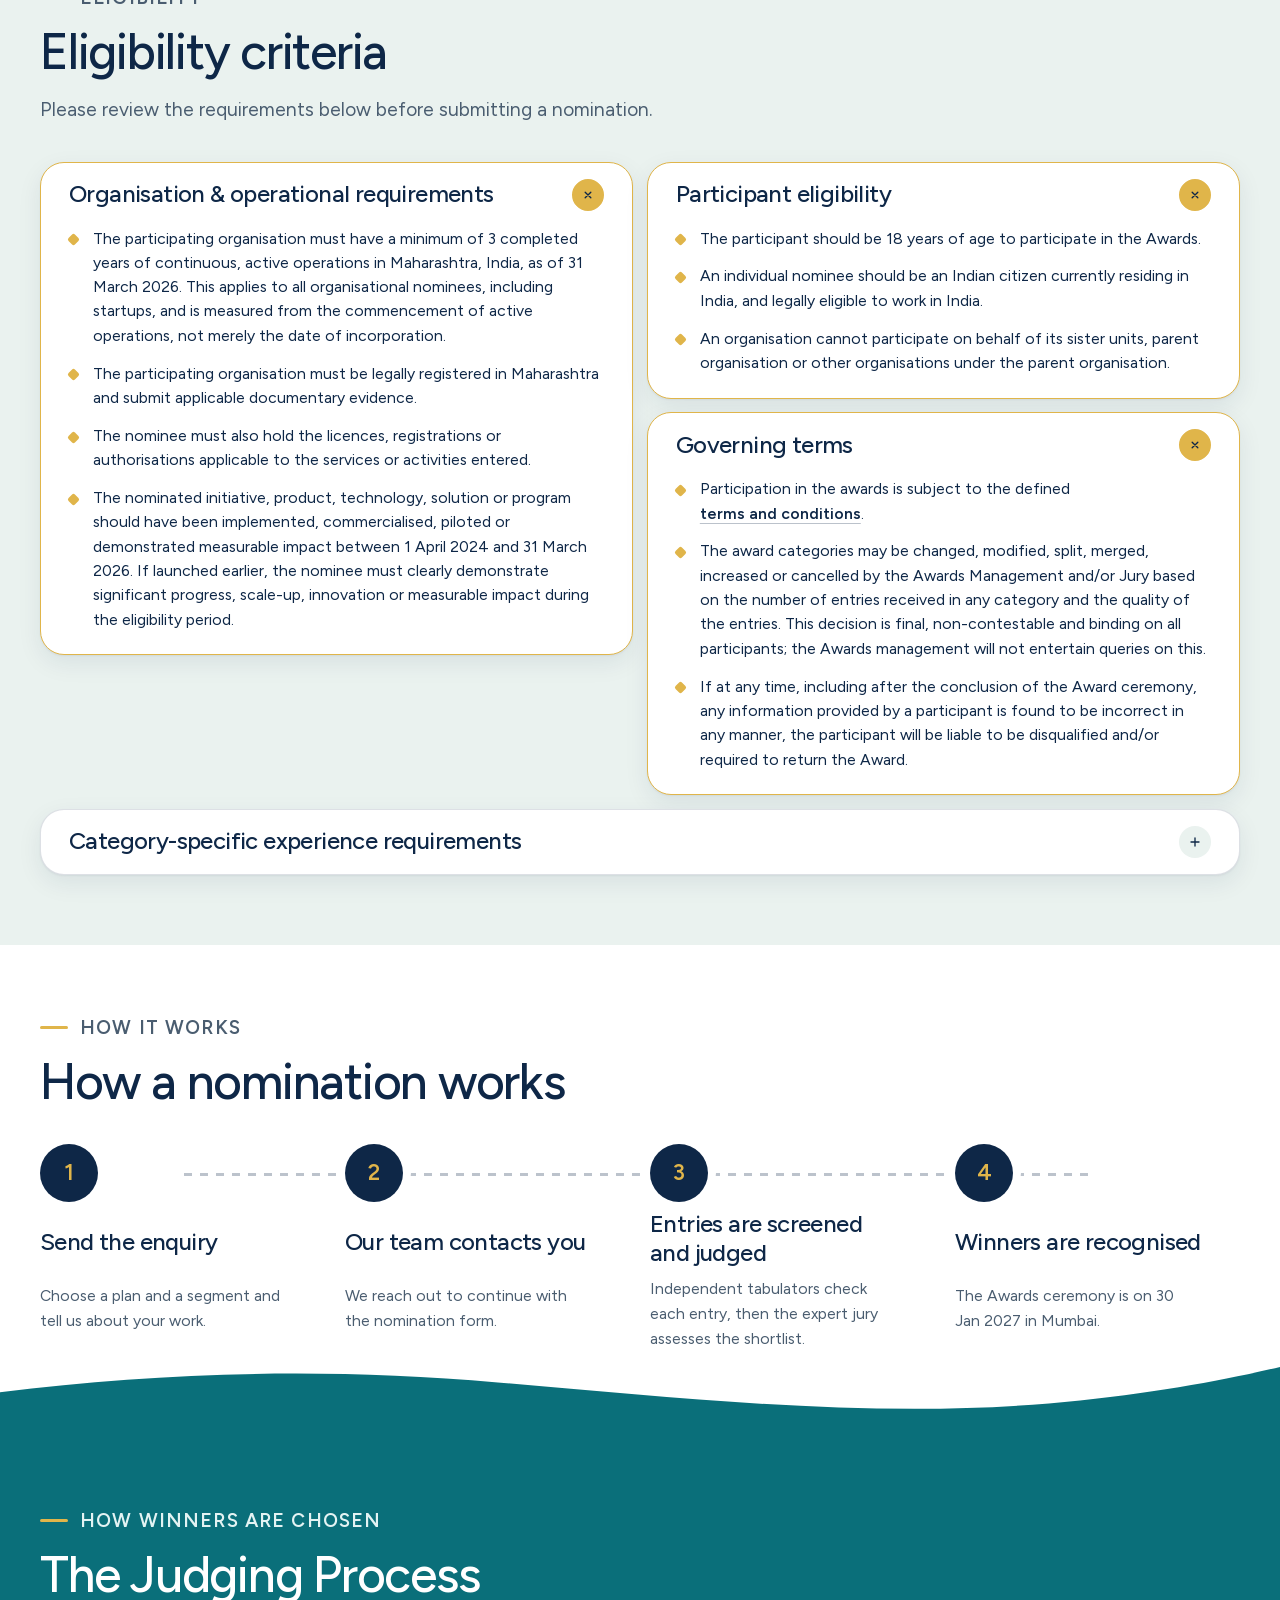
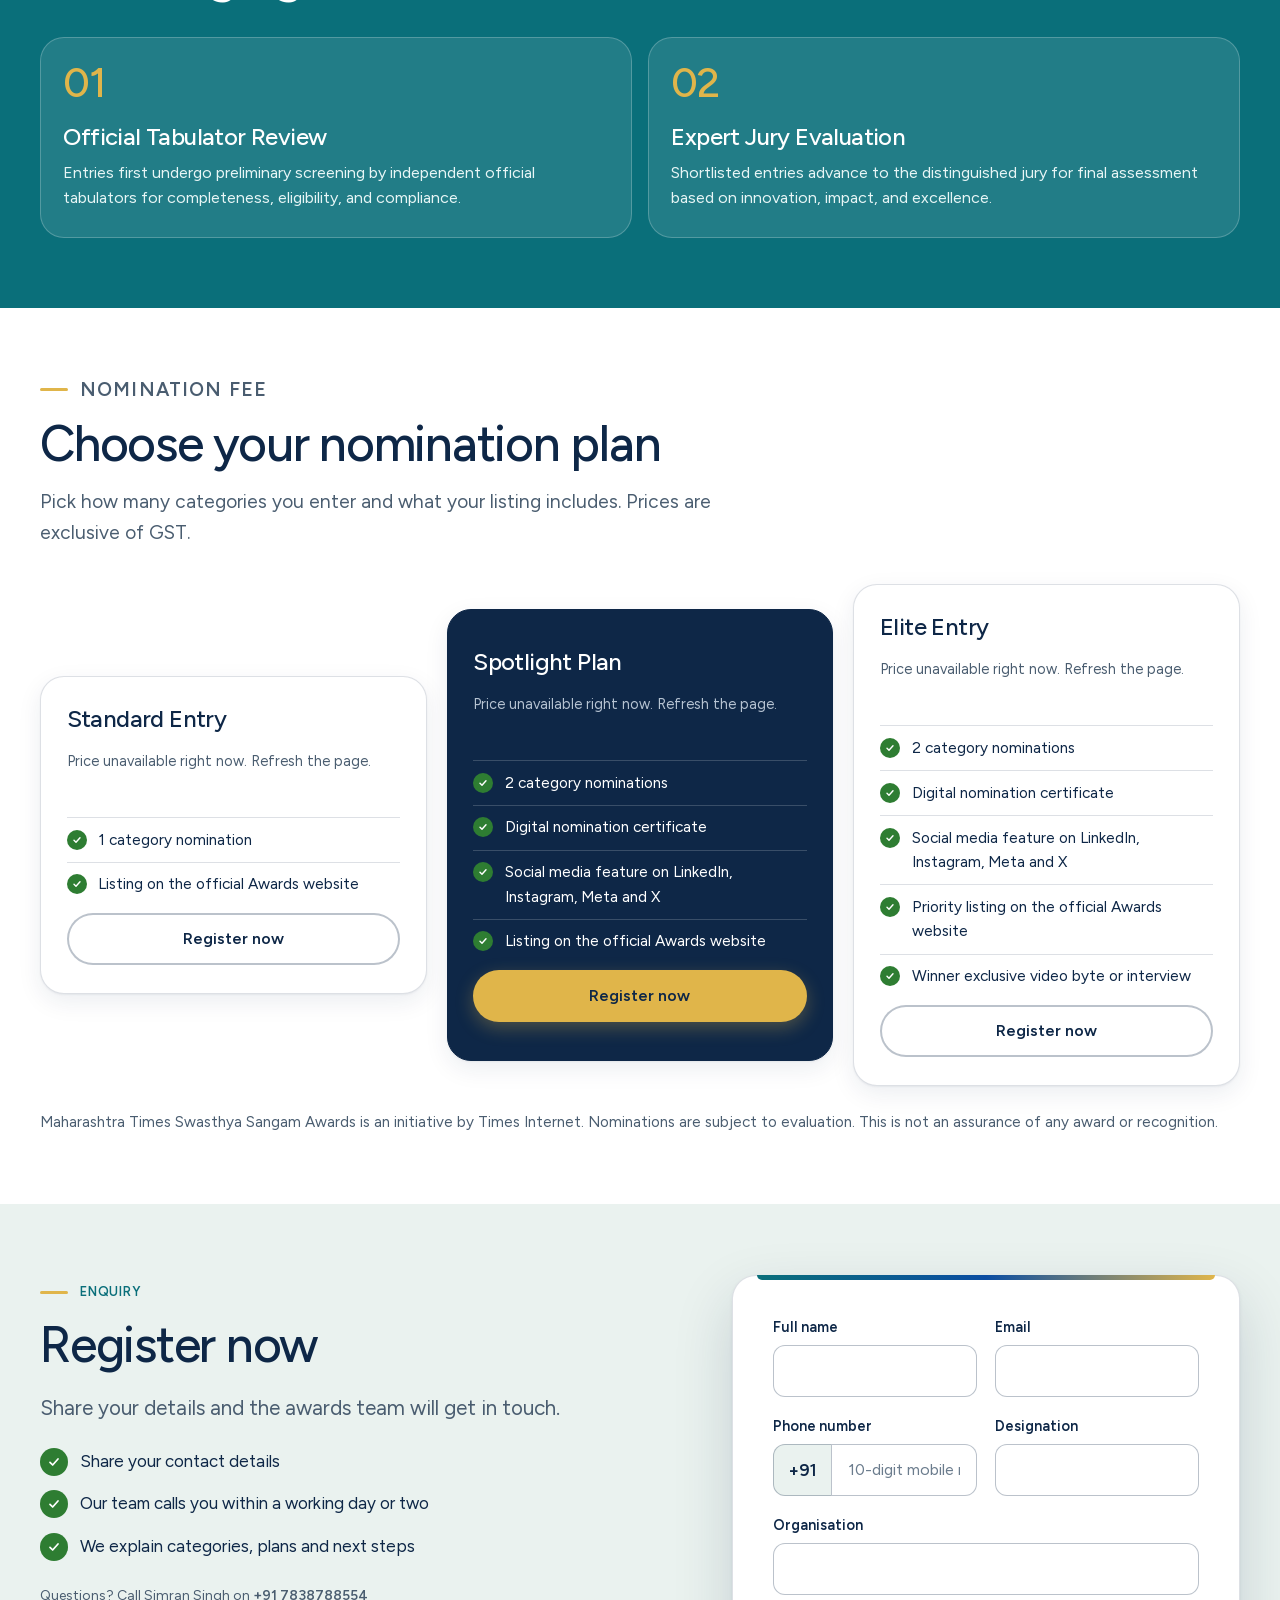
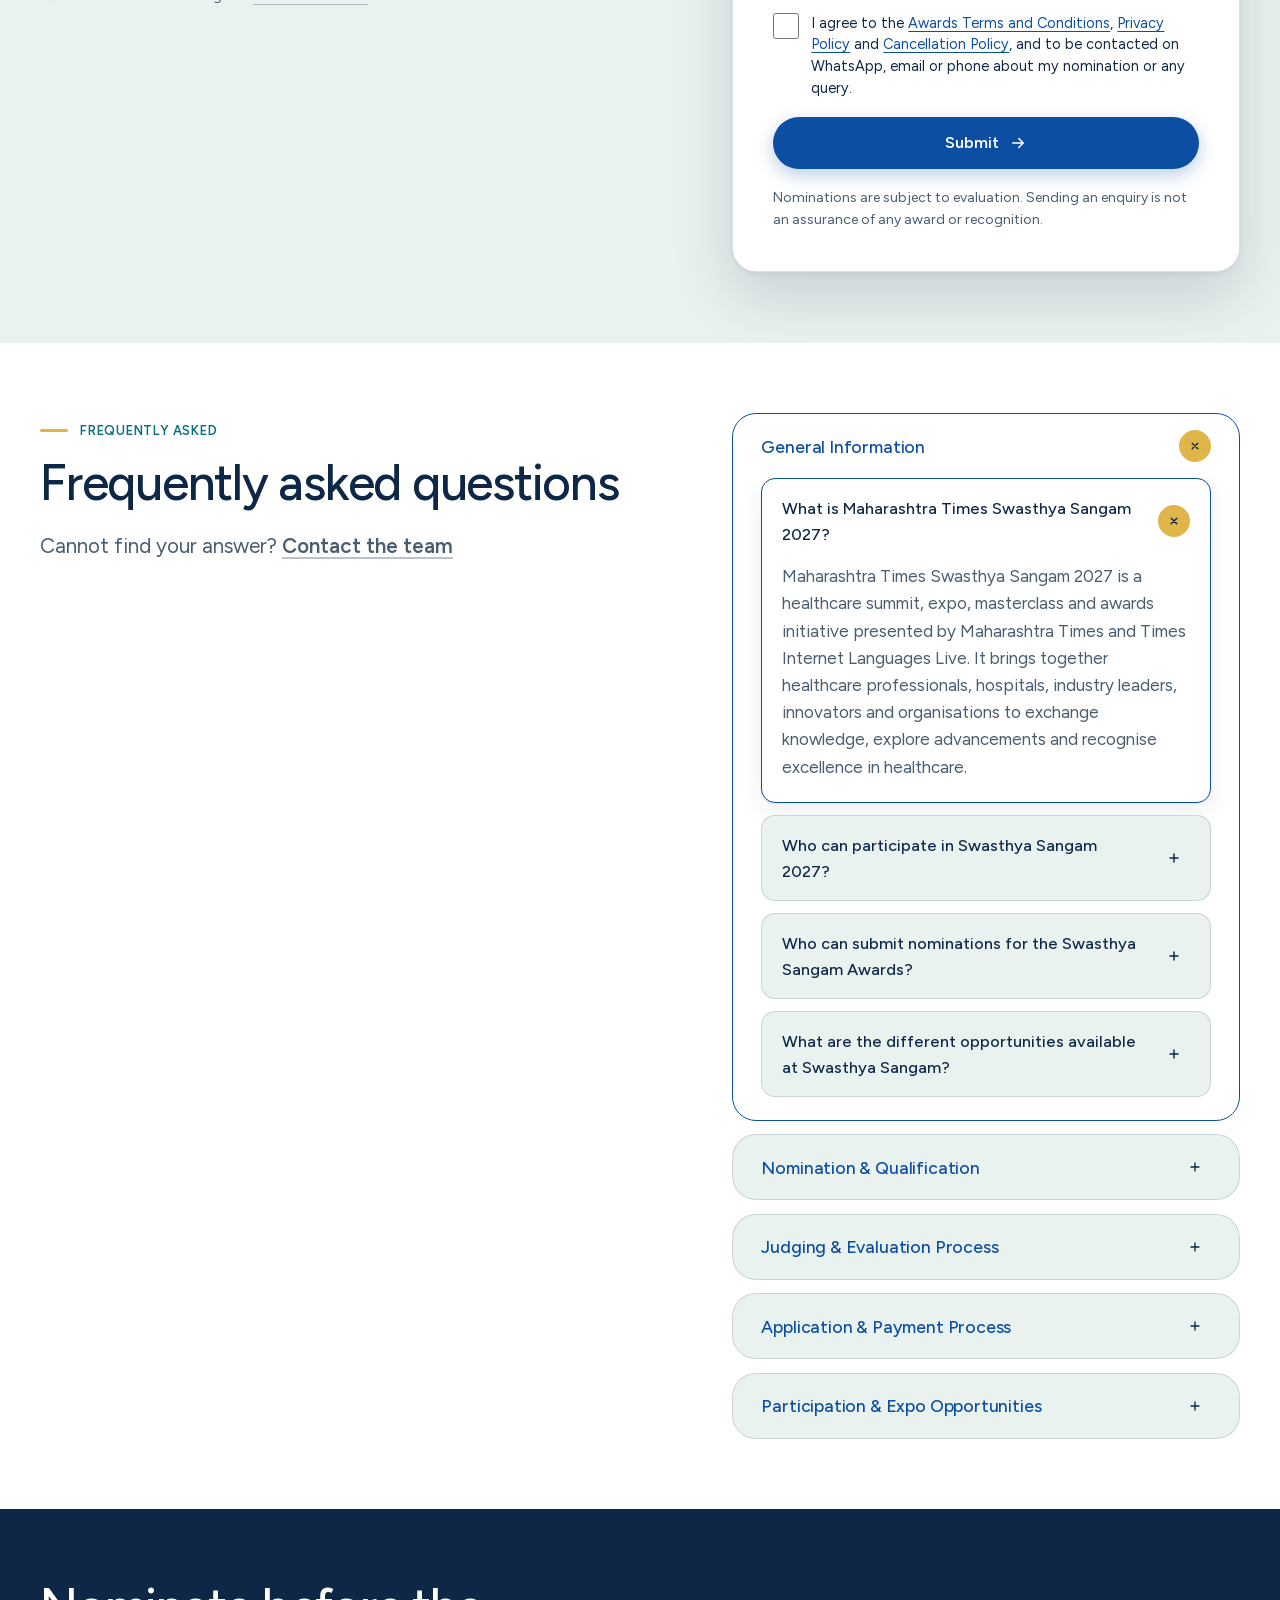
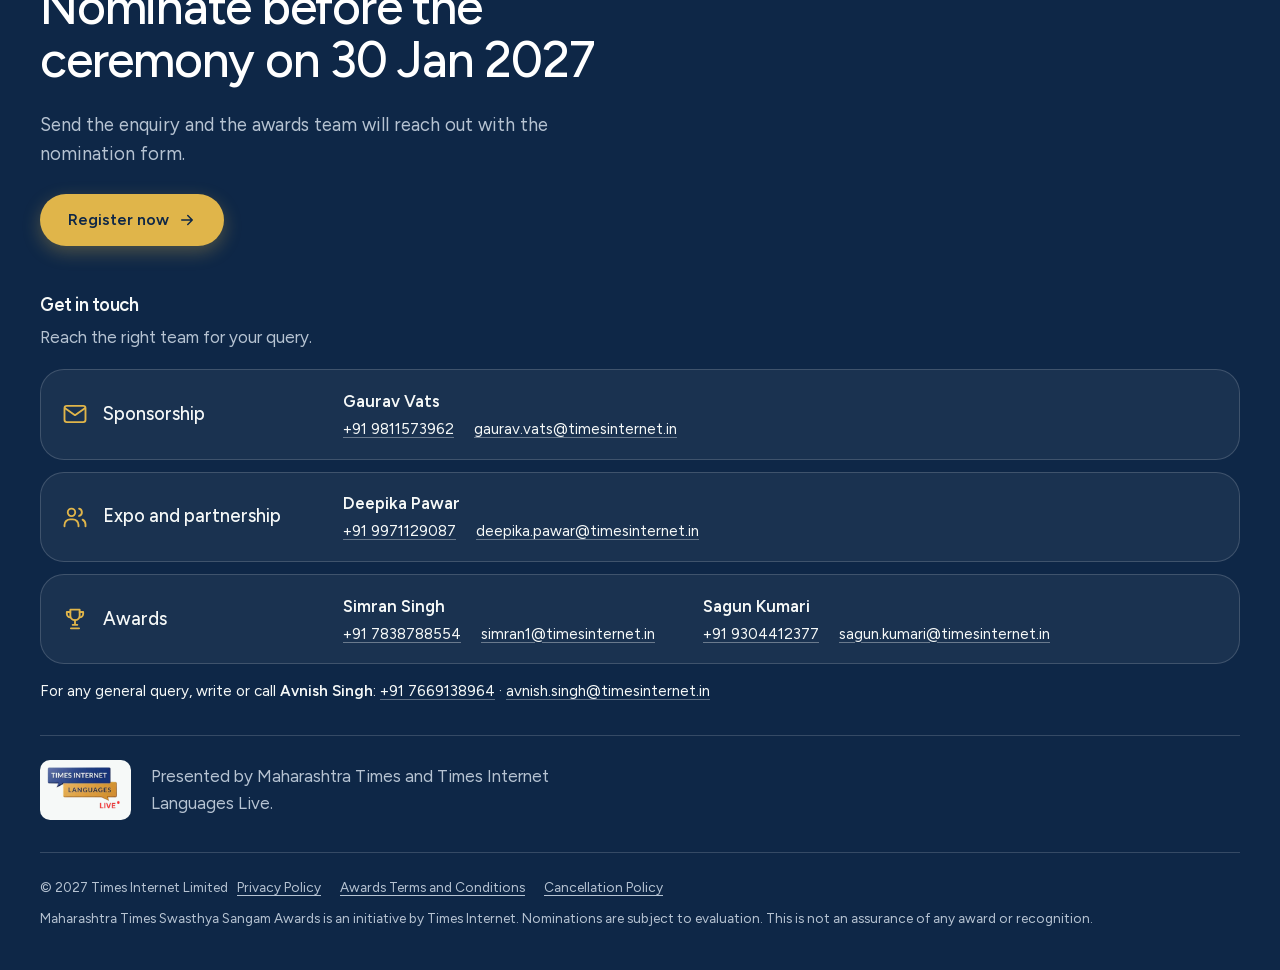
==== commit 9b4176d9: "Awards T&C page, accordions, lead-gen Awards form, journey-ordered sections and navs, mobile menu an" ====
--- a/awards.html
+++ b/awards.html
@@ -10,7 +10,7 @@
 <meta name="description" content="Nominate a hospital, doctor or health brand for the Maharashtra Times Swasthya Sangam Awards. See award categories, nomination plans and how winners are chosen.">
 <link rel="canonical" href="https://singhavi279.github.io/mt-health/awards.html">
 <meta property="og:url" content="https://singhavi279.github.io/mt-health/awards.html">
-<!-- TODO(content): if the site moves to its own domain (e.g. timeslanguages.in), update canonical, og:url, og:image, the JSON-LD urls, sitemap.xml, robots.txt and llms.txt -->
+<!-- TODO(content): go-live is https://timeslanguages.in/mthealth/ (this GitHub Pages address is the MVP for editorial review). Then change the base URL in four places: canonical, og:url, og:image and the Event JSON-LD urls. robots.txt, sitemap.xml and llms.txt are handled on timeslanguages.in. -->
 <meta property="og:type" content="website">
 <meta property="og:site_name" content="Maharashtra Times Swasthya Sangam">
 <meta property="og:locale" content="en_IN">
@@ -27,12 +27,11 @@
 <!-- TODO(analytics): GA4 snippet goes here. No tracking is loaded in the MVP. -->
 
 <script>document.documentElement.classList.add('js');setTimeout(function(){if(!window.__ssReady)document.documentElement.classList.add('no-reveal')},3000)</script>
-<link rel="preload" href="fonts/figtree-latin.woff2" as="font" type="font/woff2" crossorigin>
 <link rel="preload" as="image" href="img/event-logo.webp" fetchpriority="high">
 <link rel="preconnect" href="https://timeslanguages.in">
 <link rel="preconnect" href="https://api.indiatimes.com">
 <link rel="stylesheet" href="css/site.css">
-<script type="module" src="js/site.js"></script>
+<script defer src="js/site.js"></script>
 
 <script type="application/ld+json">
 {
@@ -63,11 +62,134 @@
   "@context": "https://schema.org",
   "@type": "FAQPage",
   "mainEntity": [
-    { "@type": "Question", "name": "Who can nominate?", "acceptedAnswer": { "@type": "Answer", "text": "Any hospital, doctor, brand or organisation that meets the eligibility rules." } },
-    { "@type": "Question", "name": "Is there a fee to nominate?", "acceptedAnswer": { "@type": "Answer", "text": "Yes. Each plan lists its fee and what it includes. Prices are exclusive of GST." } },
-    { "@type": "Question", "name": "How are winners picked?", "acceptedAnswer": { "@type": "Answer", "text": "An independent jury scores each nomination." } },
-    { "@type": "Question", "name": "Does a nomination guarantee an award?", "acceptedAnswer": { "@type": "Answer", "text": "No. Nominations are subject to evaluation, and a nomination is not an assurance of any award or recognition." } },
-    { "@type": "Question", "name": "Can I attend without a nomination?", "acceptedAnswer": { "@type": "Answer", "text": "Yes. Anyone can register to attend the summit." } }
+    {
+      "@type": "Question",
+      "name": "What is Maharashtra Times Swasthya Sangam 2027?",
+      "acceptedAnswer": {
+        "@type": "Answer",
+        "text": "Maharashtra Times Swasthya Sangam 2027 is a healthcare summit, expo, masterclass and awards initiative presented by Maharashtra Times and Times Internet Languages Live. It brings together healthcare professionals, hospitals, industry leaders, innovators and organisations to exchange knowledge, explore advancements and recognise excellence in healthcare."
+      }
+    },
+    {
+      "@type": "Question",
+      "name": "Who can participate in Swasthya Sangam 2027?",
+      "acceptedAnswer": {
+        "@type": "Answer",
+        "text": "Hospitals, doctors, healthcare professionals, medical institutions, healthcare brands, health-tech companies, startups, medical-device manufacturers and organisations associated with the healthcare and wellness sectors can explore participation opportunities."
+      }
+    },
+    {
+      "@type": "Question",
+      "name": "Who can submit nominations for the Swasthya Sangam Awards?",
+      "acceptedAnswer": {
+        "@type": "Answer",
+        "text": "Hospitals, doctors, healthcare professionals, healthcare organisations, medical institutions, startups and brands can submit nominations under the relevant award categories, subject to the applicable eligibility requirements."
+      }
+    },
+    {
+      "@type": "Question",
+      "name": "What are the different opportunities available at Swasthya Sangam?",
+      "acceptedAnswer": {
+        "@type": "Answer",
+        "text": "Swasthya Sangam offers opportunities to participate in the awards, explore exhibition and showcase opportunities, and engage through summit and masterclass-related participation. Organisations can connect with the organising team to understand the available opportunities."
+      }
+    },
+    {
+      "@type": "Question",
+      "name": "Is there a fee for submitting nominations?",
+      "acceptedAnswer": {
+        "@type": "Answer",
+        "text": "Yes. Three nomination plans are available — Standard Entry, Spotlight Plan and Elite Entry, each with early-bird and actual pricing exclusive of GST. See the nomination plans above for current pricing and what each plan includes."
+      }
+    },
+    {
+      "@type": "Question",
+      "name": "What is the difference between the available nomination plans?",
+      "acceptedAnswer": {
+        "@type": "Answer",
+        "text": "Standard Entry: One category nomination and listing on the official Awards website. Spotlight Plan: Two category nominations, a digital nomination certificate, social media feature and website listing. Elite Entry: Two category nominations, a digital nomination certificate, social media feature, priority website listing and an exclusive winner video byte/interview."
+      }
+    },
+    {
+      "@type": "Question",
+      "name": "Can an organisation nominate in multiple award categories?",
+      "acceptedAnswer": {
+        "@type": "Answer",
+        "text": "Yes. The Standard Entry plan includes one category nomination, while the Spotlight and Elite plans include two category nominations. Organisations can select the plan that best suits their nomination requirements."
+      }
+    },
+    {
+      "@type": "Question",
+      "name": "Does submitting a nomination guarantee an award?",
+      "acceptedAnswer": {
+        "@type": "Answer",
+        "text": "No. All nominations are subject to evaluation. Submitting a nomination does not guarantee an award or recognition. Final recognition is based on the evaluation process."
+      }
+    },
+    {
+      "@type": "Question",
+      "name": "How are the award winners selected?",
+      "acceptedAnswer": {
+        "@type": "Answer",
+        "text": "Nominations are evaluated based on their relevance, achievements, contributions and merit in the respective award categories. The selection process determines the organisations and individuals recognised for their contributions to the healthcare sector."
+      }
+    },
+    {
+      "@type": "Question",
+      "name": "Will every organisation that submits a nomination receive an award?",
+      "acceptedAnswer": {
+        "@type": "Answer",
+        "text": "No. Only nominations that meet the evaluation requirements will be considered for recognition. Participation in the nomination process does not guarantee selection as a winner."
+      }
+    },
+    {
+      "@type": "Question",
+      "name": "How can I submit a nomination?",
+      "acceptedAnswer": {
+        "@type": "Answer",
+        "text": "Visit the official Awards & Nominations page, explore the available nomination plans, select your preferred plan and click on Start a nomination. Submit your details, and the awards team will contact you with the next steps."
+      }
+    },
+    {
+      "@type": "Question",
+      "name": "How can I inquire about nomination fees and payment?",
+      "acceptedAnswer": {
+        "@type": "Answer",
+        "text": "You can contact the awards nomination team for details regarding nomination plans, applicable GST, payment and the next steps in the application process."
+      }
+    },
+    {
+      "@type": "Question",
+      "name": "Whom should I contact for nomination-related queries?",
+      "acceptedAnswer": {
+        "@type": "Answer",
+        "text": "For nomination-related enquiries, you can contact Simran Singh at +91 7838788554 or simran1@timesinternet.in."
+      }
+    },
+    {
+      "@type": "Question",
+      "name": "Can organisations participate without submitting an award nomination?",
+      "acceptedAnswer": {
+        "@type": "Answer",
+        "text": "Yes. Organisations interested in summit participation, exhibition opportunities and other forms of association can connect with the organising team to explore the available options."
+      }
+    },
+    {
+      "@type": "Question",
+      "name": "Can healthcare brands and organisations showcase their products and services?",
+      "acceptedAnswer": {
+        "@type": "Answer",
+        "text": "Yes. Healthcare brands, hospitals, health-tech companies and other relevant organisations can enquire about exhibition and showcase opportunities to present their products, services and innovations."
+      }
+    },
+    {
+      "@type": "Question",
+      "name": "How can I enquire about partnership and Expo opportunities?",
+      "acceptedAnswer": {
+        "@type": "Answer",
+        "text": "For partnership, participation and Expo-related enquiries, you can contact Deepika Pawar at +91 9971129087 or deepika.pawar@timesinternet.in."
+      }
+    }
   ]
 }
 </script>
@@ -81,14 +203,17 @@
       <img src="https://timeslanguages.in/assets/timeslang/assets/langlive.png" onerror="this.onerror=null;this.src='img/langlive-fallback.webp'" width="517" height="323" alt="Times Internet Languages Live" fetchpriority="low" decoding="async">
     </a>
     <nav class="nav" id="nav" aria-label="Main">
-      <a href="index.html">Summit</a>
-      <a href="awards.html" aria-current="page">Awards</a>
+      <a href="#top" aria-current="page">Awards</a>
+      <a href="#overview">Overview</a>
       <a href="#categories">Categories</a>
-      <a href="#plans">Plans</a>
+      <a href="#eligibility">Eligibility</a>
+      <a href="#how">Process</a>
+      <a href="#plans">Fees</a>
       <a href="#faq">FAQ</a>
-      <a href="#contact">Contact</a>
+      <div class="nav__more"><a class="btn btn--ghost" href="index.html" data-track="switch_page">Summit page</a><a class="btn btn--ghost" href="https://timeslanguages.in" data-track="all_events">All events</a></div>
     </nav>
-    <a class="btn btn--primary bar__cta" href="#nominate" data-track="nominate_nav">Start a nomination</a>
+    <div class="bar__links"><a class="btn btn--ghost" href="index.html" data-track="switch_page">Summit page</a><a class="btn btn--ghost" href="https://timeslanguages.in" data-track="all_events">All events</a></div>
+    <a class="btn btn--primary bar__cta" href="#nominate" data-track="register_nav">Register now</a>
     <button class="burger" type="button" aria-expanded="false" aria-controls="nav" aria-label="Menu"><span></span><span></span></button>
   </div>
   <div class="progress" aria-hidden="true"><i></i></div>
@@ -103,9 +228,11 @@
         <h1 id="hero-h" class="rise" style="--i:1">Maharashtra Times Swasthya Sangam Awards</h1>
         <p class="lead rise" style="--i:2">Nominations are open for hospitals, doctors and health brands across Maharashtra. Winners are recognised at the Awards ceremony in Mumbai on <time datetime="2027-01-30">30 Jan 2027</time>.</p>
         <div class="btn-row rise" style="--i:3">
-          <a class="btn btn--primary" href="#nominate" data-track="nominate_hero">Start a nomination<svg viewBox="0 0 24 24" aria-hidden="true"><path d="M5 12h14M13 6l6 6-6 6"/></svg></a>
+          <a class="btn btn--primary" href="#nominate" data-track="register_hero">Register now<svg viewBox="0 0 24 24" aria-hidden="true"><path d="M5 12h14M13 6l6 6-6 6"/></svg></a>
           <a class="btn btn--ghost" href="#categories" data-track="categories_hero">See award categories</a>
         </div>
+        <dl class="facts rise" style="--i:4"><div><dt>Date</dt><dd><time datetime="2027-01-30">30 Jan 2027</time></dd></div><div><dt>Venue</dt><dd>Mumbai</dd></div></dl>
+        <p class="credit rise" style="--i:5">An initiative by <b>Times Internet Languages Live</b></p>
       </div>
       <div class="hero__card rise" style="--i:2">
         <img src="img/event-logo.webp" width="480" height="285" alt="Swasthya Sangam 2027 by Maharashtra Times: Wellness and Healthcare Summit and Awards" fetchpriority="high" decoding="async">
@@ -129,6 +256,41 @@
     <button class="ticker__pause" type="button" aria-pressed="false" aria-label="Pause scrolling text">Pause</button>
   </div>
 
+  <section class="band band--white" id="overview" aria-labelledby="overview-h">
+    <div class="wrap">
+      <div class="split">
+        <div>
+          <p class="eyebrow reveal">Overview</p>
+          <h2 id="overview-h" class="reveal" style="--i:1; margin-block: 1rem 1.25rem">Celebrating the Best of India's Health and Wellness</h2>
+          <p class="lead muted reveal" style="--i:2">The Maharashtra Times Swasthya Sangam Awards 2027 is a healthcare recognition platform celebrating excellence, innovation and meaningful contributions across India's healthcare ecosystem. The awards recognise outstanding contributions from hospitals, doctors, pharmaceutical companies, diagnostic laboratories, healthcare startups, MedTech and HealthTech innovators, wellness brands and public health organisations.</p>
+          <p class="reveal" style="--i:3; margin-top: 1rem">The initiative aims to bring together key stakeholders who are shaping the future of healthcare, while celebrating individuals and organisations making a measurable difference in people's lives.</p>
+        </div>
+        <figure class="photo photo--ratio reveal" style="--i:2"><img src="img/attend-doctors-1000.webp" srcset="img/attend-doctors-560.webp 560w, img/attend-doctors-1000.webp 1000w" sizes="(min-width: 900px) 560px, 100vw" width="1000" height="667" alt="Two Indian doctors in white coats reviewing a tablet together in a hospital corridor" loading="lazy" decoding="async" data-source="stand-in" data-subject="doctors"></figure>
+      </div>
+      <ul class="stats stats--3" data-stagger>
+        <li hidden><b data-count="0" data-count-api="segments">0</b><span>segments</span></li>
+        <li hidden><b data-count="0" data-count-api="categories">0</b><span>award categories</span></li>
+        <li><b data-count="3">3</b><span>nomination plans</span></li>
+      </ul>
+    </div>
+  </section>
+
+  <section class="band band--navy band--wave" id="why" aria-labelledby="why-h">
+    <div class="wrap">
+      <div class="head reveal">
+        <p class="eyebrow">Why nominate</p>
+        <h2 id="why-h">Why Nominate?</h2>
+      </div>
+      <ul class="themes themes--4" data-stagger>
+        <li class="theme"><h3>Recognition for Healthcare Excellence</h3><p>Gain recognition for your contribution to healthcare through Maharashtra Times, celebrating excellence in clinical care, patient outcomes, medical expertise and institutional performance.</p></li>
+        <li class="theme"><h3>Connect with Healthcare Decision-Makers</h3><p>Engage with leading doctors, hospital administrators, healthcare entrepreneurs, pharmaceutical leaders, medical researchers and policymakers driving advancements across the healthcare ecosystem.</p></li>
+        <li class="theme"><h3>Showcase Medical Innovation and Impact</h3><p>Highlight your achievements in advanced treatments, diagnostic capabilities, medical technology, patient care, preventive healthcare and innovations that are transforming healthcare delivery.</p></li>
+        <li class="theme"><h3>Build Trust and Strengthen Healthcare Credibility</h3><p>Enhance your professional and institutional reputation through industry recognition, while showcasing your commitment to quality healthcare, patient safety, accessibility and better health outcomes.</p></li>
+      </ul>
+      <div class="btn-row reveal" style="margin-top: 2.5rem"><a class="btn btn--gold" href="#nominate" data-track="register_why">Register now<svg viewBox="0 0 24 24" aria-hidden="true"><path d="M5 12h14M13 6l6 6-6 6"/></svg></a></div>
+    </div>
+  </section>
+
   <section class="band band--white" id="categories" aria-labelledby="categories-h">
     <div class="wrap">
       <div class="head reveal">
@@ -146,7 +308,84 @@
     </div>
   </section>
 
-  <section class="band band--tint" id="plans" aria-labelledby="plans-h">
+  <section class="band band--tint" id="eligibility" aria-labelledby="eligibility-h">
+    <div class="wrap">
+      <div class="head reveal">
+        <p class="eyebrow">Eligibility</p>
+        <h2 id="eligibility-h">Eligibility criteria</h2>
+        <p>Please review the requirements below before submitting a nomination.</p>
+      </div>
+      <div class="elig" data-stagger>
+        <details class="elig__card elig__card--org" open><summary><h3>Organisation &amp; operational requirements</h3></summary><div class="acc__body">
+          <ul class="rules">
+              <li>The participating organisation must have a minimum of 3 completed years of continuous, active operations in Maharashtra, India, as of 31 March 2026. This applies to all organisational nominees, including startups, and is measured from the commencement of active operations, not merely the date of incorporation.</li>
+              <li>The participating organisation must be legally registered in Maharashtra and submit applicable documentary evidence.</li>
+              <li>The nominee must also hold the licences, registrations or authorisations applicable to the services or activities entered.</li>
+              <li>The nominated initiative, product, technology, solution or program should have been implemented, commercialised, piloted or demonstrated measurable impact between 1 April 2024 and 31 March 2026. If launched earlier, the nominee must clearly demonstrate significant progress, scale-up, innovation or measurable impact during the eligibility period.</li>
+          </ul>
+        </div></details>
+        <details class="elig__card" open><summary><h3>Participant eligibility</h3></summary><div class="acc__body">
+          <ul class="rules">
+              <li>The participant should be 18 years of age to participate in the Awards.</li>
+              <li>An individual nominee should be an Indian citizen currently residing in India, and legally eligible to work in India.</li>
+              <li>An organisation cannot participate on behalf of its sister units, parent organisation or other organisations under the parent organisation.</li>
+          </ul>
+        </div></details>
+        <details class="elig__card elig__card--gov" open><summary><h3>Governing terms</h3></summary><div class="acc__body">
+          <ul class="rules">
+              <li>Participation in the awards is subject to the defined <a class="link" href="awards/tnc/index.html">terms and conditions</a>.</li>
+              <li>The award categories may be changed, modified, split, merged, increased or cancelled by the Awards Management and/or Jury based on the number of entries received in any category and the quality of the entries. This decision is final, non-contestable and binding on all participants; the Awards management will not entertain queries on this.</li>
+              <li>If at any time, including after the conclusion of the Award ceremony, any information provided by a participant is found to be incorrect in any manner, the participant will be liable to be disqualified and/or required to return the Award.</li>
+          </ul>
+        </div></details>
+        <details class="elig__card elig__card--wide"><summary><h3>Category-specific experience requirements</h3></summary><div class="acc__body">
+          <p class="muted">Unless stated otherwise, experience is measured as of 31 March 2026.</p>
+          <ul class="rules rules--cols">
+              <li><b>Healthcare Institution of the Year</b><span>The participating hospital must have a minimum of 5 completed years of continuous, active healthcare operations.</span></li>
+              <li><b>Clinical Excellence Award</b><span>The nominee must have a minimum of 5 completed years of clinical practice relevant to the nominated specialty.</span></li>
+              <li><b>Nursing Excellence Award</b><span>The nominee must have a minimum of 3 completed years of relevant nursing practice.</span></li>
+              <li><b>Healthcare Leadership Award</b><span>The nominee must have a minimum of 10 completed years of relevant healthcare leadership experience.</span></li>
+              <li><b>Yoga Practitioner of the Year</b><span>The nominee must have a minimum of 3 completed years of relevant professional yoga practice.</span></li>
+              <li><b>Nutrition &amp; Public Health Leadership Award</b><span>The nominee must have a minimum of 3 completed years of relevant professional work in nutrition or public health.</span></li>
+              <li><b>Excellence in Psychological Care</b><span>The nominee must have a minimum of 3 completed years of relevant psychological-care practice.</span></li>
+              <li><b>AYUSH Leadership Award</b><span>The nominee must have a minimum of 3 completed years of relevant practice or professional work in the nominated AYUSH discipline.</span></li>
+              <li><b>Dietitian of the Year</b><span>The nominee must have a minimum of 3 completed years of relevant clinical dietetics or clinical nutrition practice.</span></li>
+              <li><b>Emerging Hospital of the Year</b><span>The nominated organisation must have completed at least 3 years and no more than 5 years of active hospital operations.</span></li>
+          </ul>
+        </div></details>
+      </div>
+    </div>
+  </section>
+
+  <section class="band band--white" id="how" aria-labelledby="how-h">
+    <div class="wrap">
+      <div class="head reveal">
+        <p class="eyebrow">How it works</p>
+        <h2 id="how-h">How a nomination works</h2>
+      </div>
+      <ol class="steps" data-stagger>
+        <li class="step"><h3>Send the enquiry</h3><p>Choose a plan and a segment and tell us about your work.</p></li>
+        <li class="step"><h3>Our team contacts you</h3><p>We reach out to continue with the nomination form.</p></li>
+        <li class="step"><h3>Entries are screened and judged</h3><p>Independent tabulators check each entry, then the expert jury assesses the shortlist.</p></li>
+        <li class="step"><h3>Winners are recognised</h3><p>The Awards ceremony is on <time datetime="2027-01-30">30 Jan 2027</time> in Mumbai.</p></li>
+      </ol>
+    </div>
+  </section>
+
+  <section class="band band--teal band--wave" id="judging" aria-labelledby="judging-h">
+    <div class="wrap">
+      <div class="head reveal">
+        <p class="eyebrow">How winners are chosen</p>
+        <h2 id="judging-h">The Judging Process</h2>
+      </div>
+      <ul class="themes themes--2" data-stagger>
+        <li class="theme"><h3>Official Tabulator Review</h3><p>Entries first undergo preliminary screening by independent official tabulators for completeness, eligibility, and compliance.</p></li>
+        <li class="theme"><h3>Expert Jury Evaluation</h3><p>Shortlisted entries advance to the distinguished jury for final assessment based on innovation, impact, and excellence.</p></li>
+      </ul>
+    </div>
+  </section>
+
+  <section class="band band--white" id="plans" aria-labelledby="plans-h">
     <div class="wrap">
       <div class="head reveal">
         <p class="eyebrow">Nomination fee</p>
@@ -157,61 +396,34 @@
       <div class="plans" data-stagger>
         <article class="plan" data-plan="standard" data-pcode="mt_health_std_plan">
           <h3>Standard Entry</h3>
+          <p class="plan__badge" hidden>Early Bird Offer</p>
           <div class="plan__price" data-price aria-live="polite"><small>Loading price</small></div>
           <ul class="plan__list"><li>1 category nomination</li><li>Listing on the official Awards website</li></ul>
-          <a class="btn btn--ghost" href="#nominate" data-choose-plan="standard" data-track="plan_standard">Start with this plan</a>
+          <a class="btn btn--ghost" href="#nominate" data-track="plan_standard">Register now</a>
         </article>
         <article class="plan plan--feat" data-plan="spotlight" data-pcode="mt_health_spot_plan">
           <h3>Spotlight Plan</h3>
+          <p class="plan__badge" hidden>Early Bird Offer</p>
           <div class="plan__price" data-price aria-live="polite"><small>Loading price</small></div>
           <ul class="plan__list">
             <li>2 category nominations</li><li>Digital nomination certificate</li>
             <li>Social media feature on LinkedIn, Instagram, Meta and X</li><li>Listing on the official Awards website</li>
           </ul>
-          <a class="btn btn--gold" href="#nominate" data-choose-plan="spotlight" data-track="plan_spotlight">Start with this plan</a>
+          <a class="btn btn--gold" href="#nominate" data-track="plan_spotlight">Register now</a>
         </article>
         <article class="plan" data-plan="elite" data-pcode="mt_health_elite_plan">
           <h3>Elite Entry</h3>
+          <p class="plan__badge" hidden>Early Bird Offer</p>
           <div class="plan__price" data-price aria-live="polite"><small>Loading price</small></div>
           <ul class="plan__list">
             <li>2 category nominations</li><li>Digital nomination certificate</li>
             <li>Social media feature on LinkedIn, Instagram, Meta and X</li><li>Priority listing on the official Awards website</li>
             <li>Winner exclusive video byte or interview</li>
           </ul>
-          <a class="btn btn--ghost" href="#nominate" data-choose-plan="elite" data-track="plan_elite">Start with this plan</a>
+          <a class="btn btn--ghost" href="#nominate" data-track="plan_elite">Register now</a>
         </article>
       </div>
-      <p class="plans-note reveal">Nominations are subject to evaluation. A plan is not an assurance of any award or recognition.</p>
-    </div>
-  </section>
-
-  <section class="band band--white" id="how" aria-labelledby="how-h">
-    <div class="wrap">
-      <div class="head reveal">
-        <p class="eyebrow">How it works</p>
-        <h2 id="how-h">How a nomination works</h2>
-      </div>
-      <ol class="steps" data-stagger>
-        <li class="step"><h3>Send the enquiry</h3><p>Choose a plan and a segment and tell us about your work.</p></li>
-        <li class="step"><h3>Our team contacts you</h3><p>We reach out to continue with the nomination form.</p></li>
-        <li class="step"><h3>The jury scores your entry</h3><p>An independent jury scores each nomination.</p></li>
-        <li class="step"><h3>Winners are recognised</h3><p>The Awards ceremony is on <time datetime="2027-01-30">30 Jan 2027</time> in Mumbai.</p></li>
-      </ol>
-    </div>
-  </section>
-
-  <section class="band band--navy band--wave" id="jury" aria-labelledby="jury-h">
-    <div class="wrap">
-      <div class="split">
-        <div>
-          <p class="eyebrow reveal">The jury</p>
-          <h2 id="jury-h" class="reveal" style="--i:1; margin-block: 1rem 1.25rem">Winners are chosen by an independent jury</h2>
-          <p class="lead reveal" style="--i:2; color: var(--muted); margin-bottom: 2rem">Senior leaders from medicine, healthcare management and public health score each nomination. The jury will be announced soon.</p>
-          <div class="btn-row reveal" style="--i:3"><a class="btn btn--gold" href="#nominate" data-track="nominate_jury">Start a nomination<svg viewBox="0 0 24 24" aria-hidden="true"><path d="M5 12h14M13 6l6 6-6 6"/></svg></a></div>
-        </div>
-        <!-- TODO(content): stand-in photograph (Pexels). Replace with the awards stage. -->
-        <figure class="photo photo--ratio reveal" style="--i:2"><img src="img/awards-trophy-1000.webp" srcset="img/awards-trophy-560.webp 560w, img/awards-trophy-1000.webp 1000w" sizes="(min-width: 900px) 560px, 100vw" width="1000" height="667" alt="A gold star trophy on a draped table at an awards event" loading="lazy" decoding="async" data-source="stand-in" data-subject="award trophy"></figure>
-      </div>
+      <p class="plans-note reveal">Maharashtra Times Swasthya Sangam Awards is an initiative by Times Internet. Nominations are subject to evaluation. This is not an assurance of any award or recognition.</p>
     </div>
   </section>
 
@@ -219,13 +431,13 @@
     <div class="wrap">
       <div class="split split--wide-text" style="align-items:start">
         <div>
-          <p class="eyebrow reveal">Nomination enquiry</p>
-          <h2 id="nominate-h" class="reveal" style="--i:1; margin-block: 1rem 1.25rem">Start a nomination</h2>
-          <p class="lead muted reveal" style="--i:2">Share your details and the awards team will get in touch with the nomination form.</p>
+          <p class="eyebrow reveal">Enquiry</p>
+          <h2 id="nominate-h" class="reveal" style="--i:1; margin-block: 1rem 1.25rem">Register now</h2>
+          <p class="lead muted reveal" style="--i:2">Share your details and the awards team will get in touch.</p>
           <ul class="checklist reveal" style="--i:3">
-            <li>Choose the plan that fits</li>
-            <li>Tell us the segment you want to enter</li>
-            <li>Our team calls to continue the nomination</li>
+            <li>Share your contact details</li>
+            <li>Our team calls you within a working day or two</li>
+            <li>We explain categories, plans and next steps</li>
           </ul>
           <p class="form__note reveal">Questions? Call Simran Singh on <a class="link" href="tel:+917838788554">+91 7838788554</a></p>
         </div>
@@ -234,7 +446,7 @@
              until then one button sends the enquiry and the team follows up.
              TODO(backend): mobile OTP (Send OTP, Verify, hidden mobile_verified) plugs in at the Mobile field. -->
         <div class="formcard reveal" style="--i:2">
-          <form class="form" id="nominate-form" action="/api/TODO-backend-nomination" method="post" novalidate data-ss-form data-sent-what="Your nomination enquiry has been received. To continue with the nomination form, our team will reach out to you shortly." data-summary="plan,segment,mobile">
+          <form class="form" id="nominate-form" action="/api/TODO-backend-nomination" method="post" novalidate data-ss-form data-sent-what="Your details have been received. Our awards team will reach out to you shortly." data-summary="mobile">
             <input type="hidden" name="source" value="awards-page">
             <div class="field"><label for="n-name">Full name</label>
               <input id="n-name" name="name" type="text" autocomplete="name" required aria-describedby="n-name-err">
@@ -242,8 +454,8 @@
             <div class="field"><label for="n-email">Email</label>
               <input id="n-email" name="email" type="email" autocomplete="email" inputmode="email" required aria-describedby="n-email-err">
               <p class="err" id="n-email-err" hidden>Write an email address with an @, like name@example.com.</p></div>
-            <div class="field"><label for="n-mobile">Mobile</label>
-              <input id="n-mobile" name="mobile" type="tel" autocomplete="tel-national" inputmode="numeric" maxlength="10" pattern="[6-9][0-9]{9}" placeholder="10-digit mobile number" required aria-describedby="n-mobile-err" data-summary-label="We will reach you on">
+            <div class="field"><label for="n-mobile">Phone number</label>
+              <div class="phone"><span aria-hidden="true">+91</span><input id="n-mobile" name="mobile" type="tel" autocomplete="tel-national" inputmode="numeric" maxlength="10" pattern="[6-9][0-9]{9}" placeholder="10-digit mobile number" required aria-describedby="n-mobile-err" data-summary-label="We will reach you on"></div>
               <p class="err" id="n-mobile-err" hidden>Write a 10-digit mobile number that starts with 6, 7, 8 or 9.</p></div>
             <div class="field"><label for="n-desig">Designation</label>
               <input id="n-desig" name="designation" type="text" autocomplete="organization-title" required aria-describedby="n-desig-err">
@@ -251,24 +463,11 @@
             <div class="field full"><label for="n-org">Organisation</label>
               <input id="n-org" name="organisation" type="text" autocomplete="organization" required aria-describedby="n-org-err">
               <p class="err" id="n-org-err" hidden>Write the name of your organisation.</p></div>
-            <div class="field"><label for="n-plan">Nomination plan</label>
-              <select id="n-plan" name="plan" required aria-describedby="n-plan-err" data-summary-label="Plan">
-                <option value="">Select a plan</option>
-                <option value="standard" data-name="Standard Entry">Standard Entry</option>
-                <option value="spotlight" data-name="Spotlight Plan">Spotlight Plan</option>
-                <option value="elite" data-name="Elite Entry">Elite Entry</option>
-              </select>
-              <p class="err" id="n-plan-err" hidden>Choose a nomination plan.</p></div>
-            <div class="field"><label for="n-segment">Segment of interest</label>
-              <select id="n-segment" name="segment" data-summary-label="Segment"><option value="">Select a segment</option></select></div>
-            <div class="field full"><label for="n-desc">Brief description of your work</label>
-              <textarea id="n-desc" name="description" rows="4" required aria-describedby="n-desc-err"></textarea>
-              <p class="err" id="n-desc-err" hidden>Write a few lines about the work you want to nominate.</p></div>
             <div class="consent full">
-              <label><input type="checkbox" name="terms" value="yes" required aria-describedby="n-terms-err"><span>I agree to the <a href="https://timeslanguages.in/termsandconditions" target="_blank" rel="noopener">Terms and Conditions</a>, <a href="https://timeslanguages.in/privacypolicy" target="_blank" rel="noopener">Privacy Policy</a> and <a href="https://timeslanguages.in/cancellationpolicy" target="_blank" rel="noopener">Cancellation Policy</a>, and to be contacted on WhatsApp, email or phone about my nomination or any query.</span></label>
+              <label><input type="checkbox" name="terms" value="yes" required aria-describedby="n-terms-err"><span>I agree to the <a href="awards/tnc/index.html" target="_blank" rel="noopener">Awards Terms and Conditions</a>, <a href="https://timeslanguages.in/privacypolicy" target="_blank" rel="noopener">Privacy Policy</a> and <a href="https://timeslanguages.in/cancellationpolicy" target="_blank" rel="noopener">Cancellation Policy</a>, and to be contacted on WhatsApp, email or phone about my nomination or any query.</span></label>
               <p class="err" id="n-terms-err" hidden>Tick this box to agree to the terms and policies before you send your enquiry.</p>
             </div>
-            <div class="full"><button class="btn btn--primary btn--block" type="submit" data-track="nomination_submit">Send nomination enquiry<svg viewBox="0 0 24 24" aria-hidden="true"><path d="M5 12h14M13 6l6 6-6 6"/></svg></button></div>
+            <div class="full"><button class="btn btn--primary btn--block" type="submit" data-track="nomination_submit">Submit<svg viewBox="0 0 24 24" aria-hidden="true"><path d="M5 12h14M13 6l6 6-6 6"/></svg></button></div>
             <p class="form__status full" role="status" data-form-status></p>
             <p class="form__note full">Nominations are subject to evaluation. Sending an enquiry is not an assurance of any award or recognition.</p>
           </form>
@@ -280,18 +479,49 @@
   <section class="band band--white" id="faq" aria-labelledby="faq-h">
     <div class="wrap">
       <div class="split split--wide-text" style="align-items:start">
-        <div class="reveal">
+        <div class="reveal sticky">
           <p class="eyebrow">Frequently asked</p>
-          <h2 id="faq-h" style="margin-block: 1rem 1.25rem">Questions about nominations</h2>
+          <h2 id="faq-h" style="margin-block: 1rem 1.25rem">Frequently asked questions</h2>
           <p class="lead muted">Cannot find your answer? <a class="link" href="#contact">Contact the team</a></p>
         </div>
         <!-- keep this text identical to the FAQPage JSON-LD in the head (scripts/check-seo-sync.mjs checks it) -->
-        <div class="faq" data-stagger>
-          <details class="faq__item"><summary>Who can nominate?</summary><div class="faq__a"><p>Any hospital, doctor, brand or organisation that meets the eligibility rules.</p></div></details>
-          <details class="faq__item"><summary>Is there a fee to nominate?</summary><div class="faq__a"><p>Yes. Each plan lists its fee and what it includes. Prices are exclusive of GST.</p></div></details>
-          <details class="faq__item"><summary>How are winners picked?</summary><div class="faq__a"><p>An independent jury scores each nomination.</p></div></details>
-          <details class="faq__item"><summary>Does a nomination guarantee an award?</summary><div class="faq__a"><p>No. Nominations are subject to evaluation, and a nomination is not an assurance of any award or recognition.</p></div></details>
-          <details class="faq__item"><summary>Can I attend without a nomination?</summary><div class="faq__a"><p>Yes. Anyone can register to attend the summit.</p></div></details>
+        <div class="faq-groups">
+          <details class="faq-group" open><summary><h3>General Information</h3></summary><div class="acc__body">
+            <div class="faq" data-stagger>
+              <details class="faq__item" open><summary>What is Maharashtra Times Swasthya Sangam 2027?</summary><div class="faq__a"><p>Maharashtra Times Swasthya Sangam 2027 is a healthcare summit, expo, masterclass and awards initiative presented by Maharashtra Times and Times Internet Languages Live. It brings together healthcare professionals, hospitals, industry leaders, innovators and organisations to exchange knowledge, explore advancements and recognise excellence in healthcare.</p></div></details>
+              <details class="faq__item"><summary>Who can participate in Swasthya Sangam 2027?</summary><div class="faq__a"><p>Hospitals, doctors, healthcare professionals, medical institutions, healthcare brands, health-tech companies, startups, medical-device manufacturers and organisations associated with the healthcare and wellness sectors can explore participation opportunities.</p></div></details>
+              <details class="faq__item"><summary>Who can submit nominations for the Swasthya Sangam Awards?</summary><div class="faq__a"><p>Hospitals, doctors, healthcare professionals, healthcare organisations, medical institutions, startups and brands can submit nominations under the relevant award categories, subject to the applicable eligibility requirements.</p></div></details>
+              <details class="faq__item"><summary>What are the different opportunities available at Swasthya Sangam?</summary><div class="faq__a"><p>Swasthya Sangam offers opportunities to participate in the awards, explore exhibition and showcase opportunities, and engage through summit and masterclass-related participation. Organisations can connect with the organising team to understand the available opportunities.</p></div></details>
+            </div>
+          </div></details>
+          <details class="faq-group"><summary><h3>Nomination &amp; Qualification</h3></summary><div class="acc__body">
+            <div class="faq" data-stagger>
+              <details class="faq__item"><summary>Is there a fee for submitting nominations?</summary><div class="faq__a"><p>Yes. Three nomination plans are available — Standard Entry, Spotlight Plan and Elite Entry, each with early-bird and actual pricing exclusive of GST. See the nomination plans above for current pricing and what each plan includes.</p></div></details>
+              <details class="faq__item"><summary>What is the difference between the available nomination plans?</summary><div class="faq__a"><p>Standard Entry: One category nomination and listing on the official Awards website.<br>Spotlight Plan: Two category nominations, a digital nomination certificate, social media feature and website listing.<br>Elite Entry: Two category nominations, a digital nomination certificate, social media feature, priority website listing and an exclusive winner video byte/interview.</p></div></details>
+              <details class="faq__item"><summary>Can an organisation nominate in multiple award categories?</summary><div class="faq__a"><p>Yes. The Standard Entry plan includes one category nomination, while the Spotlight and Elite plans include two category nominations. Organisations can select the plan that best suits their nomination requirements.</p></div></details>
+              <details class="faq__item"><summary>Does submitting a nomination guarantee an award?</summary><div class="faq__a"><p>No. All nominations are subject to evaluation. Submitting a nomination does not guarantee an award or recognition. Final recognition is based on the evaluation process.</p></div></details>
+            </div>
+          </div></details>
+          <details class="faq-group"><summary><h3>Judging &amp; Evaluation Process</h3></summary><div class="acc__body">
+            <div class="faq" data-stagger>
+              <details class="faq__item"><summary>How are the award winners selected?</summary><div class="faq__a"><p>Nominations are evaluated based on their relevance, achievements, contributions and merit in the respective award categories. The selection process determines the organisations and individuals recognised for their contributions to the healthcare sector.</p></div></details>
+              <details class="faq__item"><summary>Will every organisation that submits a nomination receive an award?</summary><div class="faq__a"><p>No. Only nominations that meet the evaluation requirements will be considered for recognition. Participation in the nomination process does not guarantee selection as a winner.</p></div></details>
+            </div>
+          </div></details>
+          <details class="faq-group"><summary><h3>Application &amp; Payment Process</h3></summary><div class="acc__body">
+            <div class="faq" data-stagger>
+              <details class="faq__item"><summary>How can I submit a nomination?</summary><div class="faq__a"><p>Visit the official Awards &amp; Nominations page, explore the available nomination plans, select your preferred plan and click on Start a nomination. Submit your details, and the awards team will contact you with the next steps.</p></div></details>
+              <details class="faq__item"><summary>How can I inquire about nomination fees and payment?</summary><div class="faq__a"><p>You can contact the awards nomination team for details regarding nomination plans, applicable GST, payment and the next steps in the application process.</p></div></details>
+              <details class="faq__item"><summary>Whom should I contact for nomination-related queries?</summary><div class="faq__a"><p>For nomination-related enquiries, you can contact Simran Singh at +91 7838788554 or simran1@timesinternet.in.</p></div></details>
+            </div>
+          </div></details>
+          <details class="faq-group"><summary><h3>Participation &amp; Expo Opportunities</h3></summary><div class="acc__body">
+            <div class="faq" data-stagger>
+              <details class="faq__item"><summary>Can organisations participate without submitting an award nomination?</summary><div class="faq__a"><p>Yes. Organisations interested in summit participation, exhibition opportunities and other forms of association can connect with the organising team to explore the available options.</p></div></details>
+              <details class="faq__item"><summary>Can healthcare brands and organisations showcase their products and services?</summary><div class="faq__a"><p>Yes. Healthcare brands, hospitals, health-tech companies and other relevant organisations can enquire about exhibition and showcase opportunities to present their products, services and innovations.</p></div></details>
+              <details class="faq__item"><summary>How can I enquire about partnership and Expo opportunities?</summary><div class="faq__a"><p>For partnership, participation and Expo-related enquiries, you can contact Deepika Pawar at +91 9971129087 or deepika.pawar@timesinternet.in.</p></div></details>
+            </div>
+          </div></details>
         </div>
       </div>
     </div>
@@ -303,10 +533,11 @@
     <div class="cta-band">
       <h2 class="reveal">Nominate before the ceremony on <time datetime="2027-01-30">30 Jan 2027</time></h2>
       <p class="reveal" style="--i:1">Send the enquiry and the awards team will reach out with the nomination form.</p>
-      <a class="btn btn--gold reveal" style="--i:2" href="#nominate" data-track="nominate_close">Start a nomination<svg viewBox="0 0 24 24" aria-hidden="true"><path d="M5 12h14M13 6l6 6-6 6"/></svg></a>
+      <a class="btn btn--gold reveal" style="--i:2" href="#nominate" data-track="register_close">Register now<svg viewBox="0 0 24 24" aria-hidden="true"><path d="M5 12h14M13 6l6 6-6 6"/></svg></a>
     </div>
     <div class="touch">
       <h3 class="touch__h">Get in touch</h3>
+      <p class="touch__sub">Reach the right team for your query.</p>
       <ul class="touch__rows" data-stagger>
         <li class="touch__row">
           <div class="touch__title"><svg viewBox="0 0 24 24" aria-hidden="true"><rect x="3" y="5" width="18" height="14" rx="2"/><path d="m3.5 7 8.5 6 8.5-6"/></svg><span>Sponsorship</span></div>
@@ -331,14 +562,13 @@
       <p>Presented by Maharashtra Times and Times Internet Languages Live.</p>
     </div>
     <div class="legal">
-      <span>&copy; Times Internet Limited &nbsp; <a href="https://timeslanguages.in/privacypolicy">Privacy Policy</a> <a href="https://timeslanguages.in/termsandconditions">Terms and Conditions</a> <a href="https://timeslanguages.in/cancellationpolicy">Cancellation Policy</a></span>
+      <span>&copy; 2027 Times Internet Limited &nbsp; <a href="https://timeslanguages.in/privacypolicy">Privacy Policy</a> <a href="awards/tnc/index.html">Awards Terms and Conditions</a> <a href="https://timeslanguages.in/cancellationpolicy">Cancellation Policy</a></span>
       <p>Maharashtra Times Swasthya Sangam Awards is an initiative by Times Internet. Nominations are subject to evaluation. This is not an assurance of any award or recognition.</p>
-      <details><summary>Photographs via Pexels and Unsplash</summary><p>Stand-in photographs from Pexels and Unsplash, used under their free licences. The content team replaces them with photographs from Maharashtra Times events.</p></details>
     </div>
   </div>
 </footer>
 
-<div class="actionbar"><a class="btn btn--primary btn--block" href="#nominate" data-track="nominate_bar">Start a nomination<svg viewBox="0 0 24 24" aria-hidden="true"><path d="M5 12h14M13 6l6 6-6 6"/></svg></a></div>
+<div class="actionbar"><a class="btn btn--primary btn--block" href="#nominate" data-track="register_bar">Register now<svg viewBox="0 0 24 24" aria-hidden="true"><path d="M5 12h14M13 6l6 6-6 6"/></svg></a></div>
 
 <!-- MVP confirmation (see js/site.js). TODO(backend): in production this opens only after the server answers 2xx. -->
 <dialog class="dlg" id="ss-thanks" aria-labelledby="ss-thanks-h">
--- a/css/site.css
+++ b/css/site.css
@@ -1,7 +1,7 @@
 /* Maharashtra Times Swasthya Sangam 2027: one stylesheet, mobile-first, no framework.
    Order: tokens, base, layout, header, buttons, hero, bands, cards, forms, footer, motion. */
 
-@font-face { font-family: "Figtree"; font-style: normal; font-weight: 400 700; font-display: swap; src: url(../fonts/figtree-latin.woff2) format("woff2");
+@font-face { font-family: "Figtree"; font-style: normal; font-weight: 400 700; font-display: swap; src: url([data-uri]) format("woff2");
   unicode-range: U+0000-00FF, U+0131, U+0152-0153, U+02BB-02BC, U+02C6, U+02DA, U+02DC, U+0304, U+0308, U+0329, U+2000-206F, U+20AC, U+20B9, U+2122, U+2191, U+2193, U+2212, U+2215, U+FEFF, U+FFFD; }
 /* metric-matched fallback so the swap to Figtree does not shift layout */
 @font-face { font-family: "Figtree Fallback"; src: local("Arial"); size-adjust: 103%; ascent-override: 92%; descent-override: 24%; line-gap-override: 0%; }
@@ -20,8 +20,8 @@
   /* wave edge used to blend one colour band into the next */
   --wave: url("data:image/svg+xml,%3Csvg xmlns='http://www.w3.org/2000/svg' viewBox='0 0 1440 80' preserveAspectRatio='none'%3E%3Cpath d='M0 80V36C180 8 360 0 560 22s420 52 620 30c110-12 200-34 260-52V80Z'/%3E%3C/svg%3E");
 }
-@media (min-width: 640px) { :root { --gut: 32px; --hdr: 72px; --wave-h: 56px; } }
-@media (min-width: 1100px) { :root { --gut: 40px; --wave-h: 80px; } }
+@media (min-width: 640px) { :root { --gut: 32px; --hdr: 72px; --wave-h: 40px; } }
+@media (min-width: 1100px) { :root { --gut: 40px; --wave-h: 56px; } }
 
 /* ---------- base ---------- */
 *, *::before, *::after { box-sizing: border-box; }
@@ -51,13 +51,13 @@
 .band--navy .eyebrow, .band--teal .eyebrow { color: var(--gold); }
 
 /* ---------- sections and colour bands ---------- */
-.band { position: relative; padding-block: clamp(64px, 9vw, 120px); }
+.band { position: relative; padding-block: clamp(40px, 5.5vw, 76px); }
 .band--white { background: #fff; }
 .band--tint { background: var(--tint); }
 .band--navy { background: var(--navy); color: #f6f9f8; --muted: #b6c3d2; --line: rgb(255 255 255 / .16); --line-2: rgb(255 255 255 / .34); }
 .band--teal { background: var(--teal); color: #fff; --muted: #e3f3f3; --line: rgb(255 255 255 / .22); }
 .band--blue { background: var(--blue); color: #fff; }
-.band--wave { padding-top: calc(clamp(64px, 9vw, 120px) + var(--wave-h) * .3); }
+.band--wave { padding-top: calc(clamp(40px, 5.5vw, 76px) + var(--wave-h) * .3); }
 .band--wave::before { content: ""; position: absolute; left: 0; right: 0; top: calc(var(--wave-h) * -1 + 1px); height: var(--wave-h); background: inherit; -webkit-mask: var(--wave) center / 100% 100% no-repeat; mask: var(--wave) center / 100% 100% no-repeat; }
 .head { display: grid; gap: 1rem; max-width: 46rem; margin-bottom: clamp(32px, 5vw, 56px); }
 .head p { font-size: clamp(1.05rem, 1rem + .35vw, 1.2rem); color: var(--muted); }
@@ -83,7 +83,7 @@
 .burger[aria-expanded="true"] span:last-child { transform: translateY(-4px) rotate(-45deg); }
 .progress { position: absolute; left: 0; right: 0; bottom: 0; height: 3px; pointer-events: none; }
 .progress i { display: block; height: 100%; background: linear-gradient(90deg, var(--teal), var(--blue), var(--gold)); transform-origin: left; transform: scaleX(var(--p, 0)); }
-@media (min-width: 1000px) {
+@media (min-width: 1180px) {
   .nav { position: static; display: flex; align-items: center; gap: .25rem; padding: 0; background: none; transform: none; visibility: visible; overflow: visible; margin-inline: auto; }
   .nav a { min-height: 44px; padding: 0 .85rem; font-size: .95rem; font-weight: 500; border: 0; border-radius: 999px; position: relative; transition: background-color .2s, color .2s; }
   .nav a:hover { background: rgb(11 78 162 / .08); }
@@ -116,7 +116,7 @@
 .band--navy .link:hover, .site-footer .link:hover { color: var(--gold); }
 
 /* ---------- hero ---------- */
-.hero { position: relative; overflow: hidden; padding-block: clamp(40px, 7vw, 96px) clamp(56px, 8vw, 112px);
+.hero { position: relative; overflow: hidden; padding-block: clamp(28px, 5vw, 64px) clamp(40px, 6vw, 72px);
   background: radial-gradient(60% 70% at 92% 8%, rgb(10 111 122 / .2), transparent 62%), radial-gradient(50% 60% at 0% 100%, rgb(224 181 74 / .22), transparent 62%), radial-gradient(40% 50% at 55% 55%, rgb(11 78 162 / .08), transparent 70%), var(--bg); }
 .hero::after { content: ""; position: absolute; width: clamp(280px, 48vw, 640px); aspect-ratio: 1; right: -12%; top: -18%; border: clamp(14px, 2.4vw, 30px) solid rgb(224 181 74 / .45); border-radius: 50%; pointer-events: none; }
 .hero__grid { position: relative; z-index: 1; display: grid; gap: clamp(36px, 6vw, 72px); align-items: center; }
@@ -153,7 +153,7 @@
 .photo img { display: block; width: 100%; height: 100%; object-fit: cover; transition: transform 1.2s var(--ease); }
 .photo:hover img { transform: scale(1.04); }
 .photo--ratio { aspect-ratio: 4 / 3; }
-.photo--tall { aspect-ratio: 1196 / 1068; }
+.photo--tall { aspect-ratio: 1000 / 893; }
 .js .photo.reveal img { transform: scale(1.14); }
 .js .photo.reveal.in img { transform: none; }
 .quote { position: relative; margin-top: 1.75rem; padding: 1.4rem 1.5rem 1.4rem 1.75rem; border-radius: var(--r); background: var(--tint); border-left: 5px solid var(--gold); font-size: clamp(1.2rem, 1.05rem + .8vw, 1.55rem); line-height: 1.35; font-weight: 500; letter-spacing: -.015em; }
@@ -309,7 +309,7 @@
 
 /* ---------- footer ---------- */
 .site-footer { position: relative; background: var(--navy); color: #f6f9f8; --muted: #b6c3d2; --line: rgb(255 255 255 / .16); }
-.cta-band { padding-block: clamp(64px, 9vw, 112px) clamp(40px, 6vw, 72px); display: grid; gap: 1.5rem; justify-items: start; }
+.cta-band { padding-block: clamp(40px, 5.5vw, 72px) clamp(28px, 4vw, 48px); display: grid; gap: 1.5rem; justify-items: start; }
 .cta-band h2 { color: #fff; max-width: 18ch; }
 .cta-band p { color: var(--muted); font-size: 1.15rem; max-width: 34rem; }
 .touch { display: grid; gap: .9rem; padding-bottom: 2rem; }
@@ -401,3 +401,143 @@
 .pass__list .yes::before { background-color: var(--green); background-image: url("data:image/svg+xml,%3Csvg xmlns='http://www.w3.org/2000/svg' viewBox='0 0 24 24'%3E%3Cpath d='m6 12.5 4 4 8-9' fill='none' stroke='white' stroke-width='3.2' stroke-linecap='round' stroke-linejoin='round'/%3E%3C/svg%3E"); }
 .pass__list .no { color: var(--muted); }
 .pass__list .no::before { background-color: #c9d3dc; background-image: url("data:image/svg+xml,%3Csvg xmlns='http://www.w3.org/2000/svg' viewBox='0 0 24 24'%3E%3Cpath d='m7 7 10 10M17 7 7 17' stroke='white' stroke-width='3.2' stroke-linecap='round'/%3E%3C/svg%3E"); }
+
+/* ---------- awards: early bird, eligibility, grouped faq ---------- */
+.plan__badge { align-self: flex-start; justify-self: start; margin: -.25rem 0 0; padding: .2rem .75rem; border-radius: 999px; background: var(--gold); color: var(--navy); font-size: .8rem; font-weight: 600; }
+.plan__badge[hidden] { display: none; }
+.themes--2 { grid-template-columns: 1fr; }
+@media (min-width: 640px) { .themes--2 { grid-template-columns: repeat(2, 1fr); } .themes--4 { grid-template-columns: repeat(2, 1fr); } }
+@media (min-width: 1100px) { .themes--2 { grid-template-columns: repeat(2, 1fr); } .themes--4 { grid-template-columns: repeat(4, 1fr); } }
+.themes--2 .theme p, .themes--4 .theme p { font-size: 1rem; }
+
+.elig { display: grid; gap: 1.25rem; }
+@media (min-width: 900px) { .elig { grid-template-columns: 1fr 1fr; } .elig__card--wide { grid-column: 1 / -1; } }
+.elig__card { position: relative; padding: clamp(1.25rem, 3vw, 2rem); border-radius: var(--r-lg); background: #fff; border: 1px solid var(--line); box-shadow: var(--shadow); }
+.elig__card::before { content: ""; position: absolute; left: 1.5rem; top: -1px; width: 56px; height: 4px; border-radius: 0 0 4px 4px; background: var(--gold); }
+.elig__card h3 { margin-bottom: 1rem; }
+.elig__card > p { margin: -.5rem 0 1rem; }
+.rules { display: grid; gap: .85rem; }
+.rules li { position: relative; padding-left: 1.5rem; font-size: .98rem; line-height: 1.55; }
+.rules li::before { content: ""; position: absolute; left: 0; top: .55em; width: 9px; height: 9px; border-radius: 2px; background: var(--gold); transform: rotate(45deg); }
+.rules li b { display: block; font-weight: 600; margin-bottom: .1rem; }
+.rules li span { color: var(--muted); }
+@media (min-width: 900px) { .rules--cols { grid-template-columns: 1fr 1fr; gap: 1rem 2.5rem; } }
+
+.faq-groups { display: grid; gap: 2.25rem; }
+.faq-group h3 { margin-bottom: .9rem; font-size: 1.1rem; color: var(--blue); letter-spacing: -.01em; }
+@media (min-width: 900px) { .sticky { position: sticky; top: calc(var(--hdr) + 24px); } }
+
+/* ---------- document pages (awards terms) ---------- */
+.doc-hero { padding-block: clamp(24px, 4vw, 56px) clamp(24px, 4vw, 40px); background: radial-gradient(60% 90% at 95% 0%, rgb(10 111 122 / .16), transparent 62%), radial-gradient(45% 70% at 0% 100%, rgb(224 181 74 / .2), transparent 62%), var(--bg); }
+.doc-hero h1 { font-size: clamp(2rem, 1.2rem + 3.6vw, 3.5rem); margin-block: 1rem; }
+.doc-hero .lead { max-width: 40rem; }
+.back { display: flex; width: max-content; align-items: center; gap: .5rem; min-height: 44px; margin-bottom: .75rem; font-weight: 600; text-decoration: none; color: var(--blue); }
+.back svg { width: 18px; height: 18px; fill: none; stroke: currentColor; stroke-width: 2; stroke-linecap: round; stroke-linejoin: round; transition: transform .25s var(--ease); }
+.back:hover svg { transform: translateX(-4px); }
+.doc-band { padding-top: clamp(32px, 5vw, 56px); }
+.doc { display: grid; gap: 1.5rem; }
+@media (min-width: 1000px) { .doc { grid-template-columns: 280px minmax(0, 1fr); gap: 4rem; align-items: start; } }
+.toc { border: 1px solid var(--line); border-radius: var(--r); background: var(--bg); }
+.toc summary { display: flex; align-items: center; justify-content: space-between; min-height: 52px; padding: 0 1.1rem; font-weight: 600; cursor: pointer; list-style: none; }
+.toc summary::-webkit-details-marker { display: none; }
+.toc summary::after { content: "+"; font-size: 1.4rem; color: var(--muted); }
+.toc[open] summary::after { content: "\2212"; }
+.toc ol { display: grid; gap: .1rem; padding: 0 .6rem .8rem; }
+.toc a { display: block; padding: .5rem .7rem; border-radius: 8px; font-size: .92rem; line-height: 1.35; text-decoration: none; color: var(--muted); transition: background-color .2s, color .2s; }
+.toc a:hover { background: var(--tint); color: var(--navy); }
+.toc a.is-active { background: rgb(11 78 162 / .1); color: var(--blue); font-weight: 600; }
+@media (min-width: 1000px) { .toc { position: sticky; top: calc(var(--hdr) + 24px); max-height: calc(100vh - var(--hdr) - 48px); overflow: auto; } .toc summary { pointer-events: none; cursor: default; } .toc summary::after { display: none; } }
+.doc__body { max-width: 780px; counter-reset: sec; }
+.doc__sec { counter-increment: sec; padding-bottom: 2.5rem; margin-bottom: 2.5rem; border-bottom: 1px solid var(--line); }
+.doc__sec:last-child { border-bottom: 0; margin-bottom: 0; }
+.doc__sec h2 { display: flex; align-items: center; gap: .85rem; margin-bottom: 1.25rem; font-size: clamp(1.45rem, 1.1rem + 1.4vw, 2rem); }
+.doc__sec h2::before { content: counter(sec); flex: none; display: grid; place-items: center; width: 38px; height: 38px; border-radius: 50%; background: var(--navy); color: var(--gold); font-size: .95rem; font-weight: 600; letter-spacing: 0; }
+.doc__sec h3 { margin: 1.9rem 0 .8rem; font-size: 1.15rem; }
+.doc__sec p { margin-bottom: 1rem; max-width: 72ch; }
+.doc__sec .rules li { font-size: 1rem; }
+.doc__sec .rules li b { display: inline; }
+.defs { display: grid; border: 1px solid var(--line); border-radius: var(--r); overflow: hidden; }
+.defs dt, .defs dd { margin: 0; padding: .85rem 1.1rem; }
+.defs dt { background: var(--tint); font-weight: 600; }
+.defs dd { border-bottom: 1px solid var(--line); }
+.defs dd:last-of-type { border-bottom: 0; }
+@media (min-width: 700px) { .defs { grid-template-columns: 250px 1fr; } .defs dt { border-bottom: 1px solid var(--line); } .defs dt:last-of-type { border-bottom: 0; } }
+.terms { display: grid; gap: .95rem; counter-reset: i; }
+.terms li { position: relative; padding-left: 2.7rem; counter-increment: i; line-height: 1.65; }
+.terms li::before { content: counter(i) "."; position: absolute; left: 0; top: 0; width: 2rem; text-align: right; font-weight: 600; color: var(--blue); font-variant-numeric: tabular-nums; }
+
+/* ---------- hero facts, credit, about meta, partner sub-heads, segment list, phone prefix ---------- */
+.facts { display: flex; gap: 2.25rem; margin: 1.75rem 0 0; }
+.facts div { display: grid; gap: .15rem; }
+.facts dt { font-size: .8rem; font-weight: 600; letter-spacing: .06em; text-transform: uppercase; color: var(--teal); }
+.facts dd { margin: 0; font-size: 1.1rem; font-weight: 500; }
+.credit { margin-top: 1rem; font-size: .95rem; color: var(--muted); }
+.credit b { color: var(--navy); font-weight: 600; }
+.meta { margin: 0 0 1.25rem; font-size: .95rem; font-weight: 600; color: var(--teal); }
+.sub { margin: 1.5rem 0 .25rem; font-size: 1.05rem; font-weight: 600; }
+.seglist { display: grid; gap: .5rem; margin-top: 2rem; max-width: 34rem; }
+.seglist li { display: flex; align-items: center; justify-content: space-between; gap: 1rem; padding: .75rem 1rem; border: 1px solid var(--line); border-radius: 12px; background: rgb(255 255 255 / .05); transition: background-color .25s, border-color .25s, transform .25s var(--ease); }
+.seglist li:hover { background: rgb(255 255 255 / .1); border-color: rgb(224 181 74 / .6); transform: translateX(4px); }
+.seglist small { flex: none; color: var(--gold); font-size: .85rem; font-weight: 600; }
+.touch__sub { margin: -.4rem 0 .25rem; color: var(--muted); }
+.phone { display: grid; grid-template-columns: auto minmax(0, 1fr); }
+.phone > span { display: grid; place-items: center; padding: 0 .9rem; border: 1.5px solid var(--line-2); border-right: 0; border-radius: 12px 0 0 12px; background: var(--tint); font-weight: 600; transition: border-color .2s; }
+.field .phone input { border-radius: 0 12px 12px 0; }
+.phone:focus-within > span { border-color: var(--blue); }
+
+/* ---------- accordions (eligibility, FAQ groups), tighter rhythm, small-screen polish ---------- */
+.head { margin-bottom: clamp(1.25rem, 3vw, 2.25rem); }
+.elig, .faq-groups { gap: .85rem; }
+.elig__card, .faq-group { padding: 0; }
+.elig__card > summary, .faq-group > summary { display: flex; align-items: center; justify-content: space-between; gap: 1rem; min-height: 64px; padding: .85rem clamp(1.1rem, 3vw, 1.75rem); cursor: pointer; list-style: none; }
+.elig__card > summary::-webkit-details-marker, .faq-group > summary::-webkit-details-marker { display: none; }
+.elig__card > summary h3, .faq-group > summary h3 { margin: 0; }
+.elig__card > summary::after, .faq-group > summary::after { content: ""; flex: none; width: 32px; height: 32px; border-radius: 50%; background: var(--tint) url("data:image/svg+xml,%3Csvg xmlns='http://www.w3.org/2000/svg' viewBox='0 0 24 24'%3E%3Cpath d='M12 6v12M6 12h12' stroke='%230e2747' stroke-width='2' stroke-linecap='round'/%3E%3C/svg%3E") center / 16px no-repeat; transition: transform .3s var(--ease), background-color .3s; }
+.elig__card[open] > summary::after, .faq-group[open] > summary::after { transform: rotate(135deg); background-color: var(--gold); }
+.elig__card > summary:focus-visible, .faq-group > summary:focus-visible { outline: 3px solid var(--blue); outline-offset: -3px; border-radius: var(--r-lg); }
+.acc__body { padding: 0 clamp(1.1rem, 3vw, 1.75rem) 1.4rem; animation: fade .35s var(--ease); }
+.elig__card::before { display: none; }
+.elig__card[open] { border-color: var(--gold); }
+.faq-group { border: 1px solid var(--line); border-radius: var(--r-lg); background: var(--tint); }
+.faq-group[open] { border-color: var(--blue); background: #fff; }
+.faq-group > summary h3 { margin: 0; }
+.faq-group .faq__item { background: #fff; }
+.faq-group[open] .faq__item { background: var(--tint); }
+.faq-group[open] .faq__item[open] { background: #fff; }
+.faq__item summary { font-size: 1.02rem; }
+img, svg, video { max-width: 100%; }
+@media (max-width: 999px) {
+  .nav a { font-size: 1.25rem; min-height: 52px; }
+  .nav { box-shadow: 0 20px 40px rgb(14 39 71 / .12); }
+}
+@media (max-width: 560px) {
+  .faq__item summary, .elig__card > summary, .faq-group > summary { padding-inline: 1rem; }
+  .btn-row .btn { width: 100%; }
+  .facts { gap: 1.5rem; }
+  h1 { overflow-wrap: anywhere; }
+}
+
+/* header page links: Summit/Awards switch and All events */
+.nav__more { display: grid; gap: .75rem; padding-top: 1.5rem; }
+.nav__more .btn { font-size: 1.05rem; }
+.nav a.btn { min-height: 52px; border-bottom: 1px solid var(--line-2); font-size: 1.05rem; justify-content: center; }
+.bar__links { display: none; }
+@media (min-width: 1180px) {
+  .nav__more { display: none; }
+  .bar__links { display: flex; gap: .5rem; }
+  .bar__links .btn { min-height: 44px; padding-inline: 1rem; font-size: .9rem; }
+}
+.bar__links .btn, .bar__cta { white-space: nowrap; }
+/* backdrop-filter makes the header the containing block of the fixed mobile menu (it collapsed to the header height): keep it desktop-only */
+@media (max-width: 1179px) {
+  .site-header, .site-header.is-stuck { -webkit-backdrop-filter: none; backdrop-filter: none; background: #f6f9f8; }
+  .site-header.is-stuck { background: #fff; }
+}
+.elig { align-items: start; }
+@media (min-width: 900px) {
+  .elig__card--org { grid-column: 1; grid-row: 1 / span 2; }
+  .elig__card:nth-child(2) { grid-column: 2; grid-row: 1; }
+  .elig__card--gov { grid-column: 2; grid-row: 2; }
+  .elig__card--wide { grid-row: 3; }
+}
+@media (min-width: 900px) { .elig { grid-template-rows: auto 1fr auto; } }
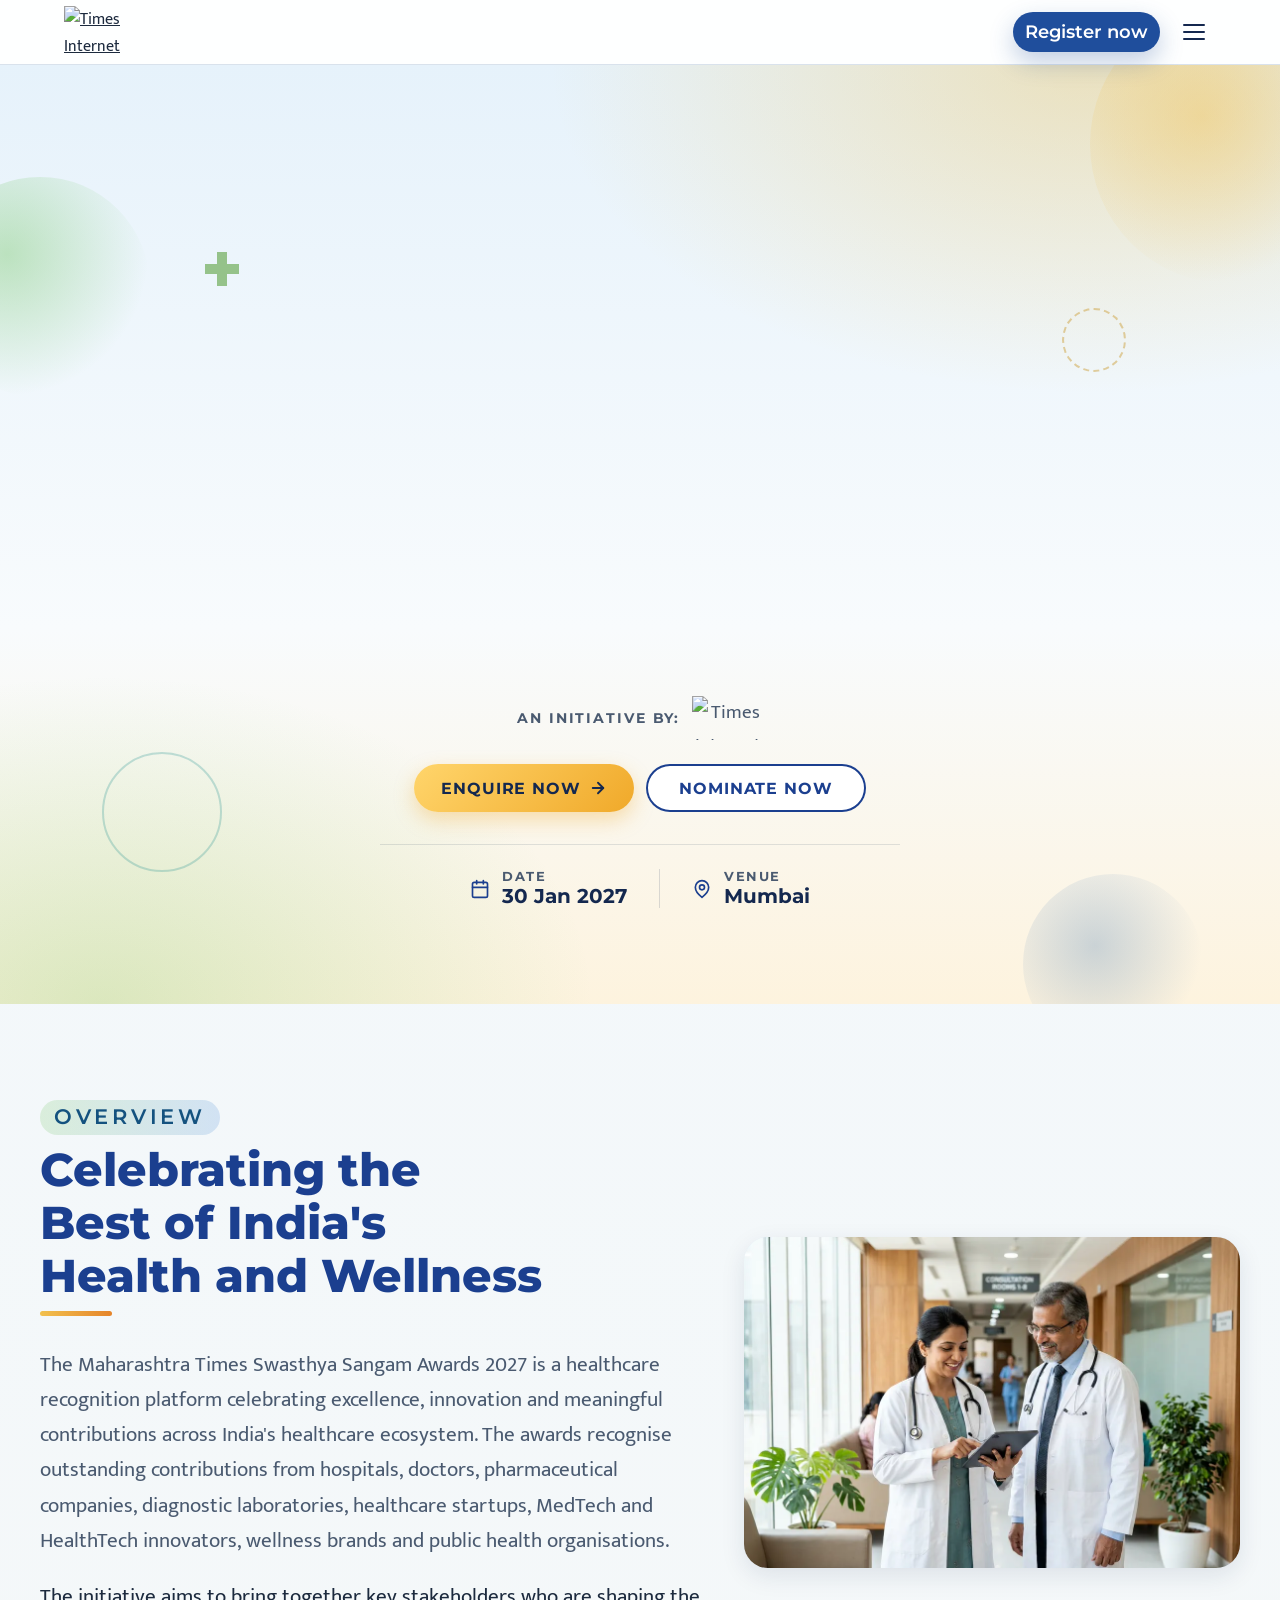
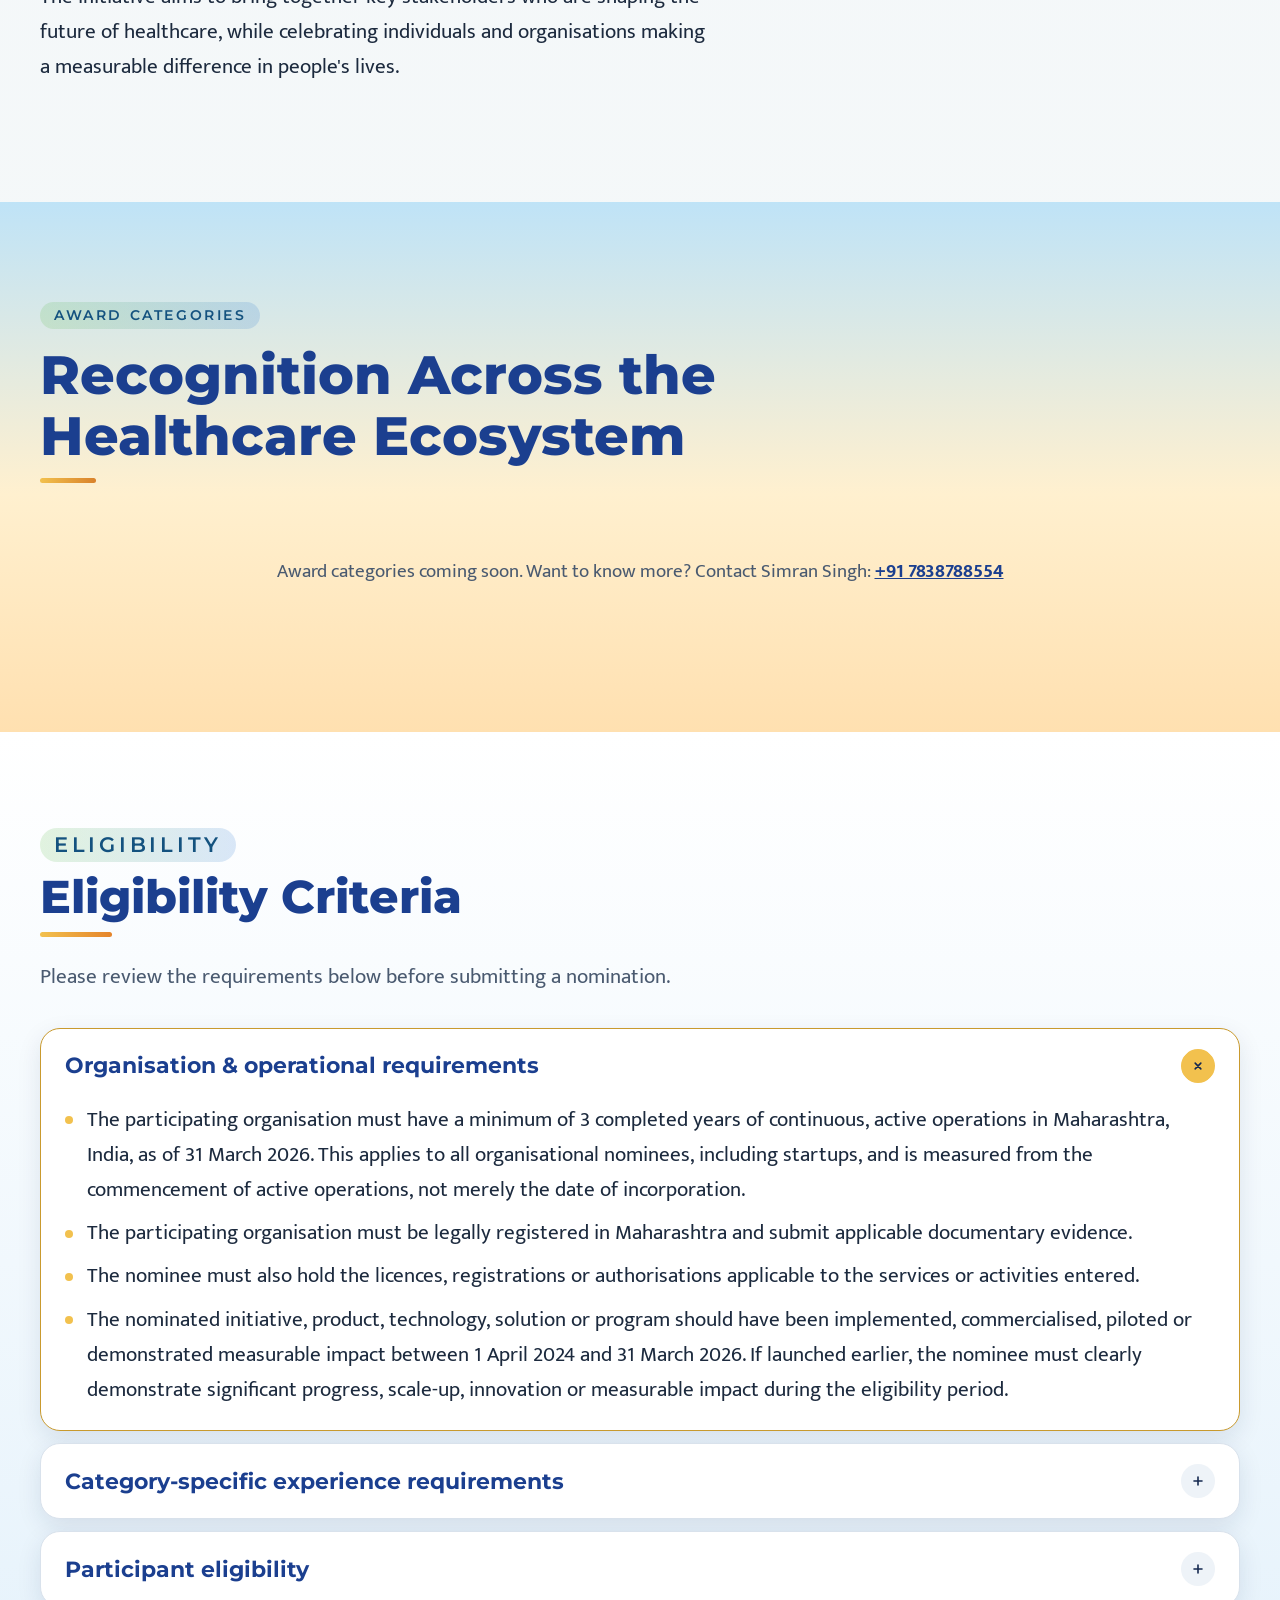
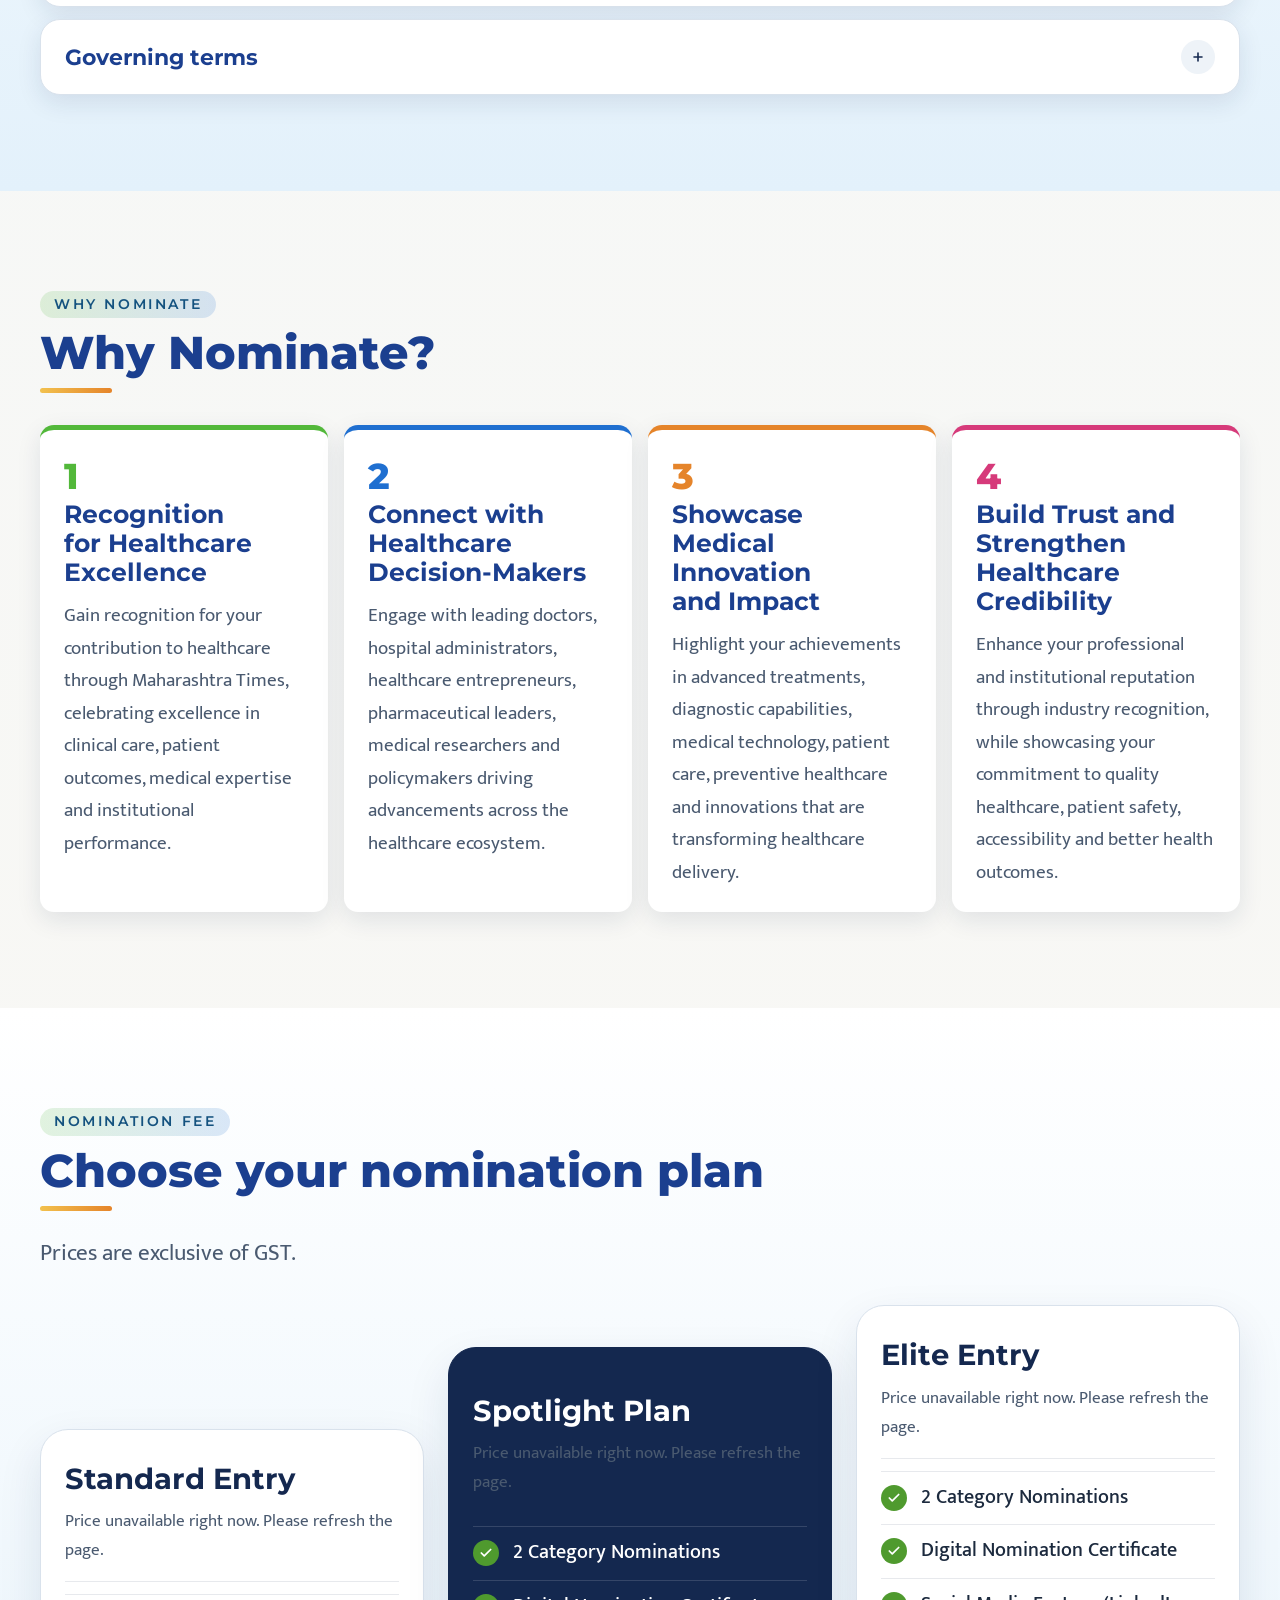
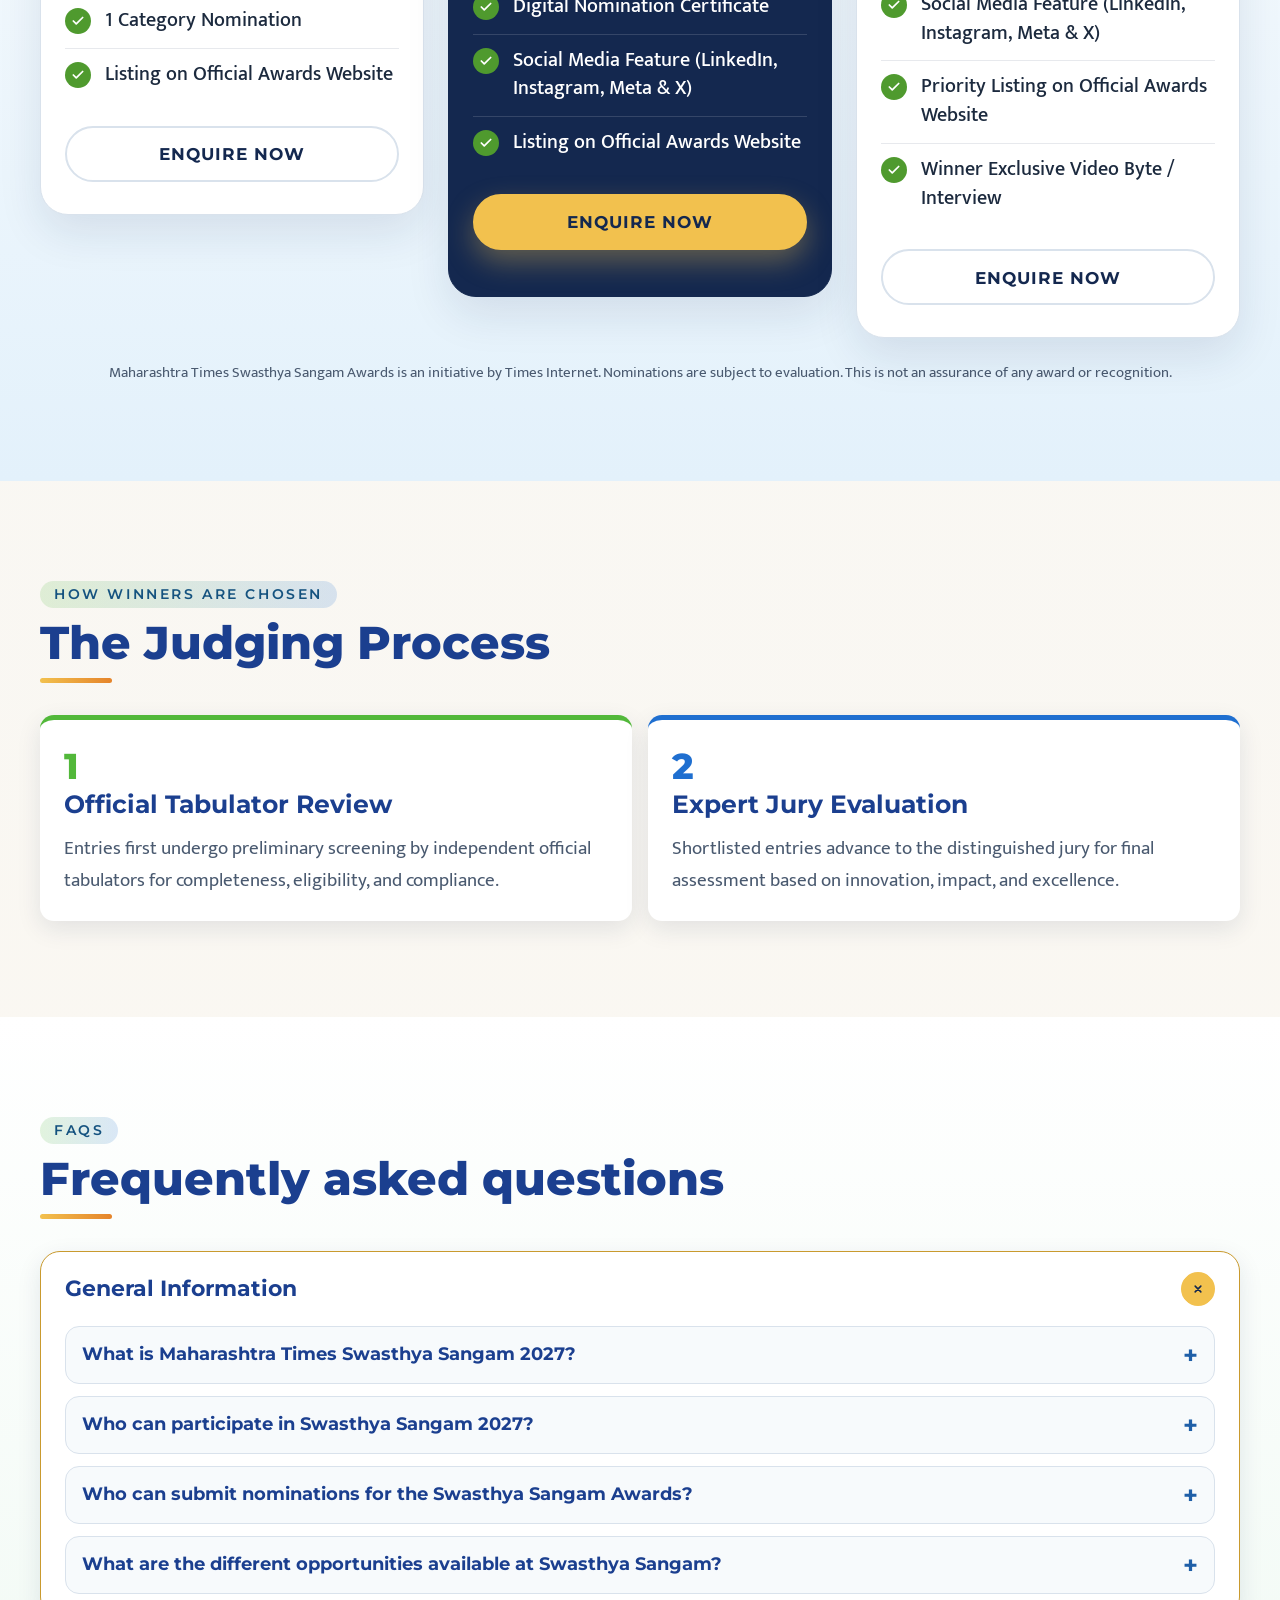
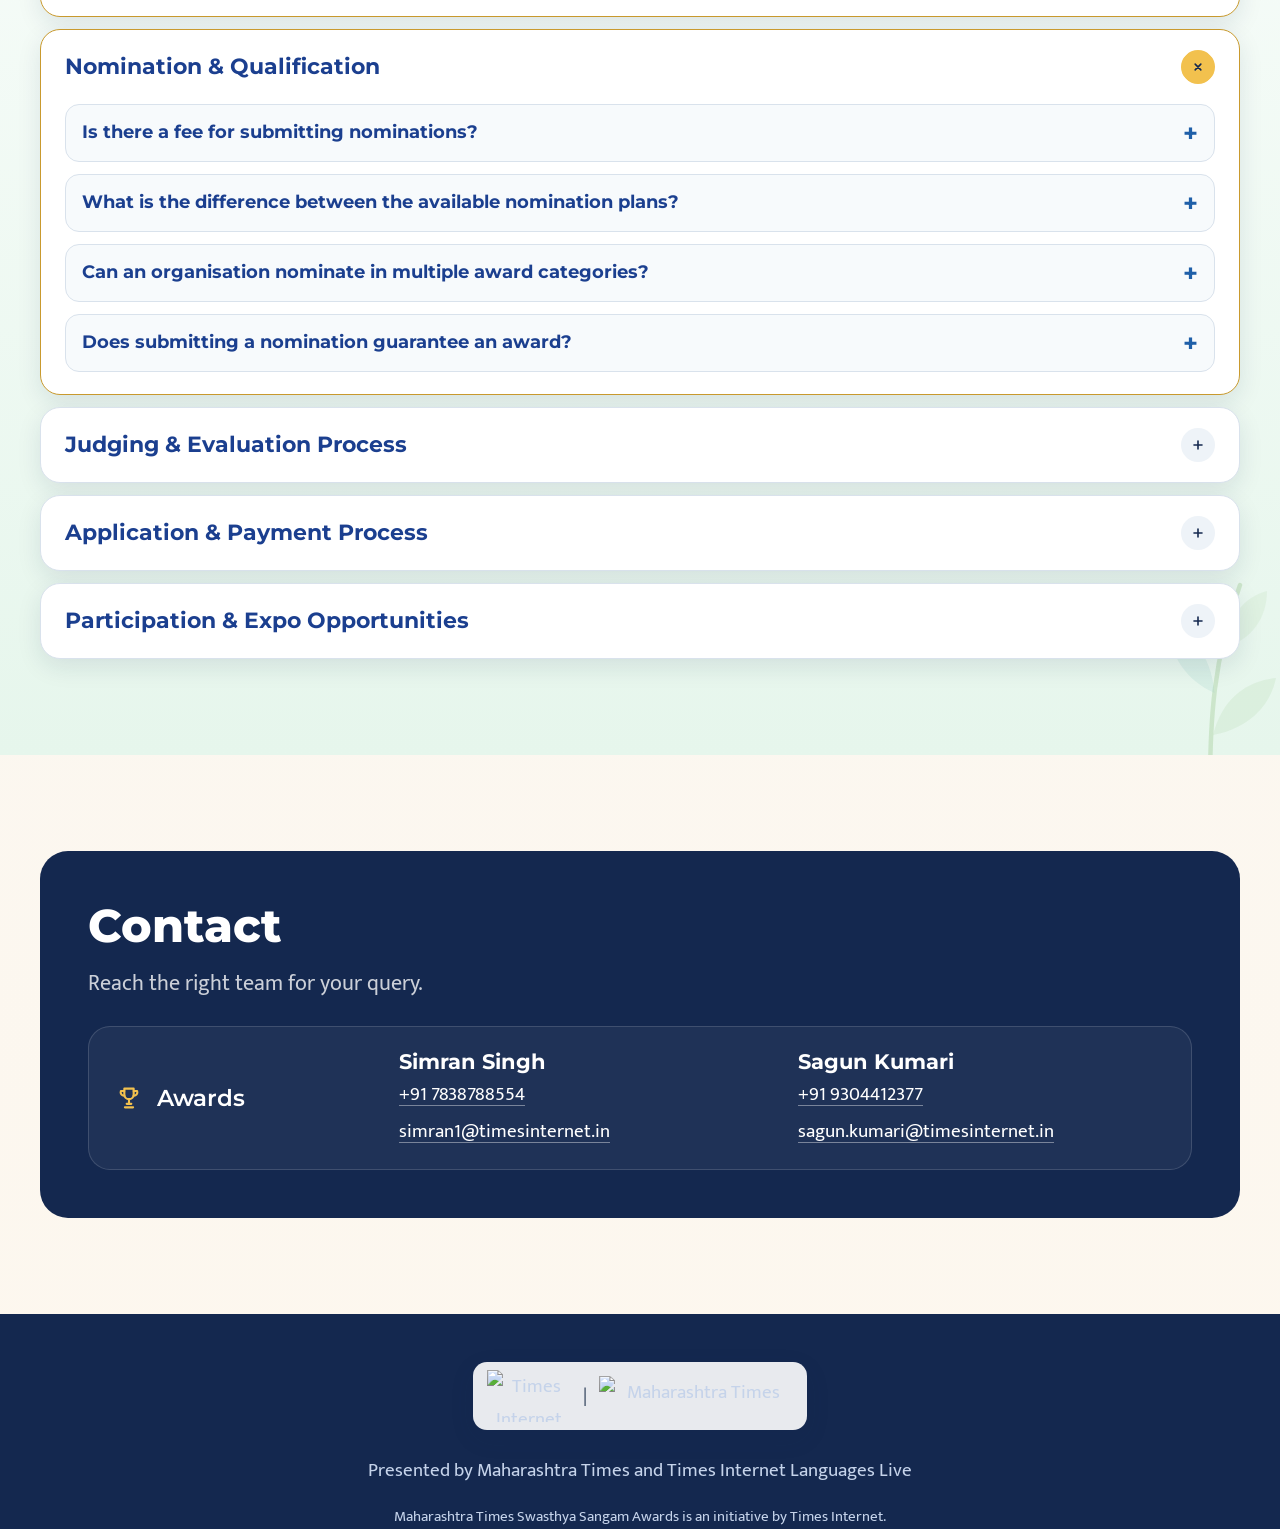
==== commit ca2cd7d2: "Rebuild on the original Swasthya Sangam site: new header, contact panel, partner form, categories ta" ====
--- a/awards.html
+++ b/awards.html
@@ -1,584 +1,699 @@
 <!doctype html>
-<!-- Maharashtra Times Swasthya Sangam Awards 2027: Awards page. Plain HTML/CSS/JS, no build step.
-     Event date: 30 Jan 2027 is the single source of truth.
-     HANDOFF MARKERS: TODO(backend) forms + API config in js/site.js; TODO(payment) Pay Now / Pay Later; TODO(analytics); TODO(content). -->
-<html lang="en">
+<html lang="en-IN">
+
 <head>
-<meta charset="utf-8">
-<meta name="viewport" content="width=device-width, initial-scale=1, viewport-fit=cover">
-<title>Swasthya Sangam Awards 2027: Nominate Hospitals, Doctors, Brands</title>
-<meta name="description" content="Nominate a hospital, doctor or health brand for the Maharashtra Times Swasthya Sangam Awards. See award categories, nomination plans and how winners are chosen.">
-<link rel="canonical" href="https://singhavi279.github.io/mt-health/awards.html">
-<meta property="og:url" content="https://singhavi279.github.io/mt-health/awards.html">
-<!-- TODO(content): go-live is https://timeslanguages.in/mthealth/ (this GitHub Pages address is the MVP for editorial review). Then change the base URL in four places: canonical, og:url, og:image and the Event JSON-LD urls. robots.txt, sitemap.xml and llms.txt are handled on timeslanguages.in. -->
-<meta property="og:type" content="website">
-<meta property="og:site_name" content="Maharashtra Times Swasthya Sangam">
-<meta property="og:locale" content="en_IN">
-<meta property="og:title" content="Swasthya Sangam Awards 2027: Nominate Hospitals, Doctors, Brands">
-<meta property="og:description" content="Nominations are open across Maharashtra. Awards ceremony in Mumbai on 30 Jan 2027. See categories and plans.">
-<meta property="og:image" content="https://singhavi279.github.io/mt-health/img/share.jpg">
-<meta property="og:image:width" content="1200"><meta property="og:image:height" content="630">
-<meta property="og:image:alt" content="Maharashtra Times Swasthya Sangam 2027 logo: Wellness and Healthcare Summit and Awards">
-<meta name="twitter:card" content="summary_large_image">
-<link rel="icon" href="img/favicon.png" type="image/png" sizes="64x64">
-<link rel="apple-touch-icon" href="img/apple-touch-icon.png">
-<meta name="theme-color" content="#f6f9f8">
-
-<!-- TODO(analytics): GA4 snippet goes here. No tracking is loaded in the MVP. -->
-
-<script>document.documentElement.classList.add('js');setTimeout(function(){if(!window.__ssReady)document.documentElement.classList.add('no-reveal')},3000)</script>
-<link rel="preload" as="image" href="img/event-logo.webp" fetchpriority="high">
-<link rel="preconnect" href="https://timeslanguages.in">
-<link rel="preconnect" href="https://api.indiatimes.com">
-<link rel="stylesheet" href="css/site.css">
-<script defer src="js/site.js"></script>
-
-<script type="application/ld+json">
-{
-  "@context": "https://schema.org",
-  "@type": "Event",
-  "name": "Maharashtra Times Swasthya Sangam Awards 2027",
-  "url": "https://singhavi279.github.io/mt-health/awards.html",
-  "description": "Awards ceremony recognising hospitals, doctors and health brands across Maharashtra, part of Maharashtra Times Swasthya Sangam in Mumbai. Nominations are open and are scored by an independent jury.",
-  "startDate": "2027-01-30",
-  "endDate": "2027-01-30",
-  "eventStatus": "https://schema.org/EventScheduled",
-  "eventAttendanceMode": "https://schema.org/OfflineEventAttendanceMode",
-  "inLanguage": "en",
-  "location": {
-    "@type": "Place",
-    "name": "Venue to be announced",
-    "address": { "@type": "PostalAddress", "addressLocality": "Mumbai", "addressRegion": "Maharashtra", "addressCountry": "IN" }
-  },
-  "organizer": [
-    { "@type": "Organization", "name": "Maharashtra Times" },
-    { "@type": "Organization", "name": "Times Internet Languages Live", "url": "https://timeslanguages.in/" }
-  ],
-  "image": "https://singhavi279.github.io/mt-health/img/share.jpg"
-}
-</script>
-<script type="application/ld+json">
-{
-  "@context": "https://schema.org",
-  "@type": "FAQPage",
-  "mainEntity": [
-    {
-      "@type": "Question",
-      "name": "What is Maharashtra Times Swasthya Sangam 2027?",
-      "acceptedAnswer": {
-        "@type": "Answer",
-        "text": "Maharashtra Times Swasthya Sangam 2027 is a healthcare summit, expo, masterclass and awards initiative presented by Maharashtra Times and Times Internet Languages Live. It brings together healthcare professionals, hospitals, industry leaders, innovators and organisations to exchange knowledge, explore advancements and recognise excellence in healthcare."
-      }
-    },
-    {
-      "@type": "Question",
-      "name": "Who can participate in Swasthya Sangam 2027?",
-      "acceptedAnswer": {
-        "@type": "Answer",
-        "text": "Hospitals, doctors, healthcare professionals, medical institutions, healthcare brands, health-tech companies, startups, medical-device manufacturers and organisations associated with the healthcare and wellness sectors can explore participation opportunities."
-      }
-    },
-    {
-      "@type": "Question",
-      "name": "Who can submit nominations for the Swasthya Sangam Awards?",
-      "acceptedAnswer": {
-        "@type": "Answer",
-        "text": "Hospitals, doctors, healthcare professionals, healthcare organisations, medical institutions, startups and brands can submit nominations under the relevant award categories, subject to the applicable eligibility requirements."
-      }
-    },
-    {
-      "@type": "Question",
-      "name": "What are the different opportunities available at Swasthya Sangam?",
-      "acceptedAnswer": {
-        "@type": "Answer",
-        "text": "Swasthya Sangam offers opportunities to participate in the awards, explore exhibition and showcase opportunities, and engage through summit and masterclass-related participation. Organisations can connect with the organising team to understand the available opportunities."
-      }
-    },
-    {
-      "@type": "Question",
-      "name": "Is there a fee for submitting nominations?",
-      "acceptedAnswer": {
-        "@type": "Answer",
-        "text": "Yes. Three nomination plans are available — Standard Entry, Spotlight Plan and Elite Entry, each with early-bird and actual pricing exclusive of GST. See the nomination plans above for current pricing and what each plan includes."
-      }
-    },
-    {
-      "@type": "Question",
-      "name": "What is the difference between the available nomination plans?",
-      "acceptedAnswer": {
-        "@type": "Answer",
-        "text": "Standard Entry: One category nomination and listing on the official Awards website. Spotlight Plan: Two category nominations, a digital nomination certificate, social media feature and website listing. Elite Entry: Two category nominations, a digital nomination certificate, social media feature, priority website listing and an exclusive winner video byte/interview."
-      }
-    },
-    {
-      "@type": "Question",
-      "name": "Can an organisation nominate in multiple award categories?",
-      "acceptedAnswer": {
-        "@type": "Answer",
-        "text": "Yes. The Standard Entry plan includes one category nomination, while the Spotlight and Elite plans include two category nominations. Organisations can select the plan that best suits their nomination requirements."
-      }
-    },
-    {
-      "@type": "Question",
-      "name": "Does submitting a nomination guarantee an award?",
-      "acceptedAnswer": {
-        "@type": "Answer",
-        "text": "No. All nominations are subject to evaluation. Submitting a nomination does not guarantee an award or recognition. Final recognition is based on the evaluation process."
-      }
-    },
-    {
-      "@type": "Question",
-      "name": "How are the award winners selected?",
-      "acceptedAnswer": {
-        "@type": "Answer",
-        "text": "Nominations are evaluated based on their relevance, achievements, contributions and merit in the respective award categories. The selection process determines the organisations and individuals recognised for their contributions to the healthcare sector."
-      }
-    },
-    {
-      "@type": "Question",
-      "name": "Will every organisation that submits a nomination receive an award?",
-      "acceptedAnswer": {
-        "@type": "Answer",
-        "text": "No. Only nominations that meet the evaluation requirements will be considered for recognition. Participation in the nomination process does not guarantee selection as a winner."
-      }
-    },
-    {
-      "@type": "Question",
-      "name": "How can I submit a nomination?",
-      "acceptedAnswer": {
-        "@type": "Answer",
-        "text": "Visit the official Awards & Nominations page, explore the available nomination plans, select your preferred plan and click on Start a nomination. Submit your details, and the awards team will contact you with the next steps."
-      }
-    },
-    {
-      "@type": "Question",
-      "name": "How can I inquire about nomination fees and payment?",
-      "acceptedAnswer": {
-        "@type": "Answer",
-        "text": "You can contact the awards nomination team for details regarding nomination plans, applicable GST, payment and the next steps in the application process."
-      }
-    },
-    {
-      "@type": "Question",
-      "name": "Whom should I contact for nomination-related queries?",
-      "acceptedAnswer": {
-        "@type": "Answer",
-        "text": "For nomination-related enquiries, you can contact Simran Singh at +91 7838788554 or simran1@timesinternet.in."
-      }
-    },
-    {
-      "@type": "Question",
-      "name": "Can organisations participate without submitting an award nomination?",
-      "acceptedAnswer": {
-        "@type": "Answer",
-        "text": "Yes. Organisations interested in summit participation, exhibition opportunities and other forms of association can connect with the organising team to explore the available options."
-      }
-    },
-    {
-      "@type": "Question",
-      "name": "Can healthcare brands and organisations showcase their products and services?",
-      "acceptedAnswer": {
-        "@type": "Answer",
-        "text": "Yes. Healthcare brands, hospitals, health-tech companies and other relevant organisations can enquire about exhibition and showcase opportunities to present their products, services and innovations."
-      }
-    },
-    {
-      "@type": "Question",
-      "name": "How can I enquire about partnership and Expo opportunities?",
-      "acceptedAnswer": {
-        "@type": "Answer",
-        "text": "For partnership, participation and Expo-related enquiries, you can contact Deepika Pawar at +91 9971129087 or deepika.pawar@timesinternet.in."
-      }
-    }
-  ]
-}
-</script>
+  <meta charset="utf-8">
+  <meta name="viewport" content="width=device-width, initial-scale=1, viewport-fit=cover">
+  <title>Awards &amp; Nominations | Swasthya Sangam 2027, Maharashtra Times</title>
+  <meta name="description"
+    content="Nominate a hospital, doctor or health brand for the Maharashtra Times Swasthya Sangam Awards 2027. See award sectors, how nominations work and meet the jury.">
+  <meta name="robots" content="index, follow, max-image-preview:large, max-snippet:-1">
+  <meta name="theme-color" content="#1b3f8f">
+  <link rel="canonical" href="awards.html">
+  <meta property="og:type" content="website">
+  <meta property="og:locale" content="en_IN">
+  <meta property="og:site_name" content="Maharashtra Times Swasthya Sangam 2027">
+  <meta property="og:title" content="Awards &amp; Nominations | Swasthya Sangam 2027">
+  <meta property="og:url" content="https://timeslanguages.in/mt-health/award">
+  <meta property="og:image" content="https://static.langimg.com/photo/135357495.cms">
+  <meta property="og:image:width" content="1200">
+  <meta property="og:image:height" content="630">
+  <meta property="og:image:alt" content="Maharashtra Times Swasthya Sangam 2027 logo">
+  <meta name="twitter:card" content="summary_large_image">
+  <meta name="twitter:image" content="https://static.langimg.com/photo/135357495.cms">
+  <link rel="icon" href="https://static.langimg.com/photo/135357505.cms">
+  <link rel="preconnect" href="https://static.langimg.com" crossorigin>
+  <link rel="preconnect" href="https://fonts.googleapis.com">
+  <link rel="preconnect" href="https://fonts.gstatic.com" crossorigin>
+  <link rel="preload" as="image" href="https://static.langimg.com/photo/135920940.cms?width=480&amp;resizemode=4"
+    imagesrcset="https://static.langimg.com/photo/135920940.cms?width=480&amp;resizemode=4 480w, https://static.langimg.com/photo/135920940.cms?width=800&amp;resizemode=4 800w"
+    imagesizes="(max-width: 640px) 80vw, 520px" fetchpriority="high">
+  <link rel="preconnect" href="https://api.indiatimes.com" crossorigin>
+  <link rel="stylesheet"
+    href="https://fonts.googleapis.com/css2?family=Montserrat:wght@400;500;600;700;800&family=Mukta:wght@400;500;600;700&display=swap">
+  <link rel="stylesheet" href="assets/styles.css">
+  <link rel="stylesheet" href="assets/extra.css">
+  <link rel="stylesheet" href="https://timeslanguages.in/campaignhub/css/eventFormRenderer.css">
+
+  <script>
+    window.isProdEnv = "true";
+    window.constants = JSON.parse(`{"grx_apikey":"g65c03bd1","fonts":{"desktop":"https://static.nbt.indiatimes.com/fonts/NotoSansDevanagari-Regular.woff2"},"envDetails":{"production":{"apiBaseURL":"https://payment.economictimes.indiatimes.com","langapiBaseURL":"https://setufeed.indiatimes.com","paymentConfig":{"tcc":{"merchantKey":"Pu22y3mrty","products":{"default":"tcc_may_26"}},"nivesh_baithak":{"langapiBaseURL":"https://api.indiatimes.com/eventhub/api","merchantKey":"Pu22y3mrty","products":{"learner":"nivesh_delhi_learner","insight":"nivesh_delhi_insight","elite":"nivesh_delhi_elite"}},"nivesh_baithak_surat":{"langapiBaseURL":"https://api.indiatimes.com/eventhub/api","merchantKey":"Pu22y3mrty","products":{"learner":"nivesh_surat_learner","insight":"nivesh_surat_insight","elite":"nivesh_surat_elite","nominationStandard":"nivesh_surat_awards_standard","nominationPremium":"nivesh_surat_awards_premium"}},"nivesh_baithak_lucknow":{"langapiBaseURL":"https://api.indiatimes.com/eventhub/api","merchantKey":"Pu22y3mrty","products":{"learner":"nivesh_lucknow_learner","insight":"nivesh_lucknow_insight","elite":"nivesh_lucknow_elite","nominationStandard":"nivesh_lucknow_awards_standard","nominationPremium":"nivesh_lucknow_awards_premium"}},"mt_health":{"langapiBaseURL":"https://api.indiatimes.com/eventhub/api","merchantKey":"Pu22y3mrty","products":{"standard":"mt_health_std_plan","spotlight":"mt_health_spot_plan","elite":"mt_health_elite_plan"}},"astro_mahasangam":{"langapiBaseURL":"https://api.indiatimes.com/eventhub/api","merchantKey":"6K1cRoBUwI","products":{"consultation":{"mhsngm_consult":"mhsngm_consult"},"nomination":{"individual-sapphire":"mhsngm_awards_ind_silver","individual-emerald":"mhsngm_awards_ind_gold","individual-ruby":"mhsngm_awards_ind_platinum","business-sapphire":"mhsngm_awards_biz_silver","business-emerald":"mhsngm_awards_biz_gold","business-ruby":"mhsngm_awards_biz_platinum"}}},"healing_weekender":{"langapiBaseURL":"https://api.indiatimes.com/eventhub/api","merchantKey":"6K1cRoBUwI","products":{"single":"hwsingleoccupency","double":"hwdoubleoccupency"}},"vk_real_estate":{"langapiBaseURL":"https://api.indiatimes.com/eventhub/api","merchantKey":"Pu22y3mrty","products":{"lite":"vkreal_pass_lite","basic":"vkreal_pass_basic","premium":"vkreal_pass_premium"}},"tfm_blr":{"langapiBaseURL":"https://api.indiatimes.com/eventhub/api","registrationClosed":true,"merchantKey":"Pu22y3mrty","products":{"passExpo":"tfm_oct26_pass_expo","passLite":"tfm_oct26_pass_lite","pass":"tfm_oct26_pass","awards":{"standard":"tfmblroct26simcustom","spotlight":"tfm_awards_spotlight_oct26","elite":"tfm_awards_elite_oct26"}},"forms":{"register":"tfm-bengaluru-register","partnership":"tfm-bengaluru-partnership","expo":"tfm-bengaluru-expo","awardsNominate":"tfm-bengaluru-awards-nominate","awardsRegister":"tfm-bengaluru-awards-register","awardsPartnership":"tfm-bengaluru-awards-partnership"}}},"grxApiKey":"g65c03bd1","eventHubBaseURL":"https://api.indiatimes.com/eventhub/api/public","astroMahasangam":{"eventId":"6a59fc0f8e75f1926c1a715f"}},"testing":{"apiBaseURL":"https://payment-qa.economictimes.indiatimes.com","langapiBaseURL":"https://stgsetufeed.indiatimes.com","paymentConfig":{"tcc":{"merchantKey":"Ty6gs3mO2a","products":{"default":"tcc_may_qc"}},"nivesh_baithak":{"langapiBaseURL":"https://staging-eventhub.indiatimes.com/api","merchantKey":"Ty6gs3mO2a","products":{"learner":"nivesh_delhi_learner_qc","insight":"nivesh_delhi_insight_qc","elite":"nivesh_delhi_elite_qc"}},"nivesh_baithak_surat":{"langapiBaseURL":"https://staging-eventhub.indiatimes.com/api","merchantKey":"Ty6gs3mO2a","products":{"learner":"nivesh_surat_learner","insight":"nivesh_surat_insight","elite":"nivesh_surat_elite","nominationStandard":"nivesh_surat_awards_standard","nominationPremium":"nivesh_surat_awards_premium"}},"nivesh_baithak_lucknow":{"langapiBaseURL":"https://staging-eventhub.indiatimes.com/api","merchantKey":"Ty6gs3mO2a","products":{"learner":"nivesh_lucknow_learner","insight":"nivesh_lucknow_insight","elite":"nivesh_lucknow_elite","nominationStandard":"nivesh_lucknow_awards_standard","nominationPremium":"nivesh_lucknow_awards_premium"}},"mt_health":{"langapiBaseURL":"https://staging-eventhub.indiatimes.com/api","merchantKey":"Ty6gs3mO2a","products":{"standard":"mt_health_std_plan","spotlight":"mt_health_spot_plan","elite":"mt_health_elite_plan"}},"astro_mahasangam":{"langapiBaseURL":"https://staging-eventhub.indiatimes.com/api","merchantKey":"zn491EBZFh","products":{"consultation":{"mhsngm_consult":"mhsngm_consult"},"nomination":{"individual-sapphire":"mhsngm_awards_ind_silver","individual-emerald":"mhsngm_awards_ind_gold","individual-ruby":"mhsngm_awards_ind_platinum","business-sapphire":"mhsngm_awards_biz_silver","business-emerald":"mhsngm_awards_biz_gold","business-ruby":"mhsngm_awards_biz_platinum"}}},"healing_weekender":{"langapiBaseURL":"https://staging-eventhub.indiatimes.com/api","merchantKey":"zn491EBZFh","products":{"single":"hwsingleoccupency","double":"hwdoubleoccupency"}},"vk_real_estate":{"langapiBaseURL":"https://staging-eventhub.indiatimes.com/api","merchantKey":"Ty6gs3mO2a","products":{"lite":"vkreal_pass_lite","basic":"vkreal_pass_basic","premium":"vkreal_pass_premium"}},"tfm_blr":{"langapiBaseURL":"https://staging-eventhub.indiatimes.com/api","registrationClosed":true,"merchantKey":"Ty6gs3mO2a","products":{"passExpo":"tfm_oct26_pass_expo","passLite":"tfm_oct26_pass_lite","pass":"tfm_oct26_pass","awards":{"standard":"tfmblroct26simcustom","spotlight":"tfm_awards_spotlight_oct26","elite":"tfm_awards_elite_oct26"}},"forms":{"register":"tfm-bengaluru-register","partnership":"tfm-bengaluru-partnership","expo":"tfm-bengaluru-expo","awardsNominate":"tfm-bengaluru-awards-nominate","awardsRegister":"tfm-bengaluru-awards-register","awardsPartnership":"tfm-bengaluru-awards-partnership"}}},"grxApiKey":"g65c03bd1","eventHubBaseURL":"https://staging-eventhub.indiatimes.com/api/public","astroMahasangam":{"eventId":"6a759f8f08a8e278f9413e58"}}},"bannerAds":{"timeslanguages":{"gutter":false,"mrec":false}},"versions":{"desktopcss":"17june2026Desktop","mobilecss":"17june2026Mobile","stylecss":"17june2026","script":"17june2026","recoWidgetCore":"1.0.6","recoWidgetDemographic":"1.0.7","recoWidgetFaq":"1.0.6","recoWidgetLocation":"1.0.12","recoWidgetAstroService":"1.0.5","recoWidgetFaqNudge":"1.0.0","eventWire":"1.0.0"}}`);
+    // No GRX funnel for this event, but this still names the OTP login flow
+    // — otherwise the TFM renderer defaults it to "tfm-bengaluru"
+    // (docs/new-event-integration.md §3).
+    window.constants.grxTrackingName = "mt-health";
+    window.platform = "desktop";
+  </script>
 </head>
+
 <body>
-<a class="skip" href="#top">Skip to content</a>
-
-<header class="site-header" data-header>
-  <div class="wrap bar">
-    <a class="brand" href="https://timeslanguages.in/" aria-label="Times Internet Languages Live, all events">
-      <img src="https://timeslanguages.in/assets/timeslang/assets/langlive.png" onerror="this.onerror=null;this.src='img/langlive-fallback.webp'" width="517" height="323" alt="Times Internet Languages Live" fetchpriority="low" decoding="async">
-    </a>
-    <nav class="nav" id="nav" aria-label="Main">
-      <a href="#top" aria-current="page">Awards</a>
-      <a href="#overview">Overview</a>
-      <a href="#categories">Categories</a>
-      <a href="#eligibility">Eligibility</a>
-      <a href="#how">Process</a>
-      <a href="#plans">Fees</a>
-      <a href="#faq">FAQ</a>
-      <div class="nav__more"><a class="btn btn--ghost" href="index.html" data-track="switch_page">Summit page</a><a class="btn btn--ghost" href="https://timeslanguages.in" data-track="all_events">All events</a></div>
-    </nav>
-    <div class="bar__links"><a class="btn btn--ghost" href="index.html" data-track="switch_page">Summit page</a><a class="btn btn--ghost" href="https://timeslanguages.in" data-track="all_events">All events</a></div>
-    <a class="btn btn--primary bar__cta" href="#nominate" data-track="register_nav">Register now</a>
-    <button class="burger" type="button" aria-expanded="false" aria-controls="nav" aria-label="Menu"><span></span><span></span></button>
-  </div>
-  <div class="progress" aria-hidden="true"><i></i></div>
-</header>
-
-<main id="top">
-
-  <section class="hero" aria-labelledby="hero-h">
-    <div class="wrap hero__grid">
-      <div>
-        <p class="kicker rise" style="--i:0">Health awards in Maharashtra, <time datetime="2027-01-30">30 Jan 2027</time></p>
-        <h1 id="hero-h" class="rise" style="--i:1">Maharashtra Times Swasthya Sangam Awards</h1>
-        <p class="lead rise" style="--i:2">Nominations are open for hospitals, doctors and health brands across Maharashtra. Winners are recognised at the Awards ceremony in Mumbai on <time datetime="2027-01-30">30 Jan 2027</time>.</p>
-        <div class="btn-row rise" style="--i:3">
-          <a class="btn btn--primary" href="#nominate" data-track="register_hero">Register now<svg viewBox="0 0 24 24" aria-hidden="true"><path d="M5 12h14M13 6l6 6-6 6"/></svg></a>
-          <a class="btn btn--ghost" href="#categories" data-track="categories_hero">See award categories</a>
-        </div>
-        <dl class="facts rise" style="--i:4"><div><dt>Date</dt><dd><time datetime="2027-01-30">30 Jan 2027</time></dd></div><div><dt>Venue</dt><dd>Mumbai</dd></div></dl>
-        <p class="credit rise" style="--i:5">An initiative by <b>Times Internet Languages Live</b></p>
-      </div>
-      <div class="hero__card rise" style="--i:2">
-        <img src="img/event-logo.webp" width="480" height="285" alt="Swasthya Sangam 2027 by Maharashtra Times: Wellness and Healthcare Summit and Awards" fetchpriority="high" decoding="async">
-        <div class="chip-float chip-float--b"><span>Nominations</span><b>Open</b></div>
-        <div class="chip-float chip-float--a"><span>Ceremony</span><b><time datetime="2027-01-30">30 Jan 2027</time>, Mumbai</b></div>
-      </div>
+
+  <a class="skip" href="#main">Skip to content</a>
+
+  <header class="topbar">
+    <div class="container topbar-in">
+      <a class="brand" href="index.html"
+        aria-label="Maharashtra Times Swasthya Sangam 2027 home">
+        <img src="https://static.langimg.com/photo/135357500.cms" alt="Times Internet Languages Live" width="170" height="106" />
+      </a>
+
+      <nav class="nav-desktop" aria-label="Primary">
+        <a href="awards.html" aria-current="page">Awards</a>
+        <a href="#overview">Overview</a>
+        <a href="#awards">Categories</a>
+        <a href="#eligibility">Eligibility</a>
+        <a href="#judging">Process</a>
+        <a href="#pricing">Fees</a>
+        <a href="#faq">FAQ</a>
+      </nav>
+      <div class="topbar-cta">
+        <a class="btn btn-ghost btn-sm hide-sm" href="index.html">Summit page</a>
+        <a class="btn btn-ghost btn-sm hide-sm" href="https://timeslanguages.in/" target="_blank" rel="noopener">All events</a>
+        <a class="btn btn-primary btn-sm" href="#enquire" data-open-enquiry>Register now</a>
+      </div>
+      <details class="menu">
+        <summary aria-label="Open menu"><span></span><span></span><span></span></summary>
+        <nav aria-label="Mobile">
+          <a href="awards.html" aria-current="page">Awards</a>
+          <a href="#overview">Overview</a>
+          <a href="#awards">Categories</a>
+          <a href="#eligibility">Eligibility</a>
+          <a href="#judging">Process</a>
+          <a href="#pricing">Fees</a>
+          <a href="#faq">FAQ</a>
+          <a href="index.html">Summit page</a>
+          <a href="https://timeslanguages.in/">All events</a>
+          <a href="#enquire" data-open-enquiry>Enquire now</a>
+        </nav>
+      </details>
     </div>
-  </section>
-
-  <div class="ticker" role="group" aria-label="Awards highlights">
-    <div class="ticker__track">
-      <ul>
-        <li>Nominations open</li><li>Ceremony <time datetime="2027-01-30">30 Jan 2027</time></li><li>Mumbai</li><li>Hospitals</li><li>Doctors</li><li>Health brands</li>
-        <li aria-hidden="true">Nominations open</li><li aria-hidden="true">Ceremony 30 Jan 2027</li><li aria-hidden="true">Mumbai</li><li aria-hidden="true">Hospitals</li><li aria-hidden="true">Doctors</li><li aria-hidden="true">Health brands</li>
-      </ul>
-      <ul aria-hidden="true">
-        <li>Nominations open</li><li>Ceremony 30 Jan 2027</li><li>Mumbai</li><li>Hospitals</li><li>Doctors</li><li>Health brands</li>
-        <li>Nominations open</li><li>Ceremony 30 Jan 2027</li><li>Mumbai</li><li>Hospitals</li><li>Doctors</li><li>Health brands</li>
-      </ul>
+  </header>
+
+  <main id="main">
+
+    <section class="hero-lite hero-lite-awards" aria-labelledby="page-title">
+      <div class="hero-deco" aria-hidden="true"><i class="d1"></i><i class="d2"></i><i class="d3"></i><i class="d4"></i><i class="d5"></i><i class="d6"></i></div>
+      <div class="container hero-lite-in">
+        <h1 id="page-title" class="sr-only">Maharashtra Times Swasthya Sangam 2027: The Health Awards</h1>
+        <img class="hero-lite-logo" src="https://static.langimg.com/photo/135920940.cms?width=800&amp;resizemode=4"
+          srcset="https://static.langimg.com/photo/135920940.cms?width=480&amp;resizemode=4 480w, https://static.langimg.com/photo/135920940.cms?width=800&amp;resizemode=4 800w"
+          sizes="(max-width: 640px) 80vw, 520px"
+          alt="Maharashtra Times Swasthya Sangam 2027: Health, Wellness &amp; Healthcare Summit &amp; Awards"
+          width="800" height="566" decoding="async" fetchpriority="high" />
+        <div class="hero-lite-credit">
+          <span>An initiative by:</span>
+          <img src="https://static.langimg.com/photo/135357500.cms" alt="Times Internet Languages Live" width="170"
+            height="106" />
+        </div>
+        <div class="hero-lite-cta">
+          <a class="btn btn-gold" href="#enquire" data-open-enquiry>Enquire Now <svg xmlns="http://www.w3.org/2000/svg"
+              width="18" height="18" viewBox="0 0 24 24" fill="none" stroke="currentColor" stroke-width="2.5"
+              stroke-linecap="round" stroke-linejoin="round" aria-hidden="true">
+              <path d="M5 12h14" />
+              <path d="m12 5 7 7-7 7" />
+            </svg></a>
+          <a class="btn btn-ghost"
+            href="https://timeslanguages.in/maharashtra-times-swasthya-sangam-2027/nominations/home" target="_blank" rel="noopener">Nominate Now</a>
+        </div>
+        <dl class="hero-lite-facts" aria-label="Date and venue">
+          <div><svg xmlns="http://www.w3.org/2000/svg" width="20" height="20" viewBox="0 0 24 24" fill="none"
+              stroke="currentColor" stroke-width="2" stroke-linecap="round" stroke-linejoin="round" aria-hidden="true">
+              <rect width="18" height="18" x="3" y="4" rx="2" ry="2" />
+              <line x1="16" x2="16" y1="2" y2="6" />
+              <line x1="8" x2="8" y1="2" y2="6" />
+              <line x1="3" x2="21" y1="10" y2="10" />
+            </svg><span>
+              <dt>Date</dt>
+              <dd>30 Jan 2027</dd>
+            </span></div>
+          <div><svg xmlns="http://www.w3.org/2000/svg" width="20" height="20" viewBox="0 0 24 24" fill="none"
+              stroke="currentColor" stroke-width="2" stroke-linecap="round" stroke-linejoin="round" aria-hidden="true">
+              <path d="M20 10c0 6-8 12-8 12s-8-6-8-12a8 8 0 0 1 16 0Z" />
+              <circle cx="12" cy="10" r="3" />
+            </svg><span>
+              <dt>Venue</dt>
+              <dd>Mumbai</dd>
+            </span></div>
+        </dl>
+      </div>
+    </section>
+
+    <section class="section" id="overview" aria-labelledby="overview-h">
+      <div class="container">
+        <div class="ov-grid">
+          <div class="prose">
+          <header class="sec-head">
+            <p class="eyebrow">Overview</p>
+            <h2 id="overview-h">Celebrating the Best of India&#x27;s Health and Wellness</h2>
+          </header>
+          <p class="lead">The Maharashtra Times Swasthya Sangam Awards 2027 is a healthcare recognition platform
+            celebrating excellence, innovation and meaningful contributions across India&#x27;s healthcare
+            ecosystem. The awards recognise outstanding contributions from hospitals, doctors, pharmaceutical
+            companies, diagnostic laboratories, healthcare startups, MedTech and HealthTech innovators, wellness
+            brands and public health organisations.</p>
+          <p>The initiative aims to bring together key stakeholders who are shaping the future of healthcare, while
+            celebrating individuals and organisations making a measurable difference in people&#x27;s lives.</p>
+        </div>
+          <figure class="ov-photo"><img src="assets/img/overview-doctors.webp" alt="A senior doctor explaining a heart model to a group of medical students" width="1000" height="667" loading="lazy" decoding="async"></figure>
+        </div>
+      </div>
+    </section>
+
+    <section class="section awards" id="awards" aria-labelledby="cats-h">
+      <div class="container">
+
+        <div class="award-categories">
+          <div class="cats-head" id="sectors">
+            <p class="eyebrow">Award categories</p>
+            <h2 class="cats-title" id="cats-h">Recognition Across the Healthcare Ecosystem</h2>
+            <p class="cats-sub" data-award-cat-summary></p>
+          </div>
+          <div class="award-cat-root" data-award-categories data-event-key="MAHARASHTRA_TIMES_SWASTHYA_SANGAM_2026"
+            aria-live="polite" aria-busy="true">
+            <div class="award-cat-status" data-award-cat-status>
+              <span class="award-cat-spinner" aria-hidden="true"></span>
+              <p>Loading award categories…</p>
+            </div>
+          </div>
+        </div>
+
+      </div>
+    </section>
+
+      <section class="section alt" id="eligibility" aria-labelledby="eligibility-h">
+        <div class="container">
+          <div class="prose">
+            <header class="sec-head">
+              <p class="eyebrow">Eligibility</p>
+              <h2 id="eligibility-h">Eligibility Criteria</h2>
+              <p class="lead">Please review the requirements below before submitting a nomination.</p>
+            </header>
+            <div class="el-list">
+            <details class="el-acc" open><summary><h3>Organisation &amp; operational requirements</h3></summary><div class="el-body">
+            <ul class="plain">
+              <li>The participating organisation must have a minimum of 3 completed years of continuous, active
+                operations in Maharashtra, India, as of 31 March 2026. This applies to all organisational nominees,
+                including startups, and is measured from the commencement of active operations, not merely the date
+                of incorporation.</li>
+              <li>The participating organisation must be legally registered in Maharashtra and submit applicable
+                documentary evidence.</li>
+              <li>The nominee must also hold the licences, registrations or authorisations applicable to the services
+                or activities entered.</li>
+              <li>The nominated initiative, product, technology, solution or program should have been implemented,
+                commercialised, piloted or demonstrated measurable impact between 1 April 2024 and 31 March 2026. If
+                launched earlier, the nominee must clearly demonstrate significant progress, scale-up, innovation or
+                measurable impact during the eligibility period.</li>
+            </ul>
+            </div></details>
+            <details class="el-acc"><summary><h3>Category-specific experience requirements</h3></summary><div class="el-body">
+            <p>Unless stated otherwise, experience is measured as of 31 March 2026.</p>
+            <ul class="plain">
+              <li><strong>Healthcare Institution of the Year</strong> — the participating hospital must have a
+                minimum of 5 completed years of continuous, active healthcare operations.</li>
+              <li><strong>Clinical Excellence Award</strong> — the nominee must have a minimum of 5 completed years
+                of clinical practice relevant to the nominated specialty.</li>
+              <li><strong>Nursing Excellence Award</strong> — the nominee must have a minimum of 3 completed years of
+                relevant nursing practice.</li>
+              <li><strong>Healthcare Leadership Award</strong> — the nominee must have a minimum of 10 completed
+                years of relevant healthcare leadership experience.</li>
+              <li><strong>Yoga Practitioner of the Year</strong> — the nominee must have a minimum of 3 completed
+                years of relevant professional yoga practice.</li>
+              <li><strong>Nutrition &amp; Public Health Leadership Award</strong> — the nominee must have a minimum of
+                3 completed years of relevant professional work in nutrition or public health.</li>
+              <li><strong>Excellence in Psychological Care</strong> — the nominee must have a minimum of 3 completed
+                years of relevant psychological-care practice.</li>
+              <li><strong>AYUSH Leadership Award</strong> — the nominee must have a minimum of 3 completed years of
+                relevant practice or professional work in the nominated AYUSH discipline.</li>
+              <li><strong>Dietitian of the Year</strong> — the nominee must have a minimum of 3 completed years of
+                relevant clinical dietetics or clinical nutrition practice.</li>
+              <li><strong>Emerging Hospital of the Year</strong> — the nominated organisation must have completed at
+                least 3 years and no more than 5 years of active hospital operations.</li>
+            </ul>
+            </div></details>
+            <details class="el-acc"><summary><h3>Participant eligibility</h3></summary><div class="el-body">
+            <ul class="plain">
+              <li>The participant should be 18 years of age to participate in the Awards.</li>
+              <li>An individual nominee should be an Indian citizen currently residing in India, and legally eligible
+                to work in India.</li>
+              <li>An organisation cannot participate on behalf of its sister units, parent organisation or other
+                organisations under the parent organisation.</li>
+            </ul>
+            </div></details>
+            <details class="el-acc"><summary><h3>Governing terms</h3></summary><div class="el-body">
+            <ul class="plain">
+              <li>Participation in the awards is subject to the defined terms and conditions.</li>
+              <li>The award categories may be changed, modified, split, merged, increased or cancelled by the Awards
+                Management and/or Jury based on the number of entries received in any category and the quality of the
+                entries. This decision is final, non-contestable and binding on all participants; the Awards
+                management will not entertain queries on this.</li>
+              <li>If at any time, including after the conclusion of the Award ceremony, any information provided by a
+                participant is found to be incorrect in any manner, the participant will be liable to be disqualified
+                and/or required to return the Award.</li>
+            </ul>
+            </div></details>
+            </div>
+          </div>
+        </div>
+      </section>
+
+      <section class="section" id="why-nominate" aria-labelledby="why-h">
+        <div class="container">
+          <header class="sec-head">
+            <p class="eyebrow">Why nominate</p>
+            <h2 id="why-h">Why Nominate?</h2>
+          </header>
+          <ol class="themes themes-4">
+            <li><span class="num">1</span>
+              <h3>Recognition for Healthcare Excellence</h3>
+              <p>Gain recognition for your contribution to healthcare through Maharashtra Times, celebrating
+                excellence in clinical care, patient outcomes, medical expertise and institutional performance.</p>
+            </li>
+            <li><span class="num">2</span>
+              <h3>Connect with Healthcare Decision-Makers</h3>
+              <p>Engage with leading doctors, hospital administrators, healthcare entrepreneurs, pharmaceutical
+                leaders, medical researchers and policymakers driving advancements across the healthcare
+                ecosystem.</p>
+            </li>
+            <li><span class="num">3</span>
+              <h3>Showcase Medical Innovation and Impact</h3>
+              <p>Highlight your achievements in advanced treatments, diagnostic capabilities, medical technology,
+                patient care, preventive healthcare and innovations that are transforming healthcare delivery.</p>
+            </li>
+            <li><span class="num">4</span>
+              <h3>Build Trust and Strengthen Healthcare Credibility</h3>
+              <p>Enhance your professional and institutional reputation through industry recognition, while
+                showcasing your commitment to quality healthcare, patient safety, accessibility and better health
+                outcomes.</p>
+            </li>
+          </ol>
+        </div>
+      </section>
+
+    <section class="section alt" id="pricing" aria-labelledby="pricing-h">
+      <div class="container">
+        <div class="pricing">
+          <header class="sec-head">
+            <p class="eyebrow">Nomination fee</p>
+            <h2 id="pricing-h">Choose your nomination plan</h2>
+            <p class="lead">Prices are exclusive of GST.</p>
+          </header>
+          
+            <div class="plans">
+              <article class="plan" data-plan="standard" data-pcode="mt_health_std_plan">
+                <h3 class="plan-name">Standard Entry</h3>
+                <p class="plan-offer" hidden>Early Bird Offer</p>
+                <p class="plan-price" data-price-box aria-live="polite"><span class="plan-loading">Loading
+                    price&hellip;</span></p>
+                <ul class="plan-list">
+                  <li>1 Category Nomination</li>
+                  <li>Listing on Official Awards Website</li>
+                </ul>
+                <a class="btn btn-primary" href="#enquire" data-open-enquiry>Enquire now</a>
+              </article>
+              <article class="plan" data-plan="spotlight" data-pcode="mt_health_spot_plan">
+                <h3 class="plan-name">Spotlight Plan</h3>
+                <p class="plan-offer" hidden>Early Bird Offer</p>
+                <p class="plan-price" data-price-box aria-live="polite"><span class="plan-loading">Loading
+                    price&hellip;</span></p>
+                <ul class="plan-list">
+                  <li>2 Category Nominations</li>
+                  <li>Digital Nomination Certificate</li>
+                  <li>Social Media Feature (LinkedIn, Instagram, Meta &amp; X)</li>
+                  <li>Listing on Official Awards Website</li>
+                </ul>
+                <a class="btn btn-primary" href="#enquire" data-open-enquiry>Enquire now</a>
+              </article>
+              <article class="plan" data-plan="elite" data-pcode="mt_health_elite_plan">
+                <h3 class="plan-name">Elite Entry</h3>
+                <p class="plan-offer" hidden>Early Bird Offer</p>
+                <p class="plan-price" data-price-box aria-live="polite"><span class="plan-loading">Loading
+                    price&hellip;</span></p>
+                <ul class="plan-list">
+                  <li>2 Category Nominations</li>
+                  <li>Digital Nomination Certificate</li>
+                  <li>Social Media Feature (LinkedIn, Instagram, Meta &amp; X)</li>
+                  <li>Priority Listing on Official Awards Website</li>
+                  <li>Winner Exclusive Video Byte / Interview</li>
+                </ul>
+                <a class="btn btn-primary" href="#enquire" data-open-enquiry>Enquire now</a>
+              </article>
+            </div>
+            <p class="disclaimer">Maharashtra Times Swasthya Sangam Awards is an initiative by Times Internet.
+              Nominations are subject to evaluation. This is not an assurance of any award or recognition.</p>
+        </div>
+      </div>
+    </section>
+
+      <section class="section" id="judging" aria-labelledby="judging-h">
+        <div class="container">
+          <header class="sec-head">
+            <p class="eyebrow">How winners are chosen</p>
+            <h2 id="judging-h">The Judging Process</h2>
+          </header>
+          <ol class="themes themes-2">
+            <li><span class="num">1</span>
+              <h3>Official Tabulator Review</h3>
+              <p>Entries first undergo preliminary screening by independent official tabulators for completeness,
+                eligibility, and compliance.</p>
+            </li>
+            <li><span class="num">2</span>
+              <h3>Expert Jury Evaluation</h3>
+              <p>Shortlisted entries advance to the distinguished jury for final assessment based on innovation,
+                impact, and excellence.</p>
+            </li>
+          </ol>
+        </div>
+      </section>
+
+      <section class="section alt" id="faq" aria-labelledby="faq-h">
+        <div class="container">
+          <header class="sec-head">
+            <p class="eyebrow">FAQs</p>
+            <h2 id="faq-h">Frequently asked questions</h2>
+          </header>
+          <div class="faq faq-groups">
+            <details class="faq-grp" open><summary><h3>General Information</h3></summary><div class="faq-grp-body">
+            <details>
+              <summary>
+                <h3>What is Maharashtra Times Swasthya Sangam 2027?</h3>
+              </summary>
+              <p>Maharashtra Times Swasthya Sangam 2027 is a healthcare summit, expo, masterclass and awards
+                initiative presented by Maharashtra Times and Times Internet Languages Live. It brings together
+                healthcare professionals, hospitals, industry leaders, innovators and organisations to exchange
+                knowledge, explore advancements and recognise excellence in healthcare.</p>
+            </details>
+            <details>
+              <summary>
+                <h3>Who can participate in Swasthya Sangam 2027?</h3>
+              </summary>
+              <p>Hospitals, doctors, healthcare professionals, medical institutions, healthcare brands, health-tech
+                companies, startups, medical-device manufacturers and organisations associated with the healthcare
+                and wellness sectors can explore participation opportunities.</p>
+            </details>
+            <details>
+              <summary>
+                <h3>Who can submit nominations for the Swasthya Sangam Awards?</h3>
+              </summary>
+              <p>Hospitals, doctors, healthcare professionals, healthcare organisations, medical institutions,
+                startups and brands can submit nominations under the relevant award categories, subject to the
+                applicable eligibility requirements.</p>
+            </details>
+            <details>
+              <summary>
+                <h3>What are the different opportunities available at Swasthya Sangam?</h3>
+              </summary>
+              <p>Swasthya Sangam offers opportunities to participate in the awards, explore exhibition and showcase
+                opportunities, and engage through summit and masterclass-related participation. Organisations can
+                connect with the organising team to understand the available opportunities.</p>
+            </details>
+            </div></details>
+            <details class="faq-grp" open><summary><h3>Nomination &amp; Qualification</h3></summary><div class="faq-grp-body">
+            <details>
+              <summary>
+                <h3>Is there a fee for submitting nominations?</h3>
+              </summary>
+              <p>Yes. Three nomination plans are available — Standard Entry, Spotlight Plan and Elite Entry, each
+                with early-bird and actual pricing exclusive of GST. See the <a href="#pricing">nomination
+                  plans</a> above for current pricing and what each plan includes.</p>
+            </details>
+            <details>
+              <summary>
+                <h3>What is the difference between the available nomination plans?</h3>
+              </summary>
+              <ul class="plain">
+                <li><strong>Standard Entry</strong>: One category nomination and listing on the official Awards
+                  website.</li>
+                <li><strong>Spotlight Plan</strong>: Two category nominations, a digital nomination certificate,
+                  social media feature and website listing.</li>
+                <li><strong>Elite Entry</strong>: Two category nominations, a digital nomination certificate,
+                  social media feature, priority website listing and an exclusive winner video byte/interview.</li>
+              </ul>
+            </details>
+            <details>
+              <summary>
+                <h3>Can an organisation nominate in multiple award categories?</h3>
+              </summary>
+              <p>Yes. The Standard Entry plan includes one category nomination, while the Spotlight and Elite plans
+                include two category nominations. Organisations can select the plan that best suits their
+                nomination requirements.</p>
+            </details>
+            <details>
+              <summary>
+                <h3>Does submitting a nomination guarantee an award?</h3>
+              </summary>
+              <p>No. All nominations are subject to evaluation. Submitting a nomination does not guarantee an award
+                or recognition. Final recognition is based on the evaluation process.</p>
+            </details>
+            </div></details>
+            <details class="faq-grp"><summary><h3>Judging &amp; Evaluation Process</h3></summary><div class="faq-grp-body">
+            <details>
+              <summary>
+                <h3>How are the award winners selected?</h3>
+              </summary>
+              <p>Nominations are evaluated based on their relevance, achievements, contributions and merit in the
+                respective award categories. The selection process determines the organisations and individuals
+                recognised for their contributions to the healthcare sector.</p>
+            </details>
+            <details>
+              <summary>
+                <h3>Will every organisation that submits a nomination receive an award?</h3>
+              </summary>
+              <p>No. Only nominations that meet the evaluation requirements will be considered for recognition.
+                Participation in the nomination process does not guarantee selection as a winner.</p>
+            </details>
+            </div></details>
+            <details class="faq-grp"><summary><h3>Application &amp; Payment Process</h3></summary><div class="faq-grp-body">
+            <details>
+              <summary>
+                <h3>How can I submit a nomination?</h3>
+              </summary>
+              <p>Visit the official Awards &amp; Nominations page, explore the available nomination plans, select
+                your preferred plan and click on the Nominate Now option. Submit your details, and the awards team
+                will contact you with the next steps.</p>
+            </details>
+            <details>
+              <summary>
+                <h3>How can I inquire about nomination fees and payment?</h3>
+              </summary>
+              <p>You can contact the awards nomination team for details regarding nomination plans, applicable
+                GST, payment and the next steps in the application process.</p>
+            </details>
+            <details>
+              <summary>
+                <h3>Whom should I contact for nomination-related queries?</h3>
+              </summary>
+              <p>For nomination-related enquiries, you can contact Simran Singh at <a href="tel:+917838788554">+91
+                  7838788554</a> or <a href="mailto:simran1@timesinternet.in">simran1@timesinternet.in</a>.</p>
+            </details>
+            </div></details>
+            <details class="faq-grp"><summary><h3>Participation &amp; Expo Opportunities</h3></summary><div class="faq-grp-body">
+            <details>
+              <summary>
+                <h3>Can organisations participate without submitting an award nomination?</h3>
+              </summary>
+              <p>Yes. Organisations interested in summit participation, exhibition opportunities and other forms of
+                association can connect with the organising team to explore the available options.</p>
+            </details>
+            <details>
+              <summary>
+                <h3>Can healthcare brands and organisations showcase their products and services?</h3>
+              </summary>
+              <p>Yes. Healthcare brands, hospitals, health-tech companies and other relevant organisations can
+                enquire about exhibition and showcase opportunities to present their products, services and
+                innovations.</p>
+            </details>
+            <details>
+              <summary>
+                <h3>How can I enquire about partnership and Expo opportunities?</h3>
+              </summary>
+              <p>For partnership, participation and Expo-related enquiries, you can contact Deepika Pawar at <a
+                  href="tel:+919971129087">+91 9971129087</a> or <a
+                  href="mailto:deepika.pawar@timesinternet.in">deepika.pawar@timesinternet.in</a>.</p>
+            </details>
+            </div></details>
+          </div>
+        </div>
+      </section>
+
+    <section class="section ct-section" id="contact" aria-labelledby="contact-h">
+      <div class="container">
+        <div class="ct-panel">
+          <header class="ct-head">
+            <h2 id="contact-h">Contact</h2>
+            <p>Reach the right team for your query.</p>
+          </header>
+          <div class="ct-rows"><article class="ct-row"><h3 class="ct-label"><svg viewBox="0 0 24 24" aria-hidden="true"><path d="M8 4h8v5a4 4 0 0 1-8 0V4Z"/><path d="M8 6H5a3 3 0 0 0 3 4M16 6h3a3 3 0 0 1-3 4M12 13v4M8.5 20h7M10 17h4"/></svg><span>Awards</span></h3><div class="ct-people"><div class="ct-person"><p class="ct-name">Simran Singh</p><p class="ct-links"><a href="tel:+917838788554">+91 7838788554</a><a href="mailto:simran1@timesinternet.in">simran1@timesinternet.in</a></p></div><div class="ct-person"><p class="ct-name">Sagun Kumari</p><p class="ct-links"><a href="tel:+919304412377">+91 9304412377</a><a href="mailto:sagun.kumari@timesinternet.in">sagun.kumari@timesinternet.in</a></p></div></div></article></div>
+          
+        </div>
+      </div>
+    </section>
+
+  </main>
+
+  <dialog class="nom-dialog" id="enquire-dialog" aria-labelledby="enq-title">
+    <div class="nom-bar" aria-hidden="true"></div>
+    <button class="nom-close" type="button" data-close aria-label="Close">&times;</button>
+    <header class="nom-head">
+      <img class="nom-logo" src="https://static.langimg.com/photo/135920940.cms?width=480&amp;resizemode=4"
+        alt="Maharashtra Times Swasthya Sangam 2027" width="480" height="339" loading="lazy" decoding="async" />
+      <p class="eyebrow">Enquiry</p>
+      <h2 id="enq-title">Enquire about Swasthya Sangam 2027</h2>
+      <p>Share your details and our team will get in touch with you.</p>
+    </header>
+    <!-- Fields come from the live EventHub form "maharashtra-s-health-award"
+         via EventFormRenderer (script.js). Enquiry only: no plan/payment here. -->
+    <form class="nom-form efr-form" id="mt-health-enquiry" data-event-form data-form-code="maharashtra-s-health-award"
+      data-form-type="enquiry" aria-label="Enquire Now" novalidate>
+      <div class="efr-fields" data-form-fields></div>
+      <p class="efr-form-error" data-form-error role="alert" hidden></p>
+      <button class="btn btn-primary" type="submit" style="margin-top: 20px; width: 100%;">Enquire Now</button>
+      <div class="form-success" data-form-success role="status" aria-live="polite" hidden>
+        <span class="form-success-icon" aria-hidden="true">
+          <svg xmlns="http://www.w3.org/2000/svg" width="28" height="28" viewBox="0 0 24 24" fill="none"
+            stroke="currentColor" stroke-width="3" stroke-linecap="round" stroke-linejoin="round">
+            <path d="M20 6 9 17l-5-5"></path>
+          </svg>
+        </span>
+        <h3>Thank you!</h3>
+        <p>Your enquiry for Swasthya Sangam 2027 has been received. Our team will connect with you soon.</p>
+      </div>
+    </form>
+  </dialog>
+
+  <dialog class="nom-dialog" id="nominate-dialog" aria-labelledby="nom-title">
+    <div class="nom-bar" aria-hidden="true"></div>
+    <button class="nom-close" type="button" data-close aria-label="Close">&times;</button>
+
+    <div data-view="form">
+      <header class="nom-head">
+        <img class="nom-logo" src="https://static.langimg.com/photo/135920940.cms?width=480&amp;resizemode=4"
+          alt="Maharashtra Times Swasthya Sangam 2027" width="480" height="339" loading="lazy" decoding="async" />
+        <p class="eyebrow">Awards</p>
+        <h2 id="nom-title">Nomination Enquiry for Swasthya Sangam 2027</h2>
+        <p>Share your details and our awards team will get in touch with nomination information.</p>
+      </header>
+      <!-- Fields (incl. mobile OTP and consents) come from the live EventHub
+           form "maharashtra-s-health-award" via EventFormRenderer (nomination.js). -->
+      <form class="nom-form" id="mt-health-award" data-form-code="maharashtra-s-health-award"
+        aria-label="Nomination enquiry" novalidate>
+        <div class="efr-fields" data-form-fields></div>
+        <p class="form-note nom-note" role="alert" aria-live="polite"></p>
+        <div class="nom-actions">
+          <button class="btn btn-primary nom-submit" type="submit">Register</button>
+        </div>
+      </form>
     </div>
-    <button class="ticker__pause" type="button" aria-pressed="false" aria-label="Pause scrolling text">Pause</button>
-  </div>
-
-  <section class="band band--white" id="overview" aria-labelledby="overview-h">
-    <div class="wrap">
-      <div class="split">
+
+    <div data-view="pay" hidden>
+      <header class="nom-head">
+        <img class="nom-logo" src="https://static.langimg.com/photo/135920940.cms?width=480&amp;resizemode=4"
+          alt="Maharashtra Times Swasthya Sangam 2027" width="480" height="339" loading="lazy" decoding="async" />
+        <p class="eyebrow">Step 2 of 2</p>
+        <h2>Complete your payment</h2>
+        <p>Review your plan and pay the nomination fee to secure your entry.</p>
+      </header>
+      <dl class="nom-summary">
         <div>
-          <p class="eyebrow reveal">Overview</p>
-          <h2 id="overview-h" class="reveal" style="--i:1; margin-block: 1rem 1.25rem">Celebrating the Best of India's Health and Wellness</h2>
-          <p class="lead muted reveal" style="--i:2">The Maharashtra Times Swasthya Sangam Awards 2027 is a healthcare recognition platform celebrating excellence, innovation and meaningful contributions across India's healthcare ecosystem. The awards recognise outstanding contributions from hospitals, doctors, pharmaceutical companies, diagnostic laboratories, healthcare startups, MedTech and HealthTech innovators, wellness brands and public health organisations.</p>
-          <p class="reveal" style="--i:3; margin-top: 1rem">The initiative aims to bring together key stakeholders who are shaping the future of healthcare, while celebrating individuals and organisations making a measurable difference in people's lives.</p>
-        </div>
-        <figure class="photo photo--ratio reveal" style="--i:2"><img src="img/attend-doctors-1000.webp" srcset="img/attend-doctors-560.webp 560w, img/attend-doctors-1000.webp 1000w" sizes="(min-width: 900px) 560px, 100vw" width="1000" height="667" alt="Two Indian doctors in white coats reviewing a tablet together in a hospital corridor" loading="lazy" decoding="async" data-source="stand-in" data-subject="doctors"></figure>
-      </div>
-      <ul class="stats stats--3" data-stagger>
-        <li hidden><b data-count="0" data-count-api="segments">0</b><span>segments</span></li>
-        <li hidden><b data-count="0" data-count-api="categories">0</b><span>award categories</span></li>
-        <li><b data-count="3">3</b><span>nomination plans</span></li>
-      </ul>
+          <dt>Plan</dt>
+          <dd data-fill="plan"></dd>
+        </div>
+        <div>
+          <dt>Nomination fee</dt>
+          <dd data-fill="subtotal"></dd>
+        </div>
+        <div>
+          <dt data-fill="gstlabel">GST</dt>
+          <dd data-fill="gst"></dd>
+        </div>
+        <div class="nom-total">
+          <dt>Total payable</dt>
+          <dd data-fill="total"></dd>
+        </div>
+      </dl>
+      <p class="form-note nom-note" role="alert" aria-live="polite" data-pay-note></p>
+      <div class="nom-actions">
+        <button class="btn btn-primary" type="button" data-pay></button>
+        <button class="btn btn-ghost" type="button" data-back>Back</button>
+      </div>
     </div>
-  </section>
-
-  <section class="band band--navy band--wave" id="why" aria-labelledby="why-h">
-    <div class="wrap">
-      <div class="head reveal">
-        <p class="eyebrow">Why nominate</p>
-        <h2 id="why-h">Why Nominate?</h2>
-      </div>
-      <ul class="themes themes--4" data-stagger>
-        <li class="theme"><h3>Recognition for Healthcare Excellence</h3><p>Gain recognition for your contribution to healthcare through Maharashtra Times, celebrating excellence in clinical care, patient outcomes, medical expertise and institutional performance.</p></li>
-        <li class="theme"><h3>Connect with Healthcare Decision-Makers</h3><p>Engage with leading doctors, hospital administrators, healthcare entrepreneurs, pharmaceutical leaders, medical researchers and policymakers driving advancements across the healthcare ecosystem.</p></li>
-        <li class="theme"><h3>Showcase Medical Innovation and Impact</h3><p>Highlight your achievements in advanced treatments, diagnostic capabilities, medical technology, patient care, preventive healthcare and innovations that are transforming healthcare delivery.</p></li>
-        <li class="theme"><h3>Build Trust and Strengthen Healthcare Credibility</h3><p>Enhance your professional and institutional reputation through industry recognition, while showcasing your commitment to quality healthcare, patient safety, accessibility and better health outcomes.</p></li>
-      </ul>
-      <div class="btn-row reveal" style="margin-top: 2.5rem"><a class="btn btn--gold" href="#nominate" data-track="register_why">Register now<svg viewBox="0 0 24 24" aria-hidden="true"><path d="M5 12h14M13 6l6 6-6 6"/></svg></a></div>
+  </dialog>
+
+  <dialog class="nom-dialog nom-confirm" id="confirm-dialog" aria-labelledby="conf-title">
+    <div class="nom-bar" aria-hidden="true"></div>
+    <button class="nom-close" type="button" data-close aria-label="Close">&times;</button>
+    <div class="conf-body">
+      <img class="nom-logo" src="https://static.langimg.com/photo/135920940.cms?width=480&amp;resizemode=4"
+        alt="Maharashtra Times Swasthya Sangam 2027" width="480" height="339" loading="lazy" decoding="async" />
+      <div class="conf-tick" aria-hidden="true"></div>
+      <h2 id="conf-title">Thank you, <span data-fill="first"></span>!</h2>
+      <p class="conf-lead">Your nomination enquiry has been received. Our awards team will reach out to you shortly with
+        the next steps.</p>
+      <dl class="nom-summary conf-summary">
+        <div>
+          <dt>Nominee</dt>
+          <dd data-fill="nominee"></dd>
+        </div>
+        <div>
+          <dt>We will reach you on</dt>
+          <dd data-fill="reach"></dd>
+        </div>
+      </dl>
+      <p class="conf-help">For any queries, contact <strong>Simran Singh</strong> at <a href="tel:+917838788554">+91
+          7838788554</a>.</p>
+      <button class="btn btn-primary conf-done" type="button" data-close>Done</button>
     </div>
-  </section>
-
-  <section class="band band--white" id="categories" aria-labelledby="categories-h">
-    <div class="wrap">
-      <div class="head reveal">
-        <p class="eyebrow">Award categories</p>
-        <h2 id="categories-h">Recognition across the healthcare ecosystem</h2>
-        <p>Find the category that fits your work. <span data-award-count hidden></span></p>
-      </div>
-      <div class="finder reveal">
-        <label for="cat-search">Find a category</label>
-        <input id="cat-search" type="search" placeholder="Try hospital, nutrition or cardiology" autocomplete="off">
-        <p class="finder__count" id="cat-count" role="status"></p>
-      </div>
-      <!-- Categories load from the Eventhub API (see js/site.js SS_CONFIG). TODO(backend): confirm the endpoint is final. -->
-      <div id="award-segments" class="segs" aria-live="polite"><div class="skel"></div><div class="skel"></div><div class="skel"></div></div>
+  </dialog>
+
+  <dialog class="nom-dialog nom-confirm" id="payment-status-dialog" aria-labelledby="pay-status-title"
+    aria-describedby="pay-status-copy">
+    <div class="nom-bar" aria-hidden="true"></div>
+    <button class="nom-close" type="button" data-close aria-label="Close">&times;</button>
+    <div class="conf-body">
+      <img class="nom-logo" src="https://static.langimg.com/photo/135920940.cms?width=480&amp;resizemode=4"
+        alt="Maharashtra Times Swasthya Sangam 2027" width="480" height="339" loading="lazy" decoding="async" />
+      <div class="conf-tick" aria-hidden="true"></div>
+      <h2 id="pay-status-title" data-fill="title"></h2>
+      <p class="conf-lead" id="pay-status-copy" data-fill="copy"></p>
+      <p class="conf-help">For any queries, contact <strong>Simran Singh</strong> at <a href="tel:+917838788554">+91
+          7838788554</a>.</p>
+      <div class="conf-actions">
+        <button class="btn btn-primary" type="button" data-retry hidden>Try again</button>
+        <button class="btn btn-ghost conf-done" type="button" data-close>Close</button>
+      </div>
     </div>
-  </section>
-
-  <section class="band band--tint" id="eligibility" aria-labelledby="eligibility-h">
-    <div class="wrap">
-      <div class="head reveal">
-        <p class="eyebrow">Eligibility</p>
-        <h2 id="eligibility-h">Eligibility criteria</h2>
-        <p>Please review the requirements below before submitting a nomination.</p>
-      </div>
-      <div class="elig" data-stagger>
-        <details class="elig__card elig__card--org" open><summary><h3>Organisation &amp; operational requirements</h3></summary><div class="acc__body">
-          <ul class="rules">
-              <li>The participating organisation must have a minimum of 3 completed years of continuous, active operations in Maharashtra, India, as of 31 March 2026. This applies to all organisational nominees, including startups, and is measured from the commencement of active operations, not merely the date of incorporation.</li>
-              <li>The participating organisation must be legally registered in Maharashtra and submit applicable documentary evidence.</li>
-              <li>The nominee must also hold the licences, registrations or authorisations applicable to the services or activities entered.</li>
-              <li>The nominated initiative, product, technology, solution or program should have been implemented, commercialised, piloted or demonstrated measurable impact between 1 April 2024 and 31 March 2026. If launched earlier, the nominee must clearly demonstrate significant progress, scale-up, innovation or measurable impact during the eligibility period.</li>
-          </ul>
-        </div></details>
-        <details class="elig__card" open><summary><h3>Participant eligibility</h3></summary><div class="acc__body">
-          <ul class="rules">
-              <li>The participant should be 18 years of age to participate in the Awards.</li>
-              <li>An individual nominee should be an Indian citizen currently residing in India, and legally eligible to work in India.</li>
-              <li>An organisation cannot participate on behalf of its sister units, parent organisation or other organisations under the parent organisation.</li>
-          </ul>
-        </div></details>
-        <details class="elig__card elig__card--gov" open><summary><h3>Governing terms</h3></summary><div class="acc__body">
-          <ul class="rules">
-              <li>Participation in the awards is subject to the defined <a class="link" href="awards/tnc/index.html">terms and conditions</a>.</li>
-              <li>The award categories may be changed, modified, split, merged, increased or cancelled by the Awards Management and/or Jury based on the number of entries received in any category and the quality of the entries. This decision is final, non-contestable and binding on all participants; the Awards management will not entertain queries on this.</li>
-              <li>If at any time, including after the conclusion of the Award ceremony, any information provided by a participant is found to be incorrect in any manner, the participant will be liable to be disqualified and/or required to return the Award.</li>
-          </ul>
-        </div></details>
-        <details class="elig__card elig__card--wide"><summary><h3>Category-specific experience requirements</h3></summary><div class="acc__body">
-          <p class="muted">Unless stated otherwise, experience is measured as of 31 March 2026.</p>
-          <ul class="rules rules--cols">
-              <li><b>Healthcare Institution of the Year</b><span>The participating hospital must have a minimum of 5 completed years of continuous, active healthcare operations.</span></li>
-              <li><b>Clinical Excellence Award</b><span>The nominee must have a minimum of 5 completed years of clinical practice relevant to the nominated specialty.</span></li>
-              <li><b>Nursing Excellence Award</b><span>The nominee must have a minimum of 3 completed years of relevant nursing practice.</span></li>
-              <li><b>Healthcare Leadership Award</b><span>The nominee must have a minimum of 10 completed years of relevant healthcare leadership experience.</span></li>
-              <li><b>Yoga Practitioner of the Year</b><span>The nominee must have a minimum of 3 completed years of relevant professional yoga practice.</span></li>
-              <li><b>Nutrition &amp; Public Health Leadership Award</b><span>The nominee must have a minimum of 3 completed years of relevant professional work in nutrition or public health.</span></li>
-              <li><b>Excellence in Psychological Care</b><span>The nominee must have a minimum of 3 completed years of relevant psychological-care practice.</span></li>
-              <li><b>AYUSH Leadership Award</b><span>The nominee must have a minimum of 3 completed years of relevant practice or professional work in the nominated AYUSH discipline.</span></li>
-              <li><b>Dietitian of the Year</b><span>The nominee must have a minimum of 3 completed years of relevant clinical dietetics or clinical nutrition practice.</span></li>
-              <li><b>Emerging Hospital of the Year</b><span>The nominated organisation must have completed at least 3 years and no more than 5 years of active hospital operations.</span></li>
-          </ul>
-        </div></details>
-      </div>
+  </dialog>
+
+<div class="m-bar" data-mbar><a class="btn btn-gold" href="#enquire" data-open-enquiry>Enquire Now</a><a class="btn btn-primary" href="https://timeslanguages.in/maharashtra-times-swasthya-sangam-2027/nominations/home" target="_blank" rel="noopener">Nominate Now</a></div>
+<script>(function(){var b=document.querySelector('[data-mbar]'),h=document.querySelector('.hero-lite');if(!b||!h||!('IntersectionObserver' in window))return;new IntersectionObserver(function(e){b.classList.toggle('is-on',!e[0].isIntersecting)}).observe(h)})();</script>
+  <footer class="footer">
+    <div class="container">
+      <div class="logos logos-light">
+        <img loading="lazy" src="https://static.langimg.com/photo/135357500.cms" alt="Times Internet Languages Live"
+          width="170" height="106" />
+        <span class="logos-x" aria-hidden="true">|</span>
+        <img loading="lazy" src="https://static.langimg.com/photo/135357496.cms" alt="Maharashtra Times" width="597"
+          height="123" />
+      </div>
+      <p>Presented by Maharashtra Times and Times Internet Languages Live</p>
+      <p class="legal disclaimer">Maharashtra Times Swasthya Sangam Awards is an initiative by Times Internet.
+        Nominations are subject to evaluation. This is not an assurance of any award or recognition.</p>
+      <p class="legal">
+        <a href="https://timeslanguages.in/privacypolicy" target="_blank" rel="noopener">Privacy Policy</a> · <a
+          href="https://timeslanguages.in/cancellationpolicy" target="_blank" rel="noopener">Cancellation Policy</a> ·
+        <a href="https://timeslanguages.in/mt-health/award/tnc" target="_blank" rel="noopener">Terms &amp;
+          Conditions</a>
+      </p>
+      <p class="legal">© 2027 Times Internet Limited</p>
+      <!-- href="https://timeslanguages.in/termsandconditions" target="_blank" rel="noopener">Terms and Conditions</a> · <a -->
     </div>
-  </section>
-
-  <section class="band band--white" id="how" aria-labelledby="how-h">
-    <div class="wrap">
-      <div class="head reveal">
-        <p class="eyebrow">How it works</p>
-        <h2 id="how-h">How a nomination works</h2>
-      </div>
-      <ol class="steps" data-stagger>
-        <li class="step"><h3>Send the enquiry</h3><p>Choose a plan and a segment and tell us about your work.</p></li>
-        <li class="step"><h3>Our team contacts you</h3><p>We reach out to continue with the nomination form.</p></li>
-        <li class="step"><h3>Entries are screened and judged</h3><p>Independent tabulators check each entry, then the expert jury assesses the shortlist.</p></li>
-        <li class="step"><h3>Winners are recognised</h3><p>The Awards ceremony is on <time datetime="2027-01-30">30 Jan 2027</time> in Mumbai.</p></li>
-      </ol>
-    </div>
-  </section>
-
-  <section class="band band--teal band--wave" id="judging" aria-labelledby="judging-h">
-    <div class="wrap">
-      <div class="head reveal">
-        <p class="eyebrow">How winners are chosen</p>
-        <h2 id="judging-h">The Judging Process</h2>
-      </div>
-      <ul class="themes themes--2" data-stagger>
-        <li class="theme"><h3>Official Tabulator Review</h3><p>Entries first undergo preliminary screening by independent official tabulators for completeness, eligibility, and compliance.</p></li>
-        <li class="theme"><h3>Expert Jury Evaluation</h3><p>Shortlisted entries advance to the distinguished jury for final assessment based on innovation, impact, and excellence.</p></li>
-      </ul>
-    </div>
-  </section>
-
-  <section class="band band--white" id="plans" aria-labelledby="plans-h">
-    <div class="wrap">
-      <div class="head reveal">
-        <p class="eyebrow">Nomination fee</p>
-        <h2 id="plans-h">Choose your nomination plan</h2>
-        <p>Pick how many categories you enter and what your listing includes. Prices are exclusive of GST.</p>
-      </div>
-      <!-- Prices load from the product API per product code (js/site.js). TODO(payment): payment is not connected; see the form below. -->
-      <div class="plans" data-stagger>
-        <article class="plan" data-plan="standard" data-pcode="mt_health_std_plan">
-          <h3>Standard Entry</h3>
-          <p class="plan__badge" hidden>Early Bird Offer</p>
-          <div class="plan__price" data-price aria-live="polite"><small>Loading price</small></div>
-          <ul class="plan__list"><li>1 category nomination</li><li>Listing on the official Awards website</li></ul>
-          <a class="btn btn--ghost" href="#nominate" data-track="plan_standard">Register now</a>
-        </article>
-        <article class="plan plan--feat" data-plan="spotlight" data-pcode="mt_health_spot_plan">
-          <h3>Spotlight Plan</h3>
-          <p class="plan__badge" hidden>Early Bird Offer</p>
-          <div class="plan__price" data-price aria-live="polite"><small>Loading price</small></div>
-          <ul class="plan__list">
-            <li>2 category nominations</li><li>Digital nomination certificate</li>
-            <li>Social media feature on LinkedIn, Instagram, Meta and X</li><li>Listing on the official Awards website</li>
-          </ul>
-          <a class="btn btn--gold" href="#nominate" data-track="plan_spotlight">Register now</a>
-        </article>
-        <article class="plan" data-plan="elite" data-pcode="mt_health_elite_plan">
-          <h3>Elite Entry</h3>
-          <p class="plan__badge" hidden>Early Bird Offer</p>
-          <div class="plan__price" data-price aria-live="polite"><small>Loading price</small></div>
-          <ul class="plan__list">
-            <li>2 category nominations</li><li>Digital nomination certificate</li>
-            <li>Social media feature on LinkedIn, Instagram, Meta and X</li><li>Priority listing on the official Awards website</li>
-            <li>Winner exclusive video byte or interview</li>
-          </ul>
-          <a class="btn btn--ghost" href="#nominate" data-track="plan_elite">Register now</a>
-        </article>
-      </div>
-      <p class="plans-note reveal">Maharashtra Times Swasthya Sangam Awards is an initiative by Times Internet. Nominations are subject to evaluation. This is not an assurance of any award or recognition.</p>
-    </div>
-  </section>
-
-  <section class="band band--tint" id="nominate" aria-labelledby="nominate-h" data-form-section>
-    <div class="wrap">
-      <div class="split split--wide-text" style="align-items:start">
-        <div>
-          <p class="eyebrow reveal">Enquiry</p>
-          <h2 id="nominate-h" class="reveal" style="--i:1; margin-block: 1rem 1.25rem">Register now</h2>
-          <p class="lead muted reveal" style="--i:2">Share your details and the awards team will get in touch.</p>
-          <ul class="checklist reveal" style="--i:3">
-            <li>Share your contact details</li>
-            <li>Our team calls you within a working day or two</li>
-            <li>We explain categories, plans and next steps</li>
-          </ul>
-          <p class="form__note reveal">Questions? Call Simran Singh on <a class="link" href="tel:+917838788554">+91 7838788554</a></p>
-        </div>
-        <!-- TODO(backend): nomination enquiry posts here. Replace the placeholder action, or set SS_CONFIG.formEndpoint in js/site.js.
-             TODO(payment): the Pay Now / Pay Later choice and the payment summary step (plan, fee, GST, total) from the old flow plug in here;
-             until then one button sends the enquiry and the team follows up.
-             TODO(backend): mobile OTP (Send OTP, Verify, hidden mobile_verified) plugs in at the Mobile field. -->
-        <div class="formcard reveal" style="--i:2">
-          <form class="form" id="nominate-form" action="/api/TODO-backend-nomination" method="post" novalidate data-ss-form data-sent-what="Your details have been received. Our awards team will reach out to you shortly." data-summary="mobile">
-            <input type="hidden" name="source" value="awards-page">
-            <div class="field"><label for="n-name">Full name</label>
-              <input id="n-name" name="name" type="text" autocomplete="name" required aria-describedby="n-name-err">
-              <p class="err" id="n-name-err" hidden>Write your full name.</p></div>
-            <div class="field"><label for="n-email">Email</label>
-              <input id="n-email" name="email" type="email" autocomplete="email" inputmode="email" required aria-describedby="n-email-err">
-              <p class="err" id="n-email-err" hidden>Write an email address with an @, like name@example.com.</p></div>
-            <div class="field"><label for="n-mobile">Phone number</label>
-              <div class="phone"><span aria-hidden="true">+91</span><input id="n-mobile" name="mobile" type="tel" autocomplete="tel-national" inputmode="numeric" maxlength="10" pattern="[6-9][0-9]{9}" placeholder="10-digit mobile number" required aria-describedby="n-mobile-err" data-summary-label="We will reach you on"></div>
-              <p class="err" id="n-mobile-err" hidden>Write a 10-digit mobile number that starts with 6, 7, 8 or 9.</p></div>
-            <div class="field"><label for="n-desig">Designation</label>
-              <input id="n-desig" name="designation" type="text" autocomplete="organization-title" required aria-describedby="n-desig-err">
-              <p class="err" id="n-desig-err" hidden>Write your designation, for example Medical Director.</p></div>
-            <div class="field full"><label for="n-org">Organisation</label>
-              <input id="n-org" name="organisation" type="text" autocomplete="organization" required aria-describedby="n-org-err">
-              <p class="err" id="n-org-err" hidden>Write the name of your organisation.</p></div>
-            <div class="consent full">
-              <label><input type="checkbox" name="terms" value="yes" required aria-describedby="n-terms-err"><span>I agree to the <a href="awards/tnc/index.html" target="_blank" rel="noopener">Awards Terms and Conditions</a>, <a href="https://timeslanguages.in/privacypolicy" target="_blank" rel="noopener">Privacy Policy</a> and <a href="https://timeslanguages.in/cancellationpolicy" target="_blank" rel="noopener">Cancellation Policy</a>, and to be contacted on WhatsApp, email or phone about my nomination or any query.</span></label>
-              <p class="err" id="n-terms-err" hidden>Tick this box to agree to the terms and policies before you send your enquiry.</p>
-            </div>
-            <div class="full"><button class="btn btn--primary btn--block" type="submit" data-track="nomination_submit">Submit<svg viewBox="0 0 24 24" aria-hidden="true"><path d="M5 12h14M13 6l6 6-6 6"/></svg></button></div>
-            <p class="form__status full" role="status" data-form-status></p>
-            <p class="form__note full">Nominations are subject to evaluation. Sending an enquiry is not an assurance of any award or recognition.</p>
-          </form>
-        </div>
-      </div>
-    </div>
-  </section>
-
-  <section class="band band--white" id="faq" aria-labelledby="faq-h">
-    <div class="wrap">
-      <div class="split split--wide-text" style="align-items:start">
-        <div class="reveal sticky">
-          <p class="eyebrow">Frequently asked</p>
-          <h2 id="faq-h" style="margin-block: 1rem 1.25rem">Frequently asked questions</h2>
-          <p class="lead muted">Cannot find your answer? <a class="link" href="#contact">Contact the team</a></p>
-        </div>
-        <!-- keep this text identical to the FAQPage JSON-LD in the head (scripts/check-seo-sync.mjs checks it) -->
-        <div class="faq-groups">
-          <details class="faq-group" open><summary><h3>General Information</h3></summary><div class="acc__body">
-            <div class="faq" data-stagger>
-              <details class="faq__item" open><summary>What is Maharashtra Times Swasthya Sangam 2027?</summary><div class="faq__a"><p>Maharashtra Times Swasthya Sangam 2027 is a healthcare summit, expo, masterclass and awards initiative presented by Maharashtra Times and Times Internet Languages Live. It brings together healthcare professionals, hospitals, industry leaders, innovators and organisations to exchange knowledge, explore advancements and recognise excellence in healthcare.</p></div></details>
-              <details class="faq__item"><summary>Who can participate in Swasthya Sangam 2027?</summary><div class="faq__a"><p>Hospitals, doctors, healthcare professionals, medical institutions, healthcare brands, health-tech companies, startups, medical-device manufacturers and organisations associated with the healthcare and wellness sectors can explore participation opportunities.</p></div></details>
-              <details class="faq__item"><summary>Who can submit nominations for the Swasthya Sangam Awards?</summary><div class="faq__a"><p>Hospitals, doctors, healthcare professionals, healthcare organisations, medical institutions, startups and brands can submit nominations under the relevant award categories, subject to the applicable eligibility requirements.</p></div></details>
-              <details class="faq__item"><summary>What are the different opportunities available at Swasthya Sangam?</summary><div class="faq__a"><p>Swasthya Sangam offers opportunities to participate in the awards, explore exhibition and showcase opportunities, and engage through summit and masterclass-related participation. Organisations can connect with the organising team to understand the available opportunities.</p></div></details>
-            </div>
-          </div></details>
-          <details class="faq-group"><summary><h3>Nomination &amp; Qualification</h3></summary><div class="acc__body">
-            <div class="faq" data-stagger>
-              <details class="faq__item"><summary>Is there a fee for submitting nominations?</summary><div class="faq__a"><p>Yes. Three nomination plans are available — Standard Entry, Spotlight Plan and Elite Entry, each with early-bird and actual pricing exclusive of GST. See the nomination plans above for current pricing and what each plan includes.</p></div></details>
-              <details class="faq__item"><summary>What is the difference between the available nomination plans?</summary><div class="faq__a"><p>Standard Entry: One category nomination and listing on the official Awards website.<br>Spotlight Plan: Two category nominations, a digital nomination certificate, social media feature and website listing.<br>Elite Entry: Two category nominations, a digital nomination certificate, social media feature, priority website listing and an exclusive winner video byte/interview.</p></div></details>
-              <details class="faq__item"><summary>Can an organisation nominate in multiple award categories?</summary><div class="faq__a"><p>Yes. The Standard Entry plan includes one category nomination, while the Spotlight and Elite plans include two category nominations. Organisations can select the plan that best suits their nomination requirements.</p></div></details>
-              <details class="faq__item"><summary>Does submitting a nomination guarantee an award?</summary><div class="faq__a"><p>No. All nominations are subject to evaluation. Submitting a nomination does not guarantee an award or recognition. Final recognition is based on the evaluation process.</p></div></details>
-            </div>
-          </div></details>
-          <details class="faq-group"><summary><h3>Judging &amp; Evaluation Process</h3></summary><div class="acc__body">
-            <div class="faq" data-stagger>
-              <details class="faq__item"><summary>How are the award winners selected?</summary><div class="faq__a"><p>Nominations are evaluated based on their relevance, achievements, contributions and merit in the respective award categories. The selection process determines the organisations and individuals recognised for their contributions to the healthcare sector.</p></div></details>
-              <details class="faq__item"><summary>Will every organisation that submits a nomination receive an award?</summary><div class="faq__a"><p>No. Only nominations that meet the evaluation requirements will be considered for recognition. Participation in the nomination process does not guarantee selection as a winner.</p></div></details>
-            </div>
-          </div></details>
-          <details class="faq-group"><summary><h3>Application &amp; Payment Process</h3></summary><div class="acc__body">
-            <div class="faq" data-stagger>
-              <details class="faq__item"><summary>How can I submit a nomination?</summary><div class="faq__a"><p>Visit the official Awards &amp; Nominations page, explore the available nomination plans, select your preferred plan and click on Start a nomination. Submit your details, and the awards team will contact you with the next steps.</p></div></details>
-              <details class="faq__item"><summary>How can I inquire about nomination fees and payment?</summary><div class="faq__a"><p>You can contact the awards nomination team for details regarding nomination plans, applicable GST, payment and the next steps in the application process.</p></div></details>
-              <details class="faq__item"><summary>Whom should I contact for nomination-related queries?</summary><div class="faq__a"><p>For nomination-related enquiries, you can contact Simran Singh at +91 7838788554 or simran1@timesinternet.in.</p></div></details>
-            </div>
-          </div></details>
-          <details class="faq-group"><summary><h3>Participation &amp; Expo Opportunities</h3></summary><div class="acc__body">
-            <div class="faq" data-stagger>
-              <details class="faq__item"><summary>Can organisations participate without submitting an award nomination?</summary><div class="faq__a"><p>Yes. Organisations interested in summit participation, exhibition opportunities and other forms of association can connect with the organising team to explore the available options.</p></div></details>
-              <details class="faq__item"><summary>Can healthcare brands and organisations showcase their products and services?</summary><div class="faq__a"><p>Yes. Healthcare brands, hospitals, health-tech companies and other relevant organisations can enquire about exhibition and showcase opportunities to present their products, services and innovations.</p></div></details>
-              <details class="faq__item"><summary>How can I enquire about partnership and Expo opportunities?</summary><div class="faq__a"><p>For partnership, participation and Expo-related enquiries, you can contact Deepika Pawar at +91 9971129087 or deepika.pawar@timesinternet.in.</p></div></details>
-            </div>
-          </div></details>
-        </div>
-      </div>
-    </div>
-  </section>
-</main>
-
-<footer class="site-footer" id="contact">
-  <div class="wrap">
-    <div class="cta-band">
-      <h2 class="reveal">Nominate before the ceremony on <time datetime="2027-01-30">30 Jan 2027</time></h2>
-      <p class="reveal" style="--i:1">Send the enquiry and the awards team will reach out with the nomination form.</p>
-      <a class="btn btn--gold reveal" style="--i:2" href="#nominate" data-track="register_close">Register now<svg viewBox="0 0 24 24" aria-hidden="true"><path d="M5 12h14M13 6l6 6-6 6"/></svg></a>
-    </div>
-    <div class="touch">
-      <h3 class="touch__h">Get in touch</h3>
-      <p class="touch__sub">Reach the right team for your query.</p>
-      <ul class="touch__rows" data-stagger>
-        <li class="touch__row">
-          <div class="touch__title"><svg viewBox="0 0 24 24" aria-hidden="true"><rect x="3" y="5" width="18" height="14" rx="2"/><path d="m3.5 7 8.5 6 8.5-6"/></svg><span>Sponsorship</span></div>
-          <div class="touch__people"><div class="touch__person"><b>Gaurav Vats</b><span><a href="tel:+919811573962">+91 9811573962</a><a href="mailto:gaurav.vats@timesinternet.in">gaurav.vats@timesinternet.in</a></span></div></div>
-        </li>
-        <li class="touch__row">
-          <div class="touch__title"><svg viewBox="0 0 24 24" aria-hidden="true"><circle cx="9" cy="8" r="3.2"/><path d="M3 20v-1.2A4.8 4.8 0 0 1 7.8 14h2.4a4.8 4.8 0 0 1 4.8 4.8V20"/><path d="M15.5 4.9a3.2 3.2 0 0 1 0 6.2M18.5 14.3A4.8 4.8 0 0 1 21 18.5V20"/></svg><span>Expo and partnership</span></div>
-          <div class="touch__people"><div class="touch__person"><b>Deepika Pawar</b><span><a href="tel:+919971129087">+91 9971129087</a><a href="mailto:deepika.pawar@timesinternet.in">deepika.pawar@timesinternet.in</a></span></div></div>
-        </li>
-        <li class="touch__row">
-          <div class="touch__title"><svg viewBox="0 0 24 24" aria-hidden="true"><path d="M8 4h8v5a4 4 0 0 1-8 0V4Z"/><path d="M8 6H5v1.5A3 3 0 0 0 8 10.5M16 6h3v1.5a3 3 0 0 1-3 3M12 13v4M8.5 20h7M10 17h4"/></svg><span>Awards</span></div>
-          <div class="touch__people">
-            <div class="touch__person"><b>Simran Singh</b><span><a href="tel:+917838788554">+91 7838788554</a><a href="mailto:simran1@timesinternet.in">simran1@timesinternet.in</a></span></div>
-            <div class="touch__person"><b>Sagun Kumari</b><span><a href="tel:+919304412377">+91 9304412377</a><a href="mailto:sagun.kumari@timesinternet.in">sagun.kumari@timesinternet.in</a></span></div>
-          </div>
-        </li>
-      </ul>
-      <p class="touch__general">For any general query, write or call <b>Avnish Singh</b>: <a href="tel:+917669138964">+91 7669138964</a> &middot; <a href="mailto:avnish.singh@timesinternet.in">avnish.singh@timesinternet.in</a></p>
-    </div>
-    <div class="foot-brand">
-      <a href="https://timeslanguages.in/" aria-label="Times Internet Languages Live, all events"><img src="https://timeslanguages.in/assets/timeslang/assets/langlive.png" onerror="this.onerror=null;this.src='img/langlive-fallback.webp'" width="517" height="323" alt="Times Internet Languages Live" loading="lazy" decoding="async"></a>
-      <p>Presented by Maharashtra Times and Times Internet Languages Live.</p>
-    </div>
-    <div class="legal">
-      <span>&copy; 2027 Times Internet Limited &nbsp; <a href="https://timeslanguages.in/privacypolicy">Privacy Policy</a> <a href="awards/tnc/index.html">Awards Terms and Conditions</a> <a href="https://timeslanguages.in/cancellationpolicy">Cancellation Policy</a></span>
-      <p>Maharashtra Times Swasthya Sangam Awards is an initiative by Times Internet. Nominations are subject to evaluation. This is not an assurance of any award or recognition.</p>
-    </div>
-  </div>
-</footer>
-
-<div class="actionbar"><a class="btn btn--primary btn--block" href="#nominate" data-track="register_bar">Register now<svg viewBox="0 0 24 24" aria-hidden="true"><path d="M5 12h14M13 6l6 6-6 6"/></svg></a></div>
-
-<!-- MVP confirmation (see js/site.js). TODO(backend): in production this opens only after the server answers 2xx. -->
-<dialog class="dlg" id="ss-thanks" aria-labelledby="ss-thanks-h">
-  <div class="dlg__tick" aria-hidden="true"></div>
-  <h2 id="ss-thanks-h">Thank you, <span data-fill="name"></span>.</h2>
-  <p data-fill="what"></p>
-  <dl data-fill="summary" hidden></dl>
-  <p>For any query, contact Simran Singh at <a class="link" href="tel:+917838788554">+91 7838788554</a>.</p>
-  <div class="btn-row"><button class="btn btn--primary" type="button" data-close>Close</button></div>
-</dialog>
-
+  </footer>
+
+  <script defer
+    src="https://langstatic.indiatimes.com/assets/script/common/loginSupporter-v3.js"></script>
+  <script defer src="https://timeslanguages.in/assets/tfm/eventFormRenderer.js?v=1"></script>
+  <script defer src="assets/script.js"></script>
+  <script defer src="assets/awardCategories.js"></script>
+  <script defer src="assets/nomination.js"></script>
 </body>
-</html>
+
+</html>
--- a/assets/styles.css
+++ b/assets/styles.css
@@ -0,0 +1,854 @@
+/* Maharashtra Times Swasthya Sangam 2026 — styles (tokens, base, components, page heroes, breakpoints). */
+
+/* Elements with their own `display` (e.g. .efr-fields{display:grid},
+   .btn{display:inline-flex}) silently defeat the `hidden` attribute's
+   UA-default `display:none`, since author CSS always outranks it — see
+   docs/new-event-integration.md's pitfalls table. Without this, hiding the
+   fields/submit button after a successful submit (script.js) leaves them
+   visible alongside the success message. */
+[hidden]{display:none !important}
+
+:root {
+  /* ── Brand ─────────────────────────────── */
+  --c-navy-900: #14284f;      /* Times Internet badge, deepest text */
+  --c-navy-700: #1b3f8f;      /* headline "FOR A BRIGHTER TOMORROW", links */
+  --c-blue-600: #1f5fa8;      /* logo blue, cross icon */
+  --c-teal-500: #1a8a8a;      /* logo gradient midpoint */
+  --c-green-500: #4f9a2e;     /* leaf green, logo gradient start */
+  --c-gold-500: #c99a2e;      /* "2026", ring accent */
+  --c-gold-300: #f2c14e;      /* date ribbon */
+  --c-amber-400: #f6b21b;     /* "LANGUAGES" badge */
+  --c-red-600: #d32f2f;       /* "LIVE" */
+
+  /* Logo gradient (green → teal → blue) */
+  --grad-brand: linear-gradient(100deg, var(--c-green-500) 0%, var(--c-teal-500) 45%, var(--c-blue-600) 100%);
+  /* Hero sky: cool top → warm sunset horizon */
+  --grad-sky: linear-gradient(180deg, #cfe6f6 0%, #e9f2f8 38%, #fbeacf 70%, #f7d9b0 100%);
+  --grad-gold: linear-gradient(135deg, #e6bd5a, #b8892b);
+
+  /* ── Pillar colours (one per programme track) ── */
+  --pillar-summit: #0f4c9a;
+  --pillar-expo: #1e7b4a;
+  --pillar-masterclass: #4b2e8c;
+  --pillar-awards: #8a6a1e;
+
+  /* ── Sector colours (category icons) ── */
+  --sector-hospitals: #2a7fd4;
+  --sector-pharma: #5aa84a;
+  --sector-doctors: #1fa39a;
+  --sector-diagnostics: #e04858;
+  --sector-medtech: #7a4fc2;
+  --sector-wellness: #f08a2c;
+  --sector-nutrition: #2f8fe0;
+  --sector-mental: #d4a63a;
+  --sector-insurance: #2f9a5a;
+  --sector-ayush: #d63a7a;
+
+  /* ── Neutrals ──────────────────────────── */
+  --c-ink: #1c2a3e;           /* body text */
+  --c-ink-soft: #4a5a70;
+  --c-line: #d9e2ec;
+  --c-surface: #ffffff;
+  --c-surface-glass: rgba(255, 255, 255, 0.82);
+  --c-bg: #f4f8fb;
+
+  /* ── Typography ────────────────────────── */
+  --font-display-hi: "Mukta", serif;          /* Devanagari masthead / hero words */
+  --font-heading: "Montserrat", system-ui, -apple-system, "Segoe UI", sans-serif;       /* wide, uppercase, tracked */
+  --font-body: "Mukta", system-ui, -apple-system, "Segoe UI", sans-serif;          /* Latin + Devanagari */
+  --font-script: Georgia, serif;       /* italic taglines */
+
+  --fs-hero: clamp(3rem, 8vw, 6.5rem);
+  --fs-h1: clamp(2rem, 4.5vw, 3.25rem);
+  --fs-h2: clamp(1.5rem, 3vw, 2.25rem);
+  --fs-h3: 1.25rem;
+  --fs-body: 1rem;
+  --fs-small: 0.8125rem;
+  --tracking-wide: 0.18em;    /* "HEALTH, WELLNESS & HEALTHCARE" */
+  --tracking-tag: 0.08em;     /* pill row: PEOPLE | INNOVATION ... */
+
+  /* ── Space / shape ─────────────────────── */
+  --sp-1: 4px;  --sp-2: 8px;  --sp-3: 12px; --sp-4: 16px;
+  --sp-5: 24px; --sp-6: 32px; --sp-7: 48px; --sp-8: 72px; --sp-9: 112px;
+  --radius-sm: 8px;
+  --radius-md: 14px;
+  --radius-lg: 24px;
+  --radius-pill: 999px;
+  --radius-leaf: 0 60% 0 60%;  /* leaf-shaped image masks */
+
+  --shadow-card: 0 8px 24px rgba(20, 40, 79, 0.10);
+  --shadow-lift: 0 16px 40px rgba(20, 40, 79, 0.18);
+  --container: 1200px;
+}
+
+
+/* ── Base ───────────────────────────── */
+*,*::before,*::after{box-sizing:border-box}
+html{-webkit-text-size-adjust:100%;text-size-adjust:100%;scroll-behavior:smooth;scroll-padding-top:76px}
+body{margin:0;font:400 1.0625rem/1.65 var(--font-body);color:var(--c-ink);background:var(--c-bg);overflow-x:hidden;-webkit-font-smoothing:antialiased;padding-inline:env(safe-area-inset-left) env(safe-area-inset-right)}
+img{max-width:100%;height:auto;display:block}
+h1,h2,h3{font-family:var(--font-heading);color:var(--c-navy-700);line-height:1.15;margin:0 0 .5em;text-wrap:balance}
+h2{font-size:var(--fs-h2);font-weight:800}
+h3{font-size:var(--fs-h3);font-weight:700}
+p{margin:0 0 1em}
+a{color:inherit}
+ul,ol{margin:0;padding:0;list-style:none}
+:focus-visible{outline:3px solid var(--c-blue-600);outline-offset:3px;border-radius:4px}
+.sr{position:absolute;width:1px;height:1px;overflow:hidden;clip:rect(0 0 0 0);white-space:nowrap}
+.skip{position:absolute;left:-999px;top:8px;background:#fff;padding:8px 14px;z-index:100;border-radius:8px}
+.skip:focus{left:8px}
+.container{width:min(100% - 2*var(--sp-4),var(--container));margin-inline:auto}
+.narrow{max-width:820px}
+/* Caps a readable line length without centering (no auto margins), so the
+   text stays flush with the section's left edge instead of insetting away
+   from it on wide screens — same idea as .award-categories .sec-head. */
+/* .prose{max-width:760px} */
+.center{text-align:center}
+.section{padding-block:clamp(48px,9vw,96px)}
+.section.alt{background:#fff}
+.sec-head{margin-bottom:var(--sp-6)}
+.center .sec-head{margin-inline:auto}
+.lead{font-size:1.15rem;color:var(--c-ink-soft)}
+.eyebrow{font:600 .75rem/1.2 var(--font-heading);letter-spacing:var(--tracking-wide);text-transform:uppercase;color:var(--c-ink-soft);margin:0 0 var(--sp-2)}
+.gradient-text{background:var(--grad-brand);-webkit-background-clip:text;background-clip:text;color:transparent}
+.sub{font-size:1.05rem;text-transform:uppercase;letter-spacing:.08em;margin-top:var(--sp-5)}
+.tba{color:var(--c-ink-soft);font-style:italic}
+
+/* ── Buttons ───────────────────────── */
+.btn{display:inline-flex;align-items:center;justify-content:center;gap:var(--sp-2);min-height:48px;padding:12px 24px;border-radius:var(--radius-pill);border:0;cursor:pointer;text-decoration:none;font:700 .85rem/1 var(--font-heading);letter-spacing:.06em;text-transform:uppercase;transition:transform .15s,box-shadow .15s;text-align:center}
+.btn svg{width:18px;height:18px}
+.btn:hover{transform:translateY(-2px);box-shadow:var(--shadow-lift)}
+.btn:disabled{opacity:.6;cursor:wait}
+.btn-primary{background:var(--grad-brand);color:#fff}
+.btn-gold{background:var(--c-gold-300);color:var(--c-navy-900)}
+.btn-ghost{background:rgba(255,255,255,.6);color:var(--c-navy-700);box-shadow:inset 0 0 0 2px var(--c-navy-700)}
+.btn-light{background:#fff;color:var(--c-navy-900)}
+.btn-sm{min-height:40px;padding:9px 16px;font-size:.72rem}
+
+/* ── Top bar ───────────────────────── */
+.topbar{position:sticky;top:0;z-index:50;background:rgba(255,255,255,.92);backdrop-filter:blur(10px);-webkit-backdrop-filter:blur(10px);box-shadow:0 1px 0 var(--c-line)}
+.topbar-in{display:flex;align-items:center;gap:var(--sp-3);min-height:64px}
+.brand{display:flex;align-items:center;gap:var(--sp-2)}
+.brand img{height:26px;width:auto}
+.brand img:first-child{height:34px}
+.brand-sep{color:var(--c-ink-soft);font-weight:300}
+.topbar-cta{margin-left:auto;display:flex;gap:var(--sp-2)}
+.nav-desktop{display:none}
+.topbar-cta .btn[aria-current]{outline:2px solid var(--c-navy-700);outline-offset:3px}
+.menu nav a[aria-current]{color:var(--c-navy-700)}
+.exp-links{display:flex;flex-wrap:wrap;gap:var(--sp-3);justify-content:center;margin:var(--sp-6) 0 0}
+.hide-sm{display:none}
+.menu{position:relative}
+.menu summary{list-style:none;cursor:pointer;width:44px;height:44px;display:grid;place-content:center;gap:5px;border-radius:10px}
+.menu summary::-webkit-details-marker{display:none}
+.menu summary span{display:block;width:22px;height:2px;background:var(--c-navy-900);border-radius:2px;transition:transform .2s,opacity .2s}
+.menu[open] summary span:nth-child(1){transform:translateY(7px) rotate(45deg)}
+.menu[open] summary span:nth-child(2){opacity:0}
+.menu[open] summary span:nth-child(3){transform:translateY(-7px) rotate(-45deg)}
+.menu nav{position:fixed;inset:64px 0 auto 0;background:#fff;display:grid;padding:var(--sp-3) var(--sp-4) var(--sp-5);box-shadow:var(--shadow-lift);max-height:calc(100dvh - 64px);overflow:auto}
+.menu nav a{padding:14px 4px;border-bottom:1px solid var(--c-line);font:600 1rem var(--font-heading);text-decoration:none}
+.menu nav .btn{margin-top:var(--sp-4);border:0;color:#fff}
+
+/* ── Hero ──────────────────────────── */
+.hero{background:var(--grad-sky);position:relative;overflow:hidden;padding-top:var(--sp-5)}
+.hero-in{display:grid;gap:var(--sp-5);position:relative;z-index:1;padding-bottom:clamp(170px,30vw,340px)}
+.logos{display:flex;align-items:center;gap:var(--sp-3);background:rgba(255,255,255,.9);width:max-content;max-width:100%;padding:8px 14px;border-radius:var(--radius-md);box-shadow:var(--shadow-card);margin-bottom:var(--sp-5)}
+.logos img{height:34px;width:auto}
+.logos img:first-child{height:44px}
+.logos-x{color:var(--c-ink-soft)}
+.hero h1{display:grid;gap:4px;margin:0 0 var(--sp-3)}
+.h1-pre{font:700 clamp(1rem,3.5vw,1.5rem) var(--font-heading);letter-spacing:.14em;text-transform:uppercase;color:var(--c-navy-900)}
+.h1-main{font-family:var(--font-heading);font-weight:800;font-size:clamp(2.2rem,10.5vw,5.4rem);line-height:1.08;letter-spacing:-.01em;padding-bottom:.1em}
+.h1-year{font:800 clamp(1.8rem,7vw,3.2rem) var(--font-heading);letter-spacing:.1em;background:var(--grad-gold);-webkit-background-clip:text;background-clip:text;color:transparent}
+.subhead{font:700 clamp(.8rem,2.8vw,1.1rem) var(--font-heading);letter-spacing:var(--tracking-wide);text-transform:uppercase;color:var(--c-navy-900)}
+.tagline{font:500 clamp(1.1rem,3.5vw,1.7rem) var(--font-heading);color:var(--c-navy-700)}
+.tagline span{font-weight:800;display:block}
+.tag-row{display:flex;flex-wrap:wrap;gap:6px var(--sp-3);font:600 .8rem var(--font-heading);letter-spacing:var(--tracking-tag);text-transform:uppercase;margin:var(--sp-4) 0}
+.tag-row li+li::before{content:"|";margin-right:var(--sp-3);color:var(--c-ink-soft);font-weight:400}
+.hero-cta{display:flex;flex-wrap:wrap;gap:var(--sp-3);margin-top:var(--sp-5)}
+.hero-cta .btn{flex:1 1 200px}
+.hash{margin-top:var(--sp-4);font:700 .95rem var(--font-heading);color:var(--c-teal-500)}
+.date-ribbon{background:var(--c-gold-300);color:var(--c-navy-900);text-align:center;font-family:var(--font-heading);padding:var(--sp-4);border-radius:var(--radius-md);display:grid;grid-template-columns:auto auto auto;align-items:center;justify-content:center;gap:var(--sp-3)}
+.date-ribbon svg{width:22px;height:22px}
+.date-ribbon p{margin:0}
+.d-big{font-weight:800;font-size:1.1rem;line-height:1.1}
+.d-city{font-weight:800;letter-spacing:.1em;text-transform:uppercase}
+.d-small{grid-column:1/-1;font-size:.72rem;font-weight:600;letter-spacing:.1em;text-transform:uppercase;border-top:1px solid rgba(20,40,79,.25);padding-top:var(--sp-2)}
+
+/* ── About / glance / lists ─────────── */
+.why{margin:var(--sp-5) 0 0;padding:var(--sp-4) var(--sp-5);border-left:4px solid var(--c-gold-500);background:#fff;border-radius:0 var(--radius-md) var(--radius-md) 0;box-shadow:var(--shadow-card)}
+.glance{display:grid;border:1px solid var(--c-line);border-radius:var(--radius-md);overflow:hidden;background:#fff;margin:0}
+.glance>div{display:grid;gap:2px;padding:14px var(--sp-4);border-top:1px solid var(--c-line)}
+.glance>div:first-child{border-top:0}
+.glance dt{font:700 .75rem var(--font-heading);letter-spacing:.1em;text-transform:uppercase;color:var(--c-ink-soft)}
+.glance dd{margin:0;font-weight:500}
+.checks{display:grid;gap:var(--sp-3)}
+.checks li{display:flex;gap:var(--sp-3);align-items:flex-start;background:#fff;padding:12px var(--sp-4);border-radius:var(--radius-md);box-shadow:var(--shadow-card)}
+.checks svg{flex:none;width:20px;height:20px;margin-top:3px;color:var(--c-green-500)}
+.plain{display:grid;gap:var(--sp-2)}
+.plain li{padding-left:22px;position:relative}
+.plain li::before{content:"";position:absolute;left:0;top:.65em;width:8px;height:8px;border-radius:50%;background:var(--c-gold-300)}
+.plain.inline{display:flex;flex-wrap:wrap;gap:var(--sp-3)}
+.plain.inline li{background:#fff;border:1px solid var(--c-line);border-radius:var(--radius-pill);padding:8px 18px}
+.plain.inline li::before{display:none}
+
+/* ── Experiences ───────────────────── */
+.grid-4{display:grid;gap:var(--sp-4);grid-template-columns:1fr}
+.pillar{--c:var(--pillar-summit);background:var(--c);color:#fff;border-radius:var(--radius-md);padding:var(--sp-5);box-shadow:var(--shadow-card)}
+.pillar-summit{--c:var(--pillar-summit)}.pillar-expo{--c:var(--pillar-expo)}.pillar-masterclass{--c:var(--pillar-masterclass)}.pillar-awards{--c:var(--pillar-awards)}
+.pillar h3{color:#fff;text-transform:uppercase;letter-spacing:.08em}
+.pillar-icon{width:56px;height:56px;border-radius:50%;background:rgba(255,255,255,.18);display:grid;place-items:center;margin-bottom:var(--sp-4)}
+.pillar-icon svg{width:28px;height:28px}
+.pillar-line{font-weight:700}
+.pillar p:last-child{margin:0;opacity:.95}
+
+.themes{display:grid;gap:var(--sp-4);grid-template-columns:1fr}
+.themes li{background:var(--c-bg);border-radius:var(--radius-md);padding:var(--sp-5);position:relative}
+.themes .num{font:800 2rem var(--font-heading);background:var(--grad-brand);-webkit-background-clip:text;background-clip:text;color:transparent}
+.themes p{margin:0;color:var(--c-ink-soft)}
+
+/* ── Awards ────────────────────────── */
+.awards{background:var(--grad-sky)}
+.sectors{display:grid;gap:var(--sp-3);grid-template-columns:1fr}
+.sectors li{display:flex;align-items:center;gap:var(--sp-3);background:var(--c-surface-glass);padding:12px var(--sp-4);border-radius:var(--radius-md);box-shadow:var(--shadow-card)}
+.sectors .dot{--c:#2a7fd4;flex:none;width:48px;height:48px;border-radius:50%;display:grid;place-items:center;color:#fff;background:radial-gradient(circle at 30% 25%,color-mix(in srgb,var(--c) 70%,#fff),var(--c))}
+.sectors li{--c:#2a7fd4}
+.sectors .dot{background:radial-gradient(circle at 30% 25%,color-mix(in srgb,var(--c) 70%,#fff),var(--c))}
+.sectors svg{width:24px;height:24px}
+.s-no{font:800 .8rem var(--font-heading);color:var(--c-ink-soft)}
+.s-name{font-weight:600;line-height:1.3}
+
+/* ── Award Categories (data-driven from the EventHub categories API) ── */
+.award-categories{margin-top:var(--sp-8);padding-top:var(--sp-8);border-top:1px solid rgba(20,40,79,.12)}
+.award-categories .sec-head{max-width:760px}
+.award-cat-root{min-height:120px}
+.award-cat-status{display:flex;flex-direction:column;align-items:center;gap:var(--sp-3);padding:var(--sp-7) var(--sp-4);text-align:center;color:var(--c-ink-soft)}
+.award-cat-status p{margin:0}
+.award-cat-status-error p{color:var(--c-red-600);font-weight:700}
+.award-cat-spinner{width:30px;height:30px;border:3px solid var(--c-line);border-top-color:var(--c-gold-500);border-radius:50%;animation:award-cat-spin .8s linear infinite}
+@keyframes award-cat-spin{to{transform:rotate(360deg)}}
+.award-cat-layout{display:grid;grid-template-columns:1fr;gap:var(--sp-5);align-items:start;margin-top:var(--sp-6)}
+.award-cat-tabs{display:flex;gap:var(--sp-2);overflow-x:auto;padding:var(--sp-2);background:#fff;border:1px solid var(--c-line);border-radius:var(--radius-lg);box-shadow:var(--shadow-card);-webkit-overflow-scrolling:touch}
+.award-cat-tab{--segment-bg:#fdecef;--segment-border:#f1bcc6;--segment-active:#b4374d;flex:0 0 auto;min-width:190px;display:flex;flex-direction:column;align-items:flex-start;gap:3px;text-align:left;border:1px solid var(--segment-border);border-radius:var(--radius-md);background:var(--segment-bg);padding:14px 16px;color:var(--c-ink);cursor:pointer;transition:background .2s,border-color .2s}
+.award-cat-tab:nth-child(1){--segment-bg:#e8f2ff;--segment-border:#b7d2f2;--segment-active:#2463a6}
+.award-cat-tab:nth-child(2){--segment-bg:#e8f7ef;--segment-border:#b8dec6;--segment-active:#24734b}
+.award-cat-tab:nth-child(3){--segment-bg:#fff4dc;--segment-border:#efd49a;--segment-active:#a66a12}
+.award-cat-tab:nth-child(4){--segment-bg:#f5eafa;--segment-border:#d9bde9;--segment-active:#71419a}
+.award-cat-tab:nth-child(n+5){--segment-bg:#fdecef;--segment-border:#f1bcc6;--segment-active:#b4374d}
+.award-cat-tab:hover{background:color-mix(in srgb,var(--segment-bg) 72%,#fff)}
+.award-cat-tab.active{background:var(--segment-active);border-color:var(--segment-active);color:#fff}
+.award-cat-tab-title{font:700 .95rem/1.3 var(--font-heading)}
+.award-cat-tab-count{font-size:.85rem;color:var(--c-ink-soft)}
+.award-cat-tab.active .award-cat-tab-count{color:rgba(255,255,255,.8)}
+.award-cat-content-area{background:#fff;border:1px solid var(--c-line);border-radius:var(--radius-lg);padding:4px var(--sp-5);box-shadow:var(--shadow-card)}
+.award-cat-panel[hidden]{display:none}
+.award-cat-segment-desc{padding:var(--sp-4) 0 0;margin:0;color:var(--c-ink-soft)}
+.award-cat-acc-item{border-bottom:1px solid rgba(20,40,79,.1)}
+.award-cat-acc-item:last-child{border-bottom:0}
+.award-cat-acc-header{width:100%;display:flex;justify-content:space-between;align-items:center;gap:var(--sp-3);padding:18px 0;border:0;background:none;color:var(--c-ink);font:700 1rem/1.35 var(--font-heading);text-align:left;cursor:pointer;transition:color .2s}
+.award-cat-acc-header:hover,.award-cat-acc-header[aria-expanded="true"]{color:var(--c-blue-600)}
+.award-cat-chevron{flex:none;color:var(--c-gold-500);font-size:1.25rem;line-height:1;transition:transform .25s}
+.award-cat-acc-header[aria-expanded="true"] .award-cat-chevron{transform:rotate(180deg)}
+.award-cat-acc-body-inner{display:grid;gap:var(--sp-3);padding:0 0 20px}
+.award-cat-description,.award-cat-who-can-apply{margin:0;color:var(--c-ink-soft);font-size:.98rem;line-height:1.6}
+.award-cat-who-can-apply{color:var(--c-ink)}
+.award-cat-who-can-apply strong{color:var(--c-gold-500)}
+
+.two{display:grid;gap:var(--sp-6);grid-template-columns:1fr;margin-top:var(--sp-6)}
+.steps{counter-reset:s;display:grid;gap:var(--sp-3);margin-bottom:var(--sp-5)}
+.steps li{counter-increment:s;display:flex;gap:var(--sp-3);align-items:center;font-weight:600}
+.steps li::before{content:counter(s);flex:none;width:36px;height:36px;border-radius:50%;background:var(--c-navy-700);color:#fff;display:grid;place-items:center;font:800 .9rem var(--font-heading)}
+.card{background:#fff;border-radius:var(--radius-lg);padding:var(--sp-5);box-shadow:var(--shadow-card)}
+.card>h3{margin-bottom:var(--sp-4)}
+
+/* ── Contact cards ─────────────────── */
+.contact-grid{display:grid;gap:var(--sp-4);grid-template-columns:1fr}
+.contact-card{background:#fff;border-radius:var(--radius-lg);padding:var(--sp-5);box-shadow:var(--shadow-card);text-align:center}
+.contact-icon{display:block;font-size:1.75rem;margin-bottom:var(--sp-2)}
+.contact-role{margin:0;font:700 .72rem var(--font-heading);letter-spacing:.06em;text-transform:uppercase;color:var(--c-gold-500)}
+.contact-card h3{margin:var(--sp-1) 0 var(--sp-3);font-size:1.1rem}
+.contact-label{margin:var(--sp-2) 0 2px;font:700 .75rem var(--font-heading);letter-spacing:.03em;color:var(--c-ink-soft)}
+.contact-card a{display:block;color:var(--c-navy-700);text-decoration:none;word-break:break-word}
+.contact-card a:hover{text-decoration:underline}
+@media (min-width:560px){
+  .contact-grid{grid-template-columns:repeat(2,1fr)}
+}
+@media (min-width:960px){
+  .contact-grid{grid-template-columns:repeat(5,1fr)}
+}
+
+/* ── Speakers / partners ───────────── */
+.speakers{display:grid;gap:var(--sp-4);grid-template-columns:repeat(2,1fr)}
+.speakers li,.slot{background:var(--c-bg);border-radius:var(--radius-md);padding:var(--sp-5);text-align:center}
+.speakers h3{font-size:1rem;margin:var(--sp-3) 0 4px}
+.speakers p,.slot p{margin:0;color:var(--c-ink-soft);font-size:.9rem}
+.avatar{display:block;width:84px;aspect-ratio:1;border-radius:50%;margin-inline:auto;background:var(--grad-brand);opacity:.25}
+.slot h3{font-size:.95rem}
+.dark{background:var(--c-navy-900);color:#fff}
+.dark h2,.dark h3{color:#fff}
+.dark .eyebrow,.dark .lead{color:#c5d3ea}
+
+/* ── Table ─────────────────────────── */
+.table-wrap{overflow-x:auto;border:1px solid var(--c-line);border-radius:var(--radius-md);background:#fff;-webkit-overflow-scrolling:touch}
+table{width:100%;border-collapse:collapse;min-width:520px}
+th,td{text-align:left;padding:12px var(--sp-4);border-bottom:1px solid var(--c-line)}
+th{font:700 .75rem var(--font-heading);letter-spacing:.1em;text-transform:uppercase;background:var(--c-bg)}
+tr:last-child td{border-bottom:0}
+
+/* ── Forms ─────────────────────────── */
+.form{display:grid;gap:var(--sp-4);grid-template-columns:1fr}
+.field{display:grid;gap:6px}
+.field label{font:700 .8rem var(--font-heading);letter-spacing:.04em}
+input:not([type="checkbox"]):not([type="radio"]),select,textarea{width:100%;min-height:48px;padding:12px 14px;font:inherit;font-size:16px;color:var(--c-ink);background:#fff;border:1.5px solid #b9c7d8;border-radius:var(--radius-sm);appearance:none;-webkit-appearance:none}
+select{background:#fff url("data:image/svg+xml,%3Csvg xmlns='http://www.w3.org/2000/svg' width='12' height='8'%3E%3Cpath d='M1 1l5 5 5-5' fill='none' stroke='%231b3f8f' stroke-width='2'/%3E%3C/svg%3E") right 14px center no-repeat;padding-right:38px}
+input:not([type="checkbox"]):not([type="radio"]):focus,select:focus,textarea:focus{border-color:var(--c-blue-600);outline:3px solid rgba(31,95,168,.25);outline-offset:0}
+.consent{gap:var(--sp-2)}
+.check{display:flex;gap:var(--sp-3);align-items:flex-start;font:400 .9rem/1.45 var(--font-body,inherit);letter-spacing:0;cursor:pointer}
+.check input{flex:none;width:18px;height:18px;margin-top:2px;accent-color:var(--c-navy-700)}
+.check a{text-decoration:underline;color:var(--c-navy-700)}
+
+/* The EventFormRenderer-generated checkboxes (terms/opt-in, .efr-checkbox)
+   were inheriting the blanket input{appearance:none;border:...} rule above,
+   which wiped out their native tick box, leaving an empty outlined square
+   that looked unclickable. Give them their own visible, clickable style and
+   breathing room between stacked checkbox rows instead of relying on the
+   blanket rule. */
+input[type="checkbox"].efr-checkbox{appearance:auto;-webkit-appearance:checkbox;cursor:pointer;accent-color:var(--c-navy-700)}
+input[type="checkbox"].efr-checkbox:focus-visible{outline:3px solid rgba(31,95,168,.35);outline-offset:2px}
+.efr-label.efr-checkbox-label{cursor:pointer}
+.efr-field-checkbox{margin-top:4px}
+.efr-field-checkbox + .efr-field-checkbox{margin-top:10px}
+.form-success{display:flex;flex-direction:column;align-items:center;text-align:center;gap:var(--sp-3);padding:var(--sp-7) var(--sp-4);animation:form-success-in .35s ease}
+.form-success-icon{display:flex;align-items:center;justify-content:center;width:64px;height:64px;border-radius:50%;background:var(--c-green-500);color:#fff;box-shadow:0 10px 24px rgba(79,154,46,.3)}
+.form-success h3{margin:0;color:var(--c-navy-900)}
+.form-success p{margin:0;color:var(--c-ink-soft);max-width:36ch}
+@keyframes form-success-in{from{opacity:0;transform:translateY(8px)}to{opacity:1;transform:translateY(0)}}
+
+/* ── FAQ ───────────────────────────── */
+.faq{display:grid;gap:var(--sp-3)}
+.faq details{background:#fff;border:1px solid var(--c-line);border-radius:var(--radius-md);padding:0 var(--sp-4)}
+.faq summary{cursor:pointer;list-style:none;display:flex;justify-content:space-between;gap:var(--sp-3);align-items:center;min-height:56px}
+.faq summary::-webkit-details-marker{display:none}
+.faq summary h3{margin:0;font-size:1rem;font-weight:700}
+.faq summary::after{content:"+";font:700 1.4rem var(--font-heading);color:var(--c-blue-600);flex:none}
+.faq details[open] summary::after{content:"–"}
+.faq details p{margin:0 0 var(--sp-4);color:var(--c-ink-soft)}
+
+/* ── Footer ────────────────────────── */
+.footer{background:var(--c-navy-900);color:#c5d3ea;text-align:center;padding:var(--sp-7) 0 calc(var(--sp-6) + env(safe-area-inset-bottom))}
+.footer .logos{margin-inline:auto}
+.legal{font-size:.85rem;margin:0 0 6px}
+.legal a{text-decoration:underline}
+
+/* ── Inner-page hero (Summit, Awards) ── */
+.page-hero{position:relative;overflow:hidden;color:#fff;padding:clamp(48px,9vw,96px) 0 clamp(40px,7vw,72px);background:radial-gradient(ellipse at 85% 10%,rgba(242,193,78,.28),transparent 55%),radial-gradient(ellipse at 10% 100%,rgba(26,138,138,.35),transparent 55%),linear-gradient(135deg,var(--c-navy-900),var(--c-navy-700))}
+.hero-awards{background:radial-gradient(ellipse at 80% 0%,rgba(242,193,78,.4),transparent 55%),radial-gradient(ellipse at 0% 100%,rgba(138,106,30,.35),transparent 55%),linear-gradient(135deg,#0f1f40,var(--c-navy-900))}
+.page-hero-in{position:relative;z-index:1}
+.page-hero .eyebrow,.crumbs{color:#c5d3ea}
+.crumbs{font:600 .8rem var(--font-heading);margin:0 0 var(--sp-4)}
+.crumbs a{text-decoration:underline}
+.page-hero .eyebrow{color:#fff;font:800 clamp(2.2rem,8vw,4.6rem)/1.08 var(--font-heading);letter-spacing:.02em;margin:0 0 var(--sp-3)}
+.page-hero h1{color:#fff;font:700 clamp(.95rem,2.8vw,1.3rem)/1.2 var(--font-heading);letter-spacing:var(--tracking-wide);text-transform:uppercase;margin:0 0 var(--sp-4)}
+.page-hero .gradient-text{background:var(--grad-gold);-webkit-background-clip:text;background-clip:text;color:transparent}
+.page-tagline{font:500 clamp(1.1rem,3.2vw,1.6rem) var(--font-heading);max-width:36ch;color:#e6eefb;margin:0}
+.btn-ghost-light{background:transparent;color:#fff;box-shadow:inset 0 0 0 2px rgba(255,255,255,.7)}
+.hero-facts{display:grid;gap:var(--sp-3);grid-template-columns:1fr 1fr;margin:var(--sp-6) 0 0;padding-top:var(--sp-5);border-top:1px solid rgba(255,255,255,.25)}
+.hero-facts dt{font:700 .72rem var(--font-heading);letter-spacing:.12em;text-transform:uppercase;color:var(--c-gold-300)}
+.hero-facts dd{margin:2px 0 0;font-weight:600}
+
+/* ── Breakpoints (mobile-first) ────── */
+@media (min-width:520px){
+  .glance>div{grid-template-columns:200px 1fr;gap:var(--sp-4)}
+  .form{grid-template-columns:1fr 1fr}.form .wide,.form .btn,.form .form-note{grid-column:1/-1}
+  .hide-sm{display:inline-flex}
+  .logos img{height:40px}.logos img:first-child{height:52px}
+}
+@media (min-width:700px){
+  .grid-4,.themes{grid-template-columns:repeat(2,1fr)}
+  .sectors{grid-template-columns:repeat(2,1fr)}
+  .checks{grid-template-columns:repeat(2,1fr)}
+  .speakers{grid-template-columns:repeat(4,1fr)}
+  .two{grid-template-columns:1fr 1fr}
+  .brand img{height:30px}.brand img:first-child{height:40px}
+  /* .themes is tuned for a 5-item grid (Five Themes); these modifiers keep
+     its li/num styling but size the grid to the item count actually used
+     (Awards page: Why Nominate = 4, Judging Process = 2) so a short row
+     doesn't leave a lopsided empty column. */
+  .themes.themes-4,.themes.themes-2{grid-template-columns:repeat(2,1fr)}
+}
+@media (min-width:960px){
+  .hero-facts{grid-template-columns:repeat(4,auto);justify-content:start;gap:var(--sp-7)}
+  .hero-in{grid-template-columns:1fr 200px;align-items:start;gap:var(--sp-7)}
+  .date-ribbon{grid-template-columns:1fr;justify-items:center;padding:var(--sp-6) var(--sp-4) var(--sp-7);clip-path:polygon(0 0,100% 0,100% 100%,50% 94%,0 100%);border-radius:0;position:sticky;top:76px}
+  .d-big{font-size:1.6rem}
+  .d-small{grid-column:auto}
+  .themes{grid-template-columns:repeat(5,1fr)}
+  .themes.themes-4{grid-template-columns:repeat(4,1fr)}
+  .themes.themes-2{grid-template-columns:repeat(2,1fr)}
+  .grid-4{grid-template-columns:repeat(4,1fr)}
+  .sectors{grid-template-columns:repeat(3,1fr)}
+  .award-cat-layout{grid-template-columns:280px 1fr}
+  .award-cat-tabs{position:sticky;top:80px;display:flex;flex-direction:column;overflow:visible}
+  .award-cat-tab{min-width:0;width:100%}
+  .hero-cta .btn{flex:0 1 auto}
+}
+@media (min-width:1180px){
+  .menu{display:none}
+  .nav-desktop{display:flex;gap:var(--sp-4);margin-left:var(--sp-5)}
+  .nav-desktop a{font:600 .8rem var(--font-heading);text-decoration:none;padding:8px 2px;border-bottom:2px solid transparent}
+  .nav-desktop a:hover{border-color:var(--c-gold-500)}
+  .sectors{grid-template-columns:repeat(5,1fr)}
+  .sectors li{flex-direction:column;text-align:center;padding:var(--sp-4) var(--sp-3)}
+  .sectors .dot{width:60px;height:60px}
+}
+@media (prefers-reduced-motion:reduce){*{scroll-behavior:auto!important;transition:none!important}.btn:hover{transform:none}}
+
+
+/* ═══ Vibrant upgrade: richer colour + vector illustration ═══ */
+:root{
+  --grad-sky:linear-gradient(180deg,#7fc4ee 0%,#bfe3f7 28%,#fff0cf 62%,#ffcf94 100%);
+  --mint:#e6f6ec;--peach:#fff0dc;--lilac:#efe9fb;--sky:#e3f1fb;
+  --grad-vivid:linear-gradient(100deg,#52b83a,#14a39a 50%,#1f6fd0);
+}
+body{background:linear-gradient(180deg,#f2f8fc,#fdf7ee)}
+.hero{background:var(--grad-sky)}
+.hero::before{content:"";position:absolute;width:520px;height:520px;right:-120px;top:-160px;border-radius:50%;background:radial-gradient(circle,rgba(255,244,190,.95),rgba(255,210,120,.0) 70%);pointer-events:none}
+.hero::after{content:"";position:absolute;left:-60px;top:120px;width:260px;height:260px;background:url("img/ill-sprig.svg") center/contain no-repeat;opacity:.55;pointer-events:none;transform:rotate(-8deg)}
+.hero-art{display:none}
+.h1-main{background:var(--grad-vivid);-webkit-background-clip:text;background-clip:text;color:transparent;filter:drop-shadow(0 4px 0 rgba(255,255,255,.55))}
+.hero .tagline{color:#0f4c9a}
+.tag-row li{background:rgba(255,255,255,.75);border-radius:var(--radius-pill);padding:6px 14px;box-shadow:var(--shadow-card)}
+.tag-row li+li::before{display:none}
+.tag-row{gap:8px}
+.tag-row li:nth-child(1){color:#1e7b4a}.tag-row li:nth-child(2){color:#4b2e8c}.tag-row li:nth-child(3){color:#0f4c9a}.tag-row li:nth-child(4){color:#d63a7a}.tag-row li:nth-child(5){color:#8a6a1e}
+.btn-primary{background:var(--grad-vivid);box-shadow:0 8px 20px rgba(31,111,208,.3)}
+.btn-gold{background:linear-gradient(135deg,#ffd56b,#f0a92a);box-shadow:0 8px 20px rgba(240,169,42,.35)}
+.date-ribbon{background:linear-gradient(180deg,#ffd979,#f2b035);box-shadow:var(--shadow-lift)}
+
+/* section rhythm: tinted bands + leaf corner */
+.section{position:relative;overflow:hidden}
+.section.alt{background:linear-gradient(180deg,#fff,var(--sky))}
+#about-s{background:linear-gradient(180deg,#fdf7ee,var(--peach))}
+#experiences{background:linear-gradient(180deg,#fff 0%,var(--mint) 100%)}
+#themes{background:linear-gradient(180deg,var(--lilac),#fff)}
+#attend{background:linear-gradient(180deg,#fff,var(--peach))}
+#faq{background:linear-gradient(180deg,#fff,var(--mint))}
+.section>.container{position:relative;z-index:1}
+#about-s::after,#faq::after,#attend::after{content:"";position:absolute;right:-50px;bottom:-40px;width:240px;height:240px;background:url("img/ill-sprig.svg") center/contain no-repeat;opacity:.35;transform:scaleX(-1)}
+.eyebrow{display:inline-block;background:linear-gradient(90deg,rgba(82,184,58,.16),rgba(31,111,208,.16));color:#14527f;padding:5px 14px;border-radius:var(--radius-pill)}
+.dark .eyebrow,.page-hero .eyebrow{background:rgba(255,255,255,.14)}
+.sec-head h2{position:relative;padding-bottom:14px}
+.sec-head h2::after{content:"";position:absolute;left:0;bottom:0;width:72px;height:5px;border-radius:5px;background:linear-gradient(90deg,#f2c14e,#e5842a)}
+.center .sec-head h2::after{left:50%;transform:translateX(-50%)}
+
+/* experience pillars with scene art */
+.pillar{padding:0 var(--sp-5) var(--sp-5);overflow:hidden;position:relative;background:linear-gradient(160deg,color-mix(in srgb,var(--c) 85%,#fff),var(--c) 55%,color-mix(in srgb,var(--c) 70%,#000));box-shadow:var(--shadow-lift);transition:transform .25s}
+.pillar:hover{transform:translateY(-6px)}
+.pillar-scene{width:calc(100% + 2*var(--sp-5));margin:0 calc(-1*var(--sp-5));height:150px;object-fit:cover}
+.pillar-icon{margin:-30px 0 var(--sp-3);position:relative;background:#fff;color:var(--c);box-shadow:0 6px 16px rgba(0,0,0,.25);border:4px solid color-mix(in srgb,var(--c) 40%,#fff)}
+.pillar-summit{--c:#0f5cc0}.pillar-expo{--c:#12894c}.pillar-masterclass{--c:#6a3fc0}.pillar-awards{--c:#b27a14}
+.exp-links .btn{min-width:220px}
+
+/* sector chips: glossy */
+.sectors li{background:#fff;border:1px solid rgba(20,40,79,.06);transition:transform .2s}
+.sectors li:hover{transform:translateY(-4px)}
+.sectors .dot{box-shadow:0 6px 14px color-mix(in srgb,var(--c) 45%,transparent),inset 0 -4px 8px rgba(0,0,0,.15),inset 0 3px 6px rgba(255,255,255,.5)}
+.awards{background:linear-gradient(180deg,#bfe3f7,#fff0cf 55%,#ffe0b0)}
+
+/* cards, themes, glance */
+.themes li{background:#fff;box-shadow:var(--shadow-card);border-top:5px solid var(--t,#1f6fd0)}
+.themes li:nth-child(1){--t:#52b83a}.themes li:nth-child(2){--t:#1f6fd0}.themes li:nth-child(3){--t:#e5842a}.themes li:nth-child(4){--t:#d63a7a}.themes li:nth-child(5){--t:#6a3fc0}
+.themes .num{background:none;color:var(--t);-webkit-text-fill-color:currentColor}
+.card{box-shadow:var(--shadow-lift);border-top:5px solid #f2c14e}
+.checks li{border-left:4px solid #52b83a}
+.checks li:nth-child(4n+2){border-color:#1f6fd0}.checks li:nth-child(4n+3){border-color:#e5842a}.checks li:nth-child(4n){border-color:#d63a7a}
+.glance{box-shadow:var(--shadow-card);border:0}
+.why{background:linear-gradient(135deg,#fff,#fff6e0)}
+.avatar{opacity:1;background:var(--grad-vivid) center/cover;position:relative}
+.speakers li:nth-child(4n+2) .avatar{background:linear-gradient(135deg,#f2c14e,#e5842a)}
+.speakers li:nth-child(4n+3) .avatar{background:linear-gradient(135deg,#d63a7a,#6a3fc0)}
+.speakers li:nth-child(4n) .avatar{background:linear-gradient(135deg,#1f6fd0,#14a39a)}
+.avatar::after{content:"";position:absolute;inset:0;background:url("data:image/svg+xml,%3Csvg xmlns='http://www.w3.org/2000/svg' viewBox='0 0 84 84'%3E%3Ccircle cx='42' cy='32' r='13' fill='%23fff' fill-opacity='.85'/%3E%3Cpath d='M16 80c2-18 12-28 26-28s24 10 26 28z' fill='%23fff' fill-opacity='.85'/%3E%3C/svg%3E") center/cover;border-radius:50%}
+.dark{background:radial-gradient(ellipse at 90% 0,rgba(242,193,78,.25),transparent 55%),linear-gradient(135deg,#0e2250,#1b3f8f)}
+
+/* page heroes: illustrated */
+.page-hero{padding-bottom:clamp(64px,10vw,128px)}
+
+.hero-awards{background:radial-gradient(ellipse at 80% 0,rgba(255,200,90,.55),transparent 55%),linear-gradient(135deg,#3a2406,#8a5d10 55%,#c88a1e)}
+.hero-summit{background:radial-gradient(ellipse at 85% 0,rgba(255,190,100,.5),transparent 55%),linear-gradient(135deg,#0b2f6e,#1668c8 60%,#2aa7c9)}
+.hero-facts{position:relative;z-index:2}
+.page-hero-in{z-index:2}
+.page-hero .hero-facts{background:rgba(10,25,60,.35);backdrop-filter:blur(6px);-webkit-backdrop-filter:blur(6px);padding:var(--sp-4) var(--sp-5);border:1px solid rgba(255,255,255,.25);border-radius:var(--radius-md)}
+
+/* footer silhouette */
+.footer{position:relative}
+@media (min-width:960px){
+  .hero-art{display:block;position:absolute;right:10px;bottom:110px;width:min(34vw,440px);z-index:1;filter:drop-shadow(0 18px 24px rgba(20,40,79,.25))}
+}
+
+
+.exp-links{grid-column:1/-1;width:100%}
+#experiences .exp-links{display:flex;justify-content:center}
+.pillar-scene{max-width:none}
+.page-hero .eyebrow{display:block;background:none;padding:0;border-radius:0}
+.sectors .dot{--c:unset}
+.hero-facts{max-width:820px}
+.hero-brand-logo{display:block;width:min(100%,420px);height:auto;margin:0 0 var(--sp-5);filter:drop-shadow(0 8px 12px rgba(0,0,0,.22))}
+.page-hero,.hero-summit{background:
+  radial-gradient(ellipse at 22% 20%,rgba(255,255,255,.72),transparent 34%),
+  radial-gradient(ellipse at 84% 14%,rgba(242,193,78,.34),transparent 32%),
+  radial-gradient(ellipse at 74% 88%,rgba(79,154,46,.32),transparent 38%),
+  linear-gradient(115deg,#071a43 0%,#123f79 42%,#087f91 74%,#2f9270 100%);}
+.hero-awards{background:
+  radial-gradient(ellipse at 22% 20%,rgba(255,255,255,.72),transparent 34%),
+  radial-gradient(ellipse at 84% 14%,rgba(255,210,100,.42),transparent 34%),
+  radial-gradient(ellipse at 74% 88%,rgba(79,154,46,.24),transparent 38%),
+  linear-gradient(115deg,#241637 0%,#53315a 42%,#0b7183 76%,#2f9270 100%);}
+@media (min-width:960px){
+  
+}
+
+.nav-desktop a.nav-all{padding:9px 16px;border-bottom:0;align-self:center;margin-right:var(--sp-2)}
+.field .check{font:400 .9rem/1.5 var(--font-body);letter-spacing:0;align-items:flex-start}
+.check input[type=checkbox]{-webkit-appearance:checkbox;appearance:auto;flex:none;width:20px;min-width:20px;height:20px;min-height:0;padding:0;margin:3px 0 0;border:0;border-radius:0;accent-color:var(--c-navy-700)}
+.check input[type=checkbox]:focus{outline:3px solid rgba(31,95,168,.35);outline-offset:2px}
+
+/* ── Reference-style event hero ─────────────── */
+.page-hero{width:100%;max-width:100%;min-height:clamp(560px,72vh,720px);padding:48px clamp(24px,6vw,100px);display:block;aspect-ratio:auto;isolation:isolate}
+.page-hero::after{content:"";position:absolute;z-index:0;width:65vw;height:65vw;max-width:950px;max-height:950px;right:-25%;bottom:-75%;border:1px solid rgba(139,241,218,.18);border-radius:50%;box-shadow:0 0 0 48px rgba(139,241,218,.035),0 0 0 96px rgba(139,241,218,.025);pointer-events:none}
+.page-hero-in{position:relative;z-index:1;width:100%;max-width:1440px;min-height:0;margin:0 auto;display:grid;grid-template-columns:minmax(0,1.15fr) minmax(340px,.85fr);align-items:center;gap:clamp(40px,7vw,110px)}
+.page-hero-in>*{max-width:none}
+.hero-content{max-width:700px}
+.hero-logo-wrap{display:inline-flex;align-items:center;justify-content:center;padding:12px 18px;margin-bottom:28px;background:rgba(255,255,255,.97);border:1px solid rgba(255,255,255,.8);border-radius:16px;box-shadow:0 12px 32px rgba(0,15,45,.12)}
+.hero-brand-logo{display:block;width:min(100%,300px);max-height:150px;height:auto;object-fit:contain;margin:0;filter:none}
+.page-hero h1{margin:0 0 28px;font-size:clamp(32px,3.3vw,52px);line-height:1.14;letter-spacing:-.035em;font-weight:750;text-transform:uppercase}
+.page-hero h1::after{content:"";display:block;width:64px;height:2px;margin-top:14px;background:#ffc64d}
+.page-tagline{max-width:680px;font-size:clamp(1.2rem,2.1vw,1.65rem);line-height:1.35}
+.hero-cta{display:flex;flex-wrap:wrap;gap:14px;margin-top:30px}
+.hero-cta .btn{min-height:52px;padding-inline:25px;border-radius:999px}
+.hero-info-card{padding:clamp(24px,3vw,40px);border:1px solid rgba(190,237,255,.45);border-radius:22px;background:rgba(5,35,75,.32);backdrop-filter:blur(16px);-webkit-backdrop-filter:blur(16px);box-shadow:0 24px 70px rgba(0,15,45,.14),inset 0 1px 0 rgba(255,255,255,.08)}
+.hero-info-card .hero-facts{display:grid;grid-template-columns:repeat(2,minmax(0,1fr));gap:0;margin:0;padding:0;border:0}
+.hero-info-card .hero-facts>div{padding:22px 18px;min-width:0}
+.hero-info-card .hero-facts>div:nth-child(odd){border-right:1px solid rgba(255,255,255,.15)}
+.hero-info-card .hero-facts>div:nth-child(-n+2){border-bottom:1px solid rgba(255,255,255,.15)}
+.hero-info-card dt{display:flex;align-items:center;gap:5px;margin-bottom:9px;font-size:13px}
+.hero-fact-icon{display:inline-flex;align-items:center;justify-content:center;width:20px;height:26px;color:#fff;font-size:22px;line-height:1;font-weight:400}
+.hero-info-card dd{font-size:17px;line-height:1.6;overflow-wrap:anywhere}
+.hero-content .crumbs{margin-bottom:20px}
+
+@media (max-width:900px){
+  .page-hero{min-height:auto;padding:56px 24px}
+  .page-hero-in{grid-template-columns:1fr;gap:38px}
+  .hero-content{max-width:100%}
+  .hero-info-card{width:100%}
+  .hero-brand-logo{max-height:120px}
+}
+@media (max-width:480px){
+  .page-hero{padding:40px 18px}
+  .hero-cta{flex-direction:column}
+  .hero-cta .btn{width:100%}
+  .hero-info-card{padding:12px}
+  .hero-info-card .hero-facts>div{padding:18px 12px}
+  .hero-info-card dd{font-size:15px}
+}
+
+@media (min-width:901px){
+  .page-hero-in>*{max-width:none}
+  .hero-content{max-width:700px}
+  .page-hero{display:block;min-height:0;aspect-ratio:auto;padding:48px clamp(24px,6vw,100px)}
+}
+
+
+/* photographic hero: responsive image + readability overlay */
+.hero-bg{position:absolute;inset:0;z-index:0;display:block}
+.hero-bg img{width:100%;height:100%;object-fit:cover;object-position:center}
+.hero-shade{position:absolute;inset:0;z-index:1;pointer-events:none;background:
+  linear-gradient(90deg,rgba(6,16,40,.94) 0%,rgba(6,16,40,.86) 45%,rgba(6,16,40,.66) 100%),
+  linear-gradient(180deg,rgba(6,16,40,.35) 0%,rgba(6,16,40,.0) 40%,rgba(6,16,40,.55) 100%)}
+.hero-awards .hero-shade{background:
+  linear-gradient(90deg,rgba(20,12,2,.94) 0%,rgba(20,12,2,.86) 45%,rgba(20,12,2,.66) 100%),
+  linear-gradient(180deg,rgba(20,12,2,.35) 0%,rgba(20,12,2,0) 40%,rgba(20,12,2,.55) 100%)}
+@media (max-width:700px){.hero-shade,.hero-awards .hero-shade{background:linear-gradient(180deg,rgba(6,16,40,.88),rgba(6,16,40,.8))}.hero-awards .hero-shade{background:linear-gradient(180deg,rgba(20,12,2,.88),rgba(20,12,2,.8))}}
+.page-hero-in{z-index:2}
+.hero-bg{overflow:hidden}
+.hero-bg img{filter:blur(5px) saturate(1.1);transform:scale(1.06)}
+.hero-shade{background:
+  linear-gradient(90deg,rgba(6,16,40,.95) 0%,rgba(6,16,40,.9) 55%,rgba(6,16,40,.75) 100%),
+  linear-gradient(180deg,rgba(6,16,40,.3) 0%,rgba(6,16,40,0) 40%,rgba(6,16,40,.5) 100%)}
+.hero-awards .hero-shade{background:
+  linear-gradient(90deg,rgba(20,12,2,.95) 0%,rgba(20,12,2,.9) 55%,rgba(20,12,2,.75) 100%),
+  linear-gradient(180deg,rgba(20,12,2,.3) 0%,rgba(20,12,2,0) 40%,rgba(20,12,2,.5) 100%)}
+.hero-shade{background:
+  linear-gradient(90deg,rgba(6,16,40,.93) 0%,rgba(6,16,40,.82) 50%,rgba(6,16,40,.5) 100%),
+  linear-gradient(180deg,rgba(6,16,40,.25) 0%,rgba(6,16,40,0) 40%,rgba(6,16,40,.45) 100%)}
+.hero-awards .hero-shade{background:
+  linear-gradient(90deg,rgba(20,12,2,.93) 0%,rgba(20,12,2,.82) 50%,rgba(20,12,2,.5) 100%),
+  linear-gradient(180deg,rgba(20,12,2,.25) 0%,rgba(20,12,2,0) 40%,rgba(20,12,2,.45) 100%)}
+@media (max-width:700px){.hero-shade{background:linear-gradient(180deg,rgba(6,16,40,.88),rgba(6,16,40,.82))}.hero-awards .hero-shade{background:linear-gradient(180deg,rgba(20,12,2,.88),rgba(20,12,2,.82))}}
+
+/* hero sized to the image's own 16:9 ratio so the whole picture shows; stacked on smaller screens */
+.page-hero{display:flex;align-items:center;aspect-ratio:1672/941;padding-block:clamp(40px,5vw,72px)}
+.page-hero-in{width:100%}
+.hero-bg img{filter:none;transform:none}
+.hero-shade{background:
+  linear-gradient(90deg,rgba(6,16,40,.88) 0%,rgba(6,16,40,.72) 45%,rgba(6,16,40,.2) 100%)}
+.hero-awards .hero-shade{background:
+  linear-gradient(90deg,rgba(20,12,2,.88) 0%,rgba(20,12,2,.72) 45%,rgba(20,12,2,.2) 100%)}
+@media (max-width:1100px){
+  .page-hero{display:block;aspect-ratio:auto;padding:0 0 var(--sp-7)}
+  .hero-bg{position:relative;inset:auto;aspect-ratio:1672/941;width:100%}
+  .hero-shade,.hero-awards .hero-shade{display:none}
+  .page-hero-in{padding-top:var(--sp-5)}
+  .page-hero-in .crumbs{margin-top:0}
+}
+.page-hero-in{width:min(100% - 2*var(--sp-4),var(--container))}
+@media (min-width:1101px){
+  .page-hero-in>*{max-width:40%}
+  .page-hero .eyebrow{font-size:clamp(1.6rem,3.2vw,3rem)}
+  .page-tagline{font-size:clamp(1rem,1.5vw,1.3rem)}
+  .page-hero .hero-facts{grid-template-columns:1fr 1fr;gap:var(--sp-3) var(--sp-5)}
+  .hero-shade,.hero-awards .hero-shade{background:linear-gradient(90deg,rgba(6,16,40,.9) 0%,rgba(6,16,40,.78) 42%,rgba(6,16,40,0) 62%)}
+  .hero-awards .hero-shade{background:linear-gradient(90deg,rgba(20,12,2,.9) 0%,rgba(20,12,2,.78) 42%,rgba(20,12,2,0) 62%)}
+}
+@media (min-width:1101px){
+  .page-hero-in>*{max-width:37%}
+  .page-hero .eyebrow{font-size:clamp(1.5rem,2.7vw,2.6rem)}
+}
+
+/* ── Narrow-phone refinements ───────── */
+@media (max-width:519px){
+  .container,.page-hero-in{width:min(100% - 24px,var(--container))}
+
+  .topbar-in{gap:6px;min-height:60px}
+  .brand{min-width:0;gap:4px;overflow:hidden}
+  .brand img{height:22px;flex:none}
+  .brand img:first-child{height:28px}
+  .brand-sep{font-size:.8rem;flex:none}
+  .topbar-cta{gap:4px;flex:none}
+  .topbar-cta .btn{min-height:36px;padding:8px 10px;font-size:.62rem;letter-spacing:.03em;white-space:nowrap}
+  .menu summary{width:40px;height:40px}
+  .menu nav{inset:60px 0 auto 0;max-height:calc(100dvh - 60px)}
+
+  .page-hero{padding-bottom:32px}
+  .page-hero-in{padding-top:20px}
+  .page-hero .eyebrow{font-size:clamp(1.45rem,7vw,2.2rem);letter-spacing:.01em}
+  .page-hero h1{font-size:.85rem;letter-spacing:.1em}
+  .page-tagline{font-size:1rem;line-height:1.45}
+  .hero-cta{gap:10px;margin-top:20px}
+  .hero-cta .btn{flex:1 1 100%;width:100%}
+  .hero-facts{grid-template-columns:1fr;margin-top:24px;padding:16px 0 0}
+  .page-hero .hero-facts{padding:16px;border-radius:10px}
+
+  .sectors li{padding:10px 12px}
+  .sectors .dot{width:42px;height:42px}
+  .s-name{font-size:.95rem}
+  .card{padding:16px}
+}
+
+@media (min-width:901px){
+  .page-hero-in>*{max-width:none}
+  .hero-content{max-width:700px}
+  .page-hero{display:block;min-height:0;aspect-ratio:auto;padding:48px clamp(24px,6vw,100px)}
+}
+
+/* ════════════════════════════════════════════════════════════
+   Summit page redesign (hero-lite, editorial About, awards teaser,
+   coming-soon skeletons). Ported from the Swasthya Sangam design's
+   stylesheet; only the summit page uses these classes.
+   ════════════════════════════════════════════════════════════ */
+.sr-only{position:absolute;width:1px;height:1px;overflow:hidden;clip:rect(0 0 0 0);white-space:nowrap}
+
+/* ── Coming-soon placeholders (low-fidelity skeletons) ── */
+.sk{display:block;height:12px;border-radius:6px;background:linear-gradient(100deg,#e3eaf3 30%,#f3f7fb 50%,#e3eaf3 70%);background-size:220% 100%;animation:sk-shimmer 1.8s linear infinite}
+@keyframes sk-shimmer{from{background-position:120% 0}to{background-position:-120% 0}}
+.sk-line.w40{width:40%}.sk-line.w45{width:45%}.sk-line.w55{width:55%}.sk-line.w60{width:60%}.sk-line.w70{width:70%}.sk-line.w80{width:80%}
+.soon-pill{display:inline-block;padding:5px 12px;border-radius:var(--radius-pill);border:1.5px dashed color-mix(in srgb,var(--c-gold-500) 70%,#fff);background:rgba(242,193,78,.14);color:#8a6410;font:700 .68rem/1.2 var(--font-heading);letter-spacing:.1em;text-transform:uppercase;white-space:nowrap}
+.soon-note{margin:var(--sp-5) 0 0;text-align:center;color:var(--c-ink-soft)}
+.soon-note a{color:var(--c-navy-700);font-weight:700;text-decoration:underline}
+.sec-head .soon-note{margin:var(--sp-3) 0 0;text-align:left}
+.sec-head .lead a{color:var(--c-navy-700);font-weight:700;text-decoration:underline}
+.speakers-soon li,.jury-soon li{display:grid;gap:10px;justify-items:center;align-content:start;background:#fff;border:2px dashed #c5d3e6;box-shadow:none}
+.speakers-soon .avatar,.jury-soon .avatar{display:grid;place-items:center;width:84px;background:#eef3f9;border:2px dashed #b9c7d8;color:#9aaabd;opacity:1}
+.speakers-soon .sk,.jury-soon .sk{width:100%}
+.speakers-soon .sk.w70,.jury-soon .sk.w70{width:70%}.speakers-soon .sk.w45,.jury-soon .sk.w45{width:45%}
+.jury-soon{list-style:none;margin:var(--sp-5) 0 0;padding:0;display:grid;gap:var(--sp-4);grid-template-columns:repeat(2,minmax(0,1fr))}
+.jury-soon li{padding:var(--sp-5);border-radius:var(--radius-md)}
+@media (min-width:900px){.jury-soon{grid-template-columns:repeat(4,minmax(0,1fr))}}
+.agenda-soon{list-style:none;margin:var(--sp-5) 0 0;padding:0;display:grid;gap:var(--sp-3);position:relative}
+.agenda-soon li{display:grid;grid-template-columns:auto minmax(0,1fr);gap:var(--sp-2) var(--sp-4);align-items:center;padding:var(--sp-4);background:#fff;border:2px dashed #c5d3e6;border-left:6px solid var(--t);border-radius:var(--radius-md)}
+.agenda-soon .ag-dot{width:14px;height:14px;border-radius:50%;background:var(--t);box-shadow:0 0 0 5px color-mix(in srgb,var(--t) 18%,transparent)}
+.agenda-soon h3{margin:0 0 8px;font-size:1.05rem;color:var(--c-navy-900)}
+.agenda-soon .ag-body{display:grid;gap:8px}
+.agenda-soon .soon-pill{grid-column:2;justify-self:start}
+@media (min-width:700px){.agenda-soon li{grid-template-columns:auto minmax(0,1fr) auto}.agenda-soon .soon-pill{grid-column:auto}}
+.partners-soon .slot{display:grid;gap:var(--sp-3);justify-items:center;align-content:start;background:#fff;border:2px dashed #c5d3e6}
+.partners-soon .slot h3{margin:0;font-size:1rem}
+.logo-slots{display:flex;gap:var(--sp-2);width:100%}
+.logo-slot{flex:1;display:grid;place-items:center;min-height:56px;border-radius:var(--radius-sm);background:#eef3f9;border:1.5px dashed #b9c7d8;color:#9aaabd;font:700 .7rem var(--font-heading);letter-spacing:.1em;text-transform:uppercase}
+@media (prefers-reduced-motion:reduce){.sk{animation:none}}
+/* ── Editorial note ── */
+.editorial{background:#fbf7ee;border-block:1px solid rgba(201,154,46,.25)}
+.ed-grid{display:grid;gap:var(--sp-5);grid-template-columns:minmax(0,1fr);max-width:1040px;margin-inline:auto}
+.ed-side{display:grid;gap:var(--sp-3);align-content:start}
+.ed-side .eyebrow{justify-self:start;margin:0}
+.ed-mark{width:min(200px,60%);height:auto}
+.ed-meta{margin:0;font:700 .78rem/1.6 var(--font-heading);letter-spacing:.06em;text-transform:uppercase;color:var(--c-ink-soft)}
+.ed-main h2{font-size:clamp(1.5rem,4.2vw,2.3rem);margin:0 0 var(--sp-4);color:var(--c-navy-700)}
+.ed-pull{margin:0 0 var(--sp-5);padding:var(--sp-2) 0 var(--sp-2) var(--sp-4);border-left:5px solid var(--c-gold-300)}
+.ed-pull p{margin:0;font:600 clamp(1.15rem,3vw,1.5rem)/1.4 var(--font-heading);color:var(--c-navy-900)}
+.ed-main>p{margin:0 0 var(--sp-4);max-width:62ch;font-size:1.08rem;line-height:1.75;color:var(--c-ink)}
+@media (min-width:900px){.ed-grid{grid-template-columns:260px minmax(0,1fr);gap:var(--sp-7)}.ed-side{position:sticky;top:96px}}
+/* ── Awards teaser (Summit page) ── */
+.awards-teaser{background:radial-gradient(ellipse at 85% 0,rgba(242,193,78,.35),transparent 55%),linear-gradient(135deg,#14284f,#1b3f8f);color:#fff}
+.awards-teaser h2{color:#fff}
+.awards-teaser .eyebrow{background:rgba(255,255,255,.14);color:#fff}
+.awards-teaser .lead{color:#c5d3ea}
+.at-grid{display:grid;gap:var(--sp-6);grid-template-columns:minmax(0,1fr);align-items:center}
+.at-count{margin:0 0 var(--sp-3);font:700 .85rem var(--font-heading);letter-spacing:.08em;text-transform:uppercase;color:var(--c-gold-300)}
+.at-segments{list-style:none;margin:0;padding:0;display:grid;gap:var(--sp-3);grid-template-columns:minmax(0,1fr)}
+.at-segments li{display:flex;align-items:center;gap:var(--sp-3);padding:var(--sp-4);border-radius:var(--radius-md);background:rgba(255,255,255,.08);border:1px solid rgba(255,255,255,.2);border-left:5px solid var(--c,#f2c14e);font:700 1rem/1.3 var(--font-heading);color:#fff}
+.at-segments li small{margin-left:auto;font:600 .75rem var(--font-body);color:#c5d3ea;white-space:nowrap}
+.at-segments .soon-slot{min-height:58px}
+.at-segments .soon-slot .sk{background:linear-gradient(100deg,rgba(255,255,255,.12) 30%,rgba(255,255,255,.25) 50%,rgba(255,255,255,.12) 70%);background-size:220% 100%}
+@media (min-width:900px){.at-grid{grid-template-columns:1.1fr 1fr}}
+.speakers-soon li .avatar,.jury-soon li .avatar{background:#eef3f9!important}
+.speakers-soon .avatar::after,.jury-soon .avatar::after{display:none}
+.partners-soon{grid-template-columns:repeat(2,minmax(0,1fr))}
+.partners-soon .slot{padding:var(--sp-4) var(--sp-3)}
+.partners-soon .logo-slot:nth-child(2){display:none}
+@media (min-width:520px){.partners-soon .logo-slot:nth-child(2){display:grid}}
+@media (min-width:900px){.partners-soon{grid-template-columns:repeat(4,minmax(0,1fr))}.partners-soon .slot{padding:var(--sp-5)}}
+
+/* Summit hero: open, card-free layout on a light brand backdrop (logo, credit, CTAs, date, venue) */
+.hero-lite{position:relative;overflow:hidden;background:radial-gradient(ellipse 60% 50% at 85% 0,rgba(242,193,78,.35),transparent 70%),radial-gradient(ellipse 55% 50% at 8% 100%,rgba(82,184,58,.2),transparent 70%),linear-gradient(180deg,#e6f2fb 0%,#f8fbfd 60%,#fdf3de 100%);padding:clamp(40px,7vw,88px) 0 clamp(48px,8vw,96px)}
+.hero-lite-in{display:flex;flex-direction:column;align-items:center;text-align:center;gap:var(--sp-5)}
+.hero-lite-logo{width:min(80vw,520px);height:auto;filter:drop-shadow(0 10px 24px rgba(20,40,79,.14))}
+.hero-lite-credit{display:flex;align-items:center;gap:var(--sp-3);color:var(--c-ink-soft)}
+.hero-lite-credit span{font:700 .75rem var(--font-heading);letter-spacing:.14em;text-transform:uppercase}
+.hero-lite-credit img{height:44px;width:auto}
+.hero-lite-cta{display:flex;flex-wrap:wrap;justify-content:center;gap:var(--sp-3);width:100%}
+.hero-lite-cta .btn{flex:1 1 220px;max-width:280px}
+.hero-lite-cta .btn-ghost{background:#fff}
+.hero-lite-facts{display:flex;flex-wrap:wrap;justify-content:center;gap:var(--sp-4) var(--sp-6);margin:var(--sp-2) 0 0;padding-top:var(--sp-5);border-top:1px solid rgba(20,40,79,.12);width:min(100%,520px)}
+.hero-lite-facts>div{display:flex;align-items:center;gap:var(--sp-3);text-align:left;color:var(--c-navy-700)}
+.hero-lite-facts>div+div{padding-left:var(--sp-6);border-left:1px solid rgba(20,40,79,.15)}
+.hero-lite-facts span{display:grid}
+.hero-lite-facts dt{font:700 .7rem var(--font-heading);letter-spacing:.12em;text-transform:uppercase;color:var(--c-ink-soft)}
+.hero-lite-facts dd{margin:0;font:700 1.1rem var(--font-heading);color:var(--c-navy-900)}
+@media (max-width:519px){.hero-lite-in{gap:var(--sp-4)}.hero-lite-cta .btn{max-width:none}.hero-lite-facts>div+div{padding-left:var(--sp-4)}.hero-lite-facts{gap:var(--sp-3) var(--sp-4)}}
+
+/* Summit contact cards: name + labelled rows, coloured top border. Scoped
+   to .contact-grid-lite so the Awards page's centred cards are unchanged. */
+.contact-grid-lite{display:flex;flex-wrap:wrap;justify-content:center;gap:var(--sp-4);margin-top:var(--sp-5)}
+.contact-grid-lite .contact-card{flex:1 1 100%;min-width:0;text-align:left;border-top:5px solid var(--c-blue-600)}
+.contact-grid-lite .contact-card:nth-child(4n+2){border-top-color:var(--c-green-500)}
+.contact-grid-lite .contact-card:nth-child(4n+3){border-top-color:var(--c-gold-300)}
+.contact-grid-lite .contact-card:nth-child(4n+4){border-top-color:var(--c-teal-500)}
+.contact-grid-lite .contact-card h3{margin:0 0 var(--sp-2);font-size:1.05rem;color:var(--c-navy-700)}
+.contact-name{margin:0 0 var(--sp-3);font:700 1.15rem var(--font-heading);color:var(--c-navy-900)}
+.contact-grid-lite .contact-card p{margin:0 0 var(--sp-2);overflow-wrap:anywhere}
+.contact-grid-lite .contact-card p:last-child{margin-bottom:0}
+.contact-grid-lite .contact-card span{display:block;font:700 .7rem var(--font-heading);letter-spacing:.1em;text-transform:uppercase;color:var(--c-gold-500)}
+.contact-grid-lite .contact-card a{display:inline;color:var(--c-navy-900);font-weight:600}
+@media (min-width:700px){.contact-grid-lite .contact-card{flex:0 1 calc((100% - var(--sp-4))/2)}}
+@media (min-width:1050px){.contact-grid-lite .contact-card{flex:0 1 calc((100% - 2*var(--sp-4))/3)}}
+#partner .hero-cta{margin-top:var(--sp-6)}
+
+/* ════════════════════════════════════════════════════════════
+   Awards page redesign: section heading, nomination plans, the
+   nomination/payment dialog, confirmation + payment-status dialogs
+   and the jury placeholders. Ported from the design's stylesheet.
+   ════════════════════════════════════════════════════════════ */
+.cats-head{margin-top:0}
+.cats-title{margin:var(--sp-2) 0 0;font-size:clamp(1.7rem,5vw,3rem);line-height:1.12;color:var(--c-navy-700);max-width:24ch;text-transform:none;letter-spacing:0}
+.cats-title::after{content:"";display:block;width:56px;height:5px;border-radius:3px;margin-top:var(--sp-3);background:linear-gradient(90deg,#f2c14e,#d9822b)}
+.cats-sub{margin:var(--sp-4) 0 var(--sp-5);color:var(--c-ink-soft);font-size:1.05rem}
+.plans{display:grid;gap:var(--sp-4);grid-template-columns:1fr;margin-top:var(--sp-5);align-items:stretch}
+.plan{display:flex;flex-direction:column;background:#fff;border-radius:var(--radius-lg);box-shadow:var(--shadow-card);overflow:hidden}
+.plan-name{margin:0;padding:var(--sp-4);text-align:center;font-size:1.15rem;color:var(--c-navy-900);background:linear-gradient(135deg,#d6f7ee,#cfe9fb)}
+.plan-offer{margin:var(--sp-4) var(--sp-4) 0;text-align:center;font:700 .75rem var(--font-heading);letter-spacing:.1em;text-transform:uppercase;color:var(--c-gold-500)}
+.plan-price{margin:var(--sp-2) var(--sp-4) var(--sp-4);text-align:center;color:var(--c-ink-soft);padding-bottom:var(--sp-4);border-bottom:1px solid rgba(20,40,79,.1)}
+.plan-price del{margin-right:var(--sp-2)}
+.plan-price strong{display:block;margin-top:var(--sp-1);font:800 clamp(1.6rem,4vw,2rem) var(--font-heading);color:var(--c-navy-700)}
+.plan-price small{font-size:.9rem;font-weight:700;color:var(--c-ink-soft)}
+.plan-list{list-style:none;margin:0 0 var(--sp-5);padding:0 var(--sp-5);display:grid;gap:var(--sp-3);flex:1;align-content:start}
+.plan-list li{position:relative;padding-left:28px;line-height:1.45;font-weight:600}
+.plan-list li::before{content:"";position:absolute;left:3px;top:.3em;width:6px;height:11px;border-right:2.5px solid var(--c-green-500);border-bottom:2.5px solid var(--c-green-500);transform:rotate(45deg)}
+.plan .btn{margin:0 var(--sp-5) var(--sp-5);justify-content:center}
+@media (min-width:900px){.plans{grid-template-columns:repeat(3,1fr)}}
+.pricing{margin-top:var(--sp-7)}
+html.modal-open{overflow:hidden}
+.nom-dialog{width:min(600px,calc(100% - 24px));max-height:calc(100dvh - 24px);margin:auto;padding:0;border:0;border-radius:var(--radius-lg);background:#fff;color:var(--c-ink);box-shadow:0 30px 80px rgba(10,20,50,.45);overflow:auto;overscroll-behavior:contain;font-family:var(--font-body)}
+.nom-dialog::backdrop{background:rgba(10,24,56,.6);backdrop-filter:blur(3px)}
+.nom-bar{height:6px;background:var(--grad-brand)}
+.nom-close{position:absolute;top:14px;right:14px;z-index:2;width:40px;height:40px;border-radius:50%;border:0;background:rgba(20,40,79,.08);color:var(--c-navy-900);font-size:1.5rem;line-height:1;cursor:pointer;transition:background .15s}
+.nom-close:hover{background:rgba(20,40,79,.16)}
+.nom-head{position:relative;padding:var(--sp-5) var(--sp-5) var(--sp-4);background:linear-gradient(180deg,#eaf4fb,#fff)}
+.nom-logo{display:block;width:auto;height:64px;margin:0 0 var(--sp-3)}
+.nom-head .eyebrow{display:inline-block;background:linear-gradient(90deg,rgba(82,184,58,.16),rgba(31,111,208,.16));color:#14527f;padding:5px 14px;border-radius:var(--radius-pill);margin:0 0 var(--sp-2)}
+.nom-head h2{margin:0 0 var(--sp-1);padding-right:44px;font-size:clamp(1.15rem,3.4vw,1.45rem);line-height:1.25;color:var(--c-navy-700)}
+.nom-head p:last-child{margin:0;font-size:.95rem;line-height:1.5;color:var(--c-ink-soft)}
+.nom-grid{display:contents}
+.nom-note{margin:var(--sp-3) 0 0;min-height:1.3em;font-size:.9rem;color:#b3261e;font-weight:600}
+.nom-actions{display:grid;gap:var(--sp-3);grid-template-columns:minmax(0,1fr);margin-top:var(--sp-3)}
+.nom-dialog button:focus-visible,.nom-dialog a:focus-visible{outline:3px solid rgba(31,95,168,.4);outline-offset:2px}
+.nom-summary{margin:0;padding:var(--sp-4) var(--sp-5);display:grid;gap:var(--sp-3)}
+.nom-summary>div{display:flex;align-items:baseline;justify-content:space-between;gap:var(--sp-4);padding-bottom:var(--sp-3);border-bottom:1px solid rgba(20,40,79,.1)}
+.nom-summary dt{font:700 .75rem var(--font-heading);letter-spacing:.08em;text-transform:uppercase;color:var(--c-ink-soft)}
+.nom-summary dd{margin:0;font-weight:700;text-align:right;overflow-wrap:anywhere}
+.nom-summary .nom-total{border-bottom:0;padding-bottom:0;font-size:1.1rem}
+.nom-total dd{color:var(--c-navy-700)}
+[data-view=pay] .nom-note,[data-view=pay] .nom-actions{margin-inline:var(--sp-5)}
+[data-view=pay] .nom-actions{margin-bottom:var(--sp-5)}
+.nom-confirm{width:min(480px,calc(100% - 24px))}
+.conf-body{padding:var(--sp-5);text-align:center}
+.conf-body .nom-logo{margin:0 auto var(--sp-3)}
+.conf-tick{width:56px;height:56px;margin:0 auto var(--sp-3);border-radius:50%;background:var(--grad-brand);position:relative}
+.conf-tick::after{content:"";position:absolute;left:20px;top:11px;width:13px;height:25px;border-right:4px solid #fff;border-bottom:4px solid #fff;transform:rotate(40deg)}
+.conf-body h2{margin:0 0 var(--sp-2);font-size:clamp(1.3rem,4vw,1.7rem);color:var(--c-navy-700)}
+.conf-lead{margin:0 auto var(--sp-4);max-width:44ch;line-height:1.55;color:var(--c-ink-soft)}
+.conf-summary{padding:0;margin-bottom:var(--sp-4);text-align:left}
+.conf-help{margin:0 0 var(--sp-4);line-height:1.55}
+.conf-help a{font-weight:800;color:var(--c-navy-700);white-space:nowrap}
+.conf-done{width:100%}
+@media (min-width:560px){
+  .nom-actions{grid-template-columns:repeat(2,minmax(0,1fr))}
+}
+@media (max-width:559px){
+  .nom-dialog{width:100%;max-width:none;max-height:94dvh;margin:auto 0 0;border-bottom-left-radius:0;border-bottom-right-radius:0}
+  .nom-confirm{margin:auto 0 0}
+  .nom-head,.nom-form,.conf-body{padding-inline:var(--sp-4)}
+  .nom-summary{padding-inline:var(--sp-4)}
+  [data-view=pay] .nom-note,[data-view=pay] .nom-actions{margin-inline:var(--sp-4)}
+  .nom-logo{height:54px}
+}
+@media (min-width:900px){.nom-dialog{width:min(640px,calc(100% - 48px))}}
+.plan-loading{display:block;font-size:.95rem;color:var(--c-ink-soft)}
+.jury-soon{list-style:none;margin:var(--sp-5) 0 0;padding:0;display:grid;gap:var(--sp-4);grid-template-columns:repeat(2,minmax(0,1fr))}
+.jury-soon li{padding:var(--sp-5);border-radius:var(--radius-md)}
+@media (min-width:900px){.jury-soon{grid-template-columns:repeat(4,minmax(0,1fr))}}
+.field-label{font:700 .8rem var(--font-heading);letter-spacing:.04em}
+.nom-form{padding:var(--sp-4) var(--sp-5) var(--sp-5)}
+.nom-actions{grid-column:1/-1;display:grid;gap:var(--sp-3);grid-template-columns:minmax(0,1fr);margin-top:var(--sp-2)}
+.nom-actions .btn{grid-column:auto;width:100%}
+.nom-form .form-note{margin:0}
+@media (min-width:520px){.nom-actions{grid-template-columns:repeat(2,minmax(0,1fr))}}
+@media (max-width:559px){.nom-form{padding-inline:var(--sp-4)}}
+.disclaimer{margin:var(--sp-5) 0 0;font-size:.85rem;line-height:1.5;color:var(--c-ink-soft);text-align:center}
+.footer .disclaimer{margin:0 auto 10px;max-width:60ch;color:#c5d3ea}
+.nom-form .field{align-content:start}
+
+/* The dialog's fields come from EventFormRenderer; give its grid the
+   dialog's padding and keep the plan picker aligned with them. */
+.nom-form .efr-fields{margin-top:var(--sp-4)}
+.nom-plan select{width:100%}
+.nom-dialog[data-busy] .nom-actions .btn{pointer-events:none;opacity:.7}
+/* Payment-status dialog reuses .nom-confirm; failure/pending swap the tick */
+.conf-tick.is-failure{background:linear-gradient(135deg,#d64545,#a12626)}
+.conf-tick.is-failure::after{content:"!";left:0;right:0;top:8px;width:auto;height:auto;border:0;transform:none;color:#fff;font:800 1.8rem/1 var(--font-heading);text-align:center}
+.conf-tick.is-pending{background:linear-gradient(135deg,#f2c14e,#e5842a)}
+.conf-tick.is-pending::after{content:"…";left:0;right:0;top:4px;width:auto;height:auto;border:0;transform:none;color:#fff;font:800 1.8rem/1 var(--font-heading);text-align:center}
+.conf-actions{display:grid;gap:var(--sp-3)}
+/* Categories now open the awards section (no sector list above them). */
+.awards .award-categories{margin-top:0;padding-top:0;border-top:0}
+.nom-actions .nom-submit{grid-column:1/-1}
--- a/assets/extra.css
+++ b/assets/extra.css
@@ -0,0 +1,241 @@
+/* Additions on top of the original Swasthya Sangam stylesheet (assets/styles.css).
+   Colours and fonts are the original ones; only layout polish and the hero decoration live here. */
+
+/* ---------- hero: decoration around the logo, never behind it ---------- */
+.hero-lite { isolation: isolate; }
+.hero-lite-in { position: relative; z-index: 1; }
+.hero-deco { position: absolute; inset: 0; z-index: 0; pointer-events: none; overflow: hidden; }
+.hero-deco i { position: absolute; display: block; border-radius: 50%; opacity: .9; animation: ss-float 9s ease-in-out infinite; }
+/* soft brand-coloured orbs at the edges */
+.hero-deco .d1 { width: 220px; height: 220px; left: -70px; top: 12%; background: radial-gradient(circle at 35% 35%, rgba(82, 184, 58, .35), rgba(82, 184, 58, 0) 70%); }
+.hero-deco .d2 { width: 280px; height: 280px; right: -90px; top: -60px; background: radial-gradient(circle at 40% 40%, rgba(242, 193, 78, .45), rgba(242, 193, 78, 0) 70%); animation-delay: -3s; }
+.hero-deco .d3 { width: 180px; height: 180px; right: 6%; bottom: -50px; background: radial-gradient(circle at 40% 40%, rgba(31, 95, 168, .25), rgba(31, 95, 168, 0) 70%); animation-delay: -5s; }
+/* thin rings and a medical cross, small, at the sides */
+.hero-deco .d4 { width: 120px; height: 120px; left: 8%; bottom: 14%; border: 2px solid rgba(26, 138, 138, .28); animation-duration: 12s; }
+.hero-deco .d5 { width: 64px; height: 64px; right: 12%; top: 26%; border: 2px dashed rgba(201, 154, 46, .5); animation-duration: 14s; animation-name: ss-spin; }
+.hero-deco .d6 { width: 34px; height: 34px; left: 16%; top: 20%; border-radius: 0; opacity: .55;
+  background: linear-gradient(var(--c-green-500), var(--c-green-500)) center / 100% 30% no-repeat, linear-gradient(var(--c-green-500), var(--c-green-500)) center / 30% 100% no-repeat; animation-duration: 10s; animation-delay: -2s; }
+@keyframes ss-float { 0%, 100% { transform: translate3d(0, 0, 0); } 50% { transform: translate3d(0, -18px, 0); } }
+@keyframes ss-spin { to { transform: rotate(360deg); } }
+@media (max-width: 640px) {
+  .hero-deco .d4, .hero-deco .d5 { display: none; }
+  .hero-deco .d6 { left: 6%; top: 8%; }
+}
+@media (prefers-reduced-motion: reduce) { .hero-deco i { animation: none; } }
+
+/* logo fades in on load */
+.hero-lite-logo { animation: ss-rise .8s cubic-bezier(.2, .7, .2, 1) both; }
+.hero-lite-credit, .hero-lite-cta, .hero-lite-facts { animation: ss-rise .8s .15s cubic-bezier(.2, .7, .2, 1) both; }
+@keyframes ss-rise { from { opacity: 0; transform: translateY(14px); } to { opacity: 1; transform: none; } }
+@media (prefers-reduced-motion: reduce) { .hero-lite-logo, .hero-lite-credit, .hero-lite-cta, .hero-lite-facts { animation: none; } }
+
+/* ---------- pricing now has its own section ---------- */
+#pricing .pricing { margin-top: 0; }
+
+/* ---------- three hero buttons sit in one row on desktop ---------- */
+@media (min-width: 860px) { .hero-lite-cta .btn { flex: 0 1 220px; } }
+
+/* ---------- desktop nav: tighter so the longer link list fits ---------- */
+@media (min-width: 1180px) {
+  .nav-desktop { gap: var(--sp-3); align-items: center; }
+  .nav-desktop a { white-space: nowrap; }
+  .topbar-cta .btn { white-space: nowrap; }
+}
+@media (min-width: 1180px) {
+  .topbar-in > .brand { flex: none; }
+  .nav-desktop { margin-left: var(--sp-4); gap: 14px; }
+  .nav-desktop a.nav-all { margin-right: 0; }
+}
+@media (min-width: 1180px) and (max-width: 1499px) {
+  .topbar .container { max-width: none; padding-inline: 24px; }
+  .nav-desktop { margin-left: var(--sp-3); gap: 10px; }
+  .nav-desktop a { font-size: .72rem; }
+  .topbar-cta .btn-sm { padding-inline: 12px; }
+}
+
+/* ---------- sticky call-to-action bar on phones and tablets ---------- */
+.m-bar { position: fixed; left: 0; right: 0; bottom: 0; z-index: 60; display: flex; gap: 10px; padding: 10px 16px calc(10px + env(safe-area-inset-bottom)); background: rgba(255, 255, 255, .96); box-shadow: 0 -8px 24px rgba(20, 40, 79, .14); transform: translateY(110%); transition: transform .35s ease; }
+.m-bar.is-on { transform: none; }
+.m-bar .btn { flex: 1; justify-content: center; }
+@media (min-width: 1180px) { .m-bar { display: none; } }
+@media (max-width: 1179px) { .footer { padding-bottom: 96px; } }
+
+/* =====================================================================
+   Round 2: larger type, categories, plans, eligibility, overview photo,
+   contact panel, forms. Colours and fonts stay the original Montserrat/Mukta set.
+   ===================================================================== */
+
+/* ---------- larger type throughout ---------- */
+:root { --fs-h2: clamp(1.85rem, 3.6vw, 2.75rem); --fs-h3: 1.4rem; }
+html { font-size: 112.5%; }  /* scales every rem-based size in the original stylesheet */
+body { font-size: 1.0625rem; line-height: 1.7; }
+.topbar { font-size: 16px; }
+.lead { font-size: 1.3rem; }
+.prose p, .prose li, .plain li { font-size: 1.15rem; }
+.eyebrow { font-size: .8rem; }
+.btn { font-size: .9rem; }
+.btn-sm { font-size: .78rem; }
+.nav-desktop a { font-size: .78rem; }
+.btn-sm { font-size: .72rem; }
+@media (max-width: 640px) { html { font-size: 106.25%; } .lead { font-size: 1.18rem; } }
+
+/* ---------- overview: text with a photo ---------- */
+.ov-grid { display: grid; gap: var(--sp-6); align-items: center; }
+.ov-grid .prose { max-width: none; }
+.ov-photo { margin: 0; border-radius: var(--radius-lg); overflow: hidden; box-shadow: var(--shadow-card); aspect-ratio: 1000 / 667; background: #e3edf5; }
+.ov-photo img { display: block; width: 100%; height: 100%; object-fit: cover; }
+@media (min-width: 960px) { .ov-grid { grid-template-columns: 1.15fr .85fr; } }
+
+/* ---------- award categories: segment tabs across the top, categories in two columns ---------- */
+@media (min-width: 900px) {
+  .award-cat-layout { grid-template-columns: 1fr; }
+  .award-cat-tabs { position: static; display: grid; grid-template-columns: repeat(5, 1fr); gap: var(--sp-2); overflow: visible; }
+  .award-cat-tab { min-width: 0; width: auto; }
+  .award-cat-content-area { padding: var(--sp-2) var(--sp-6); }
+  .award-cat-accordion { display: grid; grid-template-columns: 1fr 1fr; column-gap: var(--sp-6); align-items: start; }
+}
+.award-cat-tab-title { font-size: 1rem; }
+.award-cat-tab-count { font-size: .9rem; }
+.award-cat-acc-header { font-size: 1.08rem; }
+.award-cat-description, .award-cat-who-can-apply { font-size: 1.05rem; }
+.award-cat-status a { font-weight: 700; color: var(--c-navy-700); }
+
+/* ---------- nomination plans: white cards, featured middle card in navy ---------- */
+#pricing .plans { gap: var(--sp-5); align-items: center; }
+#pricing .plan { position: relative; padding: var(--sp-6) var(--sp-5); border: 1px solid var(--c-line); border-radius: 28px; overflow: visible; box-shadow: 0 18px 44px rgba(20, 40, 79, .10); }
+#pricing .plan-name { padding: 0; margin: 0 0 var(--sp-3); text-align: left; background: none; font-size: 1.6rem; font-weight: 700; color: var(--c-navy-900); }
+#pricing .plan-offer { align-self: flex-start; margin: 0 0 var(--sp-3); padding: 6px 14px; border-radius: 999px; background: var(--c-gold-300); color: var(--c-navy-900); font: 700 .82rem var(--font-heading); letter-spacing: .02em; text-transform: none; }
+#pricing .plan-price { margin: 0 0 var(--sp-3); padding: 0 0 var(--sp-4); text-align: left; display: flex; flex-wrap: wrap; align-items: baseline; gap: 4px 10px; }
+#pricing .plan-price del { margin: 0; font-size: 1.1rem; color: var(--c-ink-soft); }
+#pricing .plan-price strong { display: inline; margin: 0; font: 800 clamp(2.2rem, 4vw, 2.9rem)/1 var(--font-heading); color: var(--c-navy-900); }
+#pricing .plan-price strong small { font: 600 1rem var(--font-body); color: var(--c-ink-soft); }
+#pricing .plan-list { padding: 0; margin: 0 0 var(--sp-5); gap: 0; }
+#pricing .plan-list li { padding: 12px 0 12px 40px; border-top: 1px solid rgba(20, 40, 79, .1); font-weight: 500; font-size: 1.1rem; }
+#pricing .plan-list li::before { left: 0; top: 13px; width: 26px; height: 26px; border: 0; border-radius: 50%; transform: none;
+  background: var(--c-green-500) url("data:image/svg+xml,%3Csvg xmlns='http://www.w3.org/2000/svg' viewBox='0 0 24 24' fill='none' stroke='white' stroke-width='3' stroke-linecap='round' stroke-linejoin='round'%3E%3Cpath d='M20 6 9 17l-5-5'/%3E%3C/svg%3E") center / 14px no-repeat; }
+#pricing .plan .btn { margin: 0; min-height: 56px; border-radius: 999px; background: #fff; color: var(--c-navy-900); border: 2px solid var(--c-line); box-shadow: none; font-size: .95rem; }
+#pricing .plan .btn:hover { border-color: var(--c-navy-700); }
+#pricing .plan:nth-child(2) { background: var(--c-navy-900); border-color: var(--c-navy-900); padding-block: calc(var(--sp-6) + 14px); }
+#pricing .plan:nth-child(2) .plan-name, #pricing .plan:nth-child(2) .plan-list li { color: #fff; }
+#pricing .plan:nth-child(2) .plan-price strong { color: var(--c-gold-300); }
+#pricing .plan:nth-child(2) .plan-price del, #pricing .plan:nth-child(2) .plan-price strong small { color: rgba(255, 255, 255, .75); }
+#pricing .plan:nth-child(2) .plan-list li { border-color: rgba(255, 255, 255, .14); }
+#pricing .plan:nth-child(2) .btn { background: var(--c-gold-300); border-color: var(--c-gold-300); box-shadow: 0 12px 28px rgba(242, 193, 78, .35); }
+@media (max-width: 899px) { #pricing .plan:nth-child(2) { padding-block: var(--sp-6); } }
+
+/* ---------- eligibility: accordions ---------- */
+.el-list { display: grid; gap: var(--sp-3); margin-top: var(--sp-5); }
+.el-acc { background: #fff; border: 1px solid var(--c-line); border-radius: 20px; box-shadow: var(--shadow-card); transition: border-color .2s; }
+.el-acc[open] { border-color: var(--c-gold-500); }
+.el-acc summary { display: flex; align-items: center; justify-content: space-between; gap: var(--sp-3); padding: 20px 24px; cursor: pointer; list-style: none; }
+.el-acc summary::-webkit-details-marker { display: none; }
+.el-acc summary h3 { margin: 0; font-size: 1.2rem; text-transform: none; letter-spacing: 0; color: var(--c-navy-700); }
+.el-acc summary::after { content: ""; flex: none; width: 34px; height: 34px; border-radius: 50%; background: #eef3f8 url("data:image/svg+xml,%3Csvg xmlns='http://www.w3.org/2000/svg' viewBox='0 0 24 24' fill='none' stroke='%2314284f' stroke-width='2.4' stroke-linecap='round'%3E%3Cpath d='M12 6v12M6 12h12'/%3E%3C/svg%3E") center / 16px no-repeat; transition: transform .3s, background-color .3s; }
+.el-acc[open] summary::after { transform: rotate(45deg); background-color: var(--c-gold-300); }
+.el-acc summary:focus-visible { outline: 3px solid var(--c-navy-700); outline-offset: 2px; border-radius: 20px; }
+.el-body { padding: 0 24px 22px; }
+.el-body > p { margin-top: 0; color: var(--c-ink-soft); }
+.el-body .plain { margin: 0; }
+@media (max-width: 640px) { .el-acc summary { padding: 16px 18px; } .el-body { padding: 0 18px 18px; } }
+
+/* ---------- contact: navy panel with one row per team ---------- */
+.ct-section { background: none; }
+.ct-panel { background: var(--c-navy-900); color: #fff; border-radius: 28px; padding: clamp(24px, 4vw, 48px); }
+.ct-head h2 { color: #fff; margin: 0 0 .3em; }
+.ct-head p { margin: 0 0 var(--sp-5); color: rgba(255, 255, 255, .78); font-size: 1.2rem; }
+.ct-rows { display: grid; gap: var(--sp-3); }
+.ct-row { display: grid; gap: var(--sp-3) var(--sp-5); align-items: center; padding: 22px 26px; border: 1px solid rgba(255, 255, 255, .14); border-radius: 22px; background: rgba(255, 255, 255, .05); transition: background-color .2s, border-color .2s; }
+.ct-row:hover { background: rgba(255, 255, 255, .08); border-color: rgba(242, 193, 78, .45); }
+.ct-label { display: flex; align-items: center; gap: 14px; margin: 0; color: #fff; font-size: 1.3rem; font-weight: 600; }
+.ct-label svg { flex: none; width: 28px; height: 28px; fill: none; stroke: var(--c-gold-300); stroke-width: 1.8; stroke-linecap: round; stroke-linejoin: round; }
+.ct-people { display: grid; gap: var(--sp-4) var(--sp-6); }
+.ct-name { margin: 0 0 4px; font: 700 1.15rem var(--font-heading); color: #fff; }
+.ct-links { margin: 0; display: flex; flex-wrap: wrap; gap: 4px 22px; }
+.ct-links a, .ct-general a { color: #fff; text-decoration: underline; text-decoration-color: rgba(255, 255, 255, .4); text-underline-offset: 5px; overflow-wrap: anywhere; }
+.ct-links a:hover, .ct-general a:hover { text-decoration-color: var(--c-gold-300); }
+.ct-general { margin: var(--sp-5) 0 0; color: rgba(255, 255, 255, .9); }
+.ct-general b { color: #fff; }
+@media (min-width: 860px) {
+  .ct-row { grid-template-columns: 260px 1fr; }
+  .ct-people { grid-template-columns: repeat(auto-fit, minmax(260px, 1fr)); }
+}
+
+/* ---------- forms: labels above, large rounded fields, gradient top bar ---------- */
+.efr-form .efr-fields { display: grid; gap: 18px 20px; }
+@media (min-width: 640px) { .efr-form .efr-fields { grid-template-columns: 1fr 1fr; } .efr-form .efr-field-wide { grid-column: 1 / -1; } }
+.efr-form .efr-label { display: block; margin: 0 0 8px; font: 600 1rem var(--font-heading); color: var(--c-navy-900); }
+.efr-form .efr-control { width: 100%; min-height: 56px; padding: 12px 16px; border: 1.5px solid #c9d3df; border-radius: 14px; background: #fff; font: 400 1.1rem var(--font-body); color: var(--c-ink); transition: border-color .2s, box-shadow .2s; box-sizing: border-box; }
+.efr-form textarea.efr-control { min-height: 120px; resize: vertical; }
+.efr-form select.efr-control { appearance: none; -webkit-appearance: none; padding-right: 44px; background: #fff url("data:image/svg+xml,%3Csvg xmlns='http://www.w3.org/2000/svg' viewBox='0 0 24 24' fill='none' stroke='%2314284f' stroke-width='2' stroke-linecap='round' stroke-linejoin='round'%3E%3Cpath d='m6 9 6 6 6-6'/%3E%3C/svg%3E") right 16px center / 18px no-repeat; }
+.efr-form .efr-control:focus { outline: none; border-color: var(--c-navy-700); box-shadow: 0 0 0 4px rgba(27, 63, 143, .14); }
+.efr-form .efr-control[aria-invalid="true"] { border-color: var(--c-red-600); }
+.efr-form .efr-error { margin: 6px 0 0; color: var(--c-red-600); font-size: .95rem; }
+.efr-form .efr-checkbox-row { display: flex; gap: 14px; align-items: flex-start; }
+.efr-form .efr-checkbox { flex: none; width: 24px; height: 24px; margin: 2px 0 0; accent-color: var(--c-navy-700); }
+.efr-form .efr-checkbox-label { margin: 0; font: 400 1.05rem/1.5 var(--font-body); color: var(--c-ink); }
+.efr-form .efr-control-row { display: flex; gap: 10px; }
+.efr-form .efr-otp-send-btn, .efr-form .efr-otp-verify-btn { flex: none; min-height: 56px; padding: 0 18px; border-radius: 14px; border: 1.5px solid var(--c-navy-700); background: #fff; color: var(--c-navy-700); font: 700 .9rem var(--font-heading); cursor: pointer; }
+.efr-form button[type="submit"] { min-height: 58px; border-radius: 999px; font-size: 1rem; width: 100%; }
+.efr-phone { display: grid; grid-template-columns: auto 1fr; }
+.efr-phone > span { display: grid; place-items: center; padding: 0 16px; border: 1.5px solid #c9d3df; border-right: 0; border-radius: 14px 0 0 14px; background: #eef3f8; font-weight: 700; color: var(--c-navy-900); }
+.efr-phone .efr-control { border-radius: 0 14px 14px 0; }
+.efr-phone:focus-within > span { border-color: var(--c-navy-700); }
+section .card:has(> .efr-form) { position: relative; padding: clamp(24px, 4vw, 40px); border-radius: 28px; box-shadow: 0 18px 44px rgba(20, 40, 79, .10); }
+section .card:has(> .efr-form)::before, .nom-dialog .nom-bar { content: ""; position: absolute; left: 32px; right: 32px; top: 0; height: 6px; border-radius: 0 0 6px 6px; background: linear-gradient(90deg, var(--c-teal-500), var(--c-navy-700), var(--c-gold-300)); }
+.pf-help { margin: 14px 0 0; text-align: center; color: var(--c-ink-soft); }
+.pf-help a { font-weight: 700; color: var(--c-navy-700); }
+
+/* contact: phone and email stacked, same order for every person */
+.ct-links { display: grid; gap: 4px; }
+
+/* header like the reference: links in the middle, two outlined buttons and one filled button on the right */
+@media (min-width: 1180px) and (max-width: 1659px) {
+  .menu { display: block; }
+  .nav-desktop { display: none; }
+  .topbar-cta .btn-ghost { display: none; }
+}
+@media (min-width: 1660px) {
+  .topbar-in { gap: 0; }
+  .nav-desktop { margin-left: var(--sp-5); gap: 4px; }
+  .nav-desktop a { font-size: .88rem; padding: 10px 13px; border-bottom: 0; border-radius: 999px; }
+  .nav-desktop a[aria-current] { background: #e1e8f2; color: var(--c-navy-700); }
+  .topbar-cta { gap: 12px; align-items: center; }
+  .topbar-cta .btn-sm { min-height: 48px; padding: 10px 20px; font-size: .88rem; border-radius: 999px; }
+  .topbar-cta .btn-ghost { background: #fff; border: 2px solid #c9d3df; color: var(--c-navy-900); }
+}
+@media (min-width: 1660px) { .menu { display: none; } }
+.brand img:first-child { height: 40px; }
+
+/* header buttons and links in sentence case, solid blue main button (matches the reference) */
+.brand img:first-child { height: 52px; width: auto; }
+.topbar-cta .btn-sm, .nav-desktop a { text-transform: none; letter-spacing: 0; font-family: var(--font-heading); font-weight: 600; }
+.topbar-cta .btn-primary { background: #1f4e9c; box-shadow: 0 10px 24px rgba(31, 78, 156, .28); color: #fff; }
+.topbar-cta .btn-primary:hover { background: #173f82; }
+@media (min-width: 1180px) {
+  .topbar-cta .btn-sm { font-size: 1rem; }
+  .topbar-cta .btn-ghost { border-color: #c4ccd8; }
+}
+@media (min-width: 1660px) { .nav-desktop a { font-size: 1rem; padding: 10px 14px; } }
+.topbar-cta .btn-ghost { box-shadow: none; outline: 0; }
+.topbar-cta .btn-ghost:hover { border-color: var(--c-navy-700); }
+
+/* ---------- FAQ: each group is an accordion; questions inside stay accordions too ---------- */
+.faq-groups { gap: var(--sp-3); }
+.faq-grp { background: #fff; border: 1px solid var(--c-line); border-radius: 20px; box-shadow: var(--shadow-card); transition: border-color .2s; }
+.faq-grp[open] { border-color: var(--c-gold-500); }
+.faq-grp > summary { display: flex; align-items: center; justify-content: space-between; gap: var(--sp-3); padding: 20px 24px; cursor: pointer; list-style: none; }
+.faq-grp > summary::-webkit-details-marker { display: none; }
+.faq-grp > summary h3 { margin: 0; font-size: 1.2rem; text-transform: none; letter-spacing: 0; color: var(--c-navy-700); }
+.faq-grp > summary::after { content: ""; flex: none; width: 34px; height: 34px; border-radius: 50%; background: #eef3f8 url("data:image/svg+xml,%3Csvg xmlns='http://www.w3.org/2000/svg' viewBox='0 0 24 24' fill='none' stroke='%2314284f' stroke-width='2.4' stroke-linecap='round'%3E%3Cpath d='M12 6v12M6 12h12'/%3E%3C/svg%3E") center / 16px no-repeat; transition: transform .3s, background-color .3s; }
+.faq-grp[open] > summary::after { transform: rotate(45deg); background-color: var(--c-gold-300); }
+.faq-grp > summary:focus-visible { outline: 3px solid var(--c-navy-700); outline-offset: 2px; border-radius: 20px; }
+.faq-grp-body { display: grid; gap: var(--sp-3); padding: 0 24px 22px; }
+@media (max-width: 640px) { .faq-grp > summary { padding: 16px 18px; } .faq-grp-body { padding: 0 14px 18px; } }
+/* the original .faq rules would restyle the group wrapper and flip the question icons; override with higher specificity */
+.faq .faq-grp { padding: 0; border-radius: 20px; }
+.faq .faq-grp > summary { min-height: 0; }
+.faq .faq-grp > summary::after, .faq .faq-grp[open] > summary::after { content: ""; }
+.faq .faq-grp-body > details:not([open]) > summary::after { content: "+"; }
+.faq .faq-grp-body > details[open] > summary::after { content: "–"; }
+.faq .faq-grp-body > details { background: #f7fafc; }
+.faq .faq-grp-body > details[open] { background: #fff; }
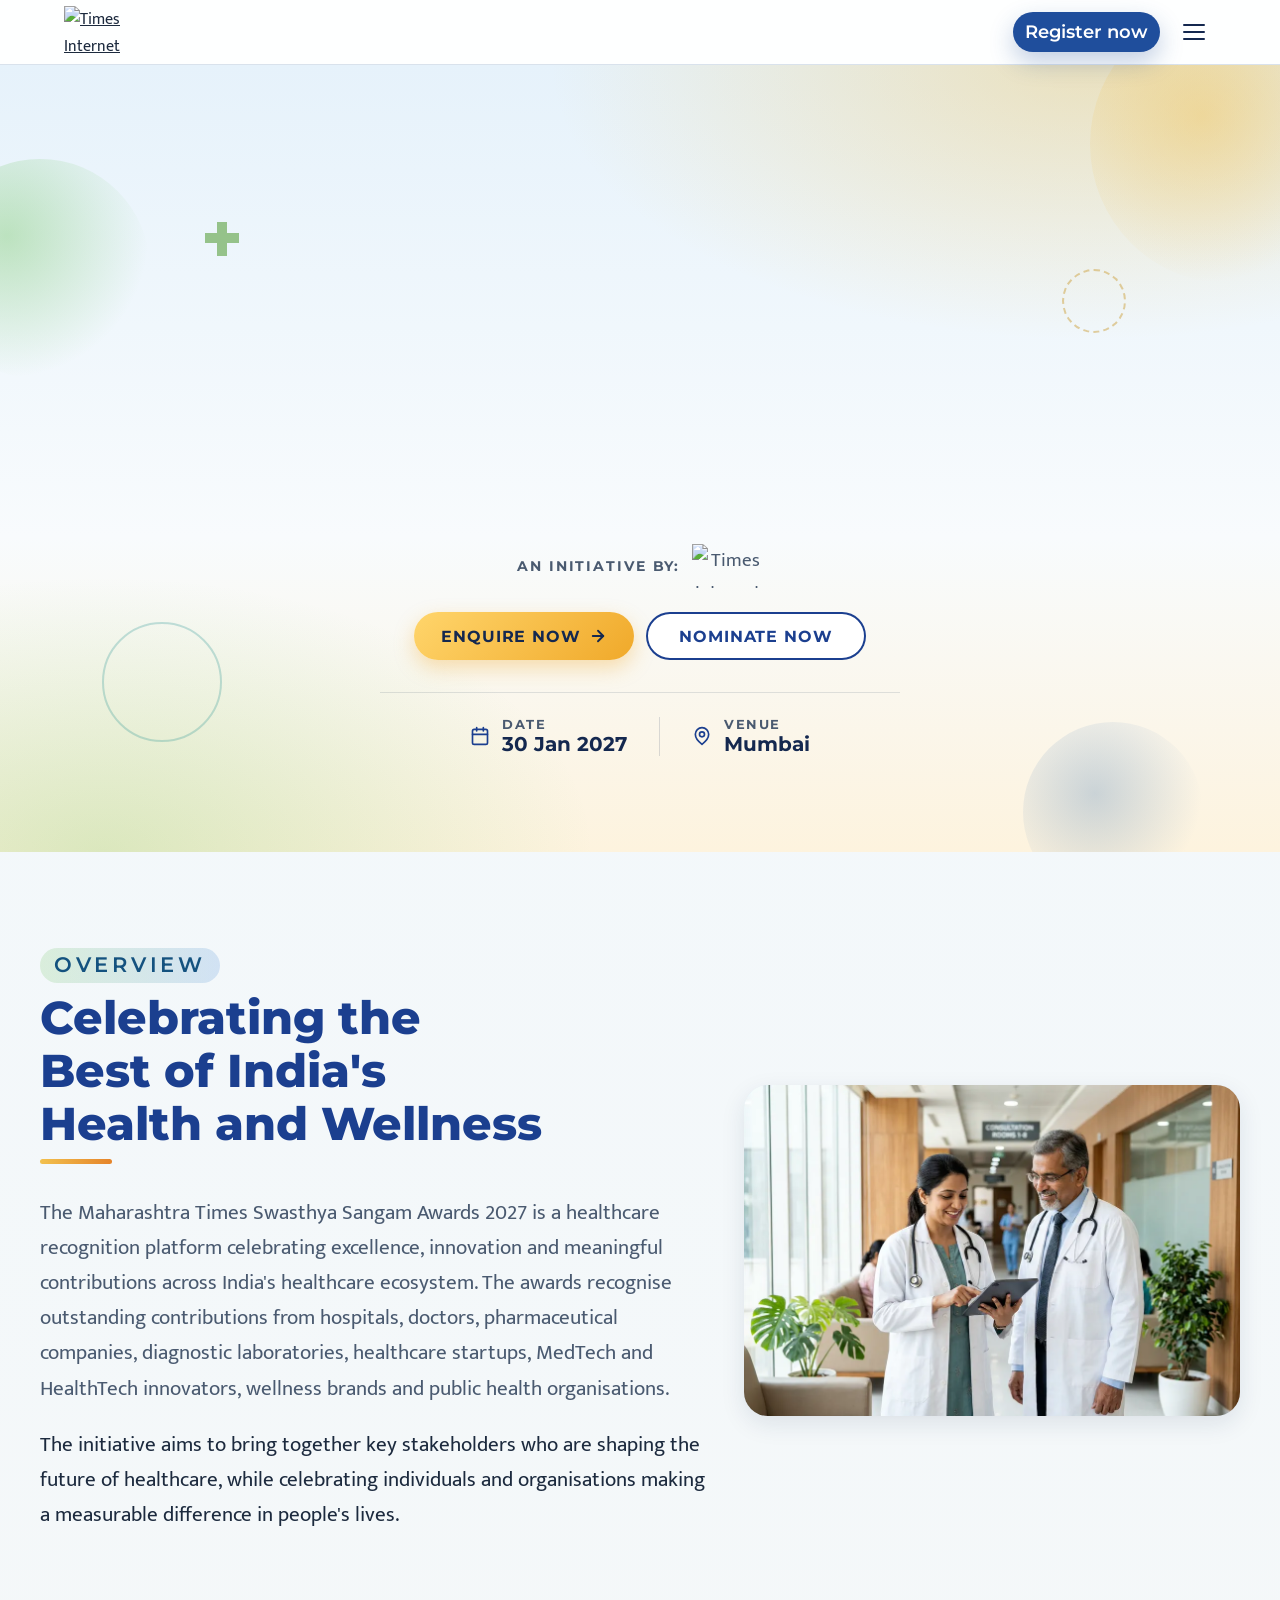
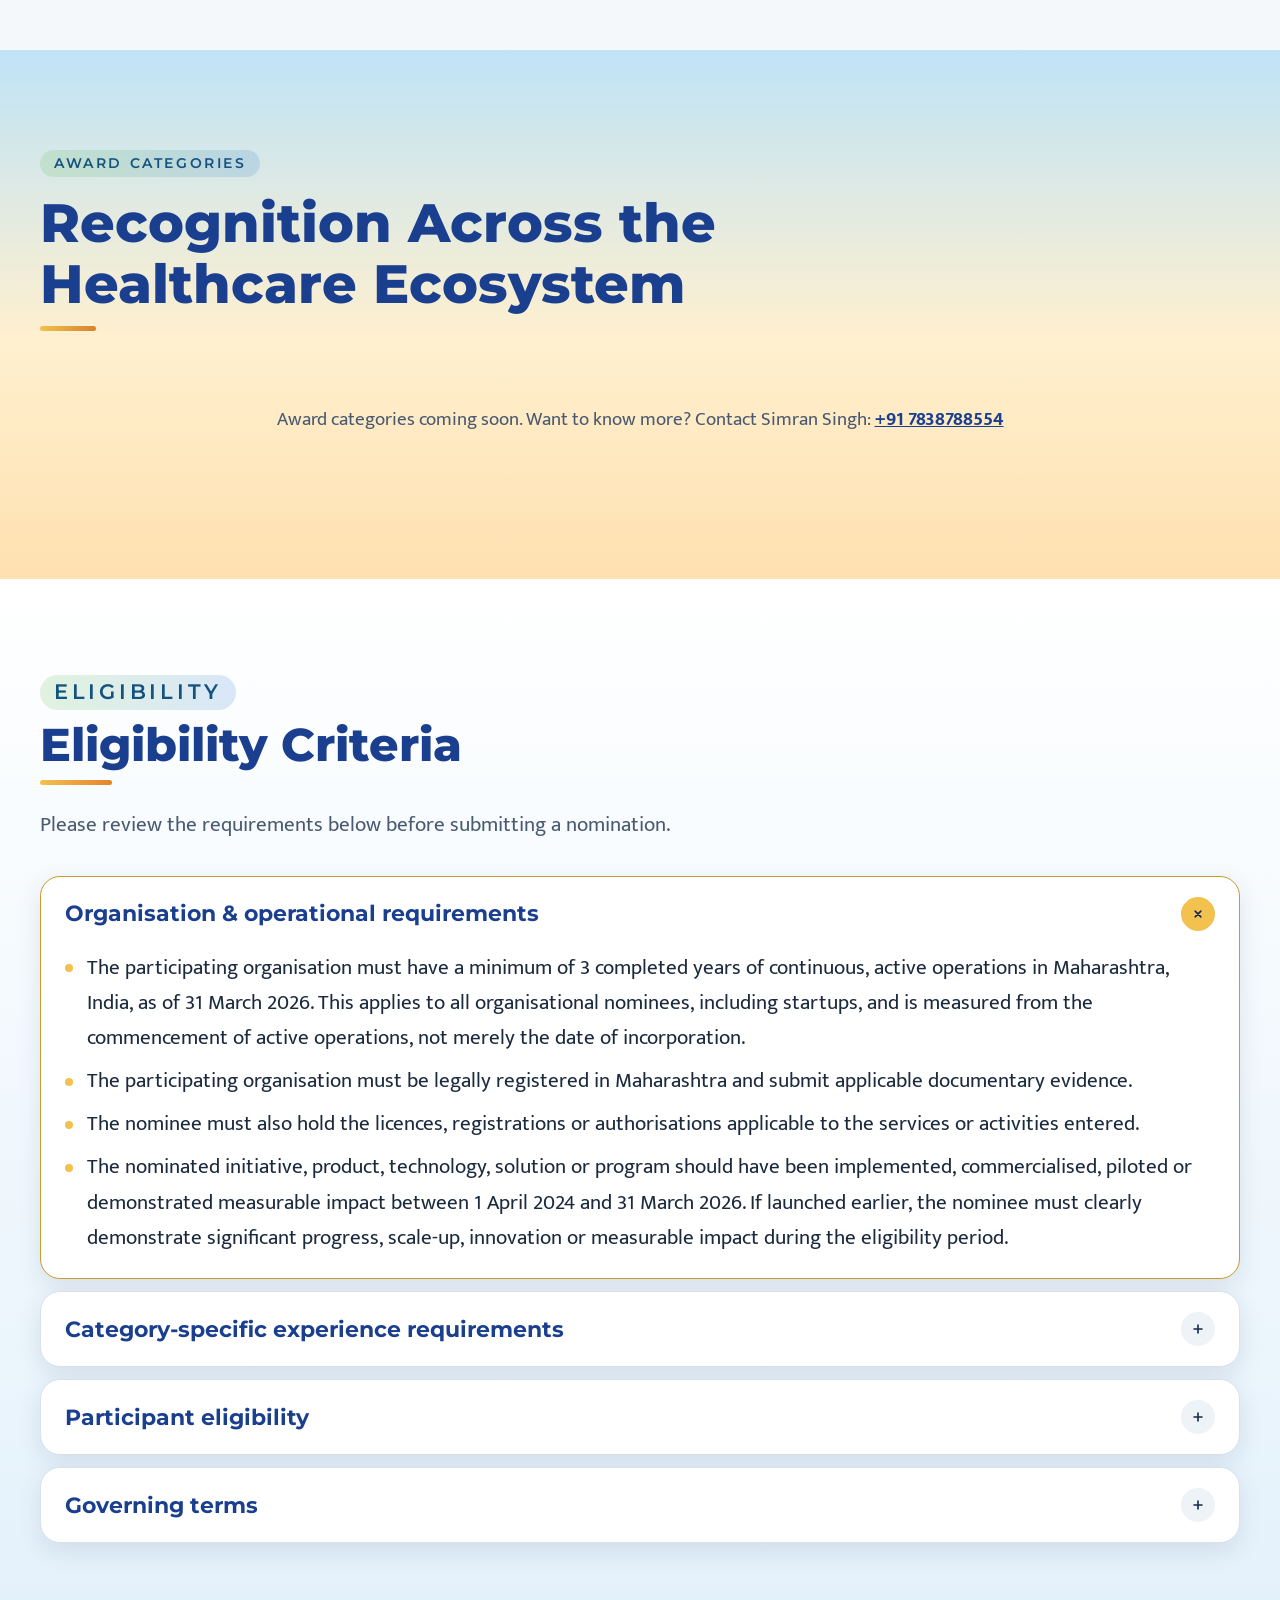
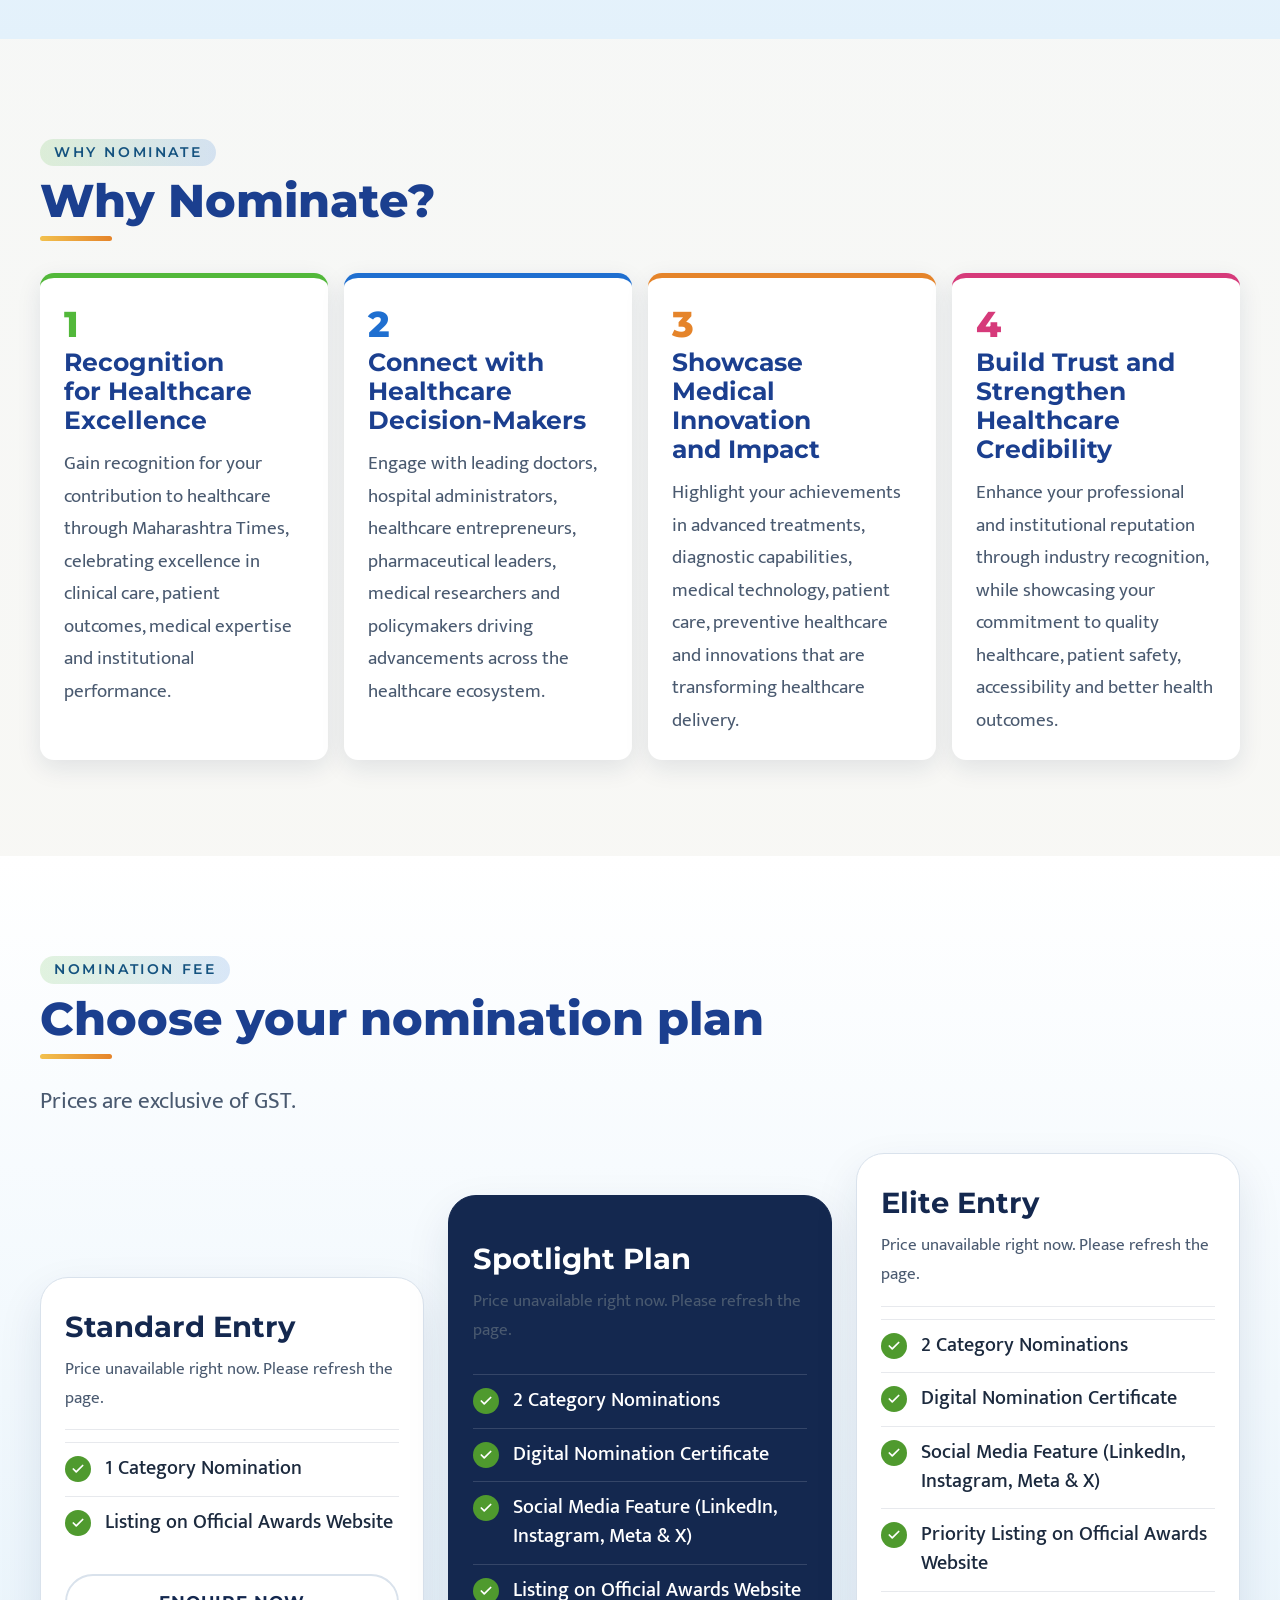
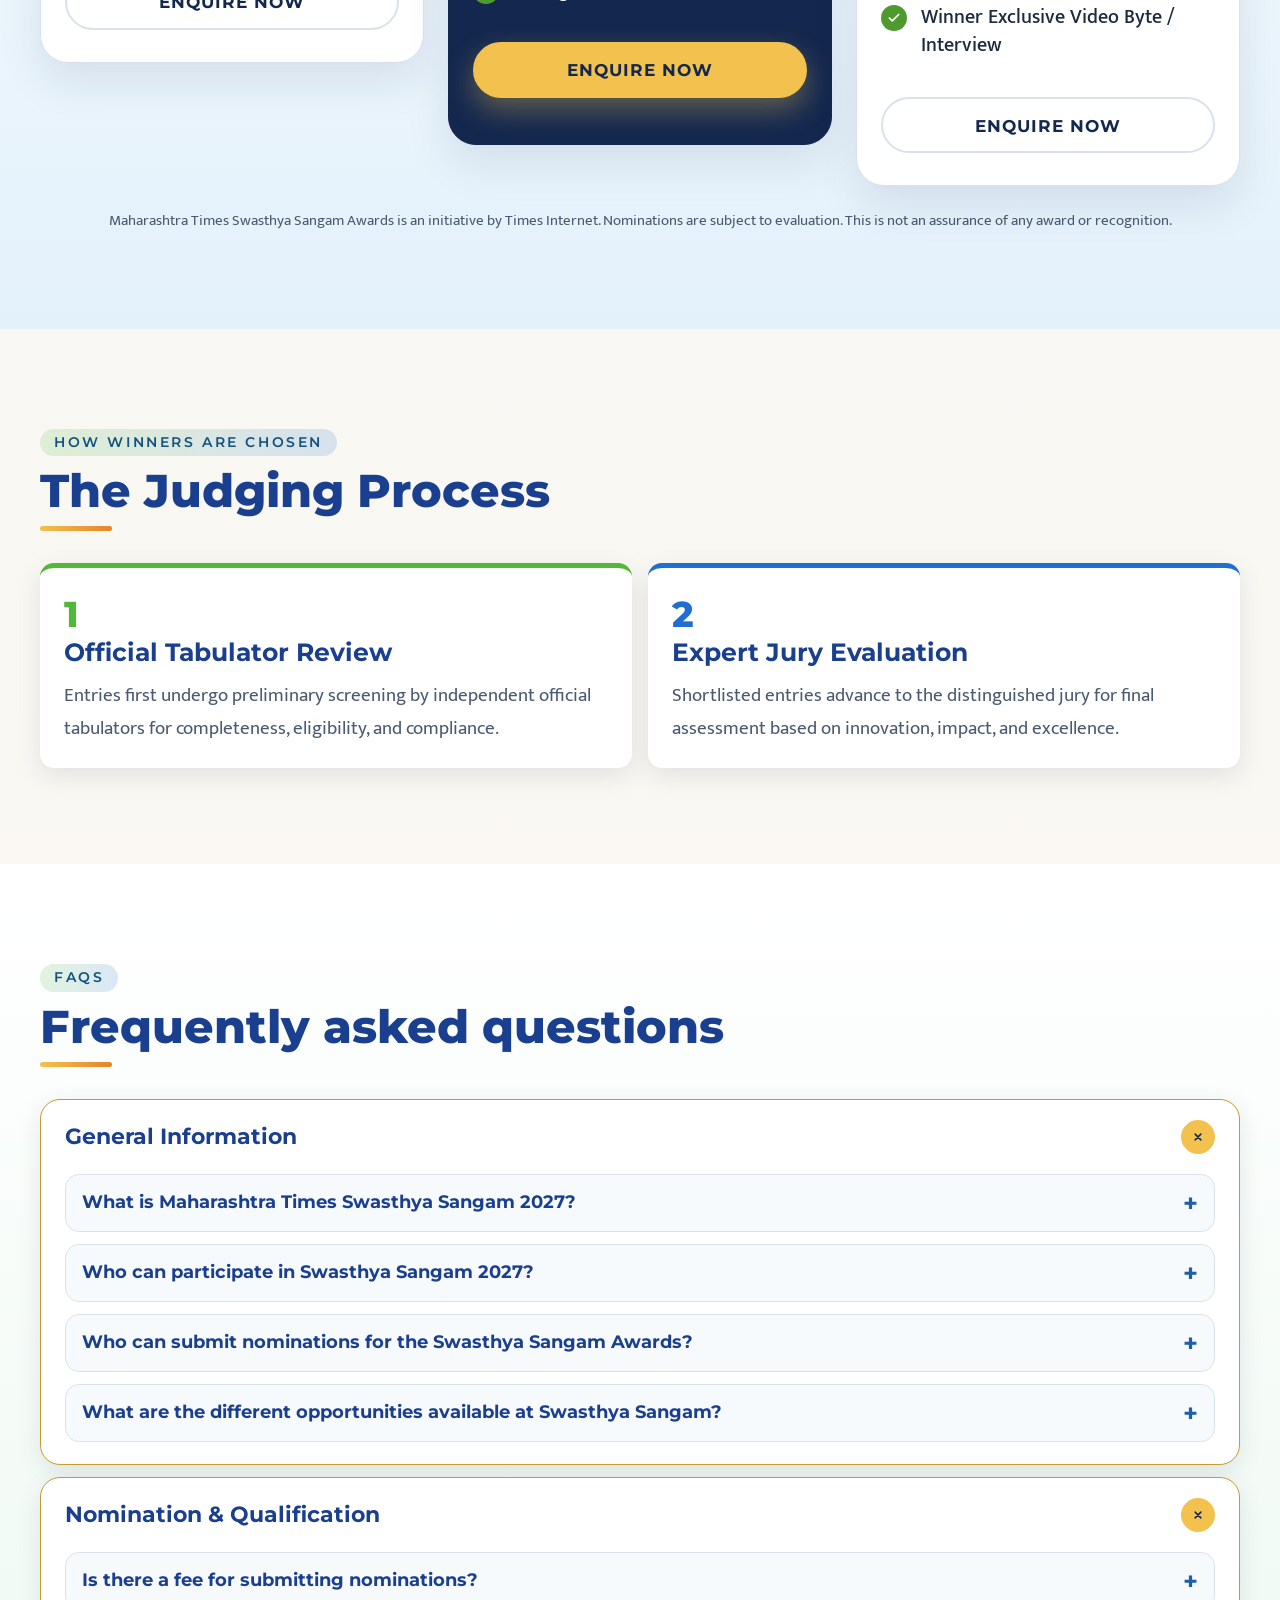
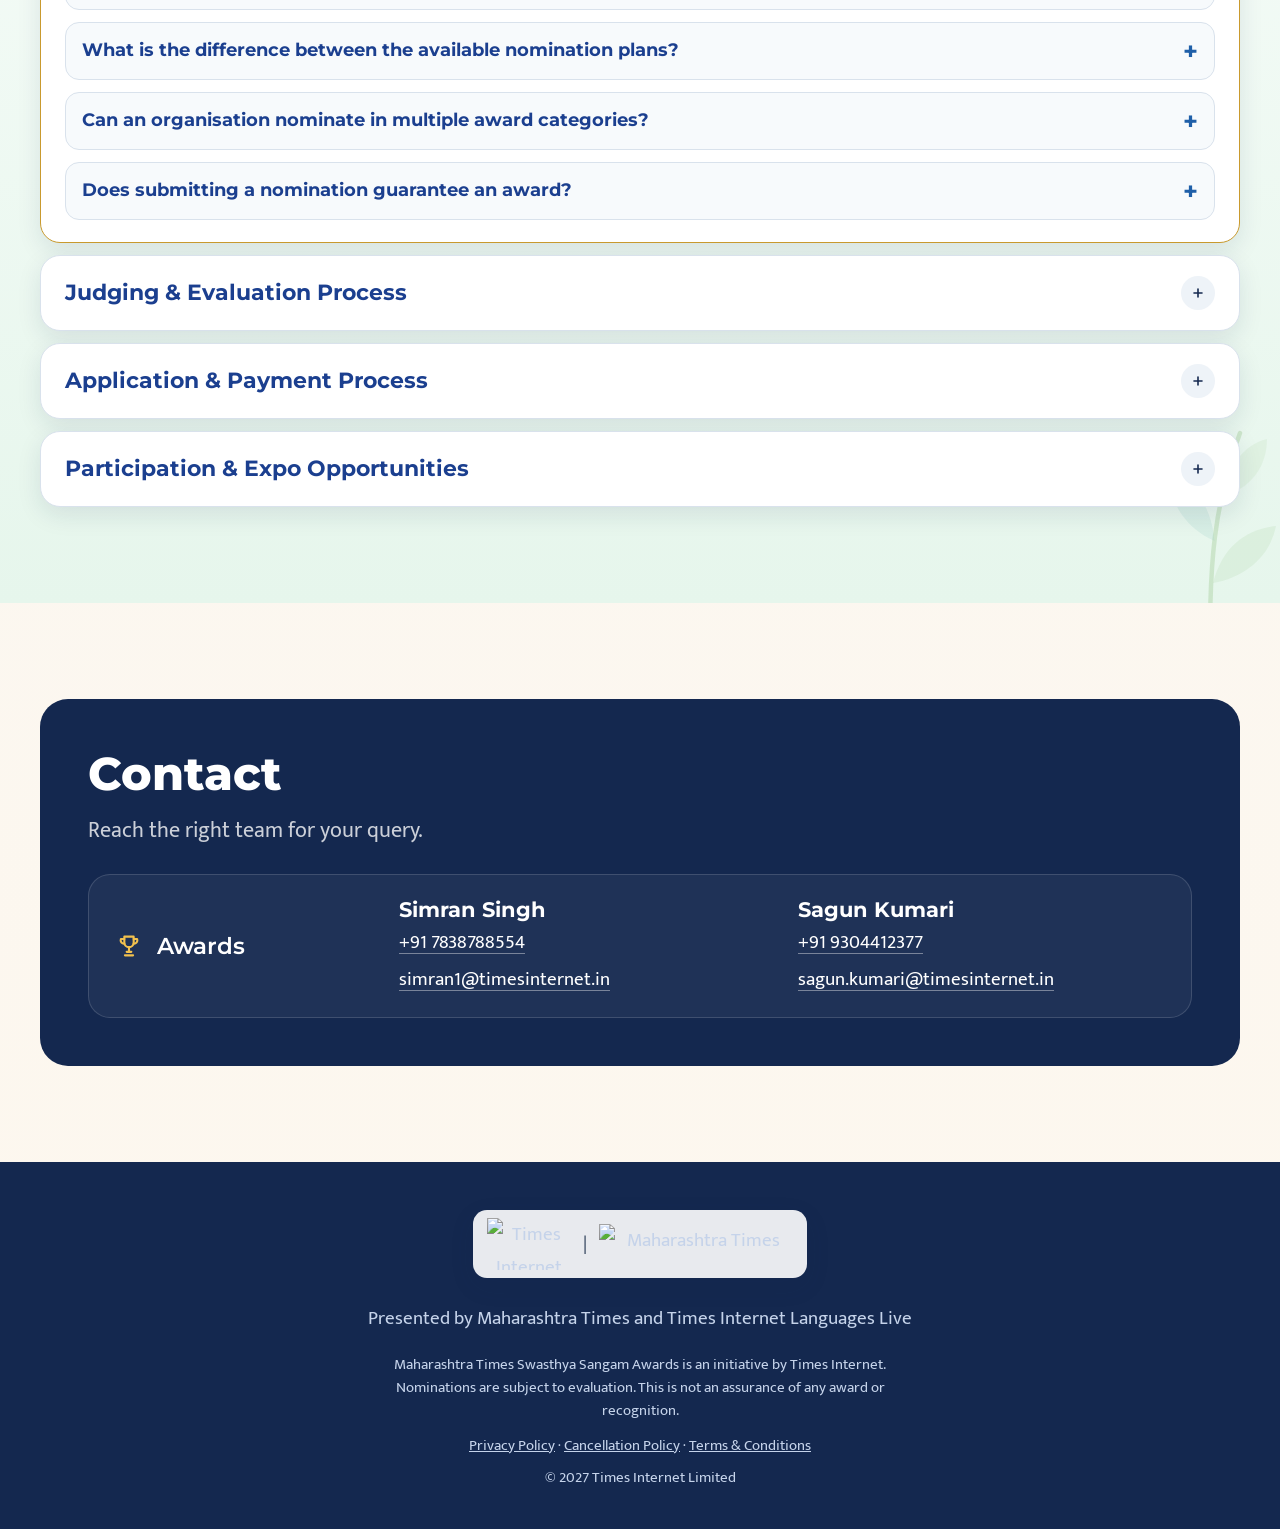
==== commit 42ffb89b: "Add cache-busting version to CSS and JS links Co-Authored-By: Claude Sonnet 5.5 <noreply@anthropic.c" ====
--- a/awards.html
+++ b/awards.html
@@ -31,8 +31,8 @@
   <link rel="preconnect" href="https://api.indiatimes.com" crossorigin>
   <link rel="stylesheet"
     href="https://fonts.googleapis.com/css2?family=Montserrat:wght@400;500;600;700;800&family=Mukta:wght@400;500;600;700&display=swap">
-  <link rel="stylesheet" href="assets/styles.css">
-  <link rel="stylesheet" href="assets/extra.css">
+  <link rel="stylesheet" href="assets/styles.css?v=20261126a">
+  <link rel="stylesheet" href="assets/extra.css?v=20261126a">
   <link rel="stylesheet" href="https://timeslanguages.in/campaignhub/css/eventFormRenderer.css">
 
   <script>
@@ -691,9 +691,9 @@
   <script defer
     src="https://langstatic.indiatimes.com/assets/script/common/loginSupporter-v3.js"></script>
   <script defer src="https://timeslanguages.in/assets/tfm/eventFormRenderer.js?v=1"></script>
-  <script defer src="assets/script.js"></script>
-  <script defer src="assets/awardCategories.js"></script>
-  <script defer src="assets/nomination.js"></script>
+  <script defer src="assets/script.js?v=20261126a"></script>
+  <script defer src="assets/awardCategories.js?v=20261126a"></script>
+  <script defer src="assets/nomination.js?v=20261126a"></script>
 </body>
 
 </html>
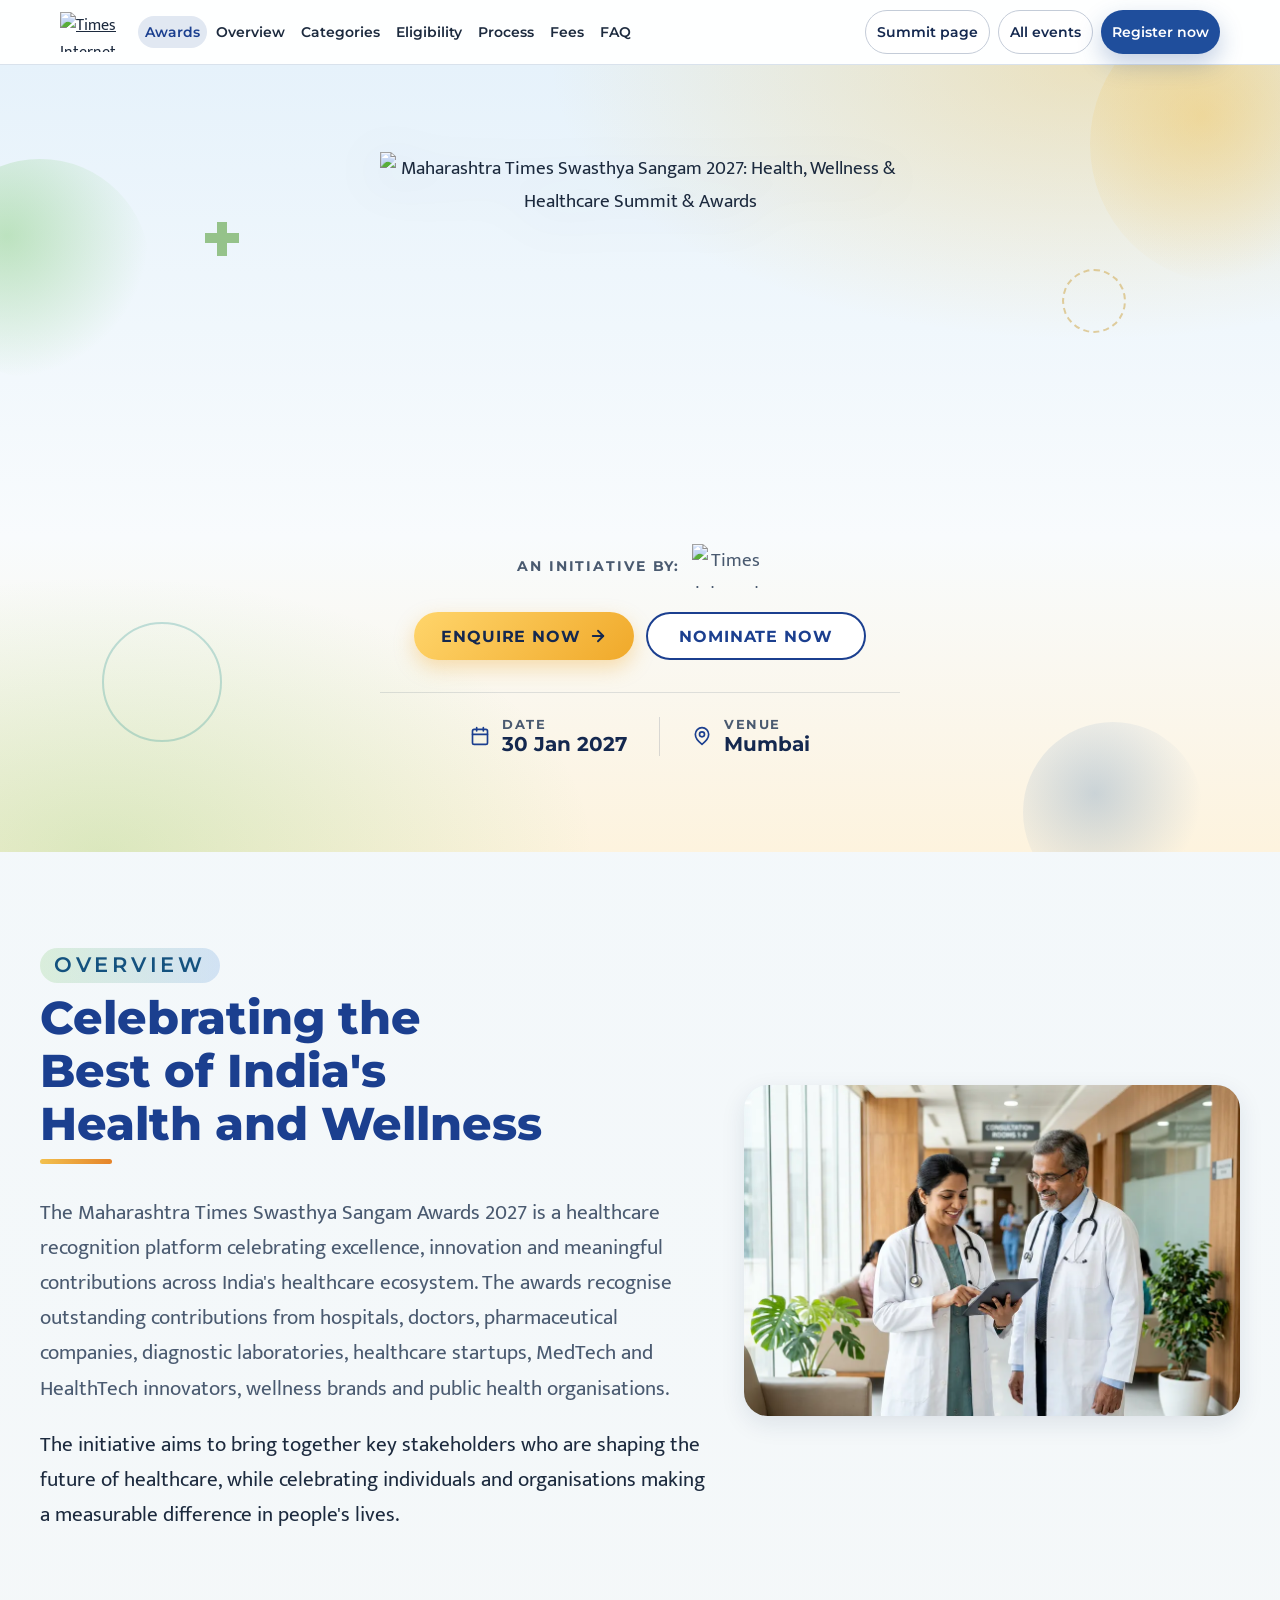
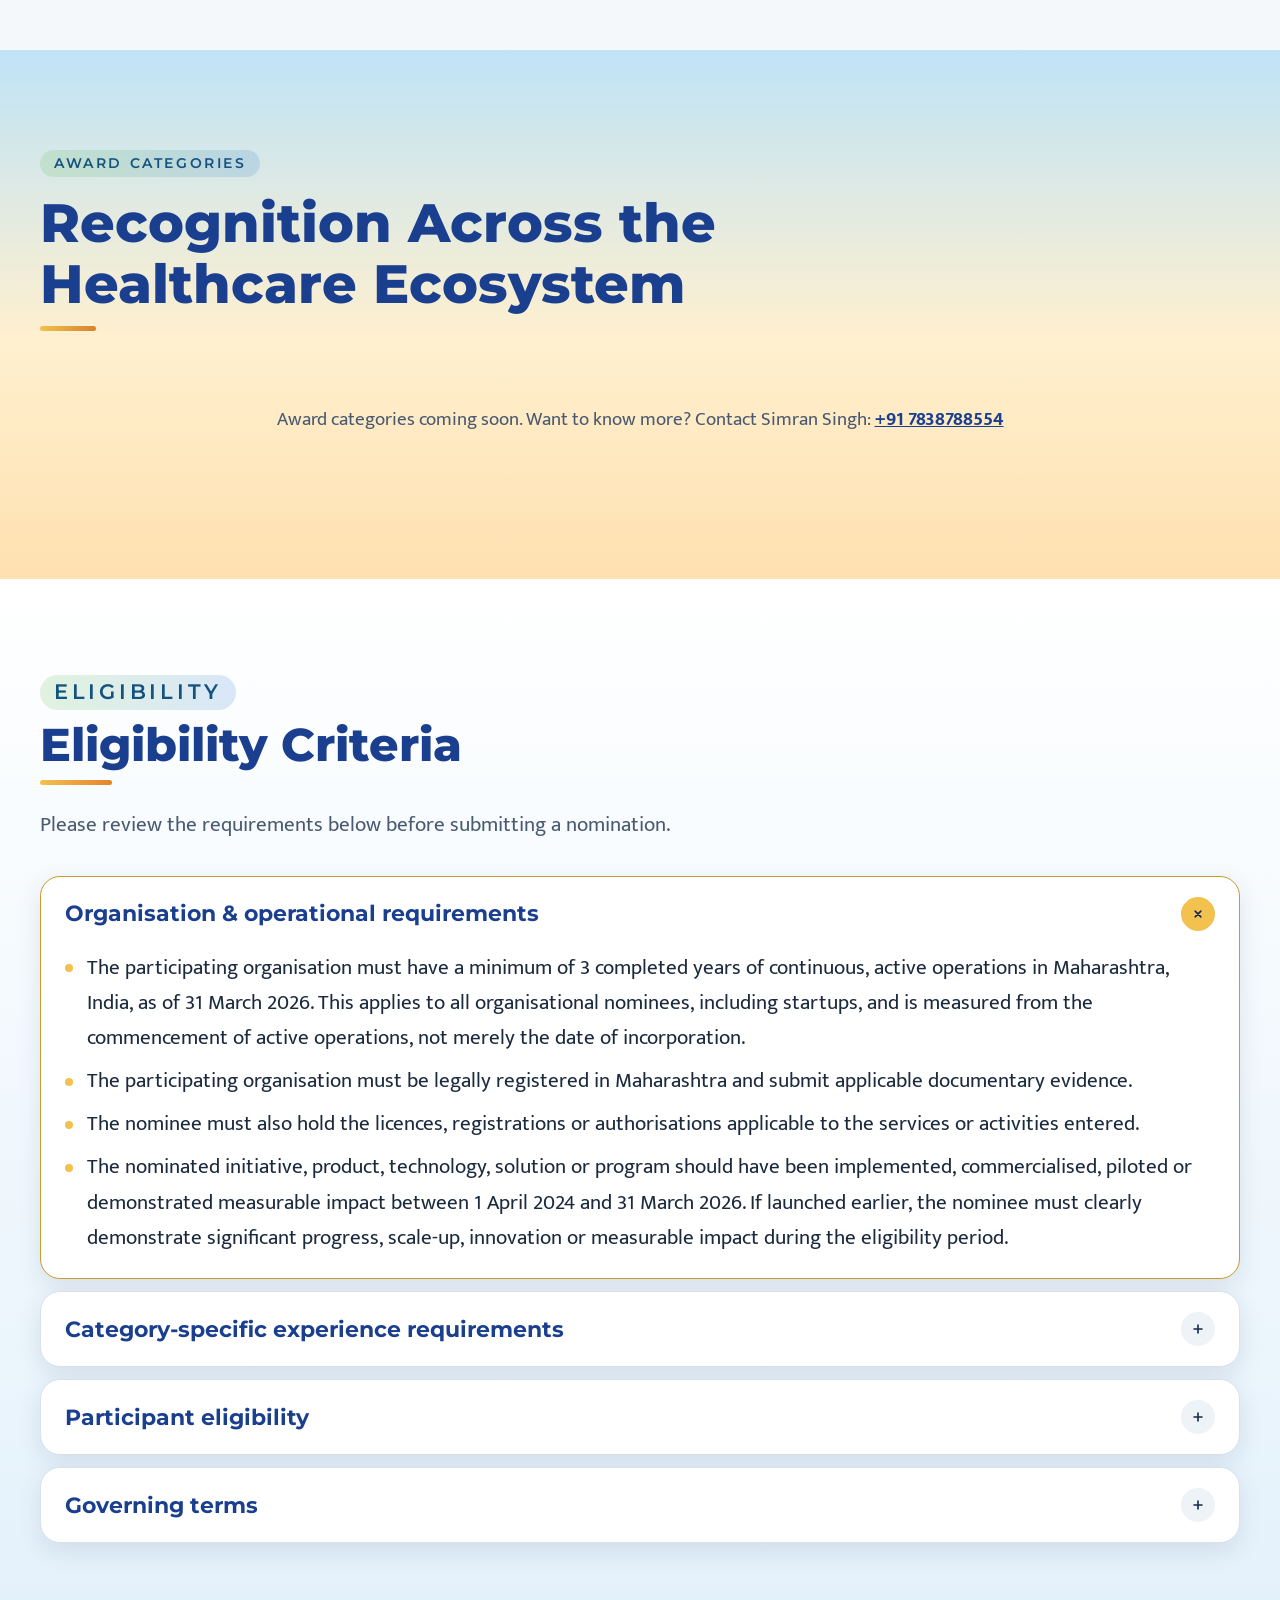
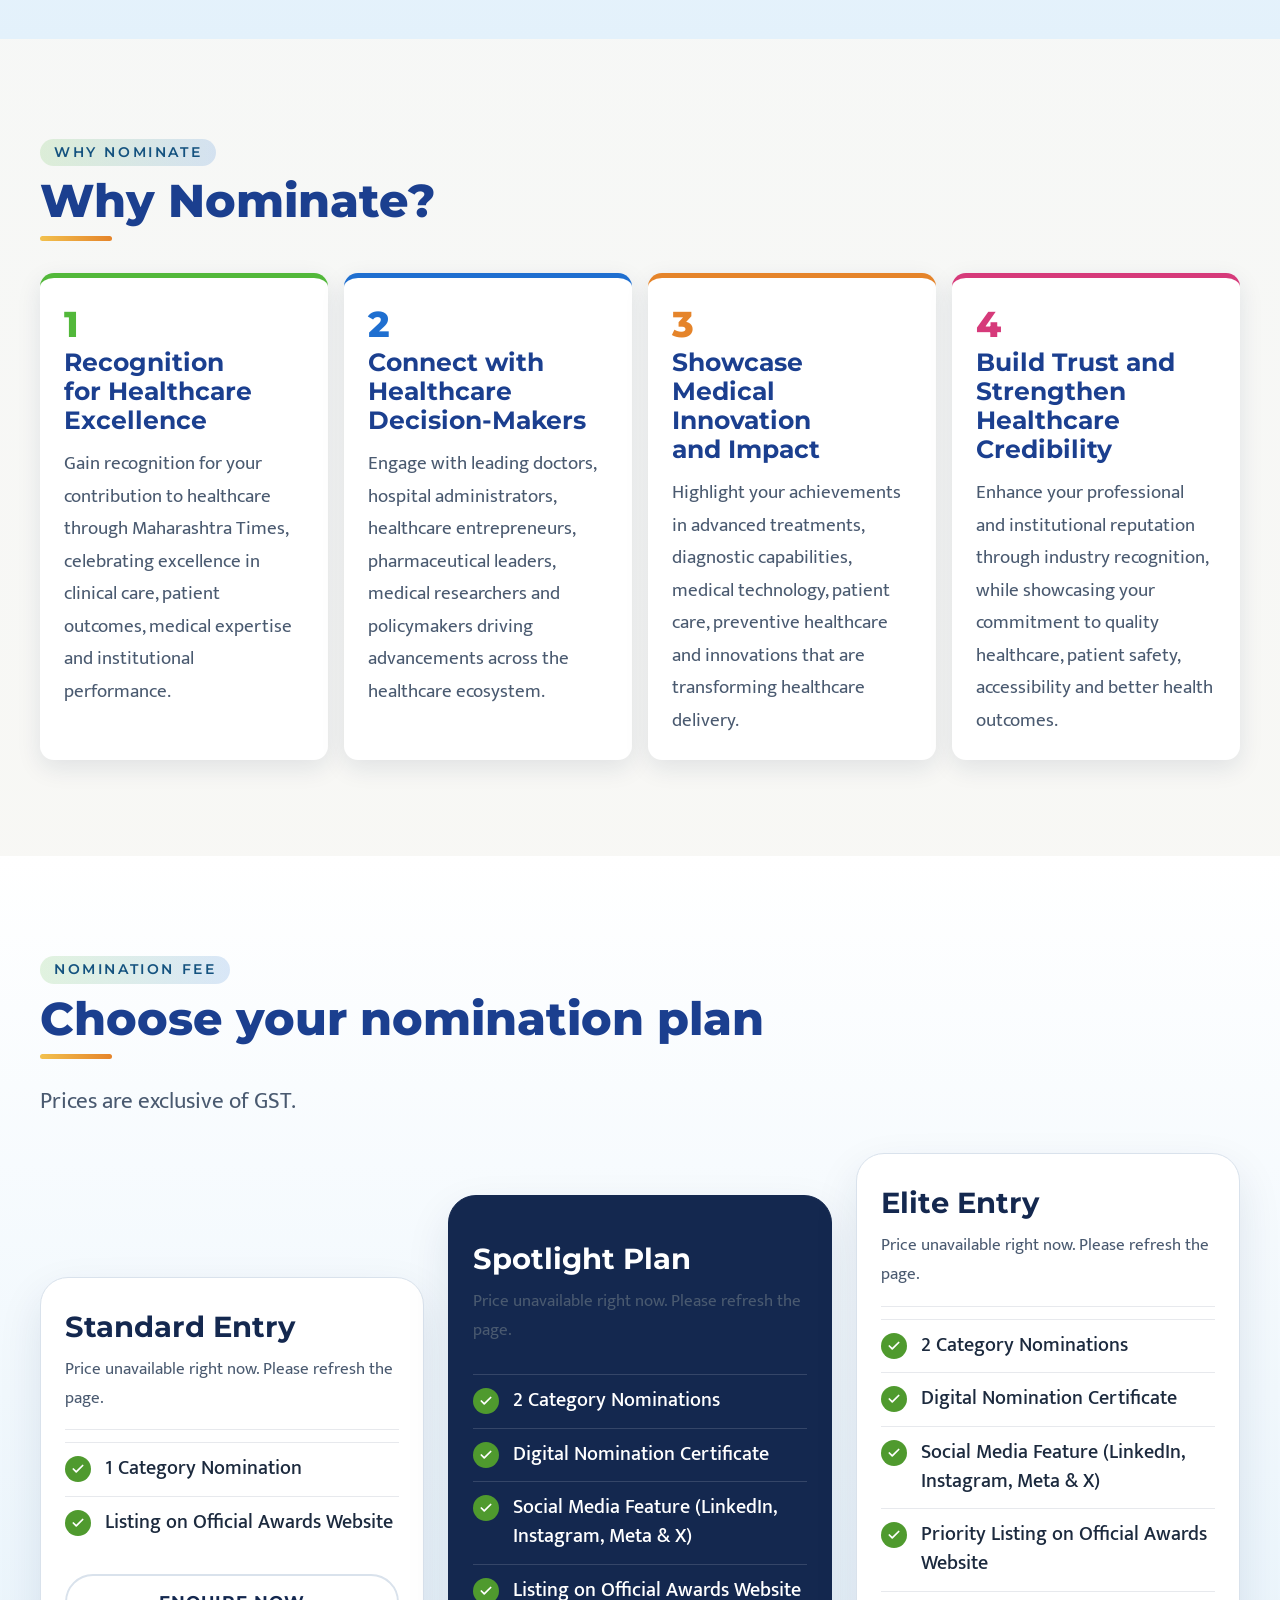
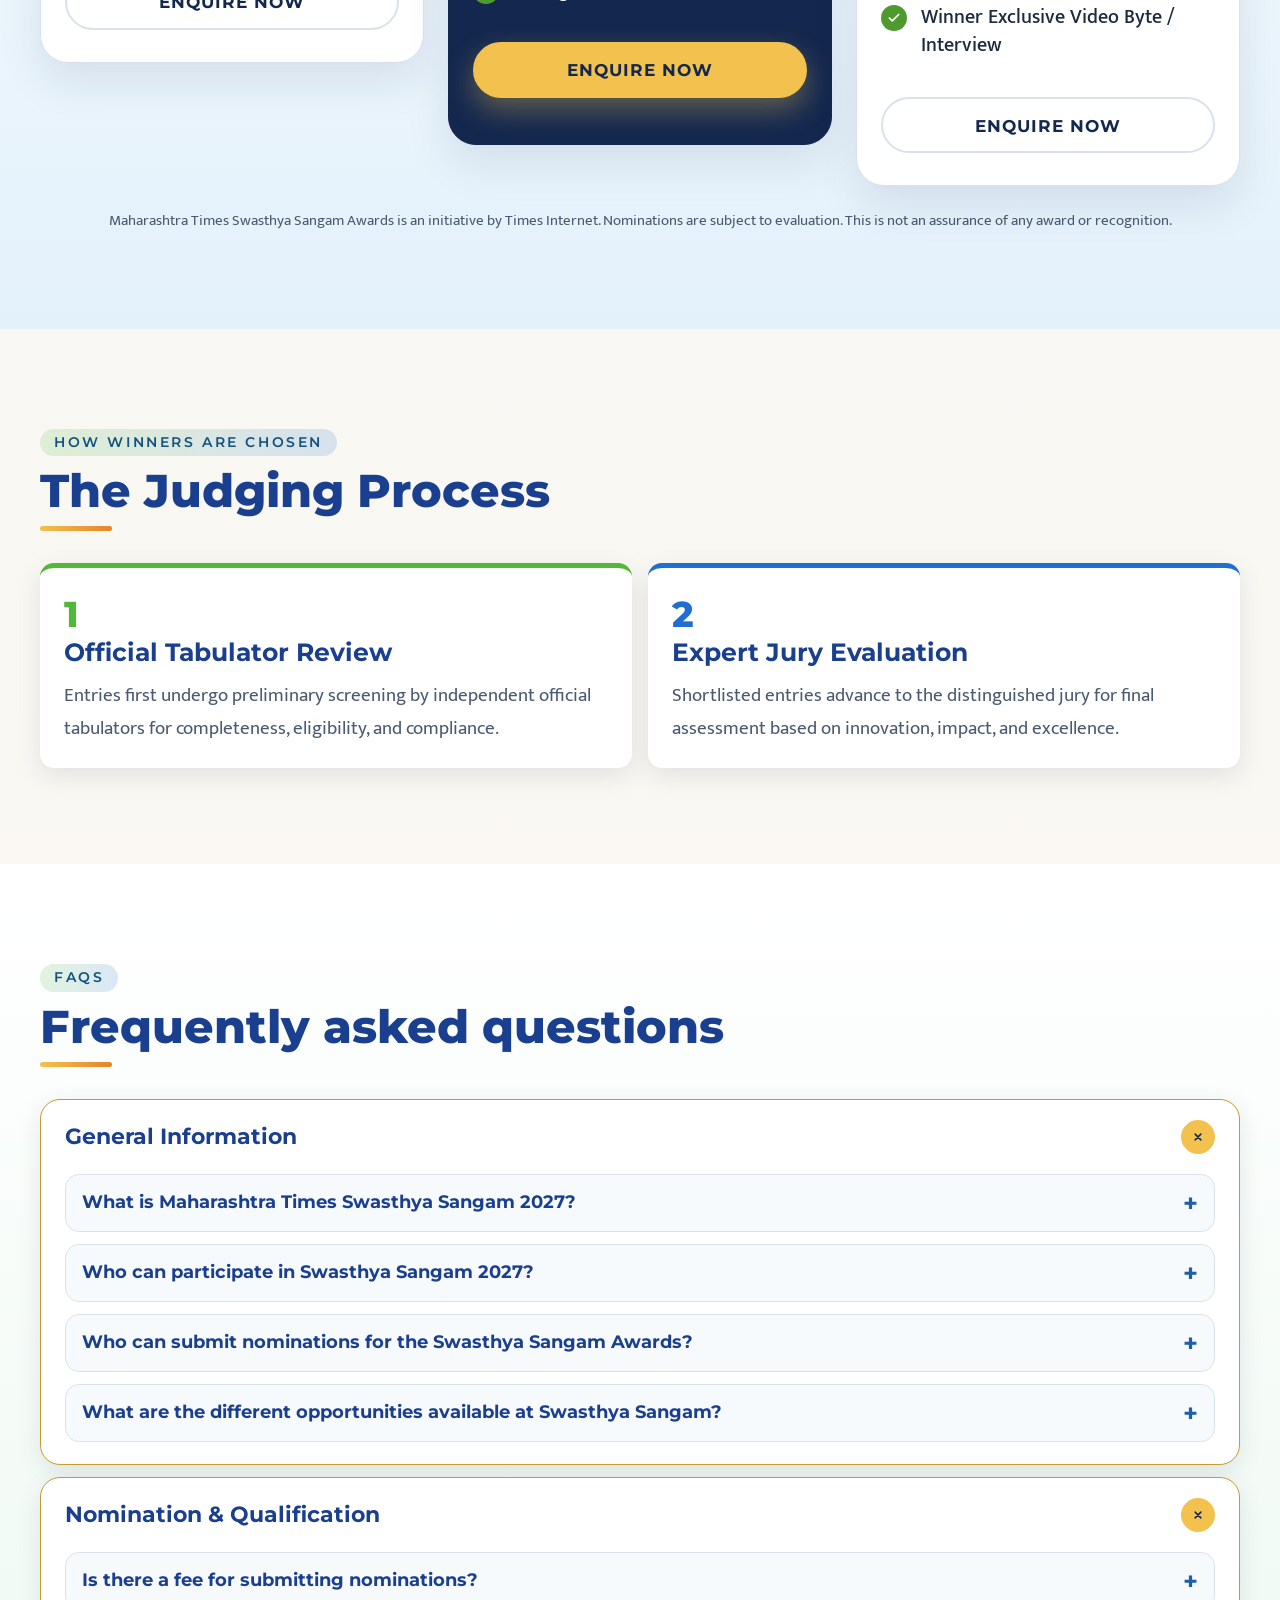
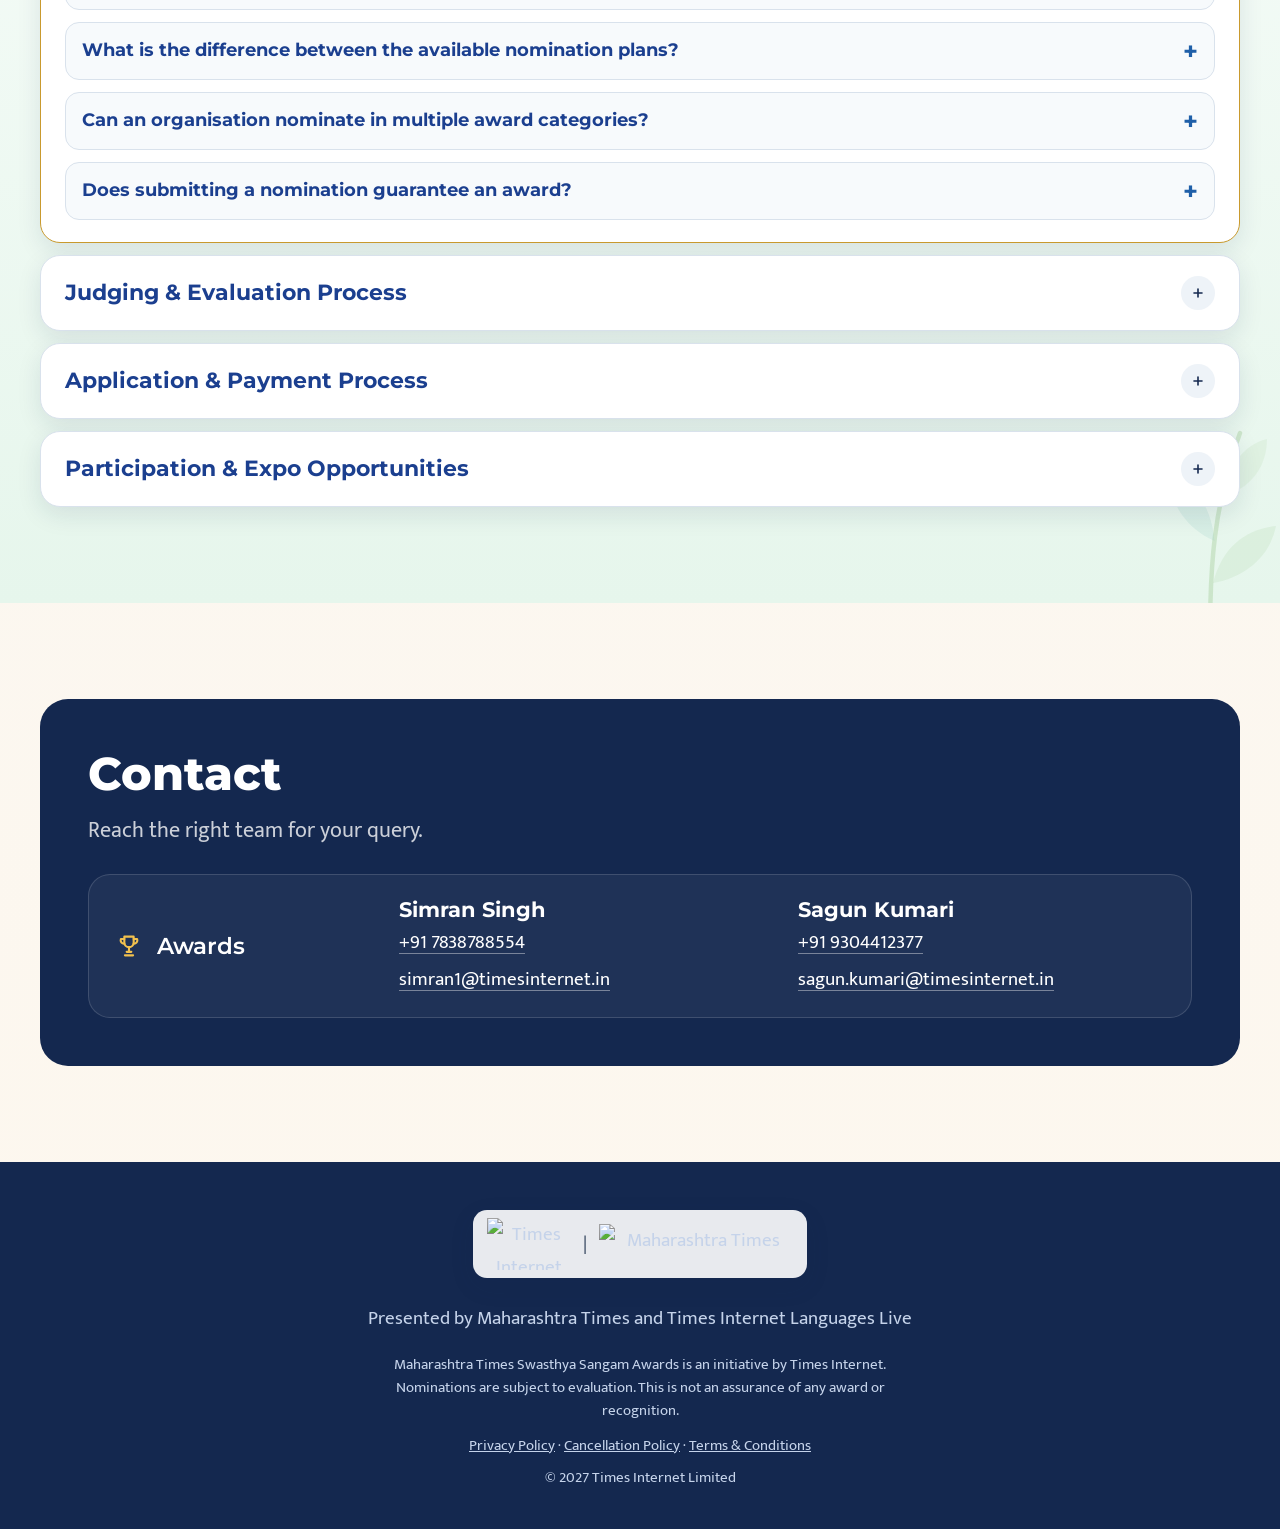
==== commit 1a42fa48: "Show the full header on all desktop widths (1180px and up) Co-Authored-By: Claude Sonnet 5.5 <norepl" ====
--- a/awards.html
+++ b/awards.html
@@ -31,8 +31,8 @@
   <link rel="preconnect" href="https://api.indiatimes.com" crossorigin>
   <link rel="stylesheet"
     href="https://fonts.googleapis.com/css2?family=Montserrat:wght@400;500;600;700;800&family=Mukta:wght@400;500;600;700&display=swap">
-  <link rel="stylesheet" href="assets/styles.css?v=20261126a">
-  <link rel="stylesheet" href="assets/extra.css?v=20261126a">
+  <link rel="stylesheet" href="assets/styles.css?v=20261126b">
+  <link rel="stylesheet" href="assets/extra.css?v=20261126b">
   <link rel="stylesheet" href="https://timeslanguages.in/campaignhub/css/eventFormRenderer.css">
 
   <script>
@@ -691,9 +691,9 @@
   <script defer
     src="https://langstatic.indiatimes.com/assets/script/common/loginSupporter-v3.js"></script>
   <script defer src="https://timeslanguages.in/assets/tfm/eventFormRenderer.js?v=1"></script>
-  <script defer src="assets/script.js?v=20261126a"></script>
-  <script defer src="assets/awardCategories.js?v=20261126a"></script>
-  <script defer src="assets/nomination.js?v=20261126a"></script>
+  <script defer src="assets/script.js?v=20261126b"></script>
+  <script defer src="assets/awardCategories.js?v=20261126b"></script>
+  <script defer src="assets/nomination.js?v=20261126b"></script>
 </body>
 
 </html>
--- a/assets/extra.css
+++ b/assets/extra.css
@@ -189,12 +189,7 @@
 .ct-links { display: grid; gap: 4px; }
 
 /* header like the reference: links in the middle, two outlined buttons and one filled button on the right */
-@media (min-width: 1180px) and (max-width: 1659px) {
-  .menu { display: block; }
-  .nav-desktop { display: none; }
-  .topbar-cta .btn-ghost { display: none; }
-}
-@media (min-width: 1660px) {
+@media (min-width: 1180px) {
   .topbar-in { gap: 0; }
   .nav-desktop { margin-left: var(--sp-5); gap: 4px; }
   .nav-desktop a { font-size: .88rem; padding: 10px 13px; border-bottom: 0; border-radius: 999px; }
@@ -203,7 +198,7 @@
   .topbar-cta .btn-sm { min-height: 48px; padding: 10px 20px; font-size: .88rem; border-radius: 999px; }
   .topbar-cta .btn-ghost { background: #fff; border: 2px solid #c9d3df; color: var(--c-navy-900); }
 }
-@media (min-width: 1660px) { .menu { display: none; } }
+@media (min-width: 1180px) { .menu { display: none; } }
 .brand img:first-child { height: 40px; }
 
 /* header buttons and links in sentence case, solid blue main button (matches the reference) */
@@ -215,7 +210,7 @@
   .topbar-cta .btn-sm { font-size: 1rem; }
   .topbar-cta .btn-ghost { border-color: #c4ccd8; }
 }
-@media (min-width: 1660px) { .nav-desktop a { font-size: 1rem; padding: 10px 14px; } }
+@media (min-width: 1600px) { .nav-desktop a { font-size: 1rem; padding: 10px 14px; } }
 .topbar-cta .btn-ghost { box-shadow: none; outline: 0; }
 .topbar-cta .btn-ghost:hover { border-color: var(--c-navy-700); }
 
@@ -239,3 +234,18 @@
 .faq .faq-grp-body > details[open] > summary::after { content: "–"; }
 .faq .faq-grp-body > details { background: #f7fafc; }
 .faq .faq-grp-body > details[open] { background: #fff; }
+
+/* full header on every desktop width (1180px and up): sizes scale down instead of switching to the menu button */
+@media (min-width: 1180px) and (max-width: 1599px) {
+  .topbar .container { max-width: none; padding-inline: 20px; }
+  .brand img:first-child { height: 44px; }
+  .nav-desktop { margin-left: 14px; gap: 2px; }
+  .nav-desktop a { font-size: .86rem; padding: 8px 9px; }
+  .topbar-cta { gap: 8px; margin-left: auto; }
+  .topbar-cta .btn-sm { font-size: .86rem; min-height: 44px; padding: 8px 14px; border-width: 1.5px; }
+}
+@media (min-width: 1180px) and (max-width: 1379px) {
+  .nav-desktop a { font-size: .8rem; padding: 7px 7px; }
+  .topbar-cta .btn-sm { font-size: .8rem; padding: 8px 11px; }
+  .brand img:first-child { height: 40px; }
+}
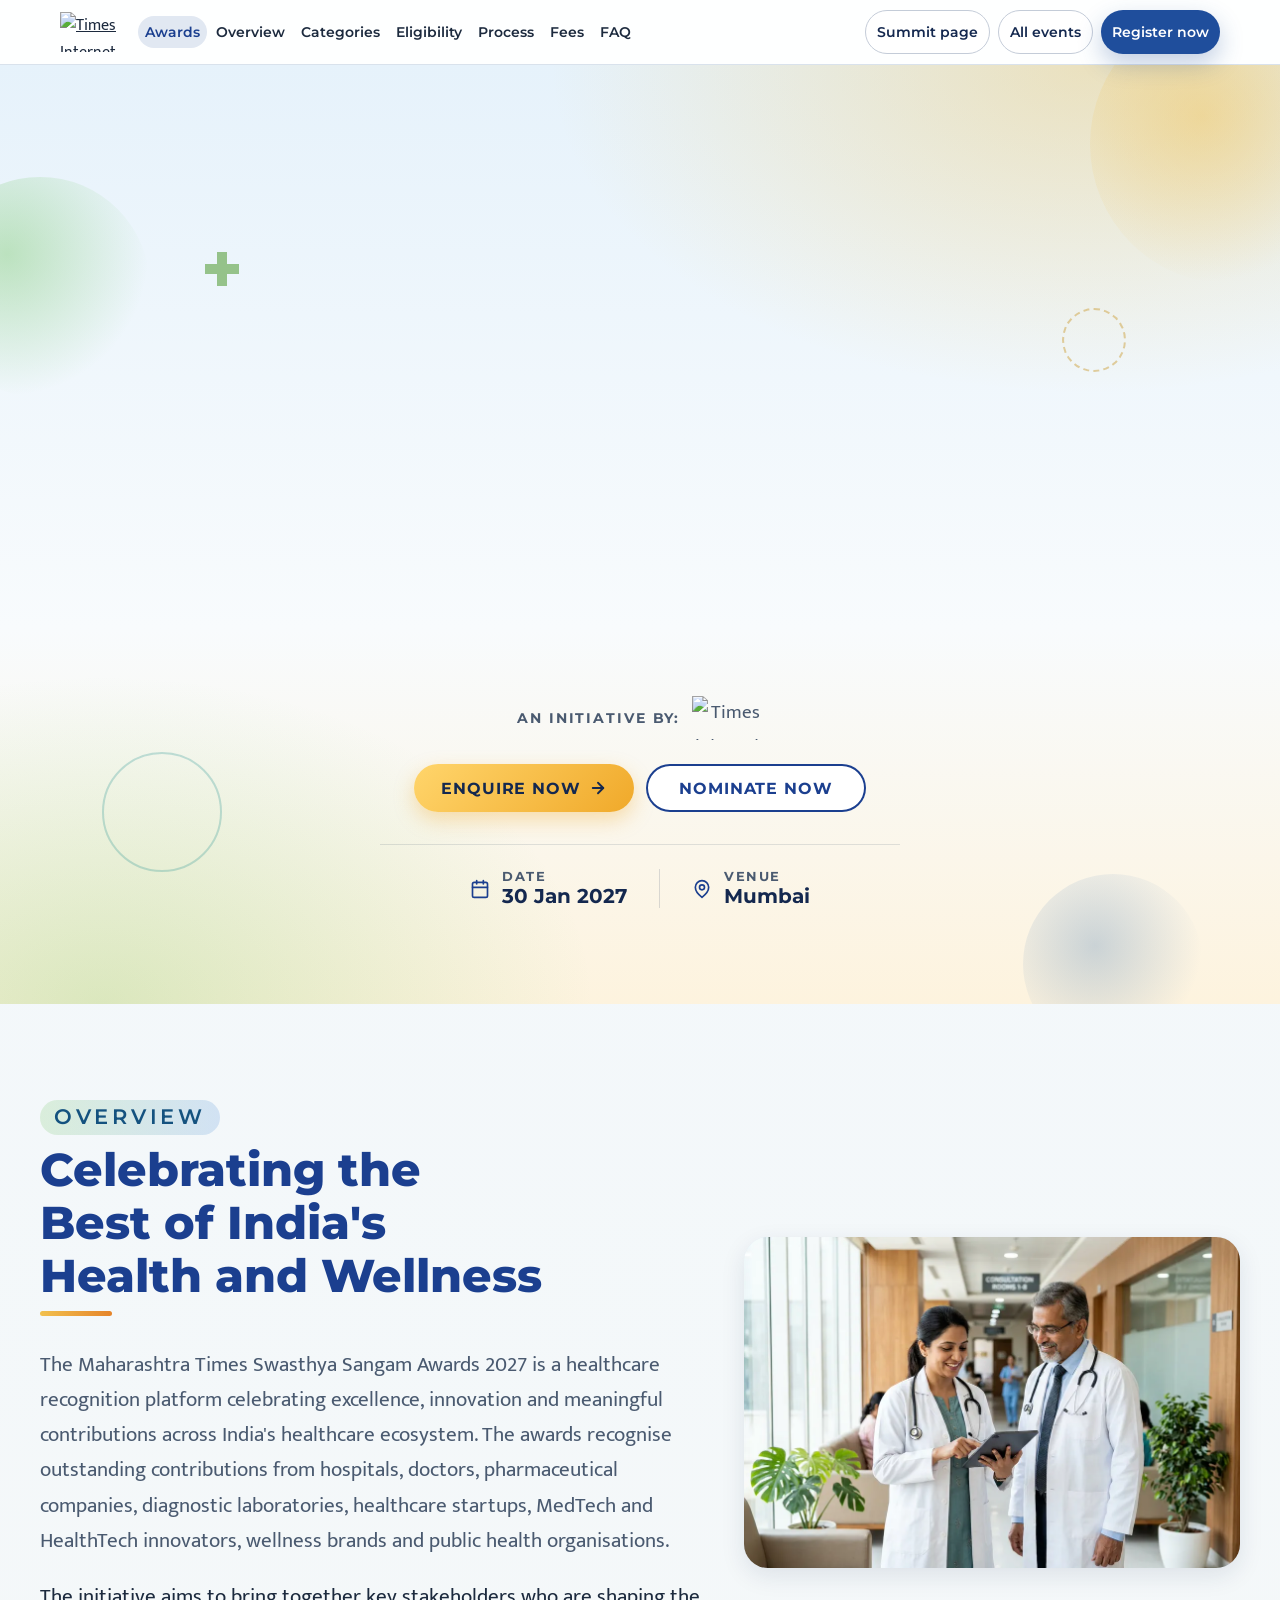
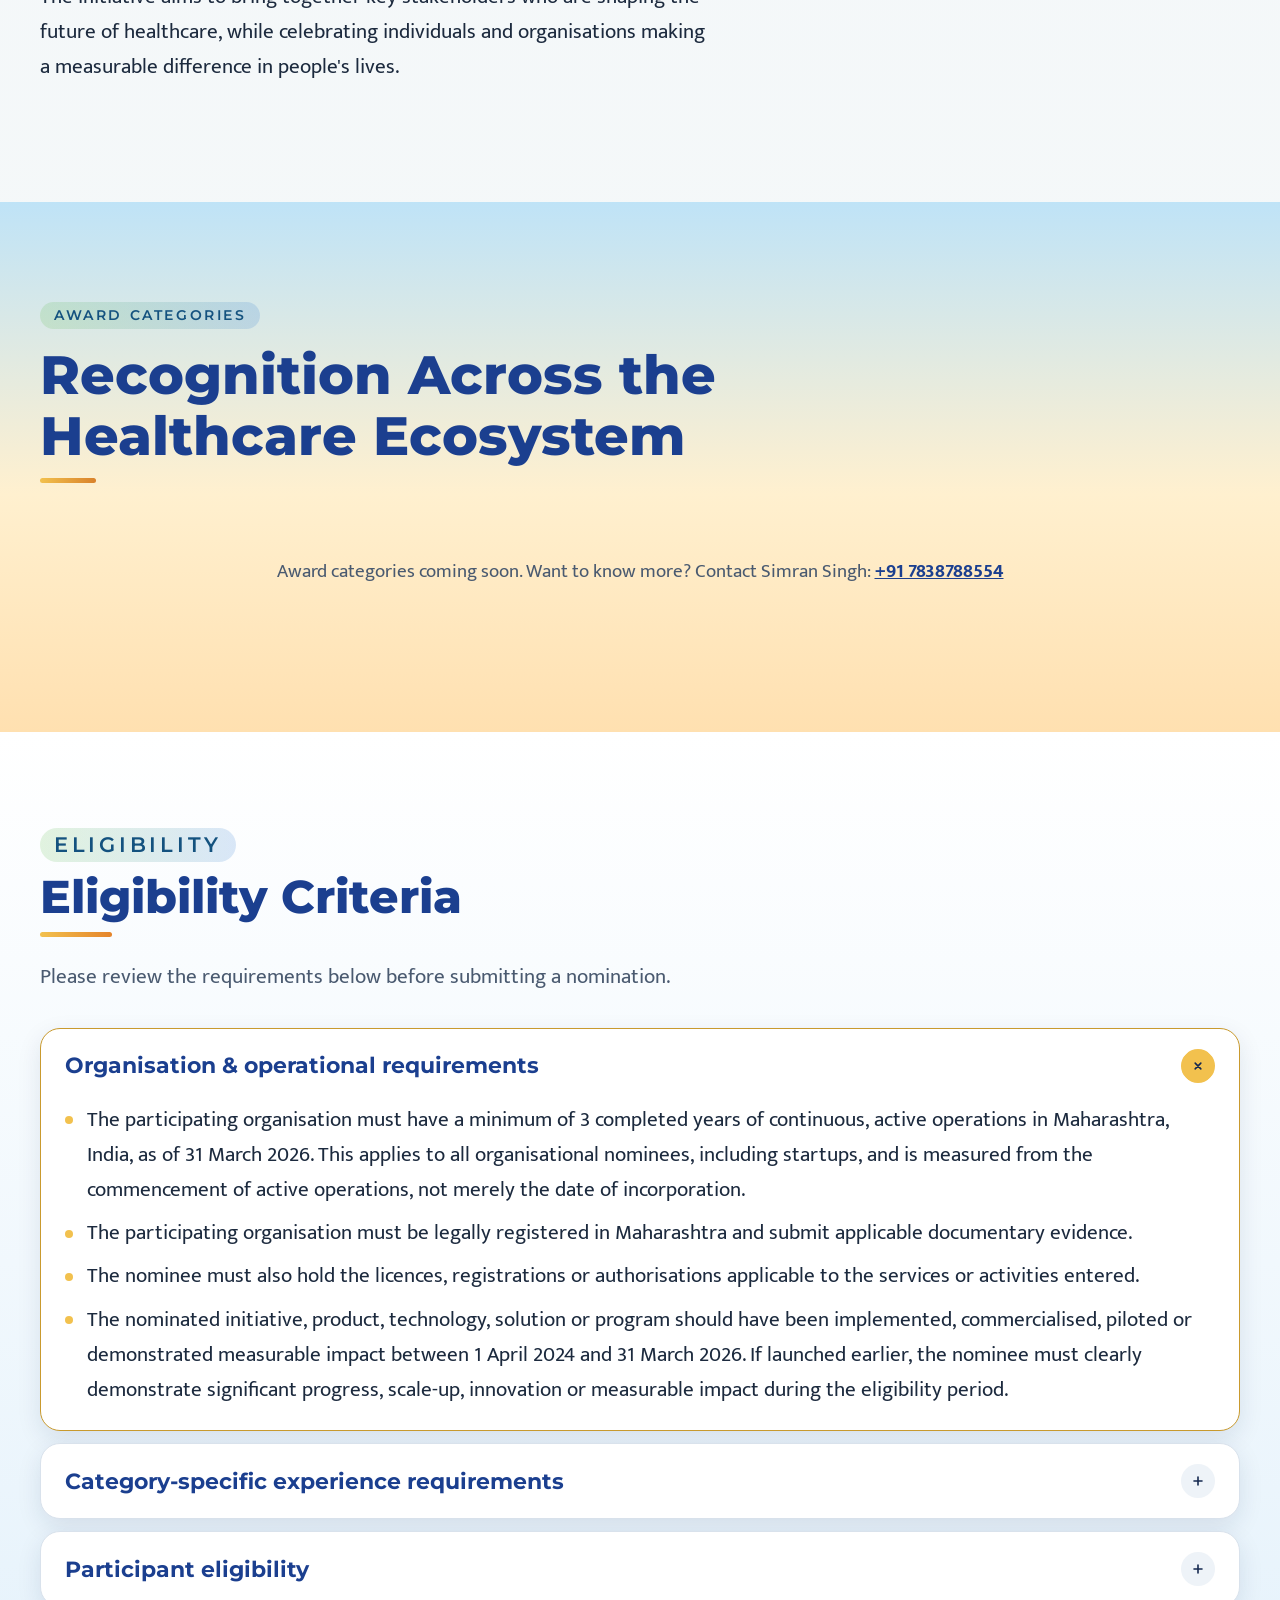
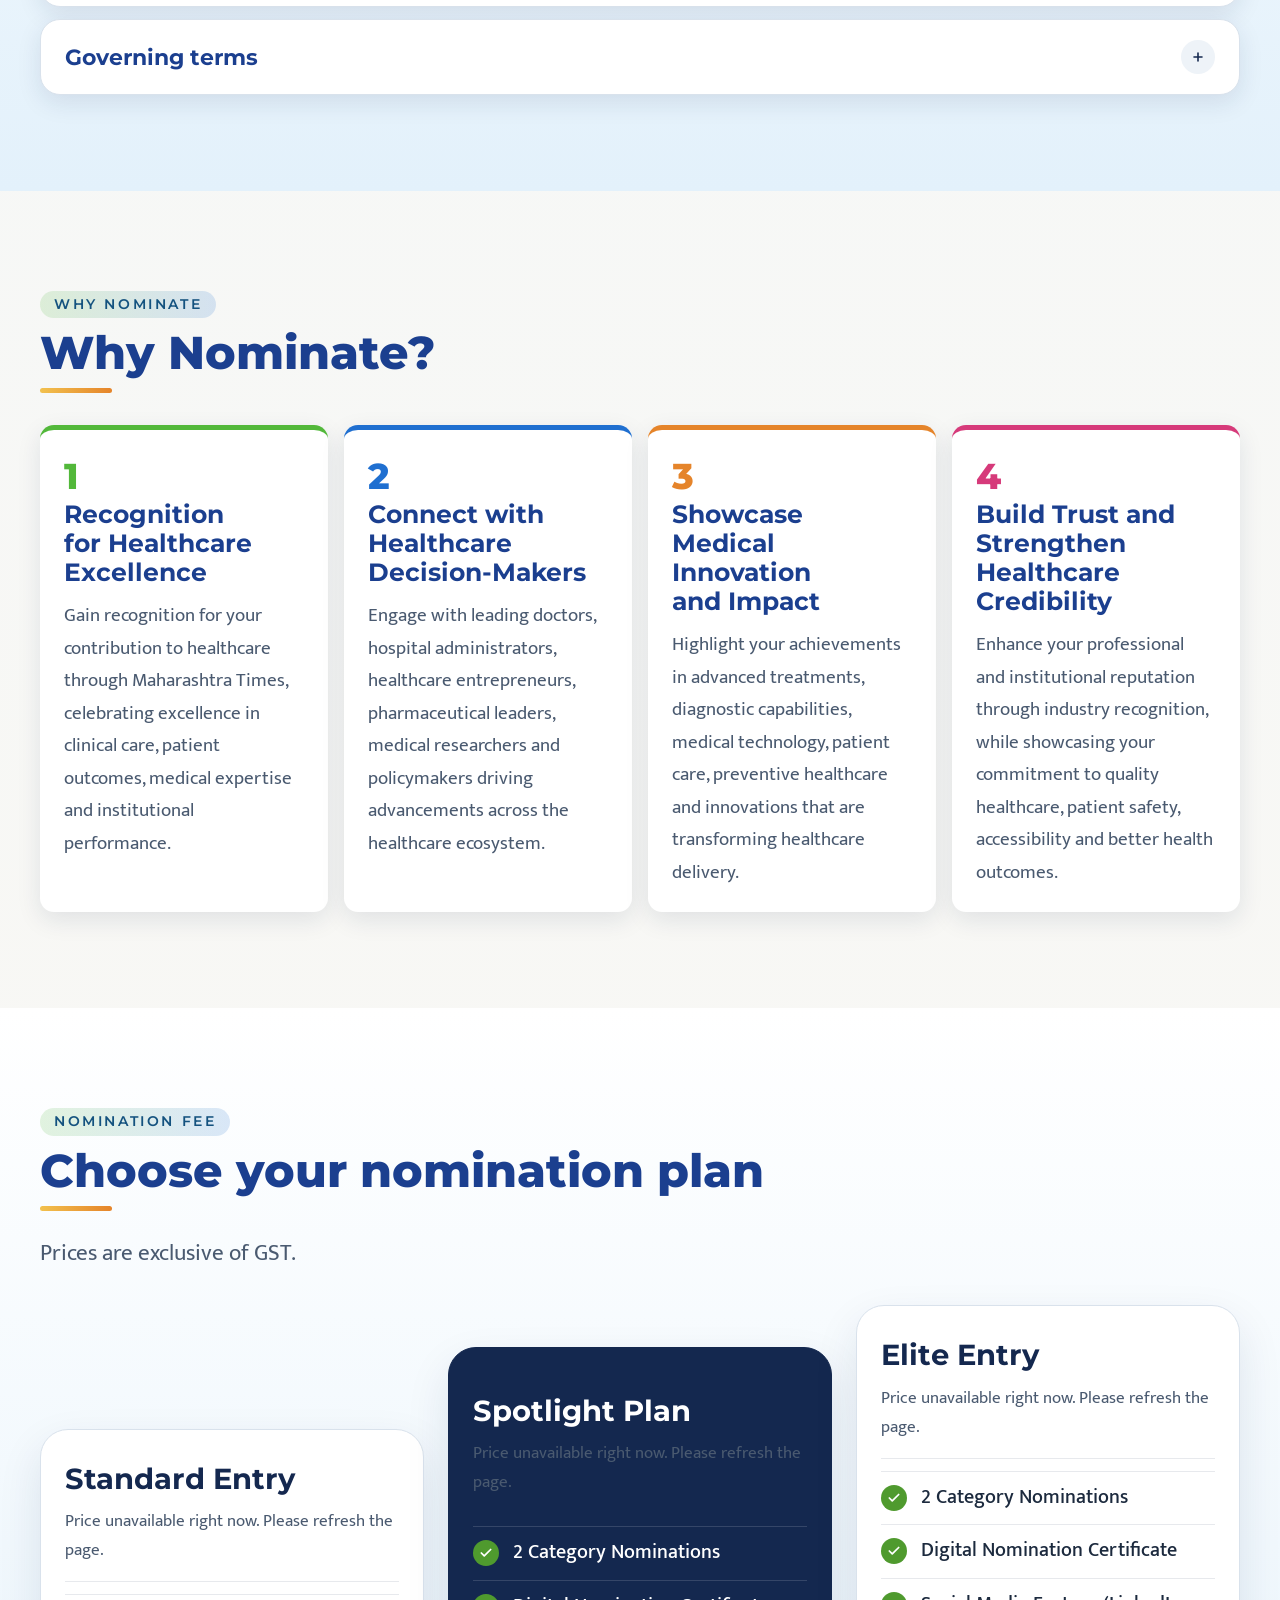
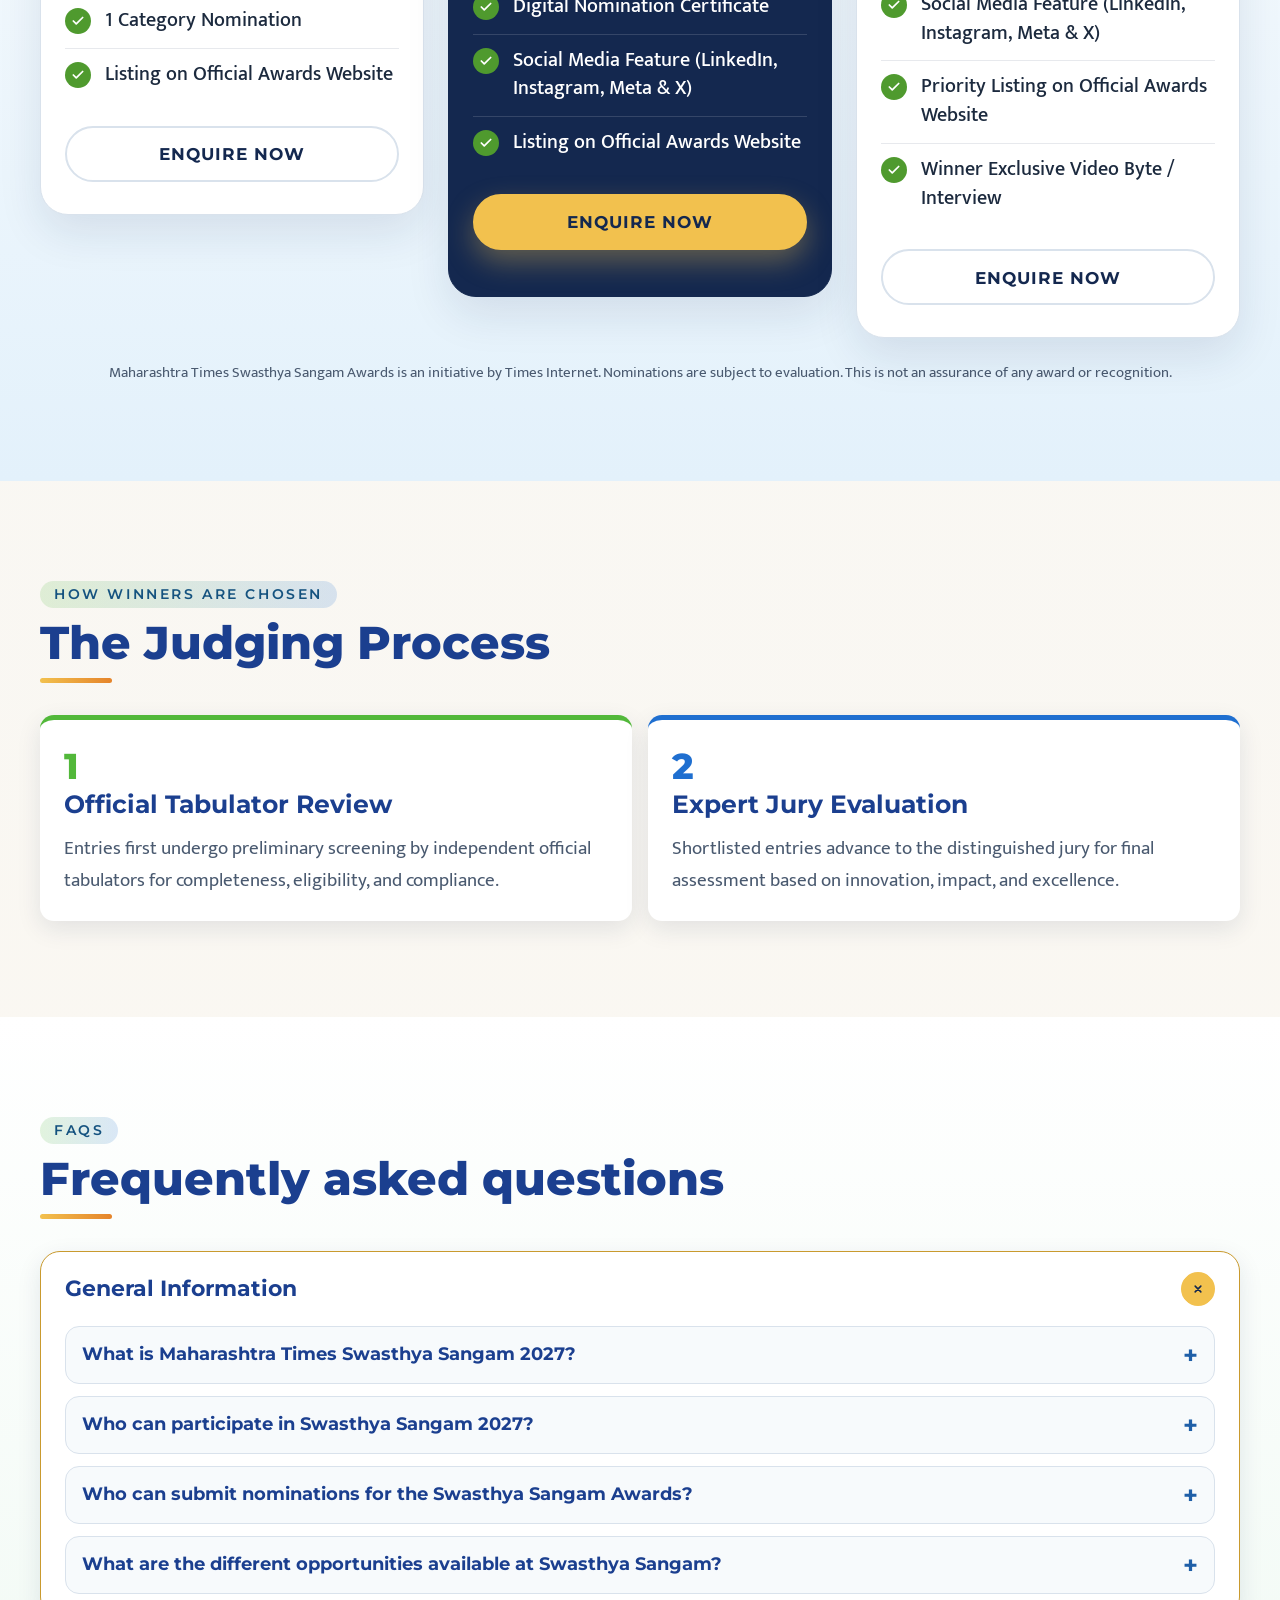
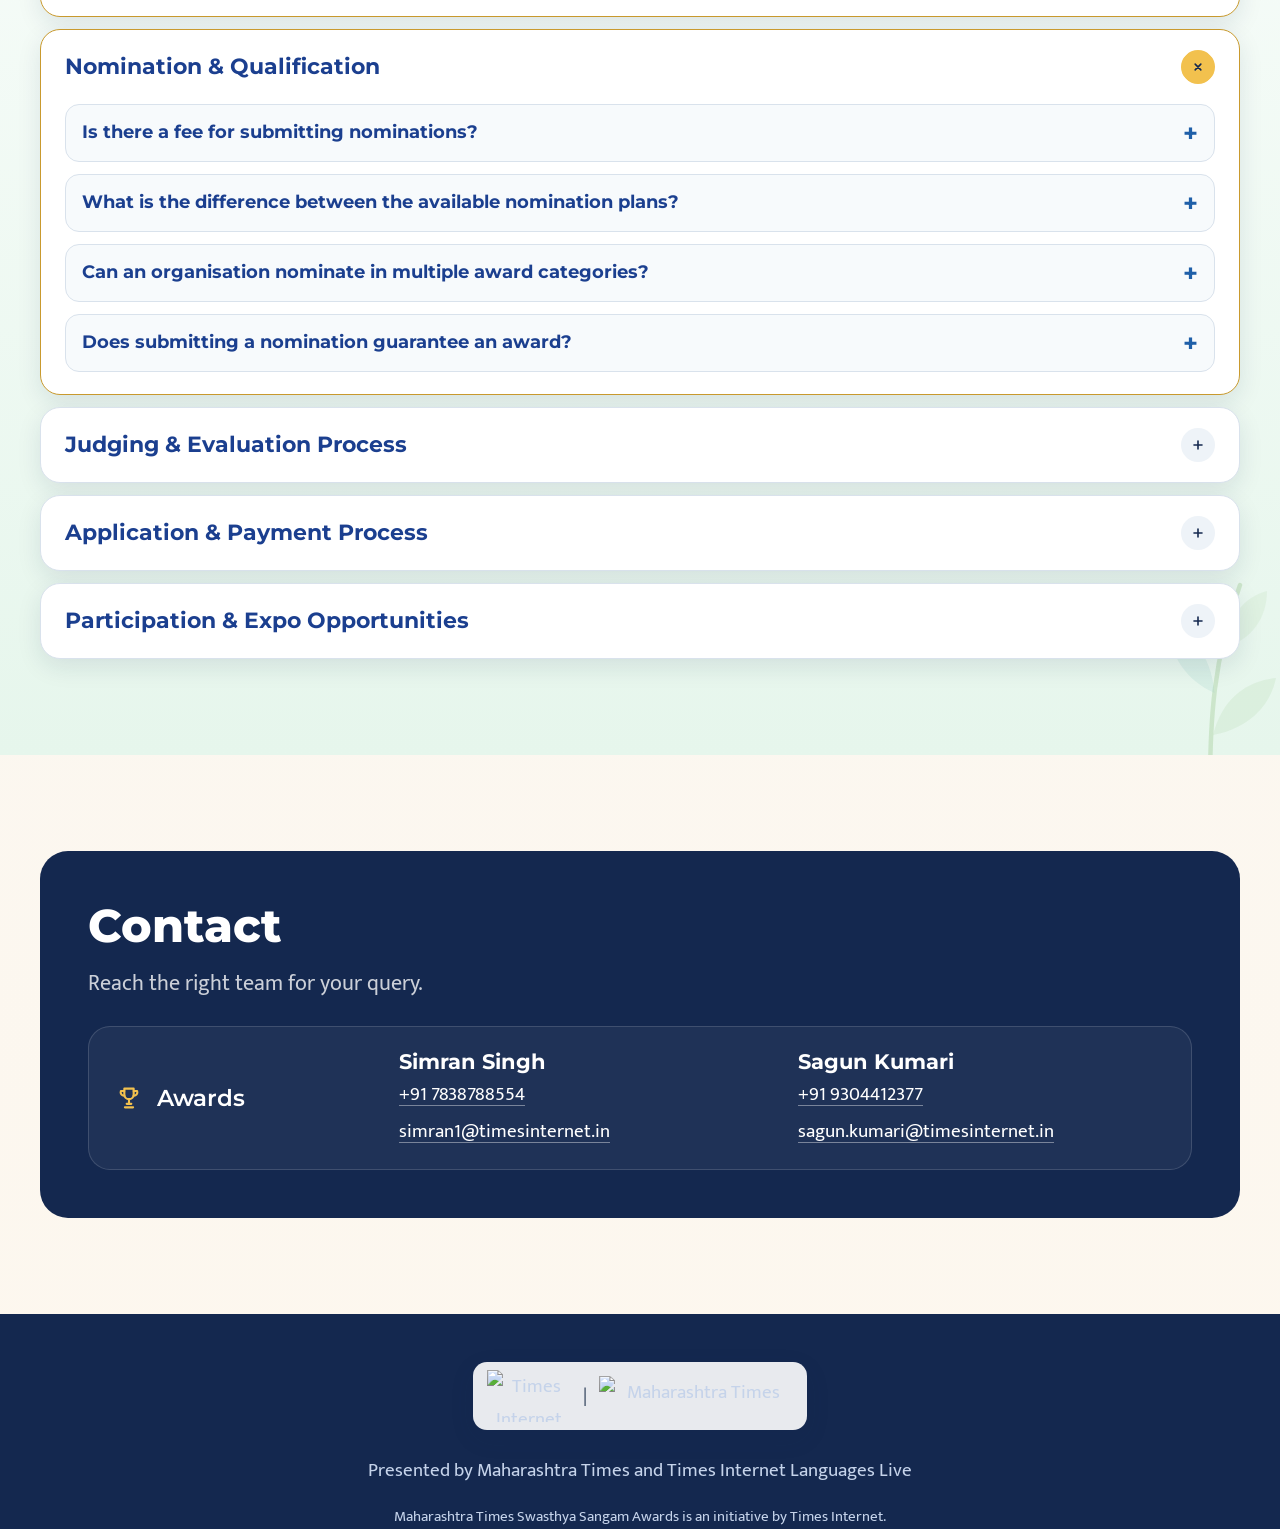
==== commit 24f3bd1b: "Make the mobile menu match the desktop header items Co-Authored-By: Claude Sonnet 5.5 <noreply@anthr" ====
--- a/awards.html
+++ b/awards.html
@@ -31,8 +31,8 @@
   <link rel="preconnect" href="https://api.indiatimes.com" crossorigin>
   <link rel="stylesheet"
     href="https://fonts.googleapis.com/css2?family=Montserrat:wght@400;500;600;700;800&family=Mukta:wght@400;500;600;700&display=swap">
-  <link rel="stylesheet" href="assets/styles.css?v=20261126b">
-  <link rel="stylesheet" href="assets/extra.css?v=20261126b">
+  <link rel="stylesheet" href="assets/styles.css?v=20261126c">
+  <link rel="stylesheet" href="assets/extra.css?v=20261126c">
   <link rel="stylesheet" href="https://timeslanguages.in/campaignhub/css/eventFormRenderer.css">
 
   <script>
@@ -83,7 +83,7 @@
           <a href="#faq">FAQ</a>
           <a href="index.html">Summit page</a>
           <a href="https://timeslanguages.in/">All events</a>
-          <a href="#enquire" data-open-enquiry>Enquire now</a>
+          <a href="#enquire" data-open-enquiry>Register now</a>
         </nav>
       </details>
     </div>
@@ -691,9 +691,9 @@
   <script defer
     src="https://langstatic.indiatimes.com/assets/script/common/loginSupporter-v3.js"></script>
   <script defer src="https://timeslanguages.in/assets/tfm/eventFormRenderer.js?v=1"></script>
-  <script defer src="assets/script.js?v=20261126b"></script>
-  <script defer src="assets/awardCategories.js?v=20261126b"></script>
-  <script defer src="assets/nomination.js?v=20261126b"></script>
+  <script defer src="assets/script.js?v=20261126c"></script>
+  <script defer src="assets/awardCategories.js?v=20261126c"></script>
+  <script defer src="assets/nomination.js?v=20261126c"></script>
 </body>
 
 </html>
